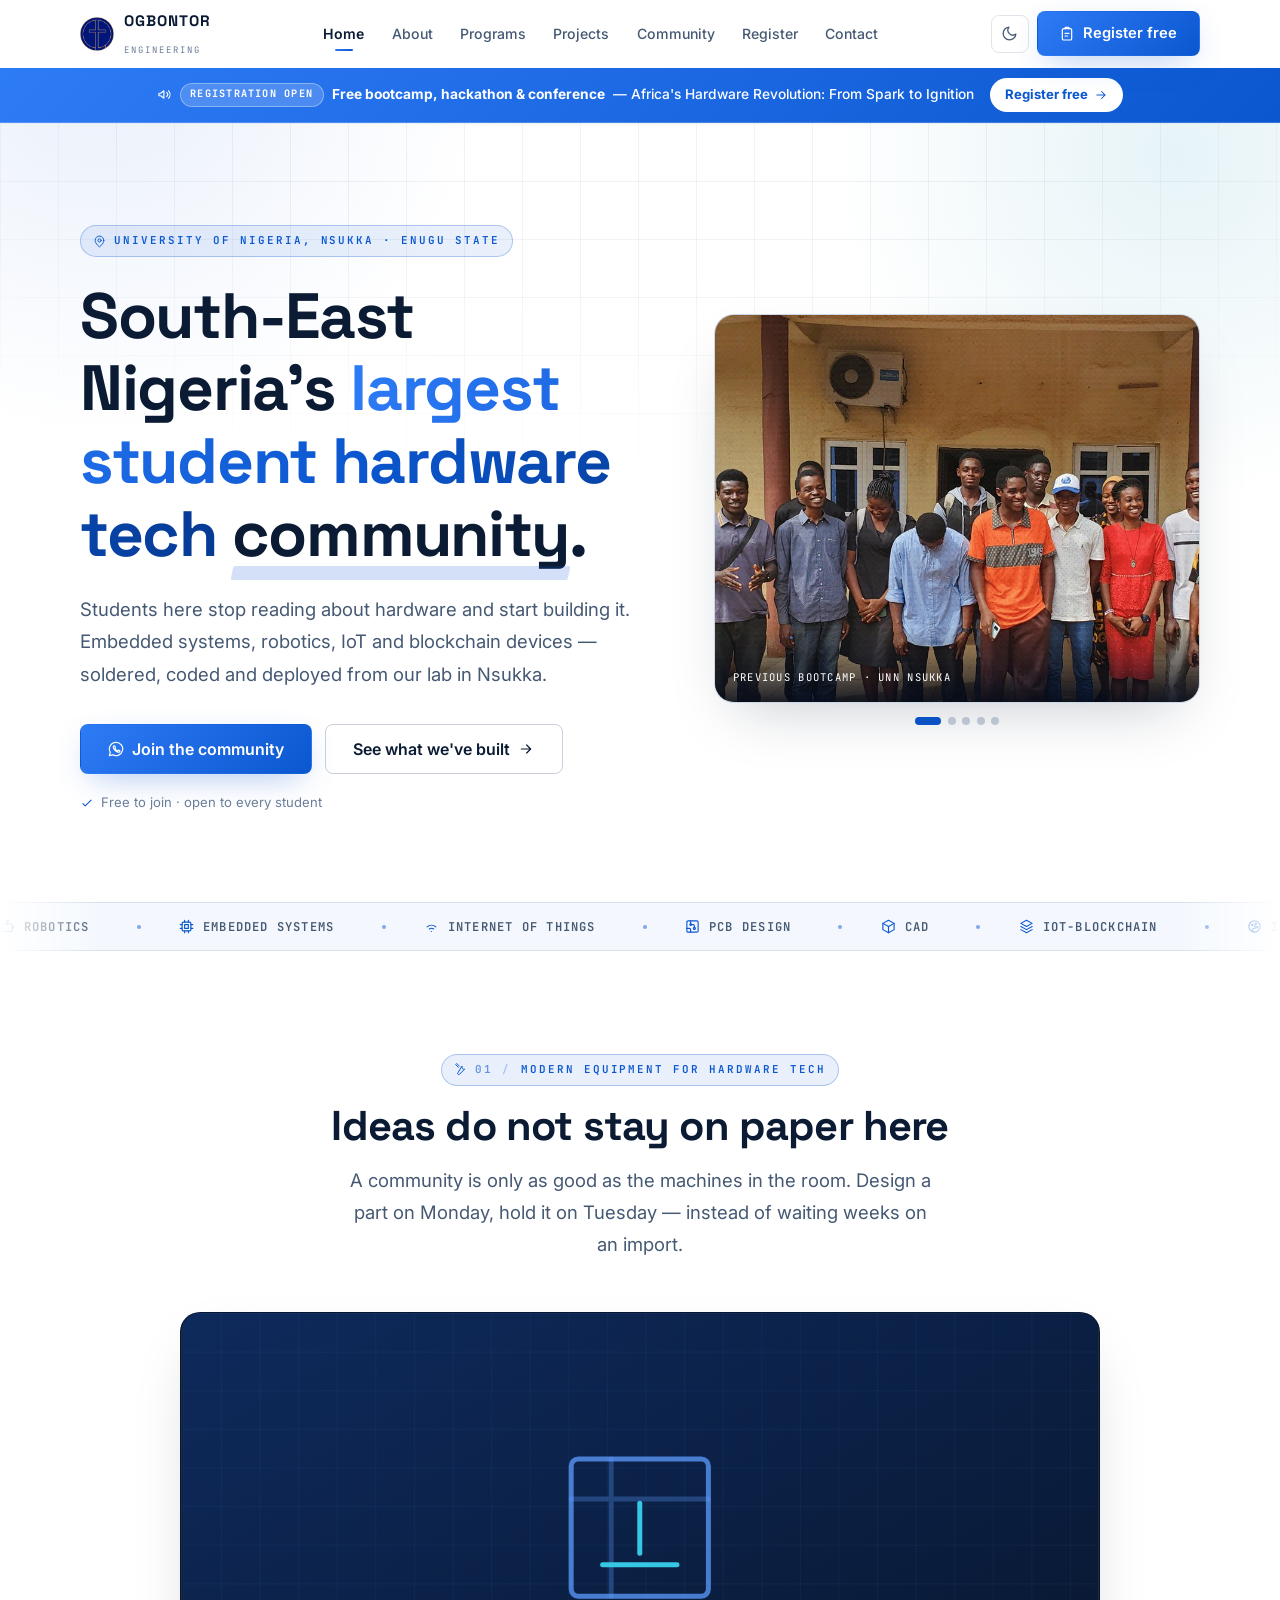
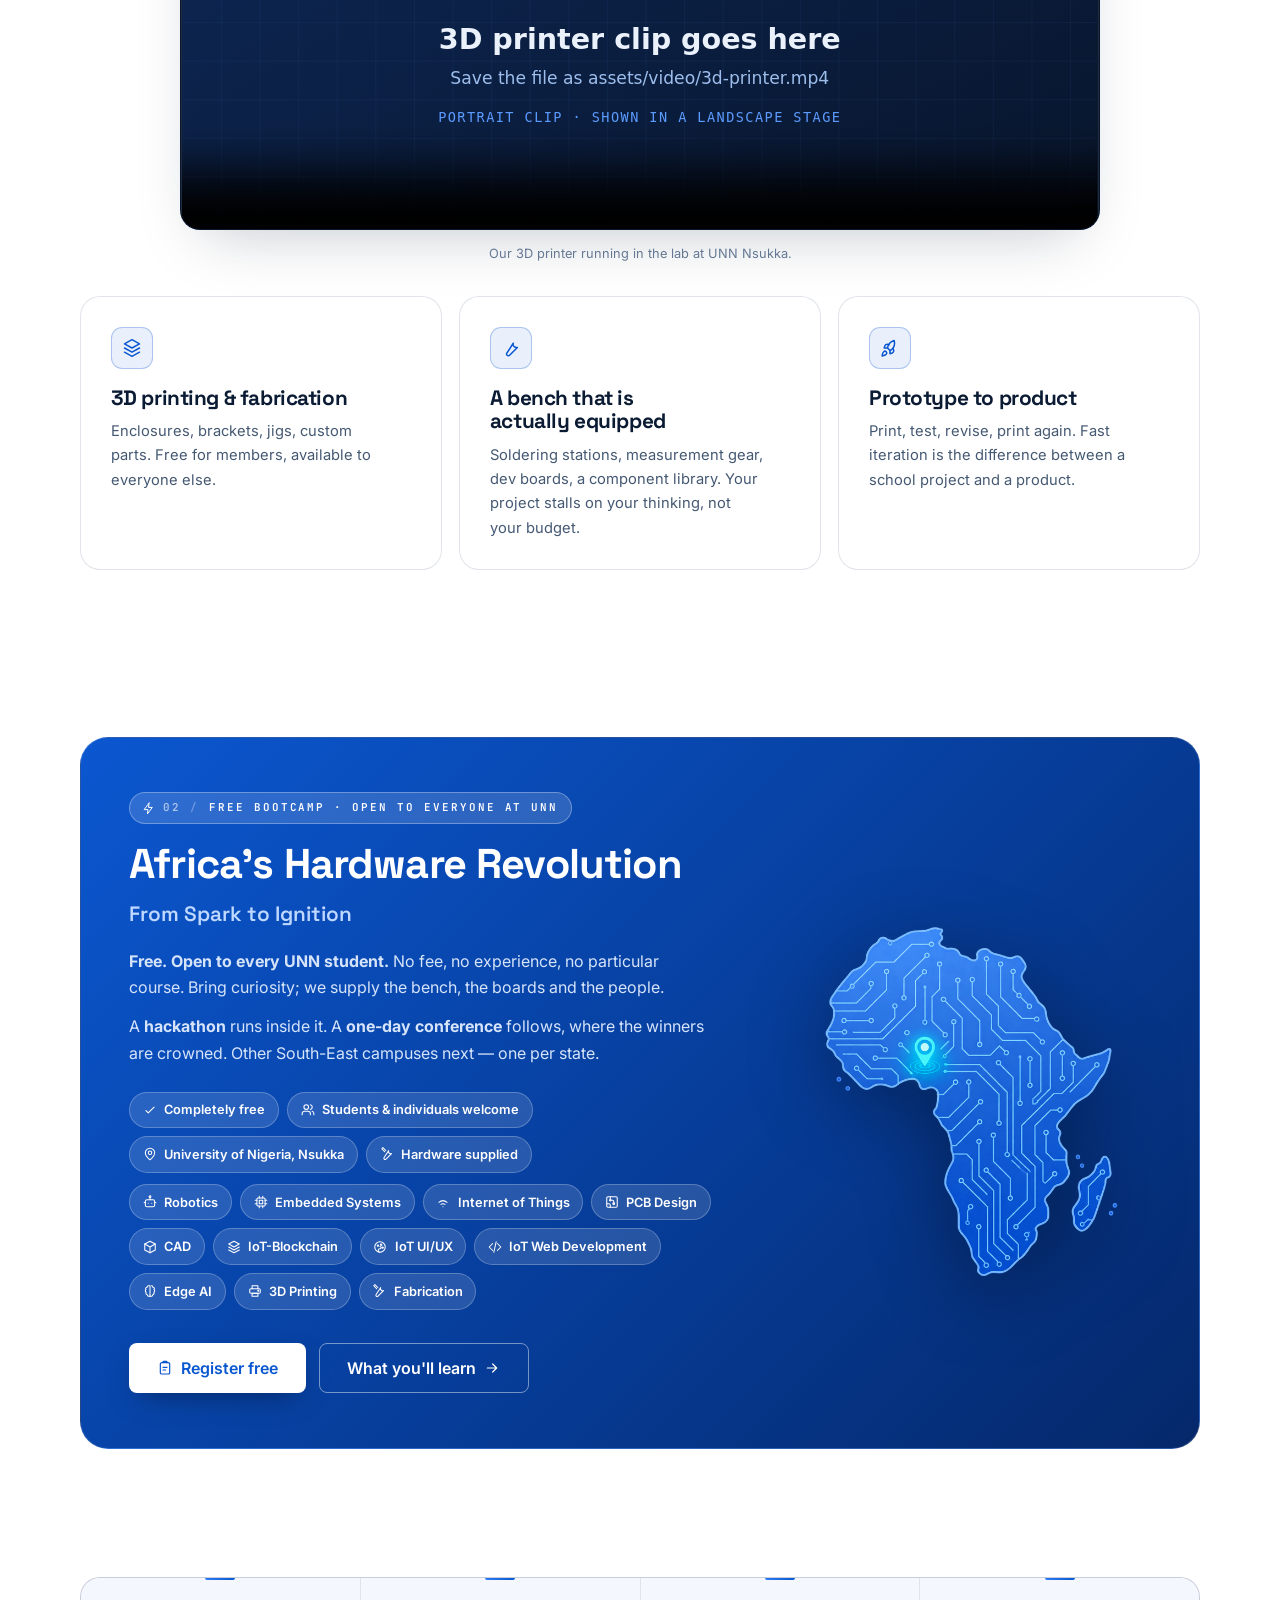
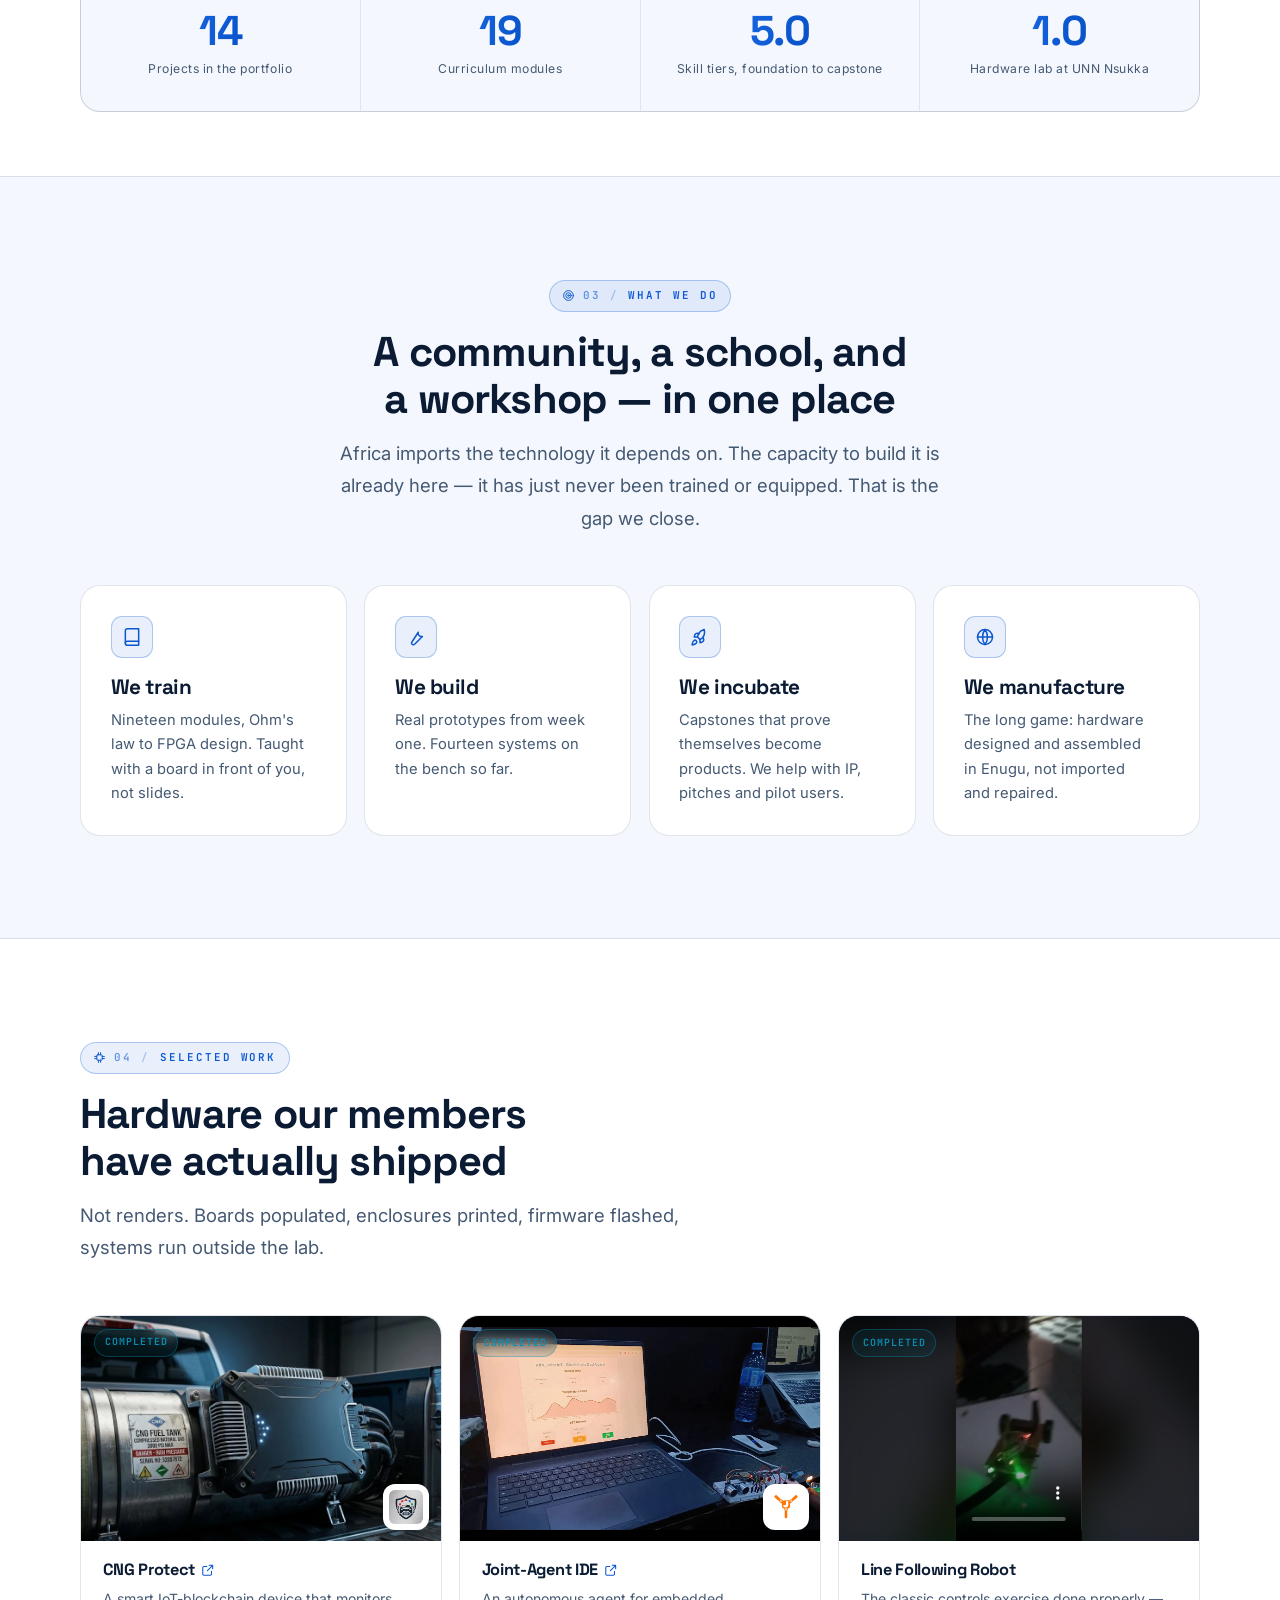
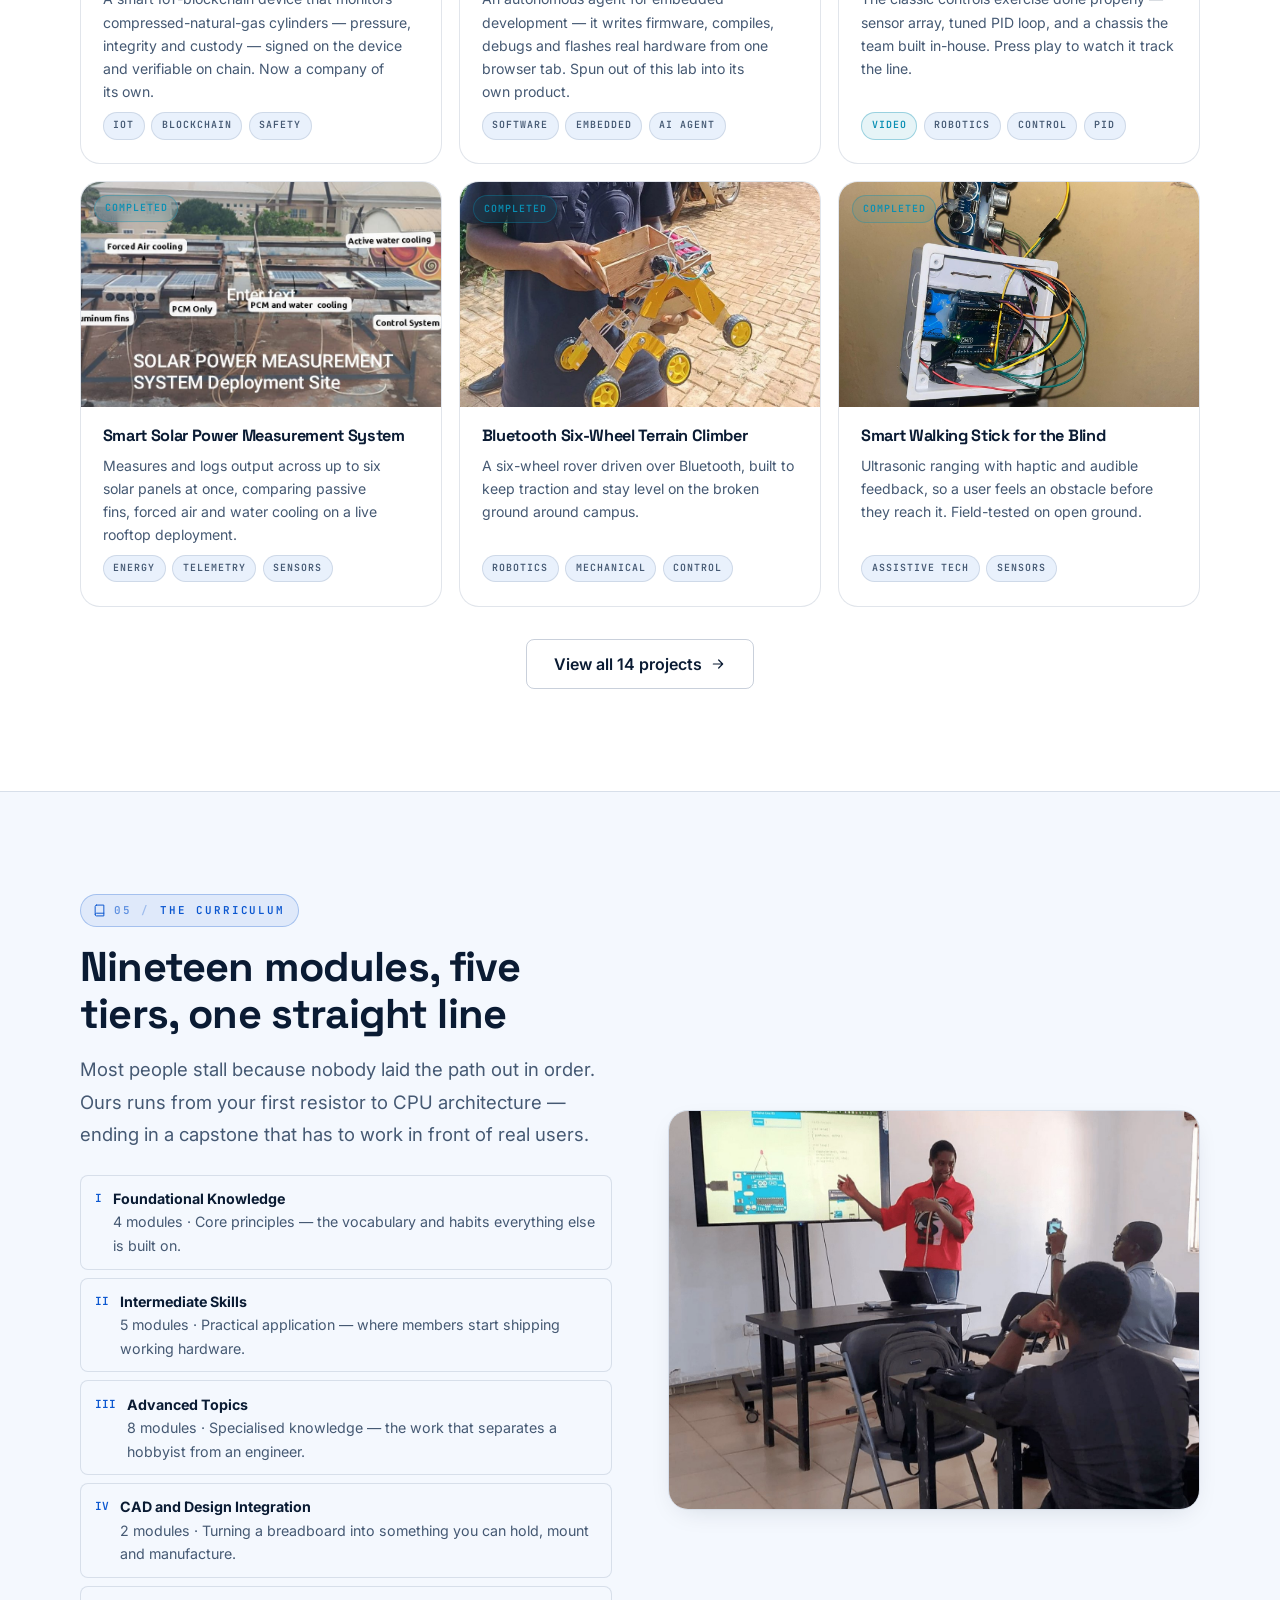
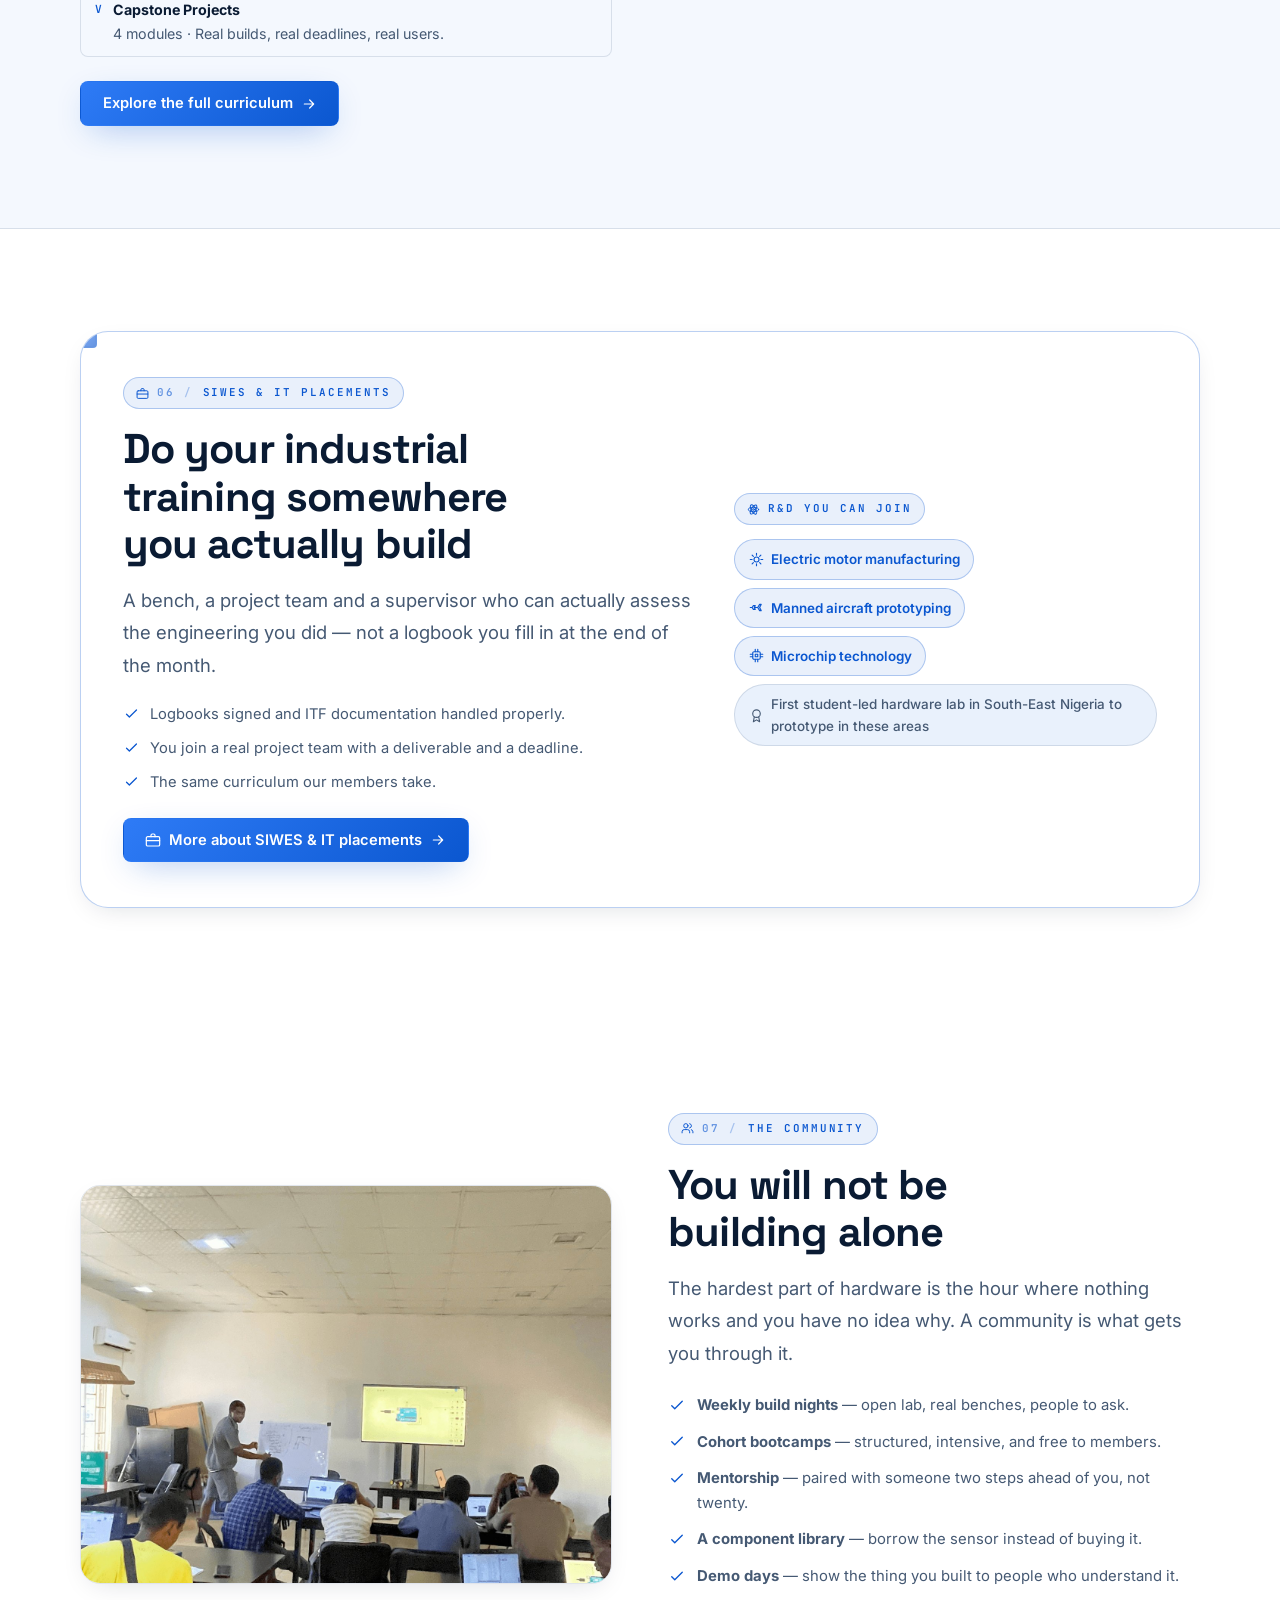
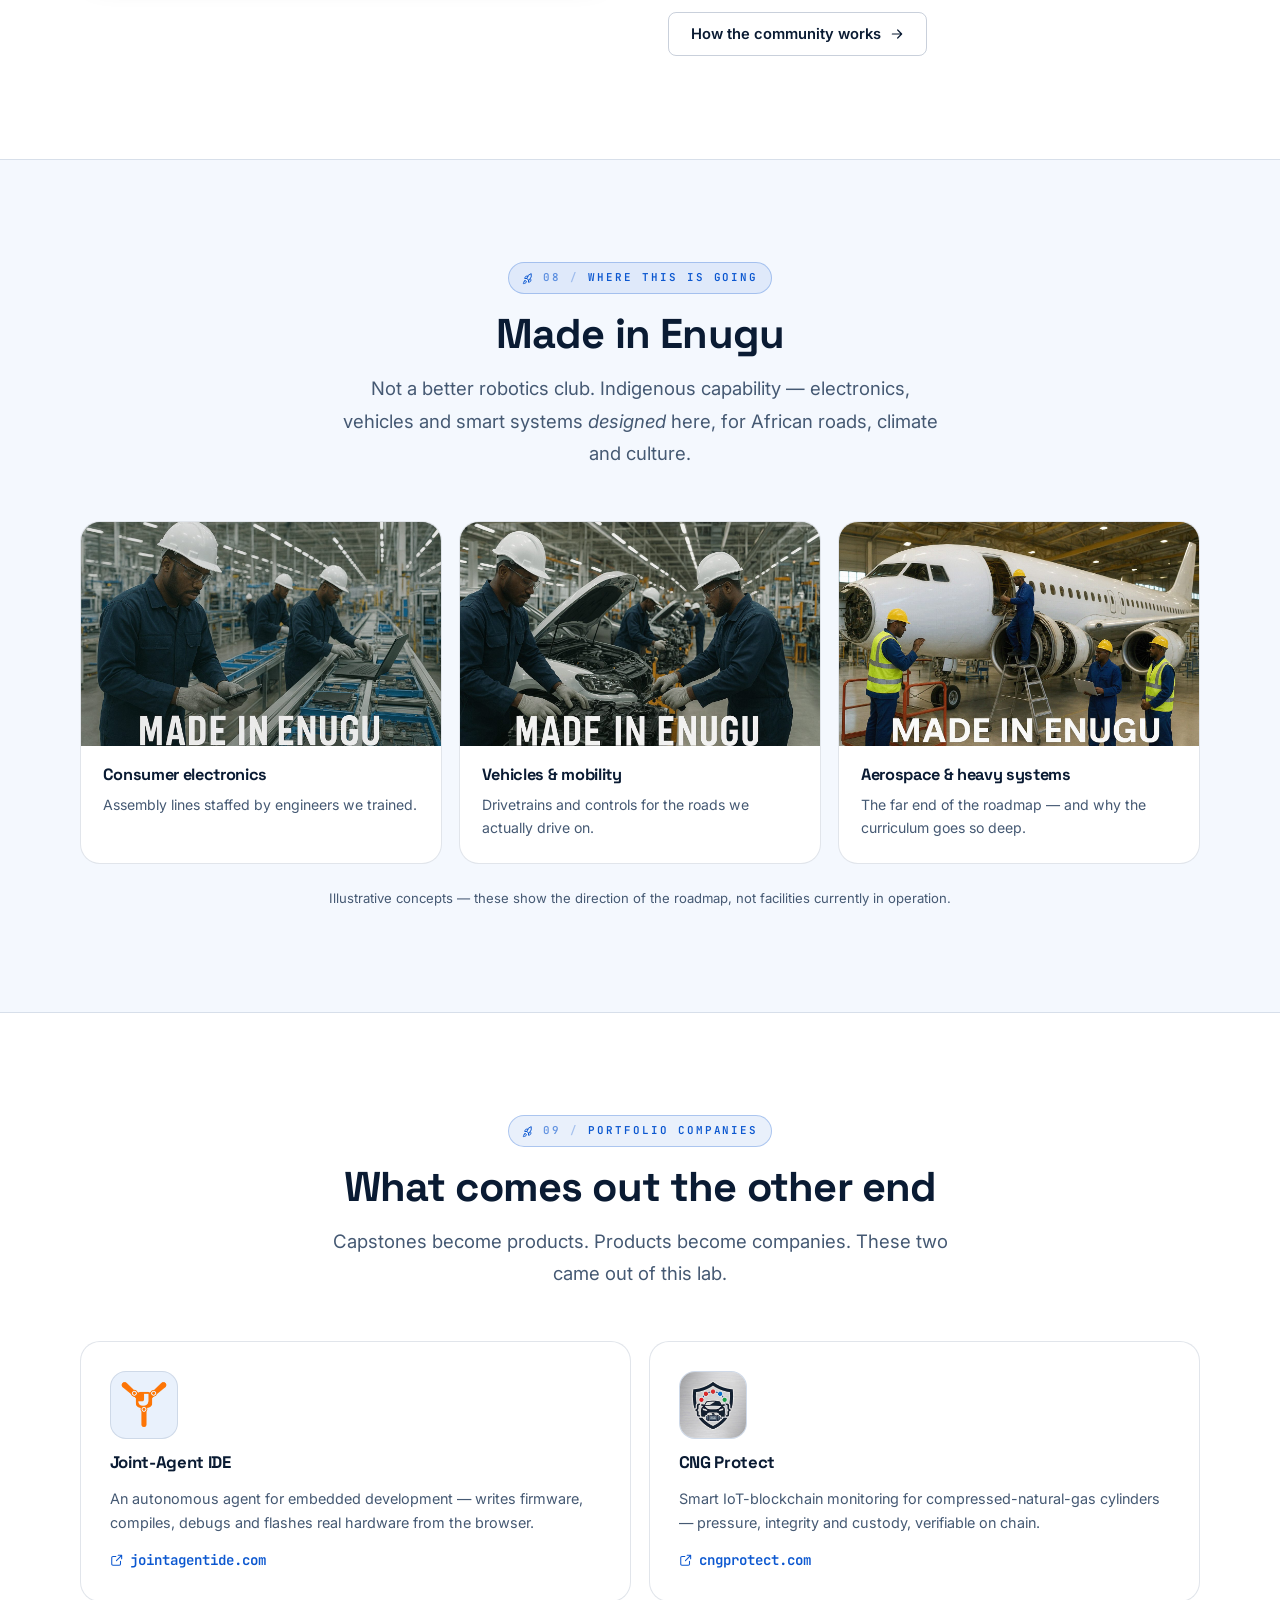
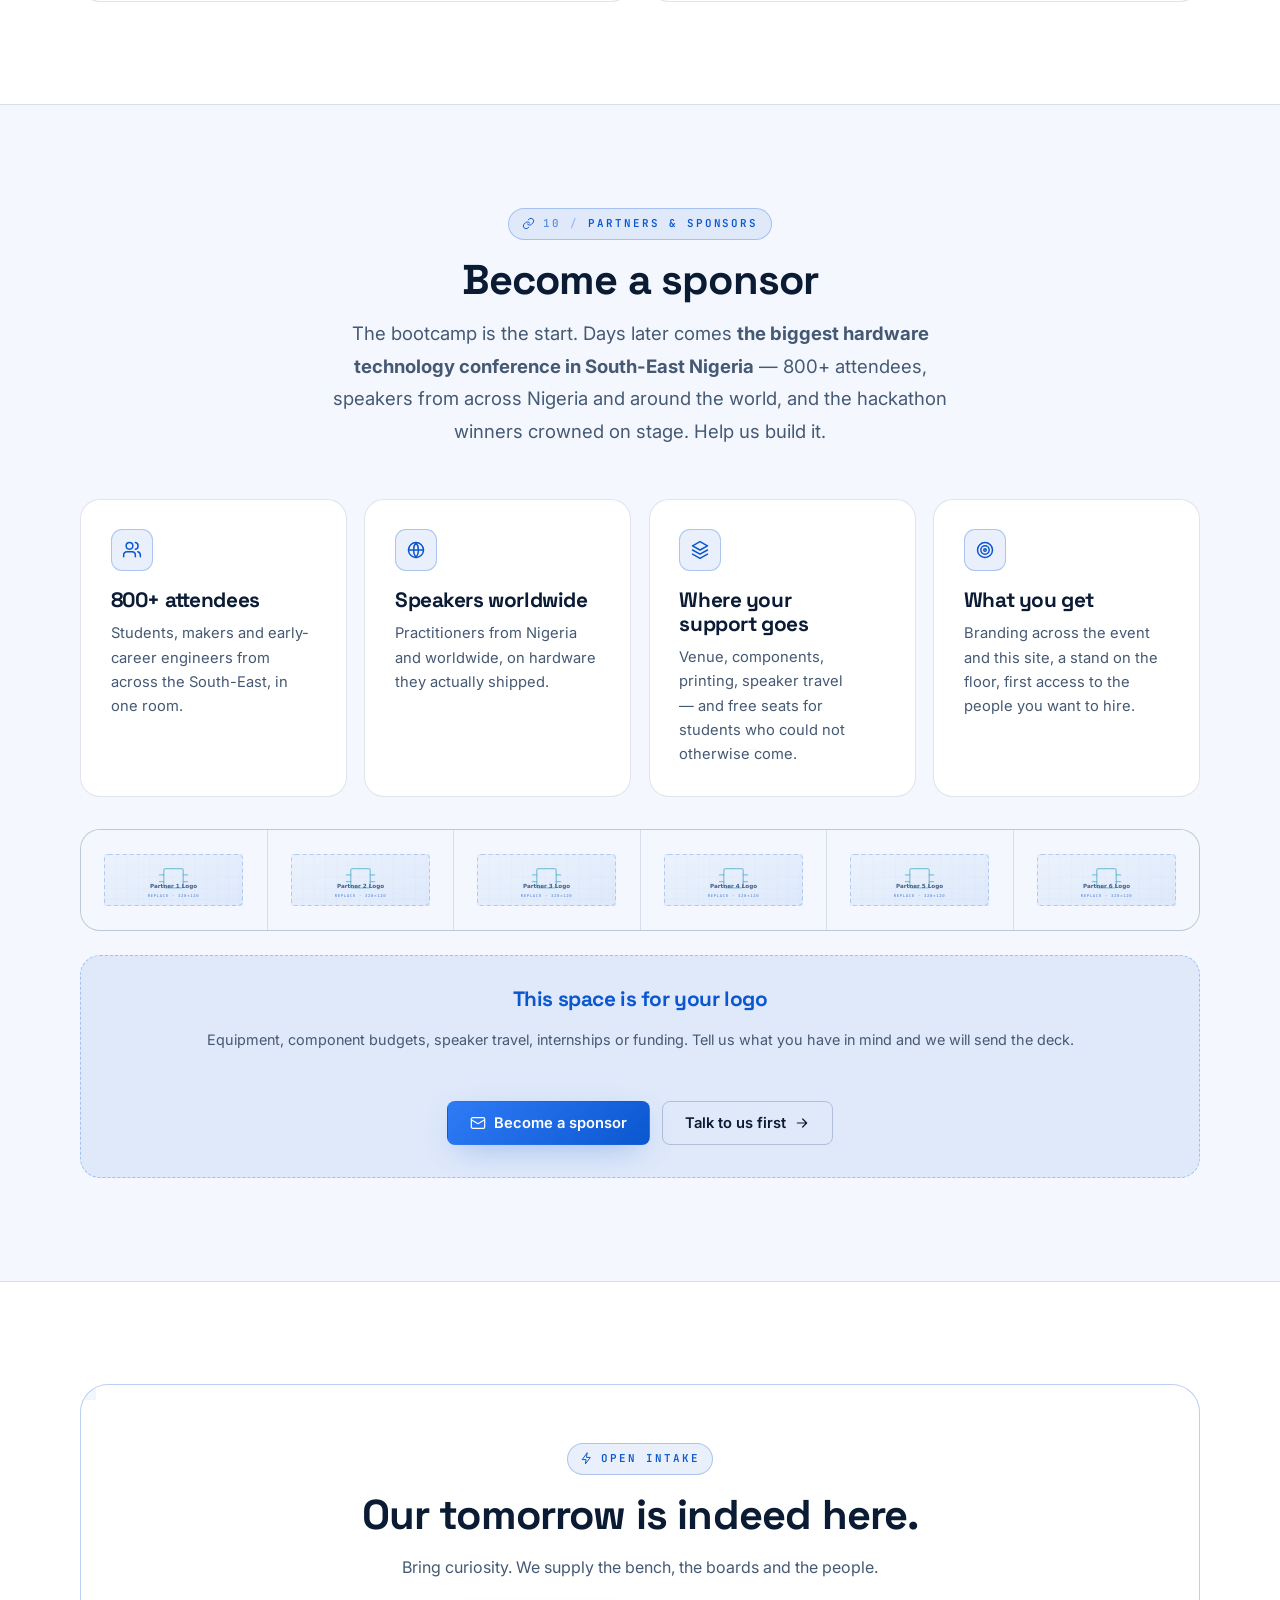
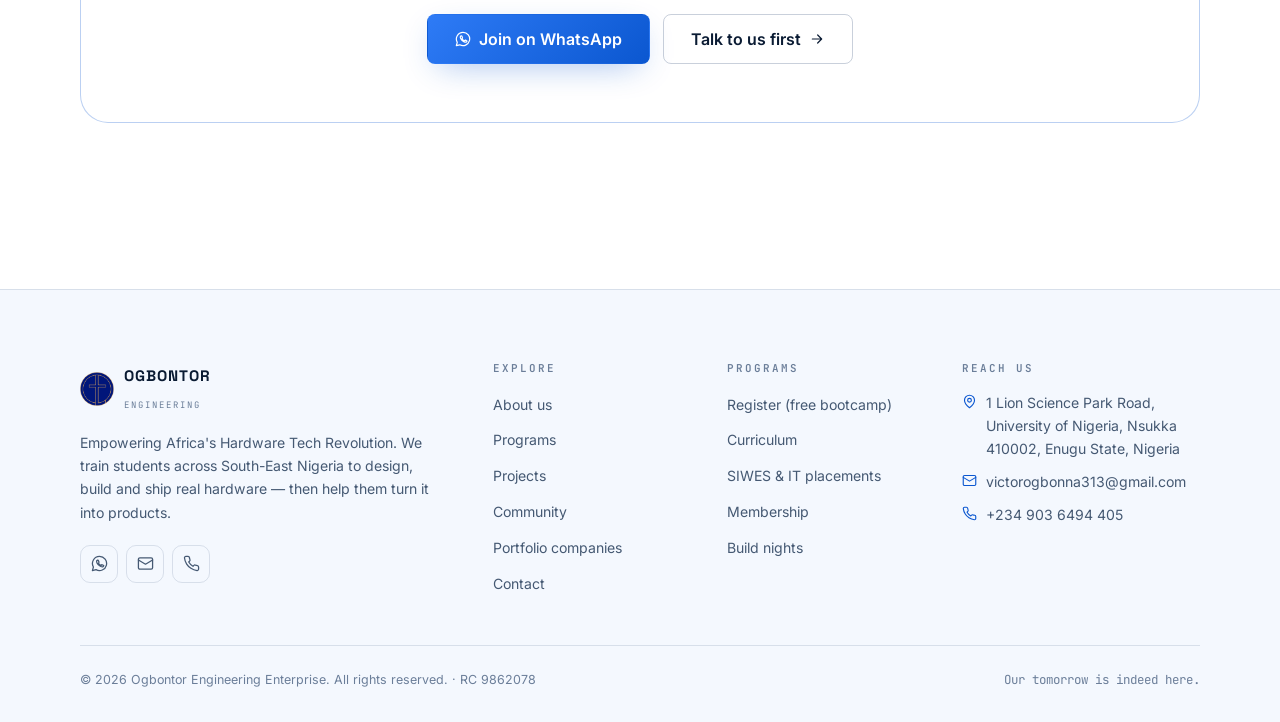
==== index.html @ 0311e728 "Tighten copy, fix three defects, add a character layer Defects: - Sponsor section said we run a boot" ====
<!doctype html>
<html lang="en">
<head>
<meta charset="utf-8">
<meta name="viewport" content="width=device-width, initial-scale=1">
<title>Ogbontor Engineering Enterprise — South-East Nigeria's Largest Student Hardware Tech Community</title>
<meta name="description" content="Ogbontor Engineering Enterprise is the largest student hardware tech community in South-East Nigeria — training students in embedded systems, robotics, IoT and blockchain hardware at UNN Nsukka.">
<meta name="theme-color" content="#0B57D0">
<link rel="canonical" href="https://ogbontor.com/index.html">
<meta property="og:type" content="website">
<meta property="og:site_name" content="Ogbontor Engineering Enterprise">
<meta property="og:title" content="Ogbontor Engineering Enterprise — South-East Nigeria's Largest Student Hardware Tech Community">
<meta property="og:description" content="Ogbontor Engineering Enterprise is the largest student hardware tech community in South-East Nigeria — training students in embedded systems, robotics, IoT and blockchain hardware at UNN Nsukka.">
<meta property="og:url" content="https://ogbontor.com/index.html">
<meta property="og:image" content="https://ogbontor.com/assets/img/og-image.png">
<meta name="twitter:card" content="summary_large_image">
<link rel="icon" href="assets/img/favicon.png" type="image/png">
<link rel="apple-touch-icon" href="assets/img/favicon.png">
<link rel="preconnect" href="https://fonts.googleapis.com">
<link rel="preconnect" href="https://fonts.gstatic.com" crossorigin>
<link rel="stylesheet" href="https://fonts.googleapis.com/css2?family=Inter:wght@400;500;600;700&family=Space+Grotesk:wght@500;600;700&family=JetBrains+Mono:wght@400;600&display=swap">
<meta name="register-endpoint" content="https://script.google.com/macros/s/AKfycbyH2rW40zmKwwqDDqF91gTuwTG6fb1hSAtO6N1WHHh8ukCKSzHLNXvC14F_ccUOmxnA/exec">
<link rel="stylesheet" href="assets/css/styles.css?v=8d7acc3f">
<noscript><style>.reveal{opacity:1!important;transform:none!important}</style></noscript>
<script type="application/ld+json">
{
  "@context": "https://schema.org",
  "@type": ["Organization", "EducationalOrganization"],
  "name": "Ogbontor Engineering Enterprise",
  "alternateName": "Ogbontor",
  "url": "https://ogbontor.com/",
  "logo": "https://ogbontor.com/assets/img/logo.png",
  "image": "https://ogbontor.com/assets/img/og-image.png",
  "description": "The largest student hardware tech community in South-East Nigeria — training students in embedded systems, robotics, IoT and blockchain hardware.",
  "email": "victorogbonna313@gmail.com",
  "telephone": "+2349036494405",
  "slogan": "Empowering Africa's Hardware Tech Revolution",
  "identifier": "RC 9862078",
  "address": {
    "@type": "PostalAddress",
    "streetAddress": "1 Lion Science Park Road, University of Nigeria",
    "addressLocality": "Nsukka",
    "postalCode": "410002",
    "addressRegion": "Enugu State",
    "addressCountry": "NG"
  },
  "areaServed": "South-East Nigeria",
  "sameAs": ["https://chat.whatsapp.com/CBLct4fEPPa8FAFz10cGH8"]
}
</script>

<script>
  // Set the theme before first paint so there is no flash of the wrong colours.
  // Blue-on-white is the brand default; only an explicit choice switches to dark.
  (function(){try{if(localStorage.getItem("ogbontor-theme")==="dark")
     document.documentElement.setAttribute("data-theme","dark");}catch(e){}})();
</script>
</head>
<body>
<a class="skip-link" href="#main">Skip to content</a>

<header class="site-header">
  <div class="container nav">
    <a class="brand" href="index.html" aria-label="Ogbontor Engineering Enterprise — home">
      <img src="assets/img/logo.png" alt="" width="34" height="34">
      <span>
        <span class="brand-name">OGBONTOR</span><br>
        <span class="brand-sub">Engineering</span>
      </span>
    </a>

    <nav id="primary-nav" class="nav-links" aria-label="Primary">
          <a href="index.html">Home</a>
          <a href="about.html">About</a>
          <a href="programs.html">Programs</a>
          <a href="projects.html">Projects</a>
          <a href="community.html">Community</a>
          <a href="register.html">Register</a>
          <a href="contact.html">Contact</a>
    </nav>

    <div class="nav-actions">
      <button class="icon-btn" data-theme-toggle type="button" aria-label="Switch colour theme">
        <span class="theme-icon-sun"><svg viewBox="0 0 24 24" fill="none" stroke="currentColor" stroke-width="1.8" stroke-linecap="round" stroke-linejoin="round" aria-hidden="true"><circle cx="12" cy="12" r="4"/><path d="M12 2v2m0 16v2M4.9 4.9l1.4 1.4m11.4 11.4 1.4 1.4M2 12h2m16 0h2M4.9 19.1l1.4-1.4M17.7 6.3l1.4-1.4"/></svg></span>
        <span class="theme-icon-moon"><svg viewBox="0 0 24 24" fill="none" stroke="currentColor" stroke-width="1.8" stroke-linecap="round" stroke-linejoin="round" aria-hidden="true"><path d="M21 12.8A9 9 0 1 1 11.2 3a7 7 0 0 0 9.8 9.8z"/></svg></span>
      </button>
      <a class="btn btn--primary nav-cta" href="register.html"><svg viewBox="0 0 24 24" fill="none" stroke="currentColor" stroke-width="1.8" stroke-linecap="round" stroke-linejoin="round" aria-hidden="true"><rect x="5" y="4" width="14" height="17" rx="2"/><path d="M9 4V3a1 1 0 0 1 1-1h4a1 1 0 0 1 1 1v1"/><path d="M9 11h6M9 15h4"/></svg> Register free</a>
      <button class="icon-btn nav-toggle" data-nav-toggle type="button"
              aria-label="Toggle navigation" aria-expanded="false" aria-controls="primary-nav">
        <svg viewBox="0 0 24 24" fill="none" stroke="currentColor" stroke-width="1.8" stroke-linecap="round" stroke-linejoin="round" aria-hidden="true"><path d="M3 6h18M3 12h18M3 18h18"/></svg>
      </button>
    </div>
  </div>
</header>

<main id="main">

<div class="alert-bar">
  <div class="container">
    <p>
      <svg viewBox="0 0 24 24" fill="none" stroke="currentColor" stroke-width="1.8" stroke-linecap="round" stroke-linejoin="round" aria-hidden="true"><path d="M3 11v2a1 1 0 0 0 1 1h2l5 4V6L6 10H4a1 1 0 0 0-1 1z"/><path d="M15.5 8.5a5 5 0 0 1 0 7M18.5 6a9 9 0 0 1 0 12"/></svg>
      <span class="pill">Registration open</span>
      <strong>Free bootcamp, hackathon &amp; conference</strong>
      <span class="alert-tagline">&mdash; Africa's Hardware Revolution: From Spark to Ignition</span>
    </p>
    <a class="alert-cta" href="register.html">Register free <svg viewBox="0 0 24 24" fill="none" stroke="currentColor" stroke-width="1.8" stroke-linecap="round" stroke-linejoin="round" aria-hidden="true"><path d="M5 12h14m-6-6 6 6-6 6"/></svg></a>
  </div>
</div>
  <section class="hero">
    <div class="backdrop"><div class="grid-lines"></div></div>
    <div class="container">
      <div class="hero-grid">
        <div>
          <span class="eyebrow"><svg viewBox="0 0 24 24" fill="none" stroke="currentColor" stroke-width="1.8" stroke-linecap="round" stroke-linejoin="round" aria-hidden="true"><path d="M20 10c0 6-8 12-8 12s-8-6-8-12a8 8 0 0 1 16 0z"/><circle cx="12" cy="10" r="3"/></svg> University of Nigeria, Nsukka &middot; Enugu State</span>
          <h1>South-East Nigeria's <span class="grad-text">largest student hardware tech</span>
            <span class="underline-accent">community</span>.</h1>
          <p class="lede">
            Students here stop reading about hardware and start building it. Embedded systems,
            robotics, IoT and blockchain devices — soldered, coded and deployed from our lab in Nsukka.
          </p>
          <div class="hero-cta">
            <a class="btn btn--primary btn--lg" href="https://chat.whatsapp.com/CBLct4fEPPa8FAFz10cGH8" target="_blank" rel="noopener">
              <svg viewBox="0 0 24 24" fill="none" stroke="currentColor" stroke-width="1.8" stroke-linecap="round" stroke-linejoin="round" aria-hidden="true"><path d="M12 2a10 10 0 0 0-8.6 15L2 22l5.1-1.3A10 10 0 1 0 12 2z"/><path d="M8.5 7.8c.2-.4.4-.4.7-.4h.6c.2 0 .4 0 .6.5l.8 2c.1.3 0 .5-.1.7l-.4.5c-.2.2-.3.4-.1.7a7 7 0 0 0 3.2 2.8c.3.1.5.1.7-.1l.6-.7c.2-.2.4-.2.6-.1l1.9.9c.3.1.4.3.4.5a2 2 0 0 1-1.4 1.6c-.5.2-1.2.2-3.5-.8a9.5 9.5 0 0 1-4.6-4.6c-.8-1.7-.6-2.6-.4-3.1z"/></svg> Join the community
            </a>
            <a class="btn btn--ghost btn--lg" href="projects.html">
              See what we've built <svg viewBox="0 0 24 24" fill="none" stroke="currentColor" stroke-width="1.8" stroke-linecap="round" stroke-linejoin="round" aria-hidden="true"><path d="M5 12h14m-6-6 6 6-6 6"/></svg>
            </a>
          </div>
          <p class="hero-note">
            <span><svg viewBox="0 0 24 24" fill="none" stroke="currentColor" stroke-width="1.8" stroke-linecap="round" stroke-linejoin="round" aria-hidden="true"><path d="m5 13 4 4L19 7"/></svg> Free to join &middot; open to every student</span>
          </p>
        </div>

        <div class="carousel reveal" data-carousel aria-roledescription="carousel" aria-label="Ogbontor highlights">
          <div class="carousel-window">

            <figure class="slide is-active" data-slide role="group" aria-roledescription="slide" aria-label="1 of 5">
              <img class="slide-photo" src="assets/img/gallery/cohort-group-photo.jpg"
                   alt="The Ogbontor bootcamp cohort outside the lab at UNN Nsukka"
                   width="900" height="500" fetchpriority="high">
              <figcaption>Previous bootcamp &middot; UNN Nsukka</figcaption>
            </figure>

            <div class="slide slide--cta" data-slide role="group" aria-roledescription="slide" aria-label="2 of 5">
              <span class="kicker">Registration open &middot; free</span>
              <h2>Register now</h2>
              <p>Africa's Hardware Revolution &mdash; From Spark to Ignition. Open to every student, no fee.</p>
              <div class="slide-inset">
                <img src="assets/img/gallery/bootcamp-cohort-wide.jpg" alt="Members at work during a previous bootcamp" loading="lazy">
              </div>
              <a class="btn btn--lg" href="register.html"><svg viewBox="0 0 24 24" fill="none" stroke="currentColor" stroke-width="1.8" stroke-linecap="round" stroke-linejoin="round" aria-hidden="true"><rect x="5" y="4" width="14" height="17" rx="2"/><path d="M9 4V3a1 1 0 0 1 1-1h4a1 1 0 0 1 1 1v1"/><path d="M9 11h6M9 15h4"/></svg> Register free</a>
            </div>

            <figure class="slide" data-slide role="group" aria-roledescription="slide" aria-label="3 of 5">
              <img class="slide-photo" src="assets/img/gallery/bootcamp-lecture.jpg"
                   alt="A teaching session during a previous Ogbontor bootcamp" loading="lazy" width="900" height="500">
              <figcaption>Previous bootcamp &middot; teaching session</figcaption>
            </figure>

            <div class="slide slide--cta" data-slide role="group" aria-roledescription="slide" aria-label="4 of 5">
              <span class="kicker">Partner with us</span>
              <h2>Become a sponsor</h2>
              <p>We are building the biggest hardware campus bootcamp in South-East Nigeria &mdash; over 800
                 attendees, speakers from Nigeria and around the world.</p>
              <a class="btn btn--lg" href="index.html#sponsors"><svg viewBox="0 0 24 24" fill="none" stroke="currentColor" stroke-width="1.8" stroke-linecap="round" stroke-linejoin="round" aria-hidden="true"><path d="m11 17 2 2a1.4 1.4 0 0 0 2-2l-3-3"/><path d="m14 14 2.5 2.5a1.4 1.4 0 0 0 2-2L13 9H9.5L7 11.5"/><path d="M3 9.5 6.5 6H11l2 2"/><path d="M2 12.5 5 15m16-6-3-3"/></svg> Sponsor the bootcamp</a>
            </div>

            <figure class="slide" data-slide role="group" aria-roledescription="slide" aria-label="5 of 5">
              <img class="slide-photo" src="assets/img/gallery/bootcamp-cohort-wide.jpg"
                   alt="Members working at benches during a previous Ogbontor bootcamp" loading="lazy" width="900" height="500">
              <figcaption>Previous bootcamp &middot; open lab</figcaption>
            </figure>

          </div>

          <button class="carousel-nav carousel-nav--prev" type="button" data-carousel-prev aria-label="Previous slide"><svg viewBox="0 0 24 24" fill="none" stroke="currentColor" stroke-width="1.8" stroke-linecap="round" stroke-linejoin="round" aria-hidden="true"><path d="M5 12h14m-6-6 6 6-6 6"/></svg></button>
          <button class="carousel-nav carousel-nav--next" type="button" data-carousel-next aria-label="Next slide"><svg viewBox="0 0 24 24" fill="none" stroke="currentColor" stroke-width="1.8" stroke-linecap="round" stroke-linejoin="round" aria-hidden="true"><path d="M5 12h14m-6-6 6 6-6 6"/></svg></button>
          <div class="carousel-dots" data-carousel-dots role="tablist" aria-label="Choose slide"></div>
        </div>
      </div>
    </div>
  </section>

  <div class="marquee" aria-hidden="true">
    <div class="marquee-track">
      <div class="marquee-group">
        <span class="marquee-item"><svg viewBox="0 0 24 24" fill="none" stroke="currentColor" stroke-width="1.8" stroke-linecap="round" stroke-linejoin="round" aria-hidden="true"><rect x="4" y="8" width="16" height="12" rx="3"/><path d="M12 4v4M9 14h.01M15 14h.01M2 13h2m16 0h2"/><circle cx="12" cy="3" r="1.5"/></svg> Robotics</span>
        <span class="marquee-item"><svg viewBox="0 0 24 24" fill="none" stroke="currentColor" stroke-width="1.8" stroke-linecap="round" stroke-linejoin="round" aria-hidden="true"><rect x="5" y="5" width="14" height="14" rx="2"/><rect x="9" y="9" width="6" height="6"/><path d="M9 2v3m6-3v3M9 19v3m6-3v3M2 9h3m-3 6h3m14-6h3m-3 6h3"/></svg> Embedded Systems</span>
        <span class="marquee-item"><svg viewBox="0 0 24 24" fill="none" stroke="currentColor" stroke-width="1.8" stroke-linecap="round" stroke-linejoin="round" aria-hidden="true"><path d="M5 12.5a11 11 0 0 1 14 0M8.5 16a6.5 6.5 0 0 1 7 0M12 20h.01"/></svg> Internet of Things</span>
        <span class="marquee-item"><svg viewBox="0 0 24 24" fill="none" stroke="currentColor" stroke-width="1.8" stroke-linecap="round" stroke-linejoin="round" aria-hidden="true"><rect x="3" y="3" width="18" height="18" rx="2"/><path d="M9 3v4a2 2 0 0 0 2 2h2a2 2 0 0 1 2 2v3M3 15h4a2 2 0 0 1 2 2v4"/><circle cx="15" cy="15" r="1.6"/><circle cx="9" cy="9" r="1.2"/></svg> PCB Design</span>
        <span class="marquee-item"><svg viewBox="0 0 24 24" fill="none" stroke="currentColor" stroke-width="1.8" stroke-linecap="round" stroke-linejoin="round" aria-hidden="true"><path d="m12 2 9 5v10l-9 5-9-5V7l9-5z"/><path d="m12 12 9-5m-9 5v10m0-10L3 7"/></svg> CAD</span>
        <span class="marquee-item"><svg viewBox="0 0 24 24" fill="none" stroke="currentColor" stroke-width="1.8" stroke-linecap="round" stroke-linejoin="round" aria-hidden="true"><path d="m12 2 9 5-9 5-9-5 9-5z"/><path d="m3 12 9 5 9-5M3 17l9 5 9-5"/></svg> IoT-Blockchain</span>
        <span class="marquee-item"><svg viewBox="0 0 24 24" fill="none" stroke="currentColor" stroke-width="1.8" stroke-linecap="round" stroke-linejoin="round" aria-hidden="true"><circle cx="12" cy="12" r="9"/><circle cx="8.5" cy="9.5" r="1.1" fill="currentColor"/><circle cx="14" cy="8" r="1.1" fill="currentColor"/><circle cx="16.5" cy="13" r="1.1" fill="currentColor"/><path d="M12 21a3 3 0 0 1 0-6 2 2 0 0 0 0-4"/></svg> IoT UI/UX</span>
        <span class="marquee-item"><svg viewBox="0 0 24 24" fill="none" stroke="currentColor" stroke-width="1.8" stroke-linecap="round" stroke-linejoin="round" aria-hidden="true"><path d="m8 6-6 6 6 6m8-12 6 6-6 6m-2-15-4 18"/></svg> IoT Web Development</span>
        <span class="marquee-item"><svg viewBox="0 0 24 24" fill="none" stroke="currentColor" stroke-width="1.8" stroke-linecap="round" stroke-linejoin="round" aria-hidden="true"><path d="M9.5 3A2.5 2.5 0 0 0 7 5.5 2.5 2.5 0 0 0 4.5 8a2.5 2.5 0 0 0 .6 1.6A2.5 2.5 0 0 0 4 12a2.5 2.5 0 0 0 1.4 2.2A2.5 2.5 0 0 0 5 16a2.5 2.5 0 0 0 2.5 2.5A2.5 2.5 0 0 0 10 21h2V3z"/><path d="M14.5 3A2.5 2.5 0 0 1 17 5.5 2.5 2.5 0 0 1 19.5 8a2.5 2.5 0 0 1-.6 1.6A2.5 2.5 0 0 1 20 12a2.5 2.5 0 0 1-1.4 2.2A2.5 2.5 0 0 1 19 16a2.5 2.5 0 0 1-2.5 2.5A2.5 2.5 0 0 1 14 21h-2"/></svg> Edge AI</span>
        <span class="marquee-item"><svg viewBox="0 0 24 24" fill="none" stroke="currentColor" stroke-width="1.8" stroke-linecap="round" stroke-linejoin="round" aria-hidden="true"><path d="M7 8V3h10v5"/><rect x="3" y="8" width="18" height="8" rx="2"/><path d="M7 16h10v5H7z"/><circle cx="17.5" cy="11.5" r=".8" fill="currentColor"/></svg> 3D Printing</span>
        <span class="marquee-item"><svg viewBox="0 0 24 24" fill="none" stroke="currentColor" stroke-width="1.8" stroke-linecap="round" stroke-linejoin="round" aria-hidden="true"><path d="M14.7 6.3a4 4 0 0 0 5 5l-9.4 9.4a2.1 2.1 0 0 1-3-3z"/><path d="m8 8-5-5 2-2 5 5"/></svg> Fabrication</span>
      </div>
      <div class="marquee-group">
        <span class="marquee-item"><svg viewBox="0 0 24 24" fill="none" stroke="currentColor" stroke-width="1.8" stroke-linecap="round" stroke-linejoin="round" aria-hidden="true"><rect x="4" y="8" width="16" height="12" rx="3"/><path d="M12 4v4M9 14h.01M15 14h.01M2 13h2m16 0h2"/><circle cx="12" cy="3" r="1.5"/></svg> Robotics</span>
        <span class="marquee-item"><svg viewBox="0 0 24 24" fill="none" stroke="currentColor" stroke-width="1.8" stroke-linecap="round" stroke-linejoin="round" aria-hidden="true"><rect x="5" y="5" width="14" height="14" rx="2"/><rect x="9" y="9" width="6" height="6"/><path d="M9 2v3m6-3v3M9 19v3m6-3v3M2 9h3m-3 6h3m14-6h3m-3 6h3"/></svg> Embedded Systems</span>
        <span class="marquee-item"><svg viewBox="0 0 24 24" fill="none" stroke="currentColor" stroke-width="1.8" stroke-linecap="round" stroke-linejoin="round" aria-hidden="true"><path d="M5 12.5a11 11 0 0 1 14 0M8.5 16a6.5 6.5 0 0 1 7 0M12 20h.01"/></svg> Internet of Things</span>
        <span class="marquee-item"><svg viewBox="0 0 24 24" fill="none" stroke="currentColor" stroke-width="1.8" stroke-linecap="round" stroke-linejoin="round" aria-hidden="true"><rect x="3" y="3" width="18" height="18" rx="2"/><path d="M9 3v4a2 2 0 0 0 2 2h2a2 2 0 0 1 2 2v3M3 15h4a2 2 0 0 1 2 2v4"/><circle cx="15" cy="15" r="1.6"/><circle cx="9" cy="9" r="1.2"/></svg> PCB Design</span>
        <span class="marquee-item"><svg viewBox="0 0 24 24" fill="none" stroke="currentColor" stroke-width="1.8" stroke-linecap="round" stroke-linejoin="round" aria-hidden="true"><path d="m12 2 9 5v10l-9 5-9-5V7l9-5z"/><path d="m12 12 9-5m-9 5v10m0-10L3 7"/></svg> CAD</span>
        <span class="marquee-item"><svg viewBox="0 0 24 24" fill="none" stroke="currentColor" stroke-width="1.8" stroke-linecap="round" stroke-linejoin="round" aria-hidden="true"><path d="m12 2 9 5-9 5-9-5 9-5z"/><path d="m3 12 9 5 9-5M3 17l9 5 9-5"/></svg> IoT-Blockchain</span>
        <span class="marquee-item"><svg viewBox="0 0 24 24" fill="none" stroke="currentColor" stroke-width="1.8" stroke-linecap="round" stroke-linejoin="round" aria-hidden="true"><circle cx="12" cy="12" r="9"/><circle cx="8.5" cy="9.5" r="1.1" fill="currentColor"/><circle cx="14" cy="8" r="1.1" fill="currentColor"/><circle cx="16.5" cy="13" r="1.1" fill="currentColor"/><path d="M12 21a3 3 0 0 1 0-6 2 2 0 0 0 0-4"/></svg> IoT UI/UX</span>
        <span class="marquee-item"><svg viewBox="0 0 24 24" fill="none" stroke="currentColor" stroke-width="1.8" stroke-linecap="round" stroke-linejoin="round" aria-hidden="true"><path d="m8 6-6 6 6 6m8-12 6 6-6 6m-2-15-4 18"/></svg> IoT Web Development</span>
        <span class="marquee-item"><svg viewBox="0 0 24 24" fill="none" stroke="currentColor" stroke-width="1.8" stroke-linecap="round" stroke-linejoin="round" aria-hidden="true"><path d="M9.5 3A2.5 2.5 0 0 0 7 5.5 2.5 2.5 0 0 0 4.5 8a2.5 2.5 0 0 0 .6 1.6A2.5 2.5 0 0 0 4 12a2.5 2.5 0 0 0 1.4 2.2A2.5 2.5 0 0 0 5 16a2.5 2.5 0 0 0 2.5 2.5A2.5 2.5 0 0 0 10 21h2V3z"/><path d="M14.5 3A2.5 2.5 0 0 1 17 5.5 2.5 2.5 0 0 1 19.5 8a2.5 2.5 0 0 1-.6 1.6A2.5 2.5 0 0 1 20 12a2.5 2.5 0 0 1-1.4 2.2A2.5 2.5 0 0 1 19 16a2.5 2.5 0 0 1-2.5 2.5A2.5 2.5 0 0 1 14 21h-2"/></svg> Edge AI</span>
        <span class="marquee-item"><svg viewBox="0 0 24 24" fill="none" stroke="currentColor" stroke-width="1.8" stroke-linecap="round" stroke-linejoin="round" aria-hidden="true"><path d="M7 8V3h10v5"/><rect x="3" y="8" width="18" height="8" rx="2"/><path d="M7 16h10v5H7z"/><circle cx="17.5" cy="11.5" r=".8" fill="currentColor"/></svg> 3D Printing</span>
        <span class="marquee-item"><svg viewBox="0 0 24 24" fill="none" stroke="currentColor" stroke-width="1.8" stroke-linecap="round" stroke-linejoin="round" aria-hidden="true"><path d="M14.7 6.3a4 4 0 0 0 5 5l-9.4 9.4a2.1 2.1 0 0 1-3-3z"/><path d="m8 8-5-5 2-2 5 5"/></svg> Fabrication</span>
      </div>
    </div>
  </div>

  <section class="section" id="equipment">
    <div class="container">
      <div class="sec-head sec-head--center">
        <span class="eyebrow"><svg viewBox="0 0 24 24" fill="none" stroke="currentColor" stroke-width="1.8" stroke-linecap="round" stroke-linejoin="round" aria-hidden="true"><path d="M14.7 6.3a4 4 0 0 0 5 5l-9.4 9.4a2.1 2.1 0 0 1-3-3z"/><path d="m8 8-5-5 2-2 5 5"/></svg> <span class="sec-no">01</span> Modern equipment for hardware tech</span>
        <h2>Ideas do not stay on paper here</h2>
        <p class="lede">A community is only as good as the machines in the room. Design a part on Monday,
          hold it on Tuesday — instead of waiting weeks on an import.</p>
      </div>

      <div class="video-stage reveal">
        <video class="video-bg" src="assets/video/3d-printer.mp4" muted loop autoplay playsinline aria-hidden="true" tabindex="-1"></video>
        <video class="video-main" src="assets/video/3d-printer.mp4"
               poster="assets/img/3d-printer-poster.svg"
               muted loop autoplay playsinline controls preload="metadata"
               aria-label="Our 3D printer running in the lab"></video>
      </div>
      <p class="video-cap">Our 3D printer running in the lab at UNN Nsukka.</p>

      <div class="grid grid-3 mt-4">
        <article class="card reveal">
          <div class="card-ico"><svg viewBox="0 0 24 24" fill="none" stroke="currentColor" stroke-width="1.8" stroke-linecap="round" stroke-linejoin="round" aria-hidden="true"><path d="m12 2 9 5-9 5-9-5 9-5z"/><path d="m3 12 9 5 9-5M3 17l9 5 9-5"/></svg></div>
          <h3>3D printing &amp; fabrication</h3>
          <p>Enclosures, brackets, jigs, custom parts. Free for members, available to everyone else.</p>
        </article>
        <article class="card reveal" data-delay="0.08">
          <div class="card-ico"><svg viewBox="0 0 24 24" fill="none" stroke="currentColor" stroke-width="1.8" stroke-linecap="round" stroke-linejoin="round" aria-hidden="true"><path d="M14.7 6.3a4 4 0 0 0 5 5l-9.4 9.4a2.1 2.1 0 0 1-3-3z"/></svg></div>
          <h3>A bench that is actually equipped</h3>
          <p>Soldering stations, measurement gear, dev boards, a component library. Your project stalls on
             your thinking, not your budget.</p>
        </article>
        <article class="card reveal" data-delay="0.16">
          <div class="card-ico"><svg viewBox="0 0 24 24" fill="none" stroke="currentColor" stroke-width="1.8" stroke-linecap="round" stroke-linejoin="round" aria-hidden="true"><path d="M4.5 16.5c-1.5 1.3-2 5-2 5s3.7-.5 5-2a2.1 2.1 0 0 0-3-3z"/><path d="M12 15 9 12a11 11 0 0 1 8-9 11 11 0 0 1-3 11z"/><path d="M9 12H5s.5-3 2-4 4 0 4 0"/><path d="M12 15v4s3-.5 4-2 0-4 0-4"/></svg></div>
          <h3>Prototype to product</h3>
          <p>Print, test, revise, print again. Fast iteration is the difference between a school project and
             a product.</p>
        </article>
      </div>
    </div>
  </section>

  <section class="section section--tight" id="bootcamp">
    <div class="container">
      <div class="bootcamp bracketed reveal">
       <div class="bootcamp-grid">
        <div>
        <span class="eyebrow"><svg viewBox="0 0 24 24" fill="none" stroke="currentColor" stroke-width="1.8" stroke-linecap="round" stroke-linejoin="round" aria-hidden="true"><path d="M13 2 4 14h7l-1 8 9-12h-7l1-8z"/></svg> <span class="sec-no">02</span> Free bootcamp &middot; open to everyone at UNN</span>
        <h2>Africa's Hardware Revolution</h2>
        <p class="theme-line">From Spark to Ignition</p>
        <p><strong>Free. Open to every UNN student.</strong> No fee, no experience, no particular course.
           Bring curiosity; we supply the bench, the boards and the people.</p>
        <p style="margin-top:.8rem">A <strong>hackathon</strong> runs inside it. A <strong>one-day
           conference</strong> follows, where the winners are crowned. Other South-East campuses next &mdash;
           one per state.</p>
        <div class="bootcamp-facts">
          <span><svg viewBox="0 0 24 24" fill="none" stroke="currentColor" stroke-width="1.8" stroke-linecap="round" stroke-linejoin="round" aria-hidden="true"><path d="m5 13 4 4L19 7"/></svg> Completely free</span>
          <span><svg viewBox="0 0 24 24" fill="none" stroke="currentColor" stroke-width="1.8" stroke-linecap="round" stroke-linejoin="round" aria-hidden="true"><path d="M16 20v-2a4 4 0 0 0-4-4H6a4 4 0 0 0-4 4v2"/><circle cx="9" cy="7" r="4"/><path d="M22 20v-2a4 4 0 0 0-3-3.87M16 3.13A4 4 0 0 1 16 11"/></svg> Students &amp; individuals welcome</span>
          <span><svg viewBox="0 0 24 24" fill="none" stroke="currentColor" stroke-width="1.8" stroke-linecap="round" stroke-linejoin="round" aria-hidden="true"><path d="M20 10c0 6-8 12-8 12s-8-6-8-12a8 8 0 0 1 16 0z"/><circle cx="12" cy="10" r="3"/></svg> University of Nigeria, Nsukka</span>
          <span><svg viewBox="0 0 24 24" fill="none" stroke="currentColor" stroke-width="1.8" stroke-linecap="round" stroke-linejoin="round" aria-hidden="true"><path d="M14.7 6.3a4 4 0 0 0 5 5l-9.4 9.4a2.1 2.1 0 0 1-3-3z"/><path d="m8 8-5-5 2-2 5 5"/></svg> Hardware supplied</span>
        </div>
        <div class="bootcamp-facts" style="margin-top:.7rem">
          <span><svg viewBox="0 0 24 24" fill="none" stroke="currentColor" stroke-width="1.8" stroke-linecap="round" stroke-linejoin="round" aria-hidden="true"><rect x="4" y="8" width="16" height="12" rx="3"/><path d="M12 4v4M9 14h.01M15 14h.01M2 13h2m16 0h2"/><circle cx="12" cy="3" r="1.5"/></svg> Robotics</span>
          <span><svg viewBox="0 0 24 24" fill="none" stroke="currentColor" stroke-width="1.8" stroke-linecap="round" stroke-linejoin="round" aria-hidden="true"><rect x="5" y="5" width="14" height="14" rx="2"/><rect x="9" y="9" width="6" height="6"/><path d="M9 2v3m6-3v3M9 19v3m6-3v3M2 9h3m-3 6h3m14-6h3m-3 6h3"/></svg> Embedded Systems</span>
          <span><svg viewBox="0 0 24 24" fill="none" stroke="currentColor" stroke-width="1.8" stroke-linecap="round" stroke-linejoin="round" aria-hidden="true"><path d="M5 12.5a11 11 0 0 1 14 0M8.5 16a6.5 6.5 0 0 1 7 0M12 20h.01"/></svg> Internet of Things</span>
          <span><svg viewBox="0 0 24 24" fill="none" stroke="currentColor" stroke-width="1.8" stroke-linecap="round" stroke-linejoin="round" aria-hidden="true"><rect x="3" y="3" width="18" height="18" rx="2"/><path d="M9 3v4a2 2 0 0 0 2 2h2a2 2 0 0 1 2 2v3M3 15h4a2 2 0 0 1 2 2v4"/><circle cx="15" cy="15" r="1.6"/><circle cx="9" cy="9" r="1.2"/></svg> PCB Design</span>
          <span><svg viewBox="0 0 24 24" fill="none" stroke="currentColor" stroke-width="1.8" stroke-linecap="round" stroke-linejoin="round" aria-hidden="true"><path d="m12 2 9 5v10l-9 5-9-5V7l9-5z"/><path d="m12 12 9-5m-9 5v10m0-10L3 7"/></svg> CAD</span>
          <span><svg viewBox="0 0 24 24" fill="none" stroke="currentColor" stroke-width="1.8" stroke-linecap="round" stroke-linejoin="round" aria-hidden="true"><path d="m12 2 9 5-9 5-9-5 9-5z"/><path d="m3 12 9 5 9-5M3 17l9 5 9-5"/></svg> IoT-Blockchain</span>
          <span><svg viewBox="0 0 24 24" fill="none" stroke="currentColor" stroke-width="1.8" stroke-linecap="round" stroke-linejoin="round" aria-hidden="true"><circle cx="12" cy="12" r="9"/><circle cx="8.5" cy="9.5" r="1.1" fill="currentColor"/><circle cx="14" cy="8" r="1.1" fill="currentColor"/><circle cx="16.5" cy="13" r="1.1" fill="currentColor"/><path d="M12 21a3 3 0 0 1 0-6 2 2 0 0 0 0-4"/></svg> IoT UI/UX</span>
          <span><svg viewBox="0 0 24 24" fill="none" stroke="currentColor" stroke-width="1.8" stroke-linecap="round" stroke-linejoin="round" aria-hidden="true"><path d="m8 6-6 6 6 6m8-12 6 6-6 6m-2-15-4 18"/></svg> IoT Web Development</span>
          <span><svg viewBox="0 0 24 24" fill="none" stroke="currentColor" stroke-width="1.8" stroke-linecap="round" stroke-linejoin="round" aria-hidden="true"><path d="M9.5 3A2.5 2.5 0 0 0 7 5.5 2.5 2.5 0 0 0 4.5 8a2.5 2.5 0 0 0 .6 1.6A2.5 2.5 0 0 0 4 12a2.5 2.5 0 0 0 1.4 2.2A2.5 2.5 0 0 0 5 16a2.5 2.5 0 0 0 2.5 2.5A2.5 2.5 0 0 0 10 21h2V3z"/><path d="M14.5 3A2.5 2.5 0 0 1 17 5.5 2.5 2.5 0 0 1 19.5 8a2.5 2.5 0 0 1-.6 1.6A2.5 2.5 0 0 1 20 12a2.5 2.5 0 0 1-1.4 2.2A2.5 2.5 0 0 1 19 16a2.5 2.5 0 0 1-2.5 2.5A2.5 2.5 0 0 1 14 21h-2"/></svg> Edge AI</span>
          <span><svg viewBox="0 0 24 24" fill="none" stroke="currentColor" stroke-width="1.8" stroke-linecap="round" stroke-linejoin="round" aria-hidden="true"><path d="M7 8V3h10v5"/><rect x="3" y="8" width="18" height="8" rx="2"/><path d="M7 16h10v5H7z"/><circle cx="17.5" cy="11.5" r=".8" fill="currentColor"/></svg> 3D Printing</span>
          <span><svg viewBox="0 0 24 24" fill="none" stroke="currentColor" stroke-width="1.8" stroke-linecap="round" stroke-linejoin="round" aria-hidden="true"><path d="M14.7 6.3a4 4 0 0 0 5 5l-9.4 9.4a2.1 2.1 0 0 1-3-3z"/><path d="m8 8-5-5 2-2 5 5"/></svg> Fabrication</span>
        </div>
        <div class="hero-cta">
          <a class="btn btn--primary btn--lg" href="register.html"><svg viewBox="0 0 24 24" fill="none" stroke="currentColor" stroke-width="1.8" stroke-linecap="round" stroke-linejoin="round" aria-hidden="true"><rect x="5" y="4" width="14" height="17" rx="2"/><path d="M9 4V3a1 1 0 0 1 1-1h4a1 1 0 0 1 1 1v1"/><path d="M9 11h6M9 15h4"/></svg> Register free</a>
          <a class="btn btn--ghost btn--lg" href="programs.html#bootcamp">What you'll learn <svg viewBox="0 0 24 24" fill="none" stroke="currentColor" stroke-width="1.8" stroke-linecap="round" stroke-linejoin="round" aria-hidden="true"><path d="M5 12h14m-6-6 6 6-6 6"/></svg></a>
        </div>
        </div>
        <div class="bootcamp-art">
          <img src="assets/img/africa-circuit.png"
               alt="Africa drawn as a circuit board, with the lab at UNN Nsukka marked" width="330" height="440" loading="lazy">
        </div>
       </div>
      </div>
    </div>
  </section>

  <section class="section section--tight">
    <div class="container">
      <div class="stats reveal">
        <div class="stat">
          <div class="stat-num grad-text" data-count="14" data-suffix="" data-prefix="">0</div>
          <div class="stat-label">Projects in the portfolio</div>
        </div>
        <div class="stat">
          <div class="stat-num grad-text" data-count="19" data-suffix="" data-prefix="">0</div>
          <div class="stat-label">Curriculum modules</div>
        </div>
        <div class="stat">
          <div class="stat-num grad-text" data-count="5" data-suffix="" data-prefix="">0</div>
          <div class="stat-label">Skill tiers, foundation to capstone</div>
        </div>
        <div class="stat">
          <div class="stat-num grad-text" data-count="1" data-suffix="" data-prefix="">0</div>
          <div class="stat-label">Hardware lab at UNN Nsukka</div>
        </div>
      </div>
    </div>
  </section>

  <section class="section section--alt">
    <div class="container">
      <div class="sec-head sec-head--center">
        <span class="eyebrow"><svg viewBox="0 0 24 24" fill="none" stroke="currentColor" stroke-width="1.8" stroke-linecap="round" stroke-linejoin="round" aria-hidden="true"><circle cx="12" cy="12" r="9"/><circle cx="12" cy="12" r="5"/><circle cx="12" cy="12" r="1.5"/></svg> <span class="sec-no">03</span> What we do</span>
        <h2>A community, a school, and a workshop — in one place</h2>
        <p class="lede">Africa imports the technology it depends on. The capacity to build it is already
          here — it has just never been trained or equipped. That is the gap we close.</p>
      </div>
      <div class="grid grid-4">
        <article class="card reveal" data-delay="0.00">
          <div class="card-ico"><svg viewBox="0 0 24 24" fill="none" stroke="currentColor" stroke-width="1.8" stroke-linecap="round" stroke-linejoin="round" aria-hidden="true"><path d="M4 19.5A2.5 2.5 0 0 1 6.5 17H20"/><path d="M6.5 2H20v20H6.5A2.5 2.5 0 0 1 4 19.5v-15A2.5 2.5 0 0 1 6.5 2z"/></svg></div>
          <h3>We train</h3>
          <p>Nineteen modules, Ohm's law to FPGA design. Taught with a board in front of you, not slides.</p>
        </article>
        <article class="card reveal" data-delay="0.07">
          <div class="card-ico"><svg viewBox="0 0 24 24" fill="none" stroke="currentColor" stroke-width="1.8" stroke-linecap="round" stroke-linejoin="round" aria-hidden="true"><path d="M14.7 6.3a4 4 0 0 0 5 5l-9.4 9.4a2.1 2.1 0 0 1-3-3z"/></svg></div>
          <h3>We build</h3>
          <p>Real prototypes from week one. Fourteen systems on the bench so far.</p>
        </article>
        <article class="card reveal" data-delay="0.14">
          <div class="card-ico"><svg viewBox="0 0 24 24" fill="none" stroke="currentColor" stroke-width="1.8" stroke-linecap="round" stroke-linejoin="round" aria-hidden="true"><path d="M4.5 16.5c-1.5 1.3-2 5-2 5s3.7-.5 5-2a2.1 2.1 0 0 0-3-3z"/><path d="M12 15 9 12a11 11 0 0 1 8-9 11 11 0 0 1-3 11z"/><path d="M9 12H5s.5-3 2-4 4 0 4 0"/><path d="M12 15v4s3-.5 4-2 0-4 0-4"/></svg></div>
          <h3>We incubate</h3>
          <p>Capstones that prove themselves become products. We help with IP, pitches and pilot users.</p>
        </article>
        <article class="card reveal" data-delay="0.21">
          <div class="card-ico"><svg viewBox="0 0 24 24" fill="none" stroke="currentColor" stroke-width="1.8" stroke-linecap="round" stroke-linejoin="round" aria-hidden="true"><circle cx="12" cy="12" r="9"/><path d="M3 12h18M12 3a15 15 0 0 1 0 18 15 15 0 0 1 0-18z"/></svg></div>
          <h3>We manufacture</h3>
          <p>The long game: hardware designed and assembled in Enugu, not imported and repaired.</p>
        </article>
      </div>
    </div>
  </section>

  <section class="section">
    <div class="container">
      <div class="sec-head">
        <span class="eyebrow"><svg viewBox="0 0 24 24" fill="none" stroke="currentColor" stroke-width="1.8" stroke-linecap="round" stroke-linejoin="round" aria-hidden="true"><rect x="7" y="7" width="10" height="10" rx="1.5"/><path d="M10 3v4m4-4v4m-4 10v4m4-4v4M3 10h4m-4 4h4m10-4h4m-4 4h4"/></svg> <span class="sec-no">04</span> Selected work</span>
        <h2>Hardware our members have actually shipped</h2>
        <p class="lede">Not renders. Boards populated, enclosures printed, firmware flashed, systems run
          outside the lab.</p>
      </div>
      <div class="grid grid-3">
        <article class="project project--linked reveal">
          <div class="project-media">
            <span class="tag tag--live badge-float">Completed</span>
            <img class="project-logo" src="assets/img/companies/cng-protect.jpg" alt="CNG Protect logo" loading="lazy">
            <img src="assets/img/gallery/cng-protect-module.jpg" alt="CNG Protect" loading="lazy" width="800" height="500">
          </div>
          <div class="project-body">
            <h3><a class="project-out" href="https://cngprotect.com" target="_blank" rel="noopener">CNG Protect <svg viewBox="0 0 24 24" fill="none" stroke="currentColor" stroke-width="1.8" stroke-linecap="round" stroke-linejoin="round" aria-hidden="true"><path d="M14 4h6v6M20 4l-9 9"/><path d="M18 14v5a2 2 0 0 1-2 2H5a2 2 0 0 1-2-2V8a2 2 0 0 1 2-2h5"/></svg></a></h3>
            <p>A smart IoT-blockchain device that monitors compressed-natural-gas cylinders — pressure, integrity and custody — signed on the device and verifiable on chain. Now a company of its own.</p>
            <div class="tag-row"><span class="tag">IoT</span><span class="tag">Blockchain</span><span class="tag">Safety</span></div>
          </div>
        </article>
        <article class="project project--linked reveal">
          <div class="project-media">
            <span class="tag tag--live badge-float">Completed</span>
            <img class="project-logo" src="assets/img/companies/joint-agent.png" alt="Joint-Agent logo" loading="lazy">
            <img src="assets/img/gallery/joint-agent-dashboard.jpg" alt="Joint-Agent IDE" loading="lazy" width="800" height="500">
          </div>
          <div class="project-body">
            <h3><a class="project-out" href="https://jointagentide.com" target="_blank" rel="noopener">Joint-Agent IDE <svg viewBox="0 0 24 24" fill="none" stroke="currentColor" stroke-width="1.8" stroke-linecap="round" stroke-linejoin="round" aria-hidden="true"><path d="M14 4h6v6M20 4l-9 9"/><path d="M18 14v5a2 2 0 0 1-2 2H5a2 2 0 0 1-2-2V8a2 2 0 0 1 2-2h5"/></svg></a></h3>
            <p>An autonomous agent for embedded development — it writes firmware, compiles, debugs and flashes real hardware from one browser tab. Spun out of this lab into its own product.</p>
            <div class="tag-row"><span class="tag">Software</span><span class="tag">Embedded</span><span class="tag">AI Agent</span></div>
          </div>
        </article>
        <article class="project reveal">
          <div class="project-media project-media--video">
            <span class="tag tag--live badge-float">Completed</span>
            <img class="media-blur" src="assets/img/line-following-poster.jpg" alt="" aria-hidden="true" loading="lazy">
            <video preload="none" playsinline controls
                   poster="assets/img/line-following-poster.jpg"
                   aria-label="Line Following Robot in action">
              <source src="assets/video/line-following-robot.mp4" type="video/mp4">
            </video>
          </div>
          <div class="project-body">
            <h3>Line Following Robot</h3>
            <p>The classic controls exercise done properly — sensor array, tuned PID loop, and a chassis the team built in-house. Press play to watch it track the line.</p>
            <div class="tag-row"><span class="tag tag--live">Video</span><span class="tag">Robotics</span><span class="tag">Control</span><span class="tag">PID</span></div>
          </div>
        </article>
        <article class="project reveal">
          <div class="project-media">
            <span class="tag tag--live badge-float">Completed</span>
            
            <img src="assets/img/gallery/solar-deployment-site.jpg" alt="Smart Solar Power Measurement System" loading="lazy" width="800" height="500">
          </div>
          <div class="project-body">
            <h3>Smart Solar Power Measurement System</h3>
            <p>Measures and logs output across up to six solar panels at once, comparing passive fins, forced air and water cooling on a live rooftop deployment.</p>
            <div class="tag-row"><span class="tag">Energy</span><span class="tag">Telemetry</span><span class="tag">Sensors</span></div>
          </div>
        </article>
        <article class="project reveal">
          <div class="project-media">
            <span class="tag tag--live badge-float">Completed</span>
            
            <img src="assets/img/gallery/terrain-climber-complete.jpg" alt="Bluetooth Six-Wheel Terrain Climber" loading="lazy" width="800" height="500">
          </div>
          <div class="project-body">
            <h3>Bluetooth Six-Wheel Terrain Climber</h3>
            <p>A six-wheel rover driven over Bluetooth, built to keep traction and stay level on the broken ground around campus.</p>
            <div class="tag-row"><span class="tag">Robotics</span><span class="tag">Mechanical</span><span class="tag">Control</span></div>
          </div>
        </article>
        <article class="project reveal">
          <div class="project-media">
            <span class="tag tag--live badge-float">Completed</span>
            
            <img src="assets/img/gallery/walking-stick-bench.jpg" alt="Smart Walking Stick for the Blind" loading="lazy" width="800" height="500">
          </div>
          <div class="project-body">
            <h3>Smart Walking Stick for the Blind</h3>
            <p>Ultrasonic ranging with haptic and audible feedback, so a user feels an obstacle before they reach it. Field-tested on open ground.</p>
            <div class="tag-row"><span class="tag">Assistive Tech</span><span class="tag">Sensors</span></div>
          </div>
        </article>
      </div>
      <div class="center mt-4">
        <a class="btn btn--ghost btn--lg" href="projects.html">View all 14 projects <svg viewBox="0 0 24 24" fill="none" stroke="currentColor" stroke-width="1.8" stroke-linecap="round" stroke-linejoin="round" aria-hidden="true"><path d="M5 12h14m-6-6 6 6-6 6"/></svg></a>
      </div>
    </div>
  </section>

  <section class="section section--alt">
    <div class="container">
      <div class="split">
        <div>
          <span class="eyebrow"><svg viewBox="0 0 24 24" fill="none" stroke="currentColor" stroke-width="1.8" stroke-linecap="round" stroke-linejoin="round" aria-hidden="true"><path d="M4 19.5A2.5 2.5 0 0 1 6.5 17H20"/><path d="M6.5 2H20v20H6.5A2.5 2.5 0 0 1 4 19.5v-15A2.5 2.5 0 0 1 6.5 2z"/></svg> <span class="sec-no">05</span> The curriculum</span>
          <h2 class="mt-2">Nineteen modules, five tiers, one straight line</h2>
          <p class="lede mt-2">Most people stall because nobody laid the path out in order. Ours runs from
            your first resistor to CPU architecture — ending in a capstone that has to work in front of real
            users.</p>
          <ul class="modules mt-3" style="grid-template-columns:1fr; padding:0; background:none;">
          <li>
            <span class="mod-n">I</span>
            <div><strong>Foundational Knowledge</strong><br><span class="muted">4 modules &middot; Core principles — the vocabulary and habits everything else is built on.</span></div>
          </li>
          <li>
            <span class="mod-n">II</span>
            <div><strong>Intermediate Skills</strong><br><span class="muted">5 modules &middot; Practical application — where members start shipping working hardware.</span></div>
          </li>
          <li>
            <span class="mod-n">III</span>
            <div><strong>Advanced Topics</strong><br><span class="muted">8 modules &middot; Specialised knowledge — the work that separates a hobbyist from an engineer.</span></div>
          </li>
          <li>
            <span class="mod-n">IV</span>
            <div><strong>CAD and Design Integration</strong><br><span class="muted">2 modules &middot; Turning a breadboard into something you can hold, mount and manufacture.</span></div>
          </li>
          <li>
            <span class="mod-n">V</span>
            <div><strong>Capstone Projects</strong><br><span class="muted">4 modules &middot; Real builds, real deadlines, real users.</span></div>
          </li>
          </ul>
          <a class="btn btn--primary mt-3" href="programs.html#curriculum">Explore the full curriculum <svg viewBox="0 0 24 24" fill="none" stroke="currentColor" stroke-width="1.8" stroke-linecap="round" stroke-linejoin="round" aria-hidden="true"><path d="M5 12h14m-6-6 6 6-6 6"/></svg></a>
        </div>
        <figure class="reveal">
          <img src="assets/img/gallery/bootcamp-lecture.jpg" alt="A session in progress during an Ogbontor bootcamp, with members following along on laptops" loading="lazy" width="800" height="600">
        </figure>
      </div>
    </div>
  </section>

  <section class="section" id="siwes-teaser">
    <div class="container">
      <div class="siwes-panel bracketed reveal">
        <div class="siwes-grid">
          <div>
            <span class="eyebrow"><svg viewBox="0 0 24 24" fill="none" stroke="currentColor" stroke-width="1.8" stroke-linecap="round" stroke-linejoin="round" aria-hidden="true"><rect x="2" y="7" width="20" height="14" rx="2"/><path d="M9 7V5a2 2 0 0 1 2-2h2a2 2 0 0 1 2 2v2M2 13h20"/></svg> <span class="sec-no">06</span> SIWES &amp; IT placements</span>
            <h2 class="mt-2">Do your industrial training somewhere you actually build</h2>
            <p class="lede mt-2">A bench, a project team and a supervisor who can actually assess the
              engineering you did — not a logbook you fill in at the end of the month.</p>
            <ul class="siwes-points">
              <li><svg viewBox="0 0 24 24" fill="none" stroke="currentColor" stroke-width="1.8" stroke-linecap="round" stroke-linejoin="round" aria-hidden="true"><path d="m5 13 4 4L19 7"/></svg><span>Logbooks signed and ITF documentation handled properly.</span></li>
              <li><svg viewBox="0 0 24 24" fill="none" stroke="currentColor" stroke-width="1.8" stroke-linecap="round" stroke-linejoin="round" aria-hidden="true"><path d="m5 13 4 4L19 7"/></svg><span>You join a real project team with a deliverable and a deadline.</span></li>
              <li><svg viewBox="0 0 24 24" fill="none" stroke="currentColor" stroke-width="1.8" stroke-linecap="round" stroke-linejoin="round" aria-hidden="true"><path d="m5 13 4 4L19 7"/></svg><span>The same curriculum our members take.</span></li>
            </ul>
            <a class="btn btn--primary mt-3" href="programs.html#siwes">
              <svg viewBox="0 0 24 24" fill="none" stroke="currentColor" stroke-width="1.8" stroke-linecap="round" stroke-linejoin="round" aria-hidden="true"><rect x="2" y="7" width="20" height="14" rx="2"/><path d="M9 7V5a2 2 0 0 1 2-2h2a2 2 0 0 1 2 2v2M2 13h20"/></svg> More about SIWES &amp; IT placements <svg viewBox="0 0 24 24" fill="none" stroke="currentColor" stroke-width="1.8" stroke-linecap="round" stroke-linejoin="round" aria-hidden="true"><path d="M5 12h14m-6-6 6 6-6 6"/></svg>
            </a>
          </div>

          <div>
            <p class="eyebrow" style="margin-bottom:.9rem"><svg viewBox="0 0 24 24" fill="none" stroke="currentColor" stroke-width="1.8" stroke-linecap="round" stroke-linejoin="round" aria-hidden="true"><circle cx="12" cy="12" r="1.6"/><ellipse cx="12" cy="12" rx="9.5" ry="4" /><ellipse cx="12" cy="12" rx="9.5" ry="4" transform="rotate(60 12 12)"/><ellipse cx="12" cy="12" rx="9.5" ry="4" transform="rotate(120 12 12)"/></svg> R&amp;D you can join</p>
            <div class="rnd-chips">
              <span><svg viewBox="0 0 24 24" fill="none" stroke="currentColor" stroke-width="1.8" stroke-linecap="round" stroke-linejoin="round" aria-hidden="true"><circle cx="12" cy="12" r="4"/><path d="M12 2v3m0 14v3M2 12h3m14 0h3M5 5l2 2m10 10 2 2M19 5l-2 2M7 17l-2 2"/></svg> Electric motor manufacturing</span>
              <span><svg viewBox="0 0 24 24" fill="none" stroke="currentColor" stroke-width="1.8" stroke-linecap="round" stroke-linejoin="round" aria-hidden="true"><path d="M2 12h3l2-3h3l-1.5 3H14l3-5h2.5L17 12l2.5 5H17l-3-5H8.5l1.5 3H7l-2-3H2z"/></svg> Manned aircraft prototyping</span>
              <span><svg viewBox="0 0 24 24" fill="none" stroke="currentColor" stroke-width="1.8" stroke-linecap="round" stroke-linejoin="round" aria-hidden="true"><rect x="6" y="6" width="12" height="12" rx="2"/><rect x="10" y="10" width="4" height="4"/><path d="M10 2v4m4-4v4m-4 12v4m4-4v4M2 10h4m-4 4h4m12-4h4m-4 4h4"/></svg> Microchip technology</span>
              <span class="chip-note"><svg viewBox="0 0 24 24" fill="none" stroke="currentColor" stroke-width="1.8" stroke-linecap="round" stroke-linejoin="round" aria-hidden="true"><circle cx="12" cy="9" r="6"/><path d="m8.5 14-1.5 8 5-3 5 3-1.5-8"/></svg> First student-led hardware lab in South-East Nigeria to prototype in these areas</span>
            </div>
          </div>
        </div>
      </div>
    </div>
  </section>

  <section class="section">
    <div class="container">
      <div class="split split--flip">
        <div>
          <span class="eyebrow"><svg viewBox="0 0 24 24" fill="none" stroke="currentColor" stroke-width="1.8" stroke-linecap="round" stroke-linejoin="round" aria-hidden="true"><path d="M16 20v-2a4 4 0 0 0-4-4H6a4 4 0 0 0-4 4v2"/><circle cx="9" cy="7" r="4"/><path d="M22 20v-2a4 4 0 0 0-3-3.87M16 3.13A4 4 0 0 1 16 11"/></svg> <span class="sec-no">07</span> The community</span>
          <h2 class="mt-2">You will not be building alone</h2>
          <p class="lede mt-2">The hardest part of hardware is the hour where nothing works and you have no
            idea why. A community is what gets you through it.</p>
          <ul class="check-list">
            <li><svg viewBox="0 0 24 24" fill="none" stroke="currentColor" stroke-width="1.8" stroke-linecap="round" stroke-linejoin="round" aria-hidden="true"><path d="m5 13 4 4L19 7"/></svg><span><strong>Weekly build nights</strong> — open lab, real benches, people to ask.</span></li>
            <li><svg viewBox="0 0 24 24" fill="none" stroke="currentColor" stroke-width="1.8" stroke-linecap="round" stroke-linejoin="round" aria-hidden="true"><path d="m5 13 4 4L19 7"/></svg><span><strong>Cohort bootcamps</strong> — structured, intensive, and free to members.</span></li>
            <li><svg viewBox="0 0 24 24" fill="none" stroke="currentColor" stroke-width="1.8" stroke-linecap="round" stroke-linejoin="round" aria-hidden="true"><path d="m5 13 4 4L19 7"/></svg><span><strong>Mentorship</strong> — paired with someone two steps ahead of you, not twenty.</span></li>
            <li><svg viewBox="0 0 24 24" fill="none" stroke="currentColor" stroke-width="1.8" stroke-linecap="round" stroke-linejoin="round" aria-hidden="true"><path d="m5 13 4 4L19 7"/></svg><span><strong>A component library</strong> — borrow the sensor instead of buying it.</span></li>
            <li><svg viewBox="0 0 24 24" fill="none" stroke="currentColor" stroke-width="1.8" stroke-linecap="round" stroke-linejoin="round" aria-hidden="true"><path d="m5 13 4 4L19 7"/></svg><span><strong>Demo days</strong> — show the thing you built to people who understand it.</span></li>
          </ul>
          <a class="btn btn--ghost mt-3" href="community.html">How the community works <svg viewBox="0 0 24 24" fill="none" stroke="currentColor" stroke-width="1.8" stroke-linecap="round" stroke-linejoin="round" aria-hidden="true"><path d="M5 12h14m-6-6 6 6-6 6"/></svg></a>
        </div>
        <figure class="reveal">
          <img src="assets/img/gallery/bootcamp-lab.jpg" alt="Members working at benches during an open lab session" loading="lazy" width="800" height="600">
        </figure>
      </div>
    </div>
  </section>

  <section class="section section--alt">
    <div class="container">
      <div class="sec-head sec-head--center">
        <span class="eyebrow"><svg viewBox="0 0 24 24" fill="none" stroke="currentColor" stroke-width="1.8" stroke-linecap="round" stroke-linejoin="round" aria-hidden="true"><path d="M4.5 16.5c-1.5 1.3-2 5-2 5s3.7-.5 5-2a2.1 2.1 0 0 0-3-3z"/><path d="M12 15 9 12a11 11 0 0 1 8-9 11 11 0 0 1-3 11z"/><path d="M9 12H5s.5-3 2-4 4 0 4 0"/><path d="M12 15v4s3-.5 4-2 0-4 0-4"/></svg> <span class="sec-no">08</span> Where this is going</span>
        <h2>Made in Enugu</h2>
        <p class="lede">Not a better robotics club. Indigenous capability — electronics, vehicles and smart
          systems <em>designed</em> here, for African roads, climate and culture.</p>
      </div>
      <div class="grid grid-3">
        <figure class="project reveal" data-zoom>
          <div class="project-media"><img src="assets/img/gallery/made-in-enugu-factory.jpg" alt="Concept: an electronics assembly line operating in Enugu" loading="lazy" width="800" height="500"></div>
          <div class="project-body"><h3>Consumer electronics</h3><p>Assembly lines staffed by engineers we trained.</p></div>
        </figure>
        <figure class="project reveal" data-delay="0.08" data-zoom>
          <div class="project-media"><img src="assets/img/gallery/made-in-enugu-automotive.jpg" alt="Concept: vehicle drivetrain assembly in Enugu" loading="lazy" width="800" height="500"></div>
          <div class="project-body"><h3>Vehicles &amp; mobility</h3><p>Drivetrains and controls for the roads we actually drive on.</p></div>
        </figure>
        <figure class="project reveal" data-delay="0.16" data-zoom>
          <div class="project-media"><img src="assets/img/gallery/made-in-enugu-aircraft.jpg" alt="Concept: aircraft maintenance and assembly in Enugu" loading="lazy" width="800" height="500"></div>
          <div class="project-body"><h3>Aerospace &amp; heavy systems</h3><p>The far end of the roadmap — and why the curriculum goes so deep.</p></div>
        </figure>
      </div>
      <p class="center muted mt-3" style="font-size:.82rem">Illustrative concepts — these show the direction of the roadmap, not facilities currently in operation.</p>
    </div>
  </section>

  <section class="section" id="portfolio">
    <div class="container">
      <div class="sec-head sec-head--center">
        <span class="eyebrow"><svg viewBox="0 0 24 24" fill="none" stroke="currentColor" stroke-width="1.8" stroke-linecap="round" stroke-linejoin="round" aria-hidden="true"><path d="M4.5 16.5c-1.5 1.3-2 5-2 5s3.7-.5 5-2a2.1 2.1 0 0 0-3-3z"/><path d="M12 15 9 12a11 11 0 0 1 8-9 11 11 0 0 1-3 11z"/><path d="M9 12H5s.5-3 2-4 4 0 4 0"/><path d="M12 15v4s3-.5 4-2 0-4 0-4"/></svg> <span class="sec-no">09</span> Portfolio companies</span>
        <h2>What comes out the other end</h2>
        <p class="lede">Capstones become products. Products become companies. These two came out of this lab.</p>
      </div>
      <div class="grid grid-2">
        <article class="company reveal" data-delay="0.00">
          <img class="company-logo" src="assets/img/companies/joint-agent.png" alt="Joint-Agent IDE logo" loading="lazy">
          <h3>Joint-Agent IDE</h3>
          <p>An autonomous agent for embedded development — writes firmware, compiles, debugs and flashes real hardware from the browser.</p>
          <a class="company-link" href="https://jointagentide.com" target="_blank" rel="noopener"><svg viewBox="0 0 24 24" fill="none" stroke="currentColor" stroke-width="1.8" stroke-linecap="round" stroke-linejoin="round" aria-hidden="true"><path d="M14 4h6v6M20 4l-9 9"/><path d="M18 14v5a2 2 0 0 1-2 2H5a2 2 0 0 1-2-2V8a2 2 0 0 1 2-2h5"/></svg> jointagentide.com</a>
        </article>
        <article class="company reveal" data-delay="0.08">
          <img class="company-logo" src="assets/img/companies/cng-protect.jpg" alt="CNG Protect logo" loading="lazy">
          <h3>CNG Protect</h3>
          <p>Smart IoT-blockchain monitoring for compressed-natural-gas cylinders — pressure, integrity and custody, verifiable on chain.</p>
          <a class="company-link" href="https://cngprotect.com" target="_blank" rel="noopener"><svg viewBox="0 0 24 24" fill="none" stroke="currentColor" stroke-width="1.8" stroke-linecap="round" stroke-linejoin="round" aria-hidden="true"><path d="M14 4h6v6M20 4l-9 9"/><path d="M18 14v5a2 2 0 0 1-2 2H5a2 2 0 0 1-2-2V8a2 2 0 0 1 2-2h5"/></svg> cngprotect.com</a>
        </article>
      </div>
    </div>
  </section>

  <section class="section section--alt" id="sponsors">
    <div class="container">
      <div class="sec-head sec-head--center">
        <span class="eyebrow"><svg viewBox="0 0 24 24" fill="none" stroke="currentColor" stroke-width="1.8" stroke-linecap="round" stroke-linejoin="round" aria-hidden="true"><path d="M10 13a5 5 0 0 0 7.5.5l3-3a5 5 0 0 0-7-7L11.8 5"/><path d="M14 11a5 5 0 0 0-7.5-.5l-3 3a5 5 0 0 0 7 7L12.2 19"/></svg> <span class="sec-no">10</span> Partners &amp; sponsors</span>
        <h2>Become a sponsor</h2>
        <p class="lede">The bootcamp is the start. Days later comes <strong>the biggest hardware technology
          conference in South-East Nigeria</strong> — 800+ attendees, speakers from across Nigeria and around
          the world, and the hackathon winners crowned on stage. Help us build it.</p>
      </div>

      <div class="grid grid-4">
        <article class="card reveal">
          <div class="card-ico"><svg viewBox="0 0 24 24" fill="none" stroke="currentColor" stroke-width="1.8" stroke-linecap="round" stroke-linejoin="round" aria-hidden="true"><path d="M16 20v-2a4 4 0 0 0-4-4H6a4 4 0 0 0-4 4v2"/><circle cx="9" cy="7" r="4"/><path d="M22 20v-2a4 4 0 0 0-3-3.87M16 3.13A4 4 0 0 1 16 11"/></svg></div>
          <h3>800+ attendees</h3>
          <p>Students, makers and early-career engineers from across the South-East, in one room.</p>
        </article>
        <article class="card reveal" data-delay="0.07">
          <div class="card-ico"><svg viewBox="0 0 24 24" fill="none" stroke="currentColor" stroke-width="1.8" stroke-linecap="round" stroke-linejoin="round" aria-hidden="true"><circle cx="12" cy="12" r="9"/><path d="M3 12h18M12 3a15 15 0 0 1 0 18 15 15 0 0 1 0-18z"/></svg></div>
          <h3>Speakers worldwide</h3>
          <p>Practitioners from Nigeria and worldwide, on hardware they actually shipped.</p>
        </article>
        <article class="card reveal" data-delay="0.14">
          <div class="card-ico"><svg viewBox="0 0 24 24" fill="none" stroke="currentColor" stroke-width="1.8" stroke-linecap="round" stroke-linejoin="round" aria-hidden="true"><path d="m12 2 9 5-9 5-9-5 9-5z"/><path d="m3 12 9 5 9-5M3 17l9 5 9-5"/></svg></div>
          <h3>Where your support goes</h3>
          <p>Venue, components, printing, speaker travel — and free seats for students who could not otherwise come.</p>
        </article>
        <article class="card reveal" data-delay="0.21">
          <div class="card-ico"><svg viewBox="0 0 24 24" fill="none" stroke="currentColor" stroke-width="1.8" stroke-linecap="round" stroke-linejoin="round" aria-hidden="true"><circle cx="12" cy="12" r="9"/><circle cx="12" cy="12" r="5"/><circle cx="12" cy="12" r="1.5"/></svg></div>
          <h3>What you get</h3>
          <p>Branding across the event and this site, a stand on the floor, first access to the people you want to hire.</p>
        </article>
      </div>

      <div class="partners mt-4 reveal">
        <div><img src="assets/img/partners/partner-1.svg" alt="Partner 1 logo — placeholder" loading="lazy"></div>
        <div><img src="assets/img/partners/partner-2.svg" alt="Partner 2 logo — placeholder" loading="lazy"></div>
        <div><img src="assets/img/partners/partner-3.svg" alt="Partner 3 logo — placeholder" loading="lazy"></div>
        <div><img src="assets/img/partners/partner-4.svg" alt="Partner 4 logo — placeholder" loading="lazy"></div>
        <div><img src="assets/img/partners/partner-5.svg" alt="Partner 5 logo — placeholder" loading="lazy"></div>
        <div><img src="assets/img/partners/partner-6.svg" alt="Partner 6 logo — placeholder" loading="lazy"></div>
      </div>

      <div class="sponsor-cta mt-3 reveal">
        <h3>This space is for your logo</h3>
        <p>Equipment, component budgets, speaker travel, internships or funding. Tell us what you have in
          mind and we will send the deck.</p>
        <div class="hero-cta" style="justify-content:center">
          <a class="btn btn--primary" href="mailto:victorogbonna313@gmail.com?subject=Sponsorship%20%E2%80%94%20Ogbontor%20hardware%20bootcamp"><svg viewBox="0 0 24 24" fill="none" stroke="currentColor" stroke-width="1.8" stroke-linecap="round" stroke-linejoin="round" aria-hidden="true"><rect x="2" y="4" width="20" height="16" rx="2"/><path d="m2 7 10 6 10-6"/></svg> Become a sponsor</a>
          <a class="btn btn--ghost" href="contact.html">Talk to us first <svg viewBox="0 0 24 24" fill="none" stroke="currentColor" stroke-width="1.8" stroke-linecap="round" stroke-linejoin="round" aria-hidden="true"><path d="M5 12h14m-6-6 6 6-6 6"/></svg></a>
        </div>
      </div>
    </div>
  </section>

  <section class="section">
    <div class="container">
      <div class="cta-band bracketed reveal">
        <span class="eyebrow"><svg viewBox="0 0 24 24" fill="none" stroke="currentColor" stroke-width="1.8" stroke-linecap="round" stroke-linejoin="round" aria-hidden="true"><path d="M13 2 4 14h7l-1 8 9-12h-7l1-8z"/></svg> Open intake</span>
        <h2 class="mt-2">Our tomorrow is indeed here.</h2>
        <p>Bring curiosity. We supply the bench, the boards and the people.</p>
        <div class="hero-cta">
          <a class="btn btn--primary btn--lg" href="https://chat.whatsapp.com/CBLct4fEPPa8FAFz10cGH8" target="_blank" rel="noopener"><svg viewBox="0 0 24 24" fill="none" stroke="currentColor" stroke-width="1.8" stroke-linecap="round" stroke-linejoin="round" aria-hidden="true"><path d="M12 2a10 10 0 0 0-8.6 15L2 22l5.1-1.3A10 10 0 1 0 12 2z"/><path d="M8.5 7.8c.2-.4.4-.4.7-.4h.6c.2 0 .4 0 .6.5l.8 2c.1.3 0 .5-.1.7l-.4.5c-.2.2-.3.4-.1.7a7 7 0 0 0 3.2 2.8c.3.1.5.1.7-.1l.6-.7c.2-.2.4-.2.6-.1l1.9.9c.3.1.4.3.4.5a2 2 0 0 1-1.4 1.6c-.5.2-1.2.2-3.5-.8a9.5 9.5 0 0 1-4.6-4.6c-.8-1.7-.6-2.6-.4-3.1z"/></svg> Join on WhatsApp</a>
          <a class="btn btn--ghost btn--lg" href="contact.html">Talk to us first <svg viewBox="0 0 24 24" fill="none" stroke="currentColor" stroke-width="1.8" stroke-linecap="round" stroke-linejoin="round" aria-hidden="true"><path d="M5 12h14m-6-6 6 6-6 6"/></svg></a>
        </div>
      </div>
    </div>
  </section>

</main>

<footer class="site-footer">
  <div class="container">
    <div class="footer-grid">
      <div class="footer-brand">
        <a class="brand" href="index.html">
          <img src="assets/img/logo.png" alt="" width="34" height="34">
          <span>
            <span class="brand-name">OGBONTOR</span><br>
            <span class="brand-sub">Engineering</span>
          </span>
        </a>
        <p>Empowering Africa's Hardware Tech Revolution. We train students across South-East Nigeria to design, build and ship
           real hardware — then help them turn it into products.</p>
        <div class="socials">
          <a href="https://chat.whatsapp.com/CBLct4fEPPa8FAFz10cGH8" target="_blank" rel="noopener" aria-label="WhatsApp community"><svg viewBox="0 0 24 24" fill="none" stroke="currentColor" stroke-width="1.8" stroke-linecap="round" stroke-linejoin="round" aria-hidden="true"><path d="M12 2a10 10 0 0 0-8.6 15L2 22l5.1-1.3A10 10 0 1 0 12 2z"/><path d="M8.5 7.8c.2-.4.4-.4.7-.4h.6c.2 0 .4 0 .6.5l.8 2c.1.3 0 .5-.1.7l-.4.5c-.2.2-.3.4-.1.7a7 7 0 0 0 3.2 2.8c.3.1.5.1.7-.1l.6-.7c.2-.2.4-.2.6-.1l1.9.9c.3.1.4.3.4.5a2 2 0 0 1-1.4 1.6c-.5.2-1.2.2-3.5-.8a9.5 9.5 0 0 1-4.6-4.6c-.8-1.7-.6-2.6-.4-3.1z"/></svg></a>
          <a href="mailto:victorogbonna313@gmail.com" aria-label="Email us"><svg viewBox="0 0 24 24" fill="none" stroke="currentColor" stroke-width="1.8" stroke-linecap="round" stroke-linejoin="round" aria-hidden="true"><rect x="2" y="4" width="20" height="16" rx="2"/><path d="m2 7 10 6 10-6"/></svg></a>
          <a href="tel:+2349036494405" aria-label="Call us"><svg viewBox="0 0 24 24" fill="none" stroke="currentColor" stroke-width="1.8" stroke-linecap="round" stroke-linejoin="round" aria-hidden="true"><path d="M22 16.9v3a2 2 0 0 1-2.2 2 19.8 19.8 0 0 1-8.6-3.1 19.5 19.5 0 0 1-6-6A19.8 19.8 0 0 1 2.1 4.2 2 2 0 0 1 4.1 2h3a2 2 0 0 1 2 1.7c.1 1 .4 1.9.7 2.8a2 2 0 0 1-.5 2.1L8.1 9.9a16 16 0 0 0 6 6l1.3-1.3a2 2 0 0 1 2.1-.4c.9.3 1.8.6 2.8.7a2 2 0 0 1 1.7 2z"/></svg></a>
        </div>
      </div>

      <div class="footer-col">
        <h2>Explore</h2>
        <ul>
          <li><a href="about.html">About us</a></li>
          <li><a href="programs.html">Programs</a></li>
          <li><a href="projects.html">Projects</a></li>
          <li><a href="community.html">Community</a></li>
          <li><a href="index.html#portfolio">Portfolio companies</a></li>
          <li><a href="contact.html">Contact</a></li>
        </ul>
      </div>

      <div class="footer-col">
        <h2>Programs</h2>
        <ul>
          <li><a href="register.html">Register (free bootcamp)</a></li>
          <li><a href="programs.html#curriculum">Curriculum</a></li>
          <li><a href="programs.html#siwes">SIWES &amp; IT placements</a></li>
          <li><a href="programs.html#membership">Membership</a></li>
          <li><a href="community.html#events">Build nights</a></li>
        </ul>
      </div>

      <div class="footer-col">
        <h2>Reach us</h2>
        <ul class="footer-contact">
          <li><svg viewBox="0 0 24 24" fill="none" stroke="currentColor" stroke-width="1.8" stroke-linecap="round" stroke-linejoin="round" aria-hidden="true"><path d="M20 10c0 6-8 12-8 12s-8-6-8-12a8 8 0 0 1 16 0z"/><circle cx="12" cy="10" r="3"/></svg><a href="https://www.google.com/maps/search/?api=1&query=Lion+Science+Park+Road%2C+University+of+Nigeria%2C+Nsukka%2C+Enugu+State%2C+Nigeria" target="_blank" rel="noopener">1 Lion Science Park Road, University of Nigeria, Nsukka 410002, Enugu State, Nigeria</a></li>
          <li><svg viewBox="0 0 24 24" fill="none" stroke="currentColor" stroke-width="1.8" stroke-linecap="round" stroke-linejoin="round" aria-hidden="true"><rect x="2" y="4" width="20" height="16" rx="2"/><path d="m2 7 10 6 10-6"/></svg><a href="mailto:victorogbonna313@gmail.com">victorogbonna313@gmail.com</a></li>
          <li><svg viewBox="0 0 24 24" fill="none" stroke="currentColor" stroke-width="1.8" stroke-linecap="round" stroke-linejoin="round" aria-hidden="true"><path d="M22 16.9v3a2 2 0 0 1-2.2 2 19.8 19.8 0 0 1-8.6-3.1 19.5 19.5 0 0 1-6-6A19.8 19.8 0 0 1 2.1 4.2 2 2 0 0 1 4.1 2h3a2 2 0 0 1 2 1.7c.1 1 .4 1.9.7 2.8a2 2 0 0 1-.5 2.1L8.1 9.9a16 16 0 0 0 6 6l1.3-1.3a2 2 0 0 1 2.1-.4c.9.3 1.8.6 2.8.7a2 2 0 0 1 1.7 2z"/></svg><a href="tel:+2349036494405">+234 903 6494 405</a></li>
        </ul>
      </div>
    </div>

    <div class="footer-bottom">
      <span>&copy; <span data-year>2026</span> Ogbontor Engineering Enterprise. All rights reserved. &middot; RC 9862078</span>
      <span class="mono">Our tomorrow is indeed here.</span>
    </div>
  </div>
</footer>

<div class="lightbox" data-lightbox role="dialog" aria-modal="true" aria-label="Image viewer">
  <button class="lightbox-close" type="button" aria-label="Close image viewer"><svg viewBox="0 0 24 24" fill="none" stroke="currentColor" stroke-width="1.8" stroke-linecap="round" stroke-linejoin="round" aria-hidden="true"><path d="M18 6 6 18M6 6l12 12"/></svg></button>
  <div>
    <img alt="">
    <p class="lightbox-cap"></p>
  </div>
</div>

<script src="assets/js/main.js?v=75091985"></script>
</body>
</html>
---- assets/css/styles.css ----
/* ==========================================================================
   Ogbontor Engineering Enterprise — design system
   Dark-first. Light theme is a full token swap, not an afterthought.
   ========================================================================== */

/* ---------- Tokens ----------
   Blue and white is the brand. Light is the DEFAULT theme; dark is a deep-navy
   variant of the same palette, opted into via [data-theme="dark"].            */
:root {
  --ink:        #FFFFFF;
  --surface:    #F4F8FE;
  --surface-2:  #FFFFFF;
  --surface-3:  #E9F1FC;
  --line:       rgba(10, 42, 94, .12);
  --line-2:     rgba(10, 42, 94, .22);
  --text:       #0A1B33;
  --text-muted: #455973;
  --text-subtle:#6B7E99;

  --accent:      #0B57D0;
  --accent-hi:   #2E7BF6;
  --accent-deep: #063A93;
  --accent-soft: rgba(11, 87, 208, .09);
  --accent-line: rgba(11, 87, 208, .28);
  --cyan:        #0A8FB3;
  --cyan-soft:   rgba(10, 143, 179, .10);

  --grad:      linear-gradient(135deg, #2E7BF6 0%, #0B57D0 100%);
  --grad-text: linear-gradient(100deg, #2E7BF6 0%, #0B57D0 55%, #063A93 100%);
  --glow:      0 10px 34px -12px rgba(11, 87, 208, .45);

  --shadow-sm: 0 1px 2px rgba(10, 27, 51, .06);
  --shadow:    0 8px 28px -12px rgba(10, 27, 51, .18);
  --shadow-lg: 0 24px 58px -24px rgba(10, 27, 51, .26);

  --r-sm: 8px; --r: 14px; --r-lg: 20px; --r-xl: 28px;
  --container: 1200px;
  --pad: clamp(1.15rem, 4vw, 2.5rem);

  --font: "Inter", ui-sans-serif, system-ui, -apple-system, "Segoe UI", Roboto, sans-serif;
  --font-display: "Space Grotesk", var(--font);
  --font-mono: "JetBrains Mono", ui-monospace, SFMono-Regular, Menlo, monospace;

  --header-h: 68px;
  color-scheme: light;
}

[data-theme="dark"] {
  --ink:        #060C18;
  --surface:    #0B1424;
  --surface-2:  #101B2F;
  --surface-3:  #16233B;
  --line:       rgba(255, 255, 255, .10);
  --line-2:     rgba(255, 255, 255, .18);
  --text:       #EAF1FB;
  --text-muted: #9DAFC7;
  --text-subtle:#6E819B;

  --accent:      #5C9BFF;
  --accent-hi:   #8CBAFF;
  --accent-deep: #2E7BF6;
  --accent-soft: rgba(92, 155, 255, .14);
  --accent-line: rgba(92, 155, 255, .32);
  --cyan:        #35C7E4;
  --cyan-soft:   rgba(53, 199, 228, .13);

  --grad:      linear-gradient(135deg, #5C9BFF 0%, #2E7BF6 100%);
  --grad-text: linear-gradient(100deg, #8CBAFF 0%, #5C9BFF 52%, #2E7BF6 100%);
  --glow:      0 10px 40px -12px rgba(92, 155, 255, .45);
  --shadow-sm: 0 1px 2px rgba(0, 0, 0, .4);
  --shadow:    0 8px 30px -10px rgba(0, 0, 0, .6);
  --shadow-lg: 0 24px 60px -20px rgba(0, 0, 0, .75);
  color-scheme: dark;
}

/* ---------- Reset ---------- */
*, *::before, *::after { box-sizing: border-box; }
* { margin: 0; }
html { -webkit-text-size-adjust: 100%; scroll-behavior: smooth; scroll-padding-top: calc(var(--header-h) + 18px); }
@media (prefers-reduced-motion: reduce) {
  html { scroll-behavior: auto; }
  *, *::before, *::after { animation-duration: .001ms !important; animation-iteration-count: 1 !important; transition-duration: .001ms !important; }
}
body {
  font-family: var(--font);
  background: var(--ink);
  color: var(--text);
  line-height: 1.65;
  -webkit-font-smoothing: antialiased;
  overflow-x: hidden;
}
img, svg, video { display: block; max-width: 100%; height: auto; }
a { color: inherit; text-decoration: none; }
button, input, textarea, select { font: inherit; color: inherit; }
:focus-visible { outline: 2px solid var(--accent); outline-offset: 3px; border-radius: 4px; }
::selection { background: var(--accent); color: #fff; }

/* ---------- Type ---------- */
h1,h2,h3,h4 { font-family: var(--font-display); font-weight: 700; line-height: 1.14; letter-spacing: -.02em; text-wrap: balance; }
h1 { font-size: clamp(2.2rem, 6vw, 4rem); }
h2 { font-size: clamp(1.65rem, 3.6vw, 2.6rem); }
h3 { font-size: clamp(1.05rem, 1.8vw, 1.3rem); }
p  { text-wrap: pretty; }
.lede { font-size: clamp(1rem, 1.7vw, 1.16rem); color: var(--text-muted); line-height: 1.75; }
.grad-text { background: var(--grad-text); -webkit-background-clip: text; background-clip: text; color: transparent; }

/* ---------- Layout ---------- */
.container { width: 100%; max-width: var(--container); margin-inline: auto; padding-inline: var(--pad); }
.section { padding-block: clamp(3.5rem, 8vw, 7rem); position: relative; }
.section--tight { padding-block: clamp(2.5rem, 5vw, 4rem); }
.section--alt { background: var(--surface); border-block: 1px solid var(--line); }
.skip-link {
  position: absolute; left: 12px; top: -60px; z-index: 200;
  background: var(--accent); color: #fff; padding: .6rem 1rem; border-radius: var(--r-sm); font-weight: 600;
  transition: top .18s;
}
.skip-link:focus { top: 12px; }

/* ---------- Eyebrow / section head ---------- */
.eyebrow {
  display: inline-flex; align-items: center; gap: .5rem;
  font-family: var(--font-mono); font-size: .68rem; font-weight: 600;
  letter-spacing: .18em; text-transform: uppercase; color: var(--accent);
  background: var(--accent-soft); border: 1px solid var(--accent-line);
  padding: .38rem .78rem; border-radius: 999px;
}
.eyebrow svg { width: 13px; height: 13px; }
.sec-head { max-width: 62ch; margin-bottom: clamp(2rem, 4vw, 3.25rem); }
.sec-head--center { margin-inline: auto; text-align: center; }
.sec-head h2 { margin-top: 1rem; }
.sec-head p { margin-top: .9rem; }

/* ---------- Buttons ---------- */
.btn {
  display: inline-flex; align-items: center; justify-content: center; gap: .5rem;
  font-weight: 600; font-size: .92rem; line-height: 1;
  padding: .82rem 1.35rem; border-radius: var(--r-sm);
  border: 1px solid transparent; cursor: pointer;
  transition: transform .18s cubic-bezier(.2,.8,.3,1), box-shadow .18s, background .18s, border-color .18s, color .18s;
  white-space: nowrap;
}
.btn svg { width: 16px; height: 16px; flex: none; }
.btn:hover { transform: translateY(-2px); }
.btn:active { transform: translateY(0); }
.btn--primary { background: var(--grad); color: #fff; box-shadow: var(--glow); }
.btn--primary:hover { box-shadow: 0 14px 44px -10px rgba(255,107,26,.6); }
.btn--ghost { background: transparent; border-color: var(--line-2); color: var(--text); }
.btn--ghost:hover { background: var(--surface-2); border-color: var(--accent-line); }
.btn--solid { background: var(--text); color: var(--ink); }
.btn--lg { padding: 1rem 1.7rem; font-size: 1rem; }
.btn--block { width: 100%; }

/* ---------- Header ---------- */
.site-header {
  position: sticky; top: 0; z-index: 100;
  height: var(--header-h);
  display: flex; align-items: center;
  background: color-mix(in srgb, var(--ink) 78%, transparent);
  backdrop-filter: blur(14px) saturate(1.6);
  -webkit-backdrop-filter: blur(14px) saturate(1.6);
  border-bottom: 1px solid transparent;
  transition: border-color .25s, background .25s;
}
.site-header.is-stuck { border-bottom-color: var(--line); background: color-mix(in srgb, var(--ink) 92%, transparent); }
.nav { display: flex; align-items: center; justify-content: space-between; gap: 1rem; }
.brand { display: flex; align-items: center; gap: .65rem; flex: none; }
.brand img { width: 34px; height: 34px; }
.brand-name { font-family: var(--font-display); font-weight: 700; font-size: .95rem; letter-spacing: .06em; line-height: 1.15; }
.brand-sub { font-family: var(--font-mono); font-size: .56rem; letter-spacing: .22em; text-transform: uppercase; color: var(--text-subtle); }
.nav-links { display: flex; align-items: center; gap: .15rem; }
.nav-links a {
  font-size: .88rem; font-weight: 500; color: var(--text-muted);
  padding: .5rem .78rem; border-radius: var(--r-sm); transition: color .16s, background .16s;
}
.nav-links a:hover { color: var(--text); background: var(--surface-2); }
.nav-links a.is-active { color: var(--text); font-weight: 600; }
.nav-links a.is-active::after {
  content: ""; display: block; height: 2px; width: 18px; margin: 3px auto -6px;
  background: var(--grad); border-radius: 2px;
}
.nav-actions { display: flex; align-items: center; gap: .5rem; flex: none; }
.icon-btn {
  width: 38px; height: 38px; display: grid; place-items: center;
  background: transparent; border: 1px solid var(--line); border-radius: var(--r-sm);
  cursor: pointer; color: var(--text-muted); transition: color .16s, border-color .16s, background .16s;
}
.icon-btn:hover { color: var(--text); border-color: var(--line-2); background: var(--surface-2); }
.icon-btn svg { width: 17px; height: 17px; }
.nav-toggle { display: none; }
.theme-icon-moon { display: block; }
.theme-icon-sun  { display: none; }
[data-theme="dark"] .theme-icon-moon { display: none; }
[data-theme="dark"] .theme-icon-sun  { display: block; }

/* Mobile nav */
@media (max-width: 900px) {
  .nav-links {
    position: fixed; inset: var(--header-h) 0 auto 0;
    flex-direction: column; align-items: stretch; gap: 0;
    background: var(--surface); border-bottom: 1px solid var(--line);
    padding: .5rem var(--pad) 1.25rem;
    box-shadow: var(--shadow-lg);
    transform: translateY(-8px); opacity: 0; pointer-events: none;
    transition: opacity .2s, transform .2s;
    max-height: calc(100dvh - var(--header-h)); overflow-y: auto;
  }
  .nav-links.is-open { transform: none; opacity: 1; pointer-events: auto; }
  .nav-links a { padding: .85rem .5rem; font-size: 1rem; border-bottom: 1px solid var(--line); border-radius: 0; }
  .nav-links a.is-active::after { display: none; }
  .nav-links a.is-active { color: var(--accent); }
  .nav-toggle { display: grid; }
  .nav-cta { display: none; }
}

/* ---------- Backdrop ---------- */
.backdrop { position: absolute; inset: 0; overflow: hidden; pointer-events: none; z-index: 0; }
.backdrop::before {
  content: ""; position: absolute; inset: -20% -10% auto -10%; height: 720px;
  background:
    radial-gradient(620px circle at 15% 12%, var(--accent-soft), transparent 62%),
    radial-gradient(560px circle at 85% 26%, var(--cyan-soft), transparent 62%);
}
.grid-lines {
  position: absolute; inset: 0;
  background-image: linear-gradient(var(--line) 1px, transparent 1px), linear-gradient(90deg, var(--line) 1px, transparent 1px);
  background-size: 58px 58px;
  mask-image: radial-gradient(ellipse 100% 62% at 50% 0%, #000 30%, transparent 78%);
  -webkit-mask-image: radial-gradient(ellipse 100% 62% at 50% 0%, #000 30%, transparent 78%);
  opacity: .5;
}

/* ---------- Hero ---------- */
.hero { position: relative; padding-block: clamp(3rem, 8vw, 6.5rem) clamp(3rem, 7vw, 5.5rem); overflow: hidden; }
.hero .container { position: relative; z-index: 1; }
.hero-grid { display: grid; gap: clamp(2.5rem, 5vw, 4rem); align-items: center; }
@media (min-width: 980px) { .hero-grid { grid-template-columns: 1.08fr .92fr; } }
.hero h1 { margin-top: 1.4rem; }
.hero .lede { margin-top: 1.35rem; max-width: 56ch; }
.hero-cta { display: flex; flex-wrap: wrap; gap: .8rem; margin-top: 2.1rem; }
.hero-note {
  margin-top: 1.15rem; font-size: .82rem; color: var(--text-subtle);
  display: flex; align-items: center; gap: .45rem; flex-wrap: wrap;
}
.hero-note svg { width: 14px; height: 14px; color: var(--accent); flex: none; }
.hero-note > span { display: inline-flex; align-items: center; gap: .45rem; white-space: nowrap; }

/* Hero collage */
.collage { display: grid; grid-template-columns: 1fr 1fr; gap: .85rem; }
.collage figure { position: relative; margin: 0; border-radius: var(--r); overflow: hidden; border: 1px solid var(--line); background: var(--surface-2); box-shadow: var(--shadow); }
.collage img { width: 100%; height: 100%; object-fit: cover; aspect-ratio: 4/3; transition: transform .6s cubic-bezier(.2,.8,.3,1); }
.collage figure:hover img { transform: scale(1.05); }
.collage figure:first-child { grid-column: 1 / -1; }
.collage figure:first-child img { aspect-ratio: 16/9; }
.collage figcaption {
  position: absolute; left: 0; right: 0; bottom: 0;
  padding: 1.5rem .85rem .7rem;
  font-family: var(--font-mono); font-size: .64rem; letter-spacing: .12em; text-transform: uppercase;
  color: #fff; background: linear-gradient(transparent, rgba(0,0,0,.82));
}

/* ---------- Stat band ---------- */
.stats { display: grid; grid-template-columns: repeat(2, 1fr); gap: 1px; background: var(--line); border: 1px solid var(--line); border-radius: var(--r-lg); overflow: hidden; }
@media (min-width: 760px) { .stats { grid-template-columns: repeat(4, 1fr); } }
.stat { background: var(--surface); padding: clamp(1.3rem, 3vw, 2rem) 1.2rem; text-align: center; }
.stat-num { font-family: var(--font-display); font-size: clamp(1.7rem, 4vw, 2.6rem); font-weight: 700; line-height: 1; letter-spacing: -.03em; }
.stat-label { margin-top: .5rem; font-size: .76rem; color: var(--text-muted); letter-spacing: .04em; }

/* ---------- Cards ---------- */
.card {
  background: var(--surface-2); border: 1px solid var(--line);
  border-radius: var(--r-lg); padding: clamp(1.3rem, 2.6vw, 1.85rem);
  position: relative; overflow: hidden;
  transition: transform .25s cubic-bezier(.2,.8,.3,1), border-color .25s, box-shadow .25s;
  height: 100%;
}
.card:hover { transform: translateY(-4px); border-color: var(--accent-line); box-shadow: var(--shadow-lg); }
.card-ico {
  width: 42px; height: 42px; border-radius: 11px; display: grid; place-items: center;
  background: var(--accent-soft); border: 1px solid var(--accent-line); color: var(--accent); margin-bottom: 1.1rem;
}
.card-ico svg { width: 20px; height: 20px; }
.card h3 { margin-bottom: .55rem; }
.card p { font-size: .92rem; color: var(--text-muted); }
.card-num {
  position: absolute; top: 1.25rem; right: 1.35rem;
  font-family: var(--font-mono); font-size: .72rem; color: var(--text-subtle);
}

.grid { display: grid; gap: 1.1rem; }
.grid-2 { grid-template-columns: repeat(auto-fit, minmax(300px, 1fr)); }
.grid-3 { grid-template-columns: repeat(auto-fit, minmax(270px, 1fr)); }
.grid-4 { grid-template-columns: repeat(auto-fit, minmax(225px, 1fr)); }

/* ---------- Project cards ---------- */
.project {
  display: flex; flex-direction: column;
  background: var(--surface-2); border: 1px solid var(--line); border-radius: var(--r-lg);
  overflow: hidden; height: 100%;
  transition: transform .25s cubic-bezier(.2,.8,.3,1), border-color .25s, box-shadow .25s;
}
.project:hover { transform: translateY(-4px); border-color: var(--accent-line); box-shadow: var(--shadow-lg); }
.project-media { position: relative; aspect-ratio: 16/10; overflow: hidden; background: var(--surface-3); }
.project-media img { width: 100%; height: 100%; object-fit: cover; transition: transform .6s cubic-bezier(.2,.8,.3,1); }
.project:hover .project-media img { transform: scale(1.06); }
.project-body { padding: 1.25rem 1.35rem 1.45rem; display: flex; flex-direction: column; gap: .5rem; flex: 1; }
.project-body h3 { font-size: 1.02rem; }
.project-body p { font-size: .88rem; color: var(--text-muted); flex: 1; }
.tag {
  display: inline-flex; align-items: center; gap: .35rem;
  font-family: var(--font-mono); font-size: .62rem; font-weight: 600;
  letter-spacing: .1em; text-transform: uppercase;
  padding: .3rem .6rem; border-radius: 999px;
  background: var(--surface-3); border: 1px solid var(--line); color: var(--text-muted);
}
.tag--live { background: var(--cyan-soft); border-color: color-mix(in srgb, var(--cyan) 35%, transparent); color: var(--cyan); }
.tag--wip  { background: var(--accent-soft); border-color: var(--accent-line); color: var(--accent); }
.tag-row { display: flex; flex-wrap: wrap; gap: .4rem; }
.badge-float { position: absolute; top: .8rem; left: .8rem; z-index: 1; backdrop-filter: blur(8px); }

/* ---------- Curriculum ---------- */
.tier { border: 1px solid var(--line); border-radius: var(--r-lg); background: var(--surface-2); overflow: hidden; }
.tier + .tier { margin-top: 1.1rem; }
.tier-head {
  display: flex; align-items: center; gap: 1rem; padding: 1.15rem clamp(1.1rem, 2.4vw, 1.6rem);
  background: var(--surface-3); border-bottom: 1px solid var(--line);
}
.tier-rn {
  font-family: var(--font-mono); font-size: .78rem; font-weight: 700; color: var(--accent);
  background: var(--accent-soft); border: 1px solid var(--accent-line);
  width: 40px; height: 40px; border-radius: 10px; display: grid; place-items: center; flex: none;
}
.tier-head h3 { font-size: 1.02rem; }
.tier-head p { font-size: .8rem; color: var(--text-muted); }
.modules { list-style: none; padding: .9rem; margin: 0; display: grid; gap: .5rem; }
@media (min-width: 720px) { .modules { grid-template-columns: 1fr 1fr; } }
.modules li {
  display: flex; align-items: flex-start; gap: .7rem;
  padding: .7rem .85rem; border-radius: var(--r-sm);
  background: var(--surface); border: 1px solid var(--line);
  font-size: .89rem; transition: border-color .2s, background .2s;
}
.modules li:hover { border-color: var(--accent-line); background: var(--surface-3); }
.mod-n { font-family: var(--font-mono); font-size: .7rem; color: var(--accent); flex: none; padding-top: .12rem; font-weight: 600; }

/* ---------- Gallery ---------- */
.gallery { columns: 1; column-gap: 1rem; }
@media (min-width: 640px) { .gallery { columns: 2; } }
@media (min-width: 1000px) { .gallery { columns: 3; } }
.gallery figure {
  break-inside: avoid; margin: 0 0 1rem; border-radius: var(--r); overflow: hidden;
  border: 1px solid var(--line); background: var(--surface-2); cursor: zoom-in; position: relative;
}
.gallery img { width: 100%; transition: transform .5s cubic-bezier(.2,.8,.3,1), filter .3s; }
.gallery figure:hover img { transform: scale(1.04); filter: brightness(1.06); }
.gallery figcaption {
  position: absolute; inset: auto 0 0 0; padding: 2rem .9rem .8rem;
  background: linear-gradient(transparent, rgba(0,0,0,.85)); color: #fff;
  font-size: .78rem; opacity: 0; transition: opacity .28s;
}
.gallery figure:hover figcaption, .gallery figure:focus-within figcaption { opacity: 1; }

/* Lightbox */
.lightbox {
  position: fixed; inset: 0; z-index: 300; display: none;
  place-items: center; padding: clamp(1rem, 4vw, 3rem);
  background: rgba(4,6,9,.94); backdrop-filter: blur(6px);
}
.lightbox.is-open { display: grid; }
.lightbox img { max-width: min(1100px, 100%); max-height: 82vh; border-radius: var(--r); box-shadow: var(--shadow-lg); }
.lightbox-cap { margin-top: 1rem; text-align: center; color: #C9D3E0; font-size: .85rem; }
.lightbox-close {
  position: absolute; top: 1.1rem; right: 1.1rem;
  width: 44px; height: 44px; border-radius: 50%; border: 1px solid rgba(255,255,255,.22);
  background: rgba(255,255,255,.07); color: #fff; cursor: pointer; display: grid; place-items: center;
}
.lightbox-close:hover { background: rgba(255,255,255,.16); }

/* ---------- Team & partners ---------- */
.person { text-align: center; }
.person img {
  width: 100%; aspect-ratio: 1; object-fit: cover;
  border-radius: var(--r-lg); border: 1px solid var(--line); background: var(--surface-2);
  transition: border-color .25s, transform .25s;
}
.person:hover img { border-color: var(--accent-line); transform: translateY(-3px); }
.person h3 { margin-top: .95rem; font-size: .98rem; }
.person p { font-size: .8rem; color: var(--accent); font-family: var(--font-mono); letter-spacing: .05em; }
.partners { display: grid; grid-template-columns: repeat(auto-fit, minmax(140px, 1fr)); gap: 1px; background: var(--line); border: 1px solid var(--line); border-radius: var(--r-lg); overflow: hidden; }
.partners > div { background: var(--surface); display: grid; place-items: center; padding: 1.5rem 1rem; }
.partners img { max-height: 52px; width: auto; opacity: .75; transition: opacity .25s; }
.partners > div:hover img { opacity: 1; }

/* ---------- FAQ ---------- */
.faq { border: 1px solid var(--line); border-radius: var(--r-lg); overflow: hidden; background: var(--surface-2); }
.faq details { border-bottom: 1px solid var(--line); }
.faq details:last-child { border-bottom: 0; }
.faq summary {
  display: flex; align-items: center; justify-content: space-between; gap: 1rem;
  padding: 1.15rem clamp(1.1rem, 2.4vw, 1.6rem); cursor: pointer; list-style: none;
  font-weight: 600; font-size: .96rem; font-family: var(--font-display);
  transition: background .18s, color .18s;
}
.faq summary::-webkit-details-marker { display: none; }
.faq summary:hover { background: var(--surface-3); color: var(--accent); }
.faq summary::after {
  content: ""; flex: none; width: 11px; height: 11px;
  border-right: 2px solid currentColor; border-bottom: 2px solid currentColor;
  transform: rotate(45deg) translate(-2px,-2px); transition: transform .25s; opacity: .55;
}
.faq details[open] summary::after { transform: rotate(-135deg) translate(-3px,-3px); }
.faq details[open] summary { color: var(--accent); }
.faq-body { padding: 0 clamp(1.1rem, 2.4vw, 1.6rem) 1.35rem; color: var(--text-muted); font-size: .92rem; max-width: 78ch; }

/* ---------- CTA band ---------- */
.cta-band {
  position: relative; overflow: hidden;
  border: 1px solid var(--accent-line); border-radius: var(--r-xl);
  background: var(--surface-2);
  padding: clamp(2.2rem, 5vw, 3.6rem) clamp(1.4rem, 4vw, 3rem);
  text-align: center;
}
.cta-band::before {
  content: ""; position: absolute; inset: 0;
  background: radial-gradient(560px circle at 50% -10%, var(--accent-soft), transparent 65%);
}
.cta-band > * { position: relative; }
.cta-band p { margin: 1rem auto 0; max-width: 54ch; color: var(--text-muted); }
.cta-band .hero-cta { justify-content: center; }

/* ---------- Forms ---------- */
.field { display: grid; gap: .4rem; margin-bottom: 1rem; }
.field label { font-size: .82rem; font-weight: 600; color: var(--text-muted); }
.field .req { color: var(--accent); }
.input, .textarea, .select {
  width: 100%; background: var(--surface); border: 1px solid var(--line);
  border-radius: var(--r-sm); padding: .78rem .9rem; font-size: .92rem;
  transition: border-color .18s, box-shadow .18s, background .18s;
}
.input::placeholder, .textarea::placeholder { color: var(--text-subtle); }
.input:focus, .textarea:focus, .select:focus {
  outline: none; border-color: var(--accent);
  box-shadow: 0 0 0 3px var(--accent-soft); background: var(--surface-2);
}
.textarea { resize: vertical; min-height: 128px; }
.form-note { font-size: .78rem; color: var(--text-subtle); margin-top: .75rem; }
.form-status { margin-top: .9rem; font-size: .88rem; padding: .75rem .9rem; border-radius: var(--r-sm); display: none; }
.form-status.is-ok  { display: block; background: var(--cyan-soft); border: 1px solid color-mix(in srgb, var(--cyan) 35%, transparent); color: var(--cyan); }
.form-status.is-err { display: block; background: var(--accent-soft); border: 1px solid var(--accent-line); color: var(--accent); }

/* ---------- Footer ---------- */
.site-footer { background: var(--surface); border-top: 1px solid var(--line); padding-block: clamp(2.75rem, 6vw, 4.5rem) 2rem; margin-top: clamp(2rem,5vw,4rem); }
.footer-grid { display: grid; gap: 2.25rem; }
@media (min-width: 760px)  { .footer-grid { grid-template-columns: 1.6fr 1fr 1fr; } }
@media (min-width: 1040px) { .footer-grid { grid-template-columns: 1.9fr 1fr 1fr 1.2fr; } }
.footer-brand p { font-size: .88rem; color: var(--text-muted); margin-top: 1rem; max-width: 42ch; }
.footer-col h2 { font-family: var(--font-mono); font-size: .68rem; letter-spacing: .18em; text-transform: uppercase; color: var(--text-subtle); margin-bottom: 1rem; font-weight: 600; }
.footer-col ul { list-style: none; padding: 0; display: grid; gap: .6rem; }
.footer-col a { font-size: .88rem; color: var(--text-muted); transition: color .16s; }
.footer-col a:hover { color: var(--accent); }
.footer-contact li { font-size: .88rem; color: var(--text-muted); display: flex; gap: .6rem; align-items: flex-start; }
.footer-contact svg { width: 15px; height: 15px; color: var(--accent); flex: none; margin-top: .22rem; }
.socials { display: flex; gap: .5rem; margin-top: 1.3rem; }
.socials a {
  width: 38px; height: 38px; border-radius: 10px; display: grid; place-items: center;
  border: 1px solid var(--line); color: var(--text-muted); transition: all .18s;
}
.socials a:hover { color: var(--accent); border-color: var(--accent-line); background: var(--accent-soft); transform: translateY(-2px); }
.socials svg { width: 17px; height: 17px; }
.footer-bottom {
  margin-top: clamp(2rem, 4vw, 3rem); padding-top: 1.5rem; border-top: 1px solid var(--line);
  display: flex; flex-wrap: wrap; gap: .75rem 1.5rem; align-items: center; justify-content: space-between;
  font-size: .78rem; color: var(--text-subtle);
}
.footer-bottom a:hover { color: var(--accent); }

/* ---------- Utilities & motion ---------- */
.reveal { opacity: 0; transform: translateY(18px); transition: opacity .6s cubic-bezier(.2,.8,.3,1), transform .6s cubic-bezier(.2,.8,.3,1); }
.reveal.is-in { opacity: 1; transform: none; }
@media (prefers-reduced-motion: reduce) { .reveal { opacity: 1; transform: none; } }
.center { text-align: center; }
.mt-1 { margin-top: .5rem; } .mt-2 { margin-top: 1rem; } .mt-3 { margin-top: 1.5rem; } .mt-4 { margin-top: 2rem; }
.muted { color: var(--text-muted); }
.mono { font-family: var(--font-mono); }
.visually-hidden {
  position: absolute !important; width: 1px; height: 1px; padding: 0; margin: -1px;
  overflow: hidden; clip: rect(0 0 0 0); white-space: nowrap; border: 0;
}
.prose p + p { margin-top: 1rem; }
.prose { color: var(--text-muted); max-width: 70ch; }
.prose strong { color: var(--text); font-weight: 600; }

/* Page hero (inner pages) */
.page-hero { position: relative; overflow: hidden; padding-block: clamp(2.75rem, 6vw, 4.5rem) clamp(2rem, 4vw, 3rem); border-bottom: 1px solid var(--line); }
.page-hero .container { position: relative; z-index: 1; }
.page-hero h1 { margin-top: 1.1rem; font-size: clamp(1.9rem, 5vw, 3.1rem); }
.page-hero .lede { margin-top: 1.1rem; max-width: 62ch; }
.crumbs { font-family: var(--font-mono); font-size: .72rem; color: var(--text-subtle); letter-spacing: .06em; }
.crumbs a:hover { color: var(--accent); }

/* Split feature rows */
.split { display: grid; gap: clamp(2rem, 5vw, 3.5rem); align-items: center; }
@media (min-width: 900px) { .split { grid-template-columns: 1fr 1fr; } .split--flip > *:first-child { order: 2; } }
.split figure { margin: 0; border-radius: var(--r-lg); overflow: hidden; border: 1px solid var(--line); box-shadow: var(--shadow); }
.split img { width: 100%; aspect-ratio: 4/3; object-fit: cover; }
.check-list { list-style: none; padding: 0; display: grid; gap: .75rem; margin-top: 1.5rem; }
.check-list li { display: flex; gap: .7rem; align-items: flex-start; font-size: .93rem; color: var(--text-muted); }
.check-list svg { width: 18px; height: 18px; color: var(--accent); flex: none; margin-top: .18rem; }

/* Notice / callout */
.callout {
  border: 1px solid var(--accent-line); background: var(--accent-soft);
  border-radius: var(--r); padding: 1.1rem 1.25rem; font-size: .9rem;
  display: flex; gap: .8rem; align-items: flex-start;
}
.callout svg { width: 18px; height: 18px; color: var(--accent); flex: none; margin-top: .18rem; }

/* ---------- Video stage ----------
   The 3D-printer clip is shot portrait. Rather than letterbox it into black, the
   stage is a landscape 16:9 frame with a blurred copy of the same footage filling
   the background and the sharp video centred on top. */
.video-stage {
  position: relative; aspect-ratio: 16 / 9; width: 100%;
  max-width: 920px; margin-inline: auto;
  border-radius: var(--r-lg); overflow: hidden;
  background: #08152B; border: 1px solid var(--line); box-shadow: var(--shadow-lg);
}
.video-stage video { display: block; }
.video-stage .video-bg {
  position: absolute; inset: 0; width: 100%; height: 100%;
  object-fit: cover; filter: blur(30px) brightness(.5) saturate(1.25);
  transform: scale(1.2);
}
/* Absolutely positioned with top/bottom pinned, so height:100% resolves against a
   definite containing block (it does NOT resolve on an aspect-ratio'd auto grid
   row — that made the portrait clip overflow the stage). width:auto then lets the
   element hug the video's own aspect ratio, so the frame sits on the picture
   itself rather than on the letterboxed box. */
.video-stage .video-main {
  position: absolute; top: 0; bottom: 0; left: 50%;
  transform: translateX(-50%);
  height: 100%; width: auto; max-width: 100%;
  border-radius: 6px;
  box-shadow: 0 0 0 1px rgba(255,255,255,.14), 0 20px 55px -18px rgba(0,0,0,.8);
}
/* If the clip turns out to be sideways-recorded rather than truly portrait,
   add class "is-rotated" to .video-stage. */
.video-stage.is-rotated .video-main { transform: translateX(-50%) rotate(90deg); }
.video-fallback {
  position: absolute; inset: 0; display: grid; place-items: center; text-align: center;
  padding: 1.5rem; color: #DCE7F7; font-size: .9rem; gap: .4rem;
}
.video-cap {
  margin-top: .85rem; font-size: .8rem; color: var(--text-subtle); text-align: center;
}

/* ---------- Bootcamp banner ---------- */
.bootcamp {
  position: relative; overflow: hidden; border-radius: var(--r-xl);
  background: linear-gradient(135deg, #0B57D0 0%, #063A93 62%, #05286A 100%);
  color: #fff; padding: clamp(2rem, 5vw, 3.4rem) clamp(1.4rem, 4vw, 3rem);
  border: 1px solid rgba(255,255,255,.14);
}
.bootcamp::before {
  content: ""; position: absolute; inset: 0; opacity: .5;
  background-image: linear-gradient(rgba(255,255,255,.10) 1px, transparent 1px),
                    linear-gradient(90deg, rgba(255,255,255,.10) 1px, transparent 1px);
  background-size: 54px 54px;
  mask-image: radial-gradient(ellipse 80% 100% at 85% 0%, #000 10%, transparent 72%);
  -webkit-mask-image: radial-gradient(ellipse 80% 100% at 85% 0%, #000 10%, transparent 72%);
}
.bootcamp > * { position: relative; }
.bootcamp .eyebrow {
  color: #fff; background: rgba(255,255,255,.15); border-color: rgba(255,255,255,.30);
}
.bootcamp h2 { margin-top: 1rem; }
.bootcamp .theme-line {
  font-family: var(--font-display); font-weight: 600;
  font-size: clamp(1rem, 2.2vw, 1.3rem); color: #BFD8FF; margin-top: .6rem;
}
.bootcamp p { color: #D6E4FA; margin-top: 1rem; max-width: 58ch; }
.bootcamp .btn--primary { background: #fff; color: #0B57D0; box-shadow: 0 10px 30px -12px rgba(0,0,0,.5); }
.bootcamp .btn--ghost { border-color: rgba(255,255,255,.45); color: #fff; }
.bootcamp .btn--ghost:hover { background: rgba(255,255,255,.12); border-color: #fff; }
.bootcamp-facts {
  display: flex; flex-wrap: wrap; gap: .5rem; margin-top: 1.6rem;
}
.bootcamp-facts span {
  display: inline-flex; align-items: center; gap: .45rem;
  font-size: .8rem; font-weight: 600;
  background: rgba(255,255,255,.13); border: 1px solid rgba(255,255,255,.24);
  padding: .42rem .8rem; border-radius: 999px;
}
.bootcamp-facts svg { width: 14px; height: 14px; flex: none; }

/* ---------- Sponsorship ---------- */
.sponsor-cta {
  border: 1px dashed var(--accent-line); border-radius: var(--r-lg);
  background: var(--accent-soft); padding: clamp(1.4rem, 3vw, 2rem);
  display: grid; gap: 1rem; align-content: center; text-align: center;
}
.sponsor-cta h3 { color: var(--accent); }
.sponsor-cta p { font-size: .9rem; color: var(--text-muted); }

/* ---------- Logo on dark ----------
   The mark is a navy disc, which sits too close to the dark theme's own navy.
   A hairline white ring separates it; on the light theme none is needed. */
[data-theme="dark"] .brand img {
  border-radius: 50%;
  box-shadow: 0 0 0 1.5px rgba(255, 255, 255, .92);
}

/* ---------- Project card with video ----------
   The clip is portrait; the card is 16:10. Rather than crop most of it away, the
   poster is reused as a blurred backdrop and the video sits centred at its own
   aspect ratio — same treatment as the equipment stage, scaled to a card. */
.project-media--video { background: #08152B; }
.project-media--video .media-blur {
  position: absolute; inset: 0; width: 100%; height: 100%;
  object-fit: cover; filter: blur(18px) brightness(.45) saturate(1.2);
  transform: scale(1.18);
}
.project-media--video video {
  position: absolute; top: 0; bottom: 0; left: 50%;
  transform: translateX(-50%);
  height: 100%; width: auto; max-width: 100%;
  background: transparent;
}
/* the media box no longer zooms on hover when it holds a video — the controls
   need to stay where the pointer expects them */
.project:hover .project-media--video video { transform: translateX(-50%); }

/* ---------- Registration alert bar ---------- */
.alert-bar {
  background: var(--grad); color: #fff; position: relative; z-index: 2;
  border-bottom: 1px solid rgba(255,255,255,.18);
}
.alert-bar .container {
  display: flex; align-items: center; justify-content: center; gap: .5rem 1rem;
  flex-wrap: wrap; padding-block: .6rem; text-align: center;
}
.alert-bar p { font-size: .86rem; font-weight: 500; display: flex; align-items: center; gap: .5rem; }
.alert-bar strong { font-weight: 700; }
.alert-bar svg { width: 15px; height: 15px; flex: none; }
.alert-bar .pill {
  display: inline-flex; align-items: center; gap: .35rem;
  background: rgba(255,255,255,.18); border: 1px solid rgba(255,255,255,.34);
  padding: .16rem .6rem; border-radius: 999px;
  font-family: var(--font-mono); font-size: .64rem; font-weight: 700;
  letter-spacing: .12em; text-transform: uppercase;
}
.alert-bar a.alert-cta {
  background: #fff; color: var(--accent); font-weight: 700; font-size: .82rem;
  padding: .4rem .95rem; border-radius: 999px; white-space: nowrap;
  display: inline-flex; align-items: center; gap: .4rem;
  transition: transform .18s, box-shadow .18s;
}
.alert-bar a.alert-cta:hover { transform: translateY(-1px); box-shadow: 0 6px 18px -6px rgba(0,0,0,.45); }
.alert-bar a.alert-cta svg { width: 14px; height: 14px; }

/* ---------- Hero carousel ---------- */
.carousel { position: relative; }
.carousel-window {
  position: relative; aspect-ratio: 4 / 3; width: 100%;
  border-radius: var(--r-lg); overflow: hidden;
  border: 1px solid var(--line); background: var(--surface-3);
  box-shadow: var(--shadow-lg);
}
@media (min-width: 980px) { .carousel-window { aspect-ratio: 5 / 4; } }
.slide {
  position: absolute; inset: 0; opacity: 0; visibility: hidden;
  transition: opacity .7s ease, transform .7s ease;
  transform: scale(1.03);
}
.slide.is-active { opacity: 1; visibility: visible; transform: none; }
.slide img.slide-photo { width: 100%; height: 100%; object-fit: cover; }
.slide figcaption {
  position: absolute; left: 0; right: 0; bottom: 0;
  padding: 2.6rem 1.1rem .95rem;
  font-family: var(--font-mono); font-size: .66rem; letter-spacing: .12em; text-transform: uppercase;
  color: #fff; background: linear-gradient(transparent, rgba(3,10,24,.88));
}
/* text slides */
.slide--cta {
  display: grid; place-content: center; text-align: center; gap: .9rem;
  padding: clamp(1.4rem, 4vw, 2.4rem); color: #fff;
  background: linear-gradient(140deg, #0B57D0 0%, #063A93 60%, #041F55 100%);
}
.slide--cta::before {
  content: ""; position: absolute; inset: 0; opacity: .45;
  background-image: linear-gradient(rgba(255,255,255,.10) 1px, transparent 1px),
                    linear-gradient(90deg, rgba(255,255,255,.10) 1px, transparent 1px);
  background-size: 46px 46px;
  mask-image: radial-gradient(ellipse 80% 90% at 80% 0%, #000 10%, transparent 72%);
  -webkit-mask-image: radial-gradient(ellipse 80% 90% at 80% 0%, #000 10%, transparent 72%);
}
.slide--cta > * { position: relative; }
.slide--cta .kicker {
  font-family: var(--font-mono); font-size: .66rem; letter-spacing: .2em; text-transform: uppercase;
  color: #BFD8FF;
}
.slide--cta h2 { font-size: clamp(1.4rem, 4.4vw, 2.1rem); line-height: 1.1; }
.slide--cta p { font-size: .88rem; color: #D6E4FA; max-width: 34ch; margin-inline: auto; }
.slide--cta .btn { background: #fff; color: var(--accent); box-shadow: 0 10px 26px -10px rgba(0,0,0,.55); }
.slide--cta .btn:hover { background: #F2F7FF; }
.slide-inset {
  width: min(210px, 62%); margin: .35rem auto 0; border-radius: 12px; overflow: hidden;
  border: 2px solid rgba(255,255,255,.55); box-shadow: 0 12px 30px -12px rgba(0,0,0,.6);
}
.slide-inset img {
  width: 100%; aspect-ratio: 3/2; object-fit: cover; object-position: center 35%; display: block;
}

/* controls */
.carousel-dots {
  display: flex; gap: .4rem; justify-content: center; align-items: center;
  margin-top: .9rem;
}
.carousel-dots button {
  width: 8px; height: 8px; padding: 0; border-radius: 999px; cursor: pointer;
  border: 0; background: var(--line-2); transition: all .25s;
}
.carousel-dots button.is-active { width: 26px; background: var(--accent); }
.carousel-nav {
  position: absolute; top: 50%; transform: translateY(-50%);
  width: 38px; height: 38px; border-radius: 50%; display: grid; place-items: center;
  background: rgba(8,20,43,.55); color: #fff; border: 1px solid rgba(255,255,255,.28);
  cursor: pointer; opacity: 0; transition: opacity .25s, background .2s;
  backdrop-filter: blur(6px);
}
.carousel:hover .carousel-nav, .carousel-nav:focus-visible { opacity: 1; }
.carousel-nav:hover { background: rgba(8,20,43,.8); }
.carousel-nav svg { width: 17px; height: 17px; }
.carousel-nav--prev { left: .7rem; }
.carousel-nav--next { right: .7rem; }
.carousel-nav--prev svg { transform: rotate(180deg); }
@media (prefers-reduced-motion: reduce) { .slide { transition: none; } }

/* ---------- Track chips (what the bootcamp covers) ---------- */
.tracks { display: grid; gap: .7rem; grid-template-columns: repeat(auto-fit, minmax(190px, 1fr)); }
.track {
  display: flex; align-items: center; gap: .7rem;
  padding: .8rem .9rem; border-radius: var(--r-sm);
  background: var(--surface-2); border: 1px solid var(--line);
  font-size: .89rem; font-weight: 500;
  transition: border-color .2s, transform .2s, box-shadow .2s;
}
.track:hover { border-color: var(--accent-line); transform: translateY(-2px); box-shadow: var(--shadow); }
.track .t-ico {
  width: 34px; height: 34px; flex: none; border-radius: 9px; display: grid; place-items: center;
  background: var(--accent-soft); color: var(--accent); border: 1px solid var(--accent-line);
}
.track .t-ico svg { width: 17px; height: 17px; }

/* ---------- Checkbox grid (form) ---------- */
.check-grid { display: grid; gap: .5rem; grid-template-columns: repeat(auto-fit, minmax(180px, 1fr)); }
.check-grid label {
  display: flex; align-items: center; gap: .55rem; cursor: pointer;
  padding: .62rem .75rem; border-radius: var(--r-sm);
  background: var(--surface); border: 1px solid var(--line);
  font-size: .86rem; font-weight: 500; transition: all .18s;
}
.check-grid label:hover { border-color: var(--accent-line); background: var(--surface-3); }
.check-grid input { accent-color: var(--accent); width: 16px; height: 16px; flex: none; }
.check-grid input:checked + span { color: var(--accent); font-weight: 600; }

/* ---------- Registration panel ---------- */
.reg-hero {
  display: grid; gap: clamp(1.5rem, 4vw, 2.5rem); align-items: center;
}
@media (min-width: 900px) { .reg-hero { grid-template-columns: 1.05fr .95fr; } }
.reg-hero figure {
  margin: 0; border-radius: var(--r-lg); overflow: hidden;
  border: 1px solid var(--line); box-shadow: var(--shadow-lg); position: relative;
}
.reg-hero figure img { width: 100%; aspect-ratio: 4/3; object-fit: cover; display: block; }
.reg-hero figcaption {
  position: absolute; inset: auto 0 0 0; padding: 2.4rem .95rem .8rem; color: #fff;
  background: linear-gradient(transparent, rgba(3,10,24,.85));
  font-family: var(--font-mono); font-size: .66rem; letter-spacing: .12em; text-transform: uppercase;
}
.reg-form {
  background: var(--surface-2); border: 1px solid var(--line);
  border-radius: var(--r-lg); padding: clamp(1.3rem, 3vw, 2rem); box-shadow: var(--shadow);
}
.reg-form h3 { margin-bottom: .3rem; }
.fieldset { border: 0; padding: 0; margin: 0 0 1.35rem; }
.fieldset legend {
  font-family: var(--font-mono); font-size: .66rem; letter-spacing: .16em;
  text-transform: uppercase; color: var(--text-subtle); font-weight: 600;
  padding: 0; margin-bottom: .75rem;
}
.field-row { display: grid; gap: 1rem; }
@media (min-width: 620px) { .field-row--2 { grid-template-columns: 1fr 1fr; } }
.free-badge {
  display: inline-flex; align-items: center; gap: .4rem;
  background: var(--cyan-soft); color: var(--cyan);
  border: 1px solid color-mix(in srgb, var(--cyan) 38%, transparent);
  padding: .3rem .7rem; border-radius: 999px;
  font-family: var(--font-mono); font-size: .64rem; font-weight: 700;
  letter-spacing: .12em; text-transform: uppercase;
}
.free-badge svg { width: 13px; height: 13px; }

/* ---------- R&D / portfolio ---------- */
.rnd {
  position: relative; overflow: hidden; border-radius: var(--r-lg);
  border: 1px solid var(--line); background: var(--surface-2); height: 100%;
  display: flex; flex-direction: column;
  transition: transform .25s cubic-bezier(.2,.8,.3,1), border-color .25s, box-shadow .25s;
}
.rnd:hover { transform: translateY(-4px); border-color: var(--accent-line); box-shadow: var(--shadow-lg); }
.rnd-top {
  padding: 1.5rem 1.4rem 1.2rem; display: flex; align-items: center; gap: .9rem;
  background: linear-gradient(135deg, var(--accent-soft), transparent);
  border-bottom: 1px solid var(--line);
}
.rnd-top .card-ico { margin: 0; }
.rnd-body { padding: 1.2rem 1.4rem 1.5rem; }
.rnd-body p { font-size: .9rem; color: var(--text-muted); }

.company {
  display: flex; flex-direction: column; gap: .9rem; height: 100%;
  background: var(--surface-2); border: 1px solid var(--line);
  border-radius: var(--r-lg); padding: clamp(1.3rem, 2.6vw, 1.8rem);
  transition: transform .25s cubic-bezier(.2,.8,.3,1), border-color .25s, box-shadow .25s;
}
.company:hover { transform: translateY(-4px); border-color: var(--accent-line); box-shadow: var(--shadow-lg); }
.company-logo {
  width: 68px; height: 68px; flex: none; border-radius: 16px;
  object-fit: cover; background: var(--surface-3); border: 1px solid var(--line);
}
.company h3 { font-size: 1.05rem; }
.company p { font-size: .9rem; color: var(--text-muted); flex: 1; }
.company-link {
  display: inline-flex; align-items: center; gap: .4rem; font-weight: 600;
  font-size: .88rem; color: var(--accent); font-family: var(--font-mono);
}
.company-link:hover { text-decoration: underline; }
.company-link svg { width: 14px; height: 14px; }

/* ---------- Bootcamp banner: text + Africa graphic ---------- */
.bootcamp-grid { display: grid; gap: clamp(1.5rem, 4vw, 3rem); align-items: center; }
@media (min-width: 940px) { .bootcamp-grid { grid-template-columns: 1.25fr .75fr; } }
.bootcamp-art { display: grid; place-items: center; }
.bootcamp-art img {
  width: 100%; max-width: 330px; height: auto;
  filter: drop-shadow(0 18px 40px rgba(0,0,0,.35));
}
@media (max-width: 939px) { .bootcamp-art { display: none; } }

/* ---------- Project cards: product logo + outbound link ---------- */
/* Specificity matters here: `.project-media img` sets width/height:100%, so the
   badge needs to outrank it or it stretches to fill the whole card. */
.project-media img.project-logo {
  position: absolute; bottom: .7rem; right: .7rem; z-index: 1;
  width: 46px; height: 46px; border-radius: 12px; object-fit: contain;
  background: #fff; padding: 5px;
  border: 1px solid rgba(255,255,255,.7);
  box-shadow: 0 6px 18px -6px rgba(3,10,24,.55);
}
/* the card's hover zoom must not grab the badge */
.project:hover .project-media img.project-logo { transform: none; }
.project-out {
  display: inline-flex; align-items: center; gap: .4rem;
  color: inherit; transition: color .18s;
}
.project-out svg { width: 14px; height: 14px; color: var(--accent); flex: none; }
.project-out::after { content: ""; position: absolute; inset: 0; }  /* whole card clickable */
.project--linked { position: relative; }
.project--linked:hover .project-out { color: var(--accent); }
.project--linked:focus-within { border-color: var(--accent); box-shadow: 0 0 0 3px var(--accent-soft); }

/* ---------- SIWES highlight ---------- */
.siwes-panel {
  position: relative; overflow: hidden;
  border: 1px solid var(--accent-line); border-radius: var(--r-xl);
  background: var(--surface-2);
  padding: clamp(1.6rem, 4vw, 2.8rem) clamp(1.4rem, 4vw, 2.6rem);
  box-shadow: var(--shadow);
}
.siwes-panel::before {
  content: ""; position: absolute; inset: 0;
  background: radial-gradient(620px circle at 88% -20%, var(--accent-soft), transparent 62%);
}
.siwes-panel::after {
  content: ""; position: absolute; left: 0; top: 0; bottom: 0; width: 5px;
  background: var(--grad);
}
.siwes-panel > * { position: relative; }
.siwes-grid { display: grid; gap: clamp(1.4rem, 3vw, 2.4rem); align-items: center; }
@media (min-width: 900px) { .siwes-grid { grid-template-columns: 1.15fr .85fr; } }
.siwes-points { list-style: none; padding: 0; display: grid; gap: .6rem; margin-top: 1.3rem; }
.siwes-points li { display: flex; gap: .65rem; align-items: flex-start; font-size: .92rem; color: var(--text-muted); }
.siwes-points svg { width: 17px; height: 17px; color: var(--accent); flex: none; margin-top: .2rem; }
.rnd-chips { display: flex; flex-wrap: wrap; gap: .5rem; }
.rnd-chips span {
  display: inline-flex; align-items: center; gap: .45rem;
  background: var(--accent-soft); border: 1px solid var(--accent-line); color: var(--accent);
  padding: .5rem .85rem; border-radius: 999px; font-size: .84rem; font-weight: 600;
}
.rnd-chips svg { width: 15px; height: 15px; flex: none; }
.rnd-chips .chip-note {
  background: var(--surface-3); border-color: var(--line); color: var(--text-muted); font-weight: 500;
}

/* the SIWES block on the programs page gets the same accent treatment */
.section--highlight {
  background:
    radial-gradient(760px circle at 92% -10%, var(--accent-soft), transparent 60%),
    var(--surface);
  border-block: 1px solid var(--accent-line);
  position: relative;
}
.section--highlight::before {
  content: ""; position: absolute; left: 0; right: 0; top: 0; height: 3px; background: var(--grad);
}

/* ---------- Founder ---------- */
.founder {
  display: grid; gap: clamp(1.4rem, 3.5vw, 2.6rem); align-items: center;
  background: var(--surface-2); border: 1px solid var(--line); border-radius: var(--r-xl);
  padding: clamp(1.5rem, 4vw, 2.6rem); box-shadow: var(--shadow); max-width: 900px; margin-inline: auto;
}
@media (min-width: 720px) { .founder { grid-template-columns: 220px 1fr; } }
.founder img {
  width: 100%; max-width: 220px; aspect-ratio: 1; object-fit: cover;
  border-radius: var(--r-lg); border: 1px solid var(--line); margin-inline: auto; display: block;
}
.founder-role {
  font-family: var(--font-mono); font-size: .68rem; letter-spacing: .18em;
  text-transform: uppercase; color: var(--accent); font-weight: 600;
}
.founder h3 { margin: .35rem 0 .8rem; font-size: clamp(1.2rem, 2.4vw, 1.5rem); }
.founder-bio { font-size: .94rem; color: var(--text-muted); }
.founder-links { display: flex; flex-wrap: wrap; gap: .6rem; margin-top: 1.3rem; }
.founder-links .btn { font-size: .86rem; padding: .62rem 1rem; }

/* ---------- Touch targets on small screens ----------
   Footer and breadcrumb links are small text by design; on touch devices they
   need a target you can actually hit, so give them height without changing the
   visual type size. */
@media (max-width: 720px) {
  .footer-col ul { gap: .1rem; }
  .footer-col li a,
  .footer-contact li a {
    display: inline-flex; align-items: center; min-height: 44px;
  }
  .footer-contact li { align-items: center; }
  .crumbs a { display: inline-block; padding-block: .6rem; }
  .footer-bottom { gap: .35rem 1.5rem; }
  .footer-bottom a { display: inline-flex; align-items: center; min-height: 40px; }
}

/* Pointer-coarse devices of any width get the same treatment */
@media (pointer: coarse) {
  .footer-col li a, .footer-contact li a { min-height: 44px; display: inline-flex; align-items: center; }
}

@media (pointer: coarse) {
  .alert-bar a.alert-cta { padding-block: .6rem; }
  .socials a { width: 44px; height: 44px; }
  .icon-btn { width: 44px; height: 44px; }
}

/* ---------- Alert bar on small screens ----------
   The full strapline wraps into unreadable columns below ~720px, so it drops out
   and the bar keeps the pill, the headline and the call to action. */
.alert-bar p { flex-wrap: wrap; justify-content: center; }
@media (max-width: 720px) {
  .alert-bar .alert-tagline { display: none; }
  .alert-bar .container { padding-block: .55rem; gap: .5rem; }
  .alert-bar p { font-size: .8rem; gap: .45rem; }
  .alert-bar .pill { font-size: .58rem; padding: .14rem .5rem; }
}
@media (max-width: 420px) {
  .alert-bar p > svg { display: none; }
  .alert-bar a.alert-cta { font-size: .78rem; padding-inline: .8rem; }
}

/* ==========================================================================
   Character layer — details borrowed from engineering drawings and datasheets,
   so the page reads as something built by people who work on hardware.
   ========================================================================== */

/* ---------- Marquee: a live ticker of what actually gets built ---------- */
.marquee {
  --speed: 46s;
  position: relative; overflow: hidden;
  border-block: 1px solid var(--line);
  background: var(--surface);
  padding-block: .85rem;
  -webkit-mask-image: linear-gradient(90deg, transparent, #000 8%, #000 92%, transparent);
  mask-image: linear-gradient(90deg, transparent, #000 8%, #000 92%, transparent);
}
.marquee-track {
  display: flex; width: max-content; gap: 0;
  animation: marquee var(--speed) linear infinite;
}
.marquee:hover .marquee-track { animation-play-state: paused; }
.marquee-group { display: flex; align-items: center; gap: 2.4rem; padding-right: 2.4rem; }
.marquee-item {
  display: inline-flex; align-items: center; gap: .55rem;
  font-family: var(--font-mono); font-size: .76rem; font-weight: 600;
  letter-spacing: .1em; text-transform: uppercase;
  color: var(--text-muted); white-space: nowrap;
}
.marquee-item svg { width: 15px; height: 15px; color: var(--accent); flex: none; }
.marquee-item::after {
  content: ""; width: 4px; height: 4px; border-radius: 50%;
  background: var(--accent); opacity: .5; margin-left: 2.4rem;
}
@keyframes marquee { to { transform: translateX(-50%); } }
@media (prefers-reduced-motion: reduce) {
  .marquee-track { animation: none; }
  .marquee { -webkit-mask-image: none; mask-image: none; overflow-x: auto; }
}

/* ---------- Corner brackets: technical-drawing framing ---------- */
.bracketed { position: relative; --bracket: var(--accent); }
.bracketed::before, .bracketed::after {
  content: ""; position: absolute; width: 16px; height: 16px; pointer-events: none; opacity: .6;
}
/* the colour must live in the shorthand: a bare `border-top: 2px solid` resets
   the colour to currentColor and silently overrides any earlier border-color */
.bracketed::before {
  top: -1px; left: -1px; border-top-left-radius: 4px;
  border-top: 2px solid var(--bracket); border-left: 2px solid var(--bracket);
}
.bracketed::after {
  bottom: -1px; right: -1px; border-bottom-right-radius: 4px;
  border-bottom: 2px solid var(--bracket); border-right: 2px solid var(--bracket);
}
/* on the deep-blue bootcamp panel the accent would vanish — use white there */
.bootcamp.bracketed { --bracket: #fff; }

/* ---------- Section index, like a spec sheet ---------- */
.eyebrow .sec-no {
  font-variant-numeric: tabular-nums;
  opacity: .6; margin-right: .1rem;
}
.eyebrow .sec-no::after { content: " /"; opacity: .5; }

/* ---------- Headline accent: a drawn underline, not a highlighter ---------- */
.underline-accent { position: relative; white-space: nowrap; }
.underline-accent::after {
  content: ""; position: absolute; left: 0; right: 0; bottom: -.08em; height: .22em;
  background: var(--accent); opacity: .18; border-radius: 2px;
  transform: skewX(-12deg);
}

/* ---------- Stat band: measurement ticks ---------- */
.stat { position: relative; }
.stat::before {
  content: ""; position: absolute; top: 0; left: 50%; transform: translateX(-50%);
  width: 30px; height: 2px; background: var(--grad); border-radius: 0 0 2px 2px;
}
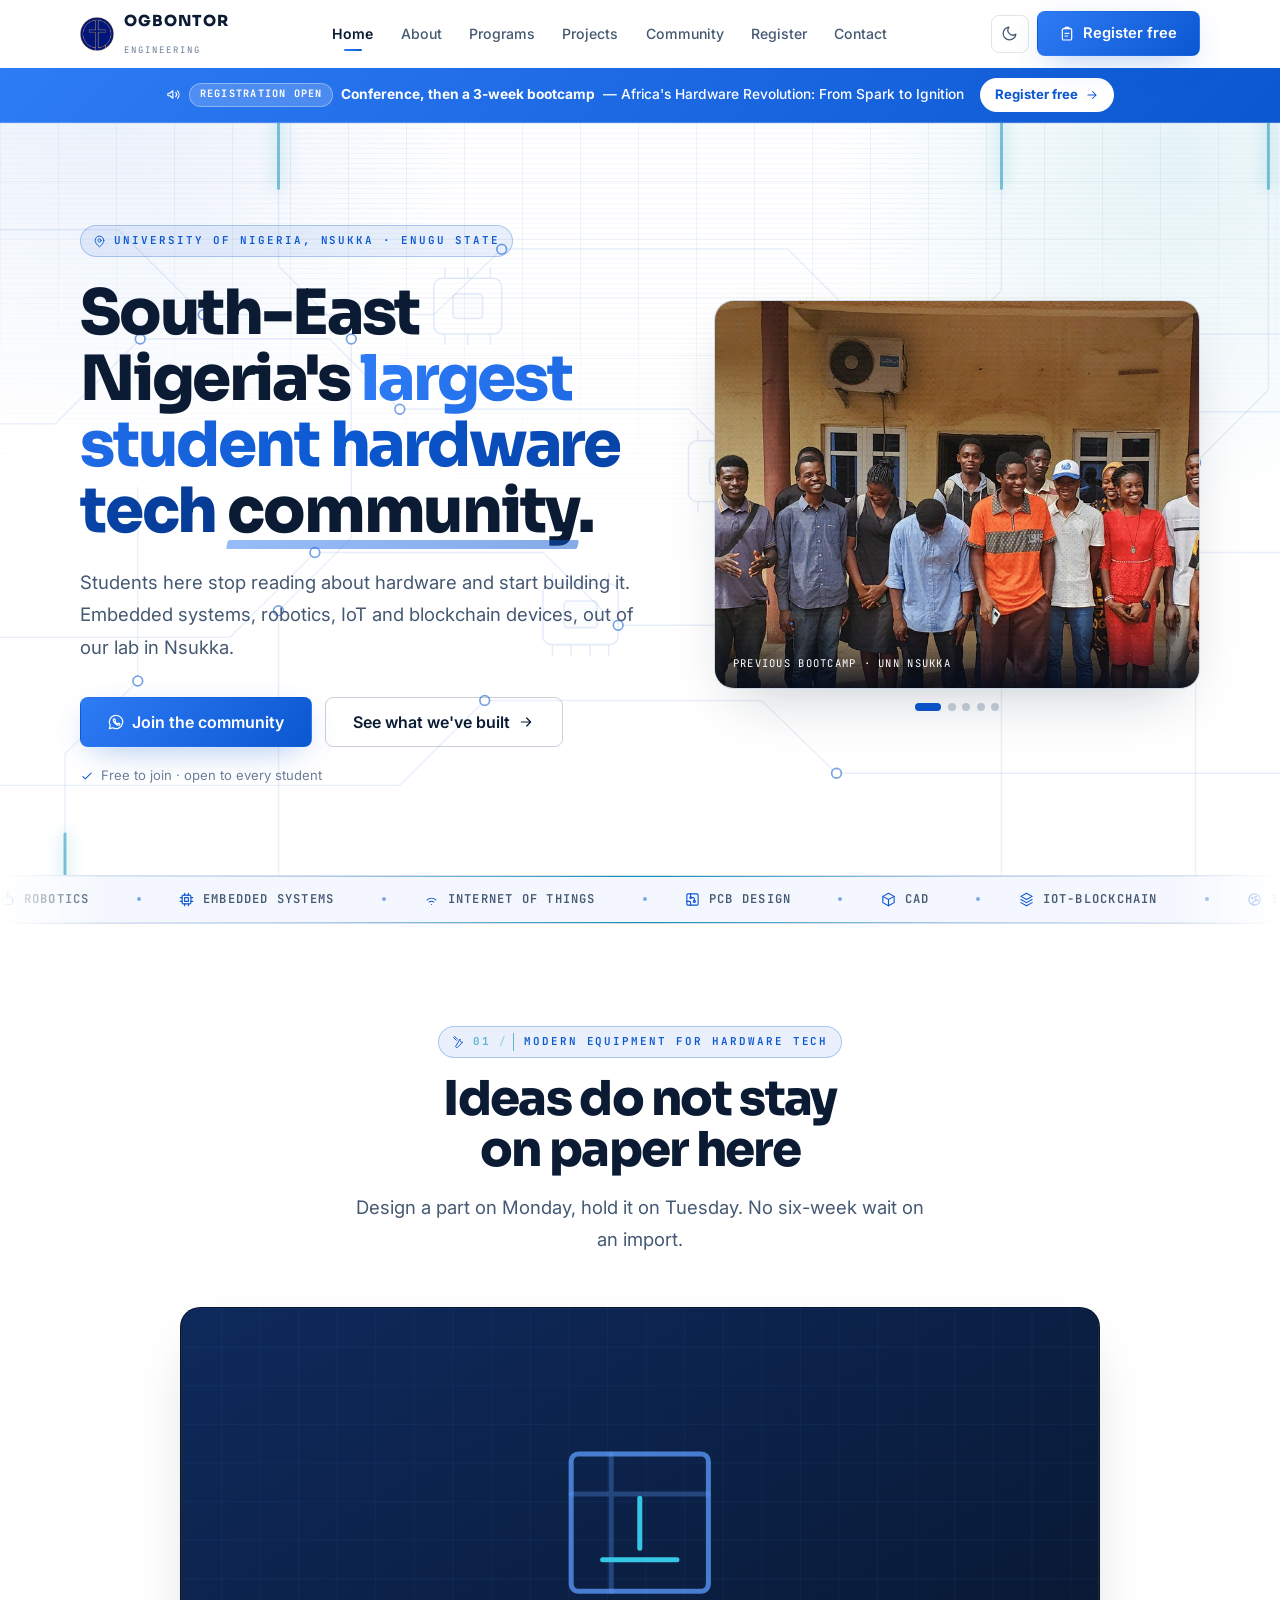
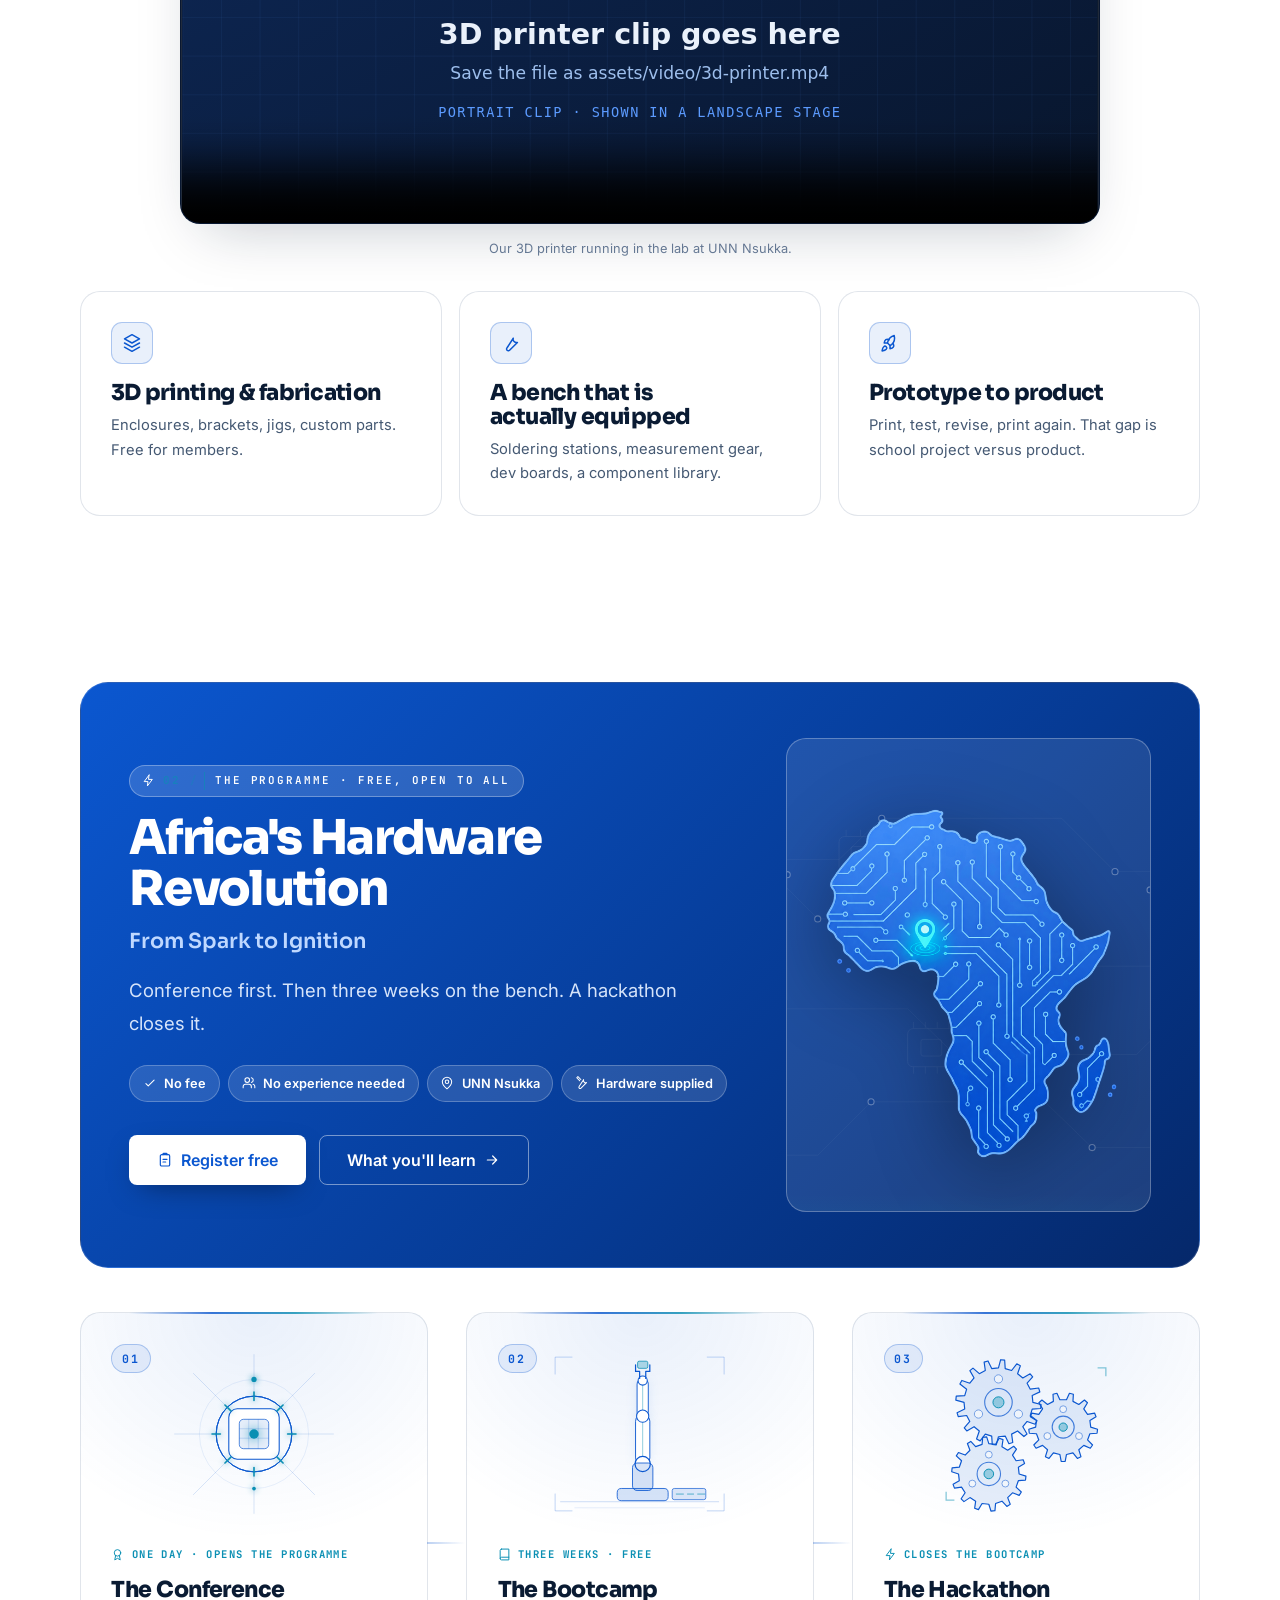
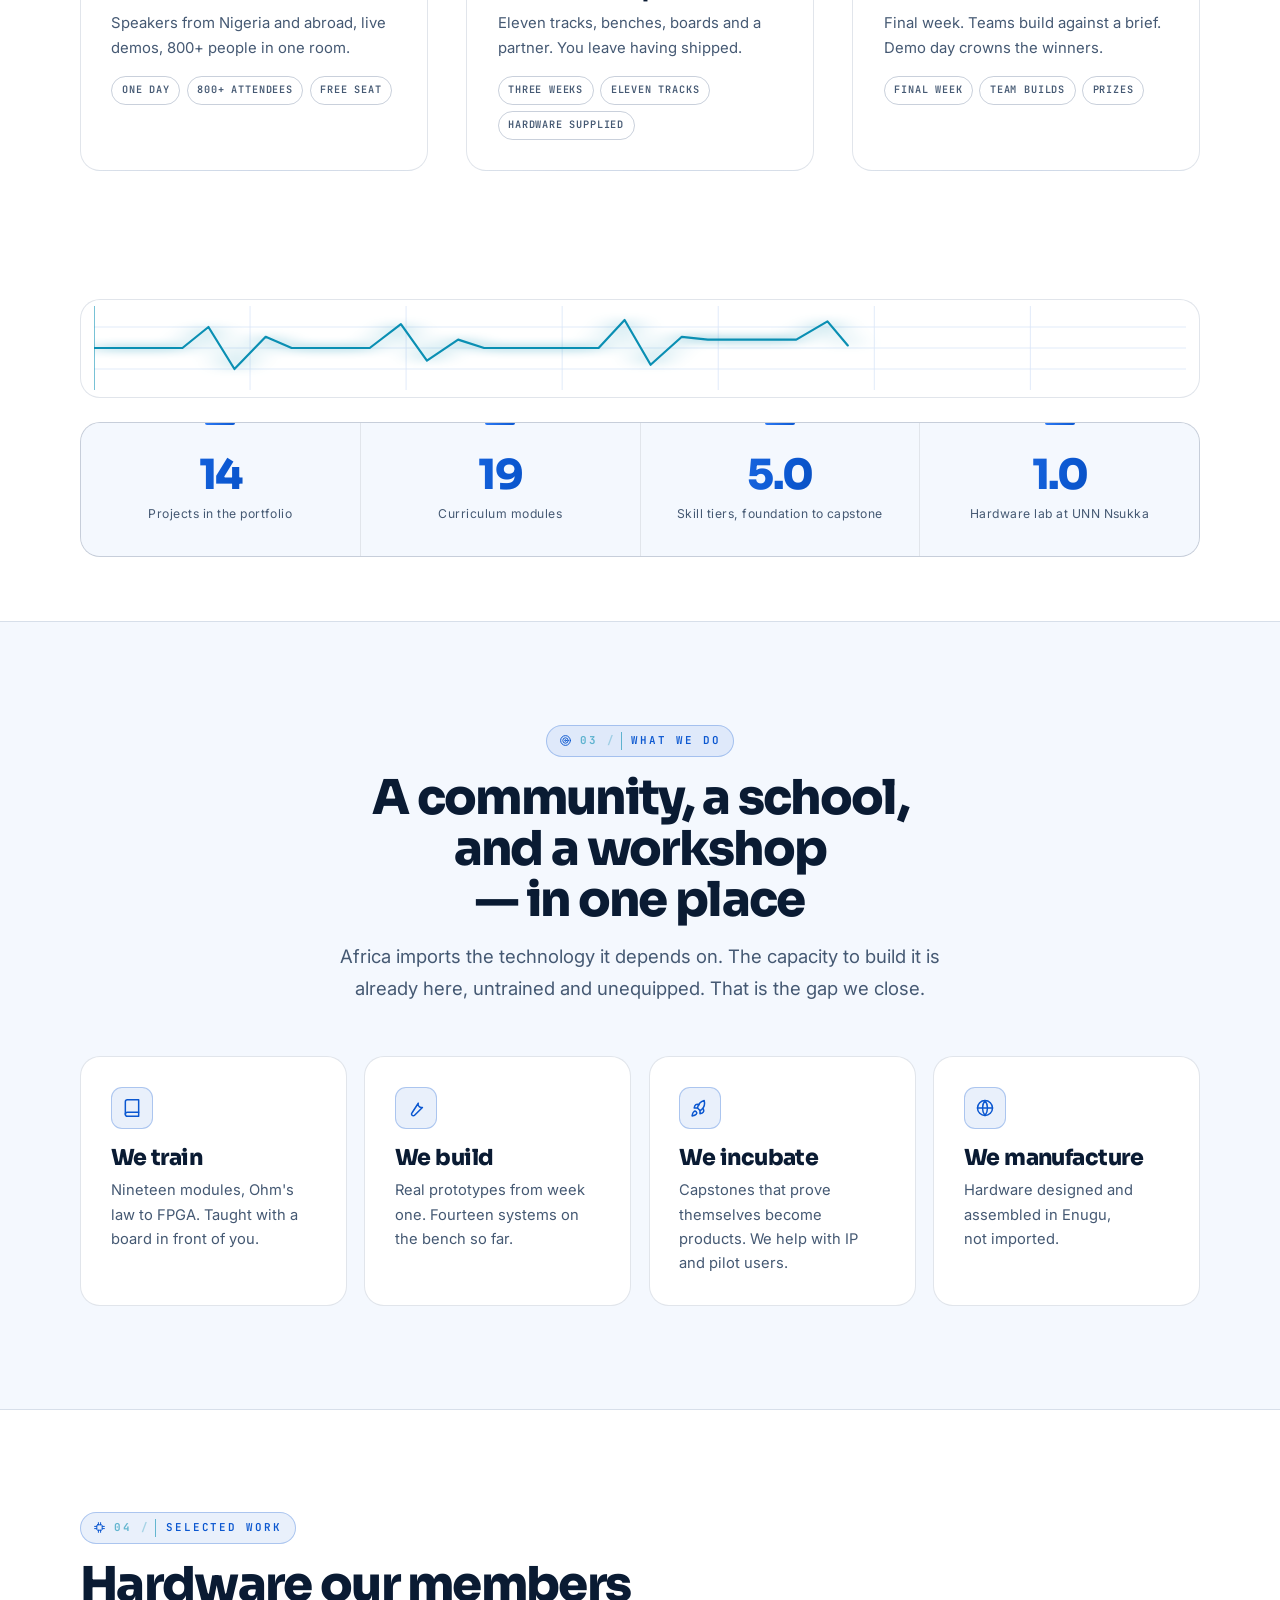
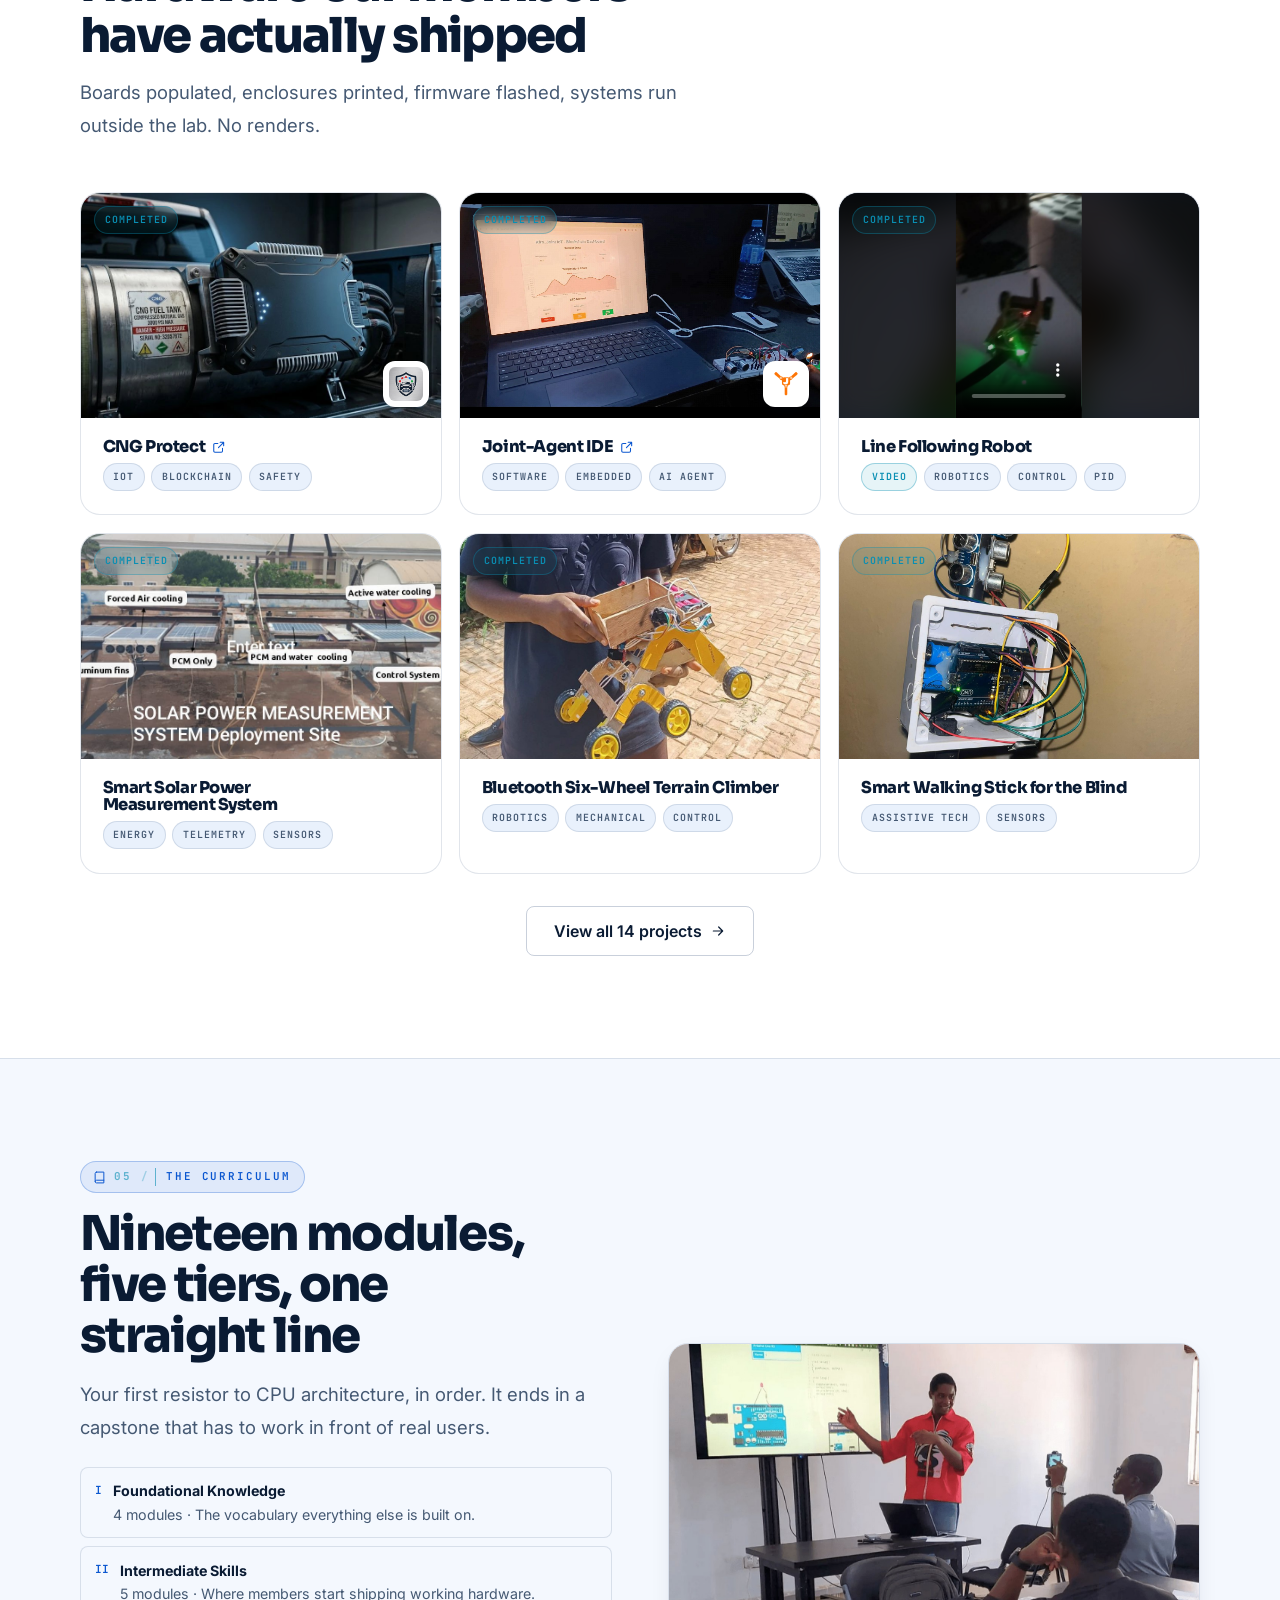
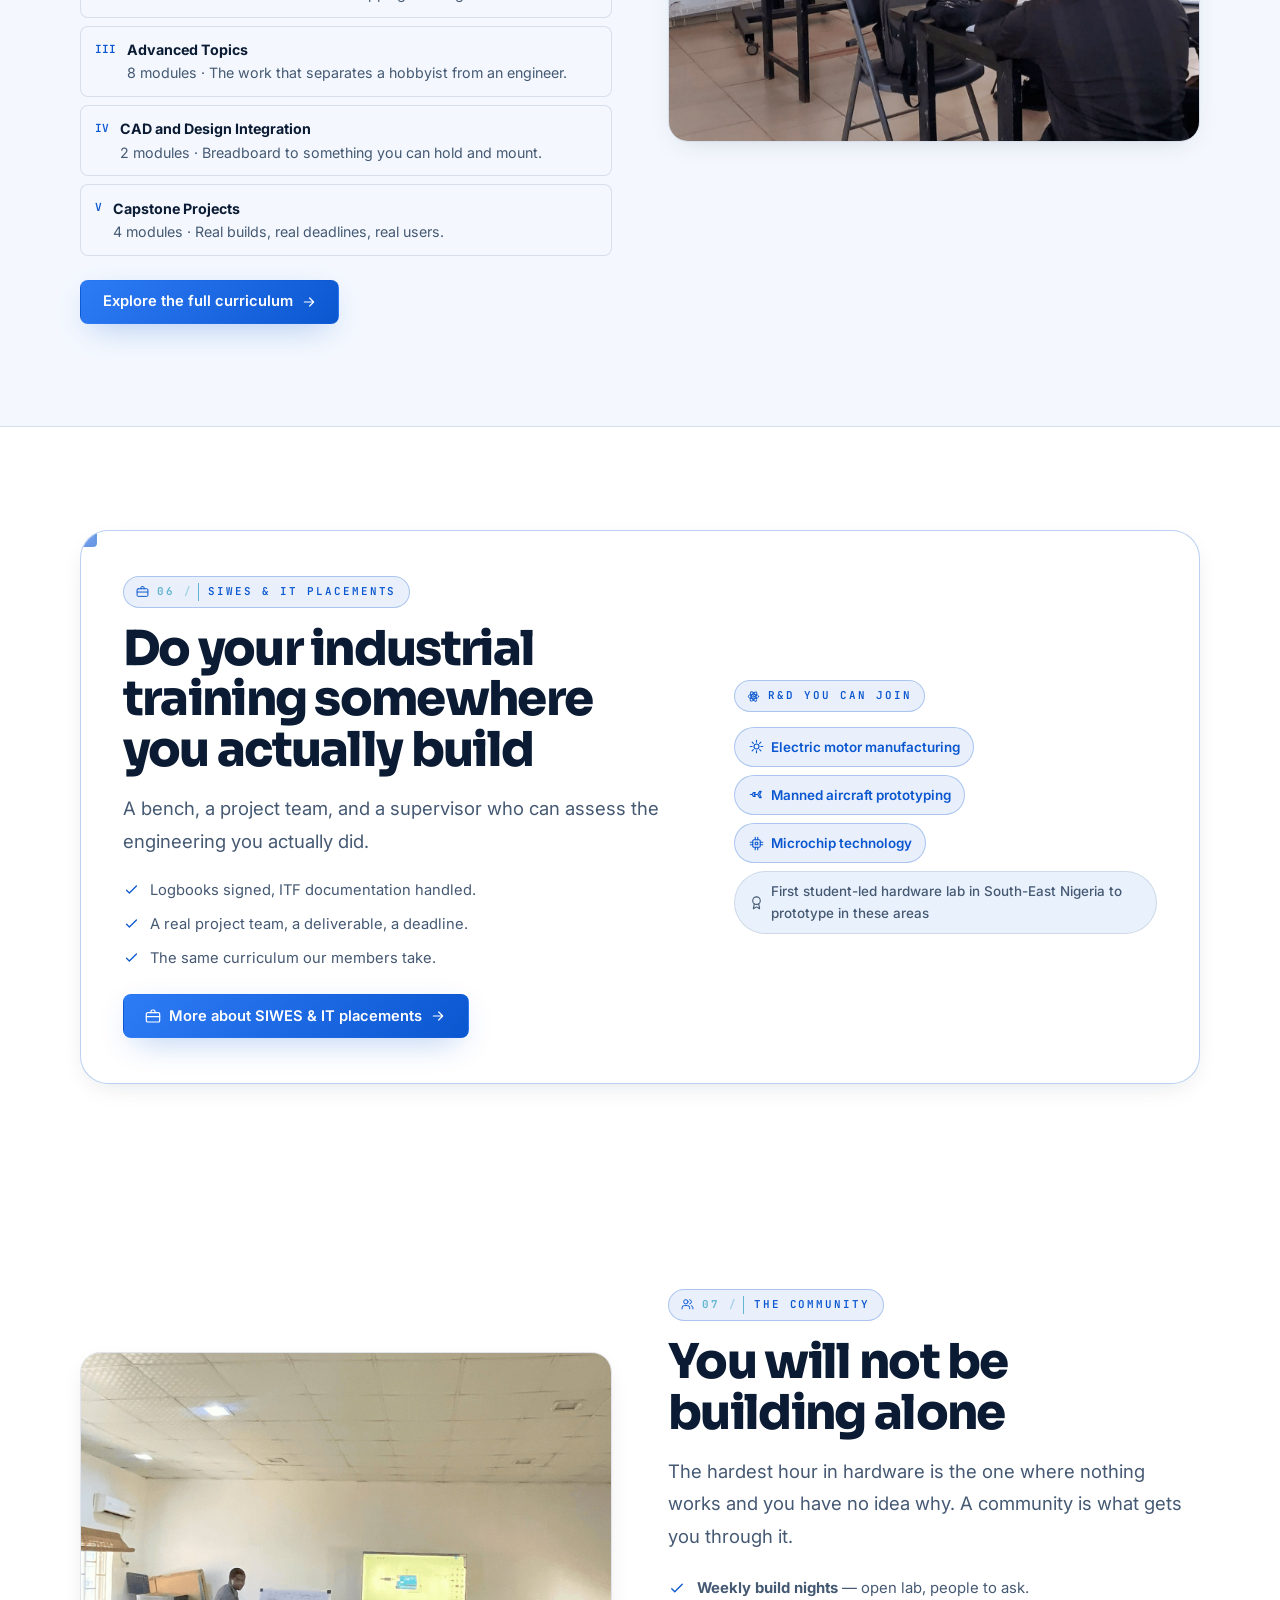
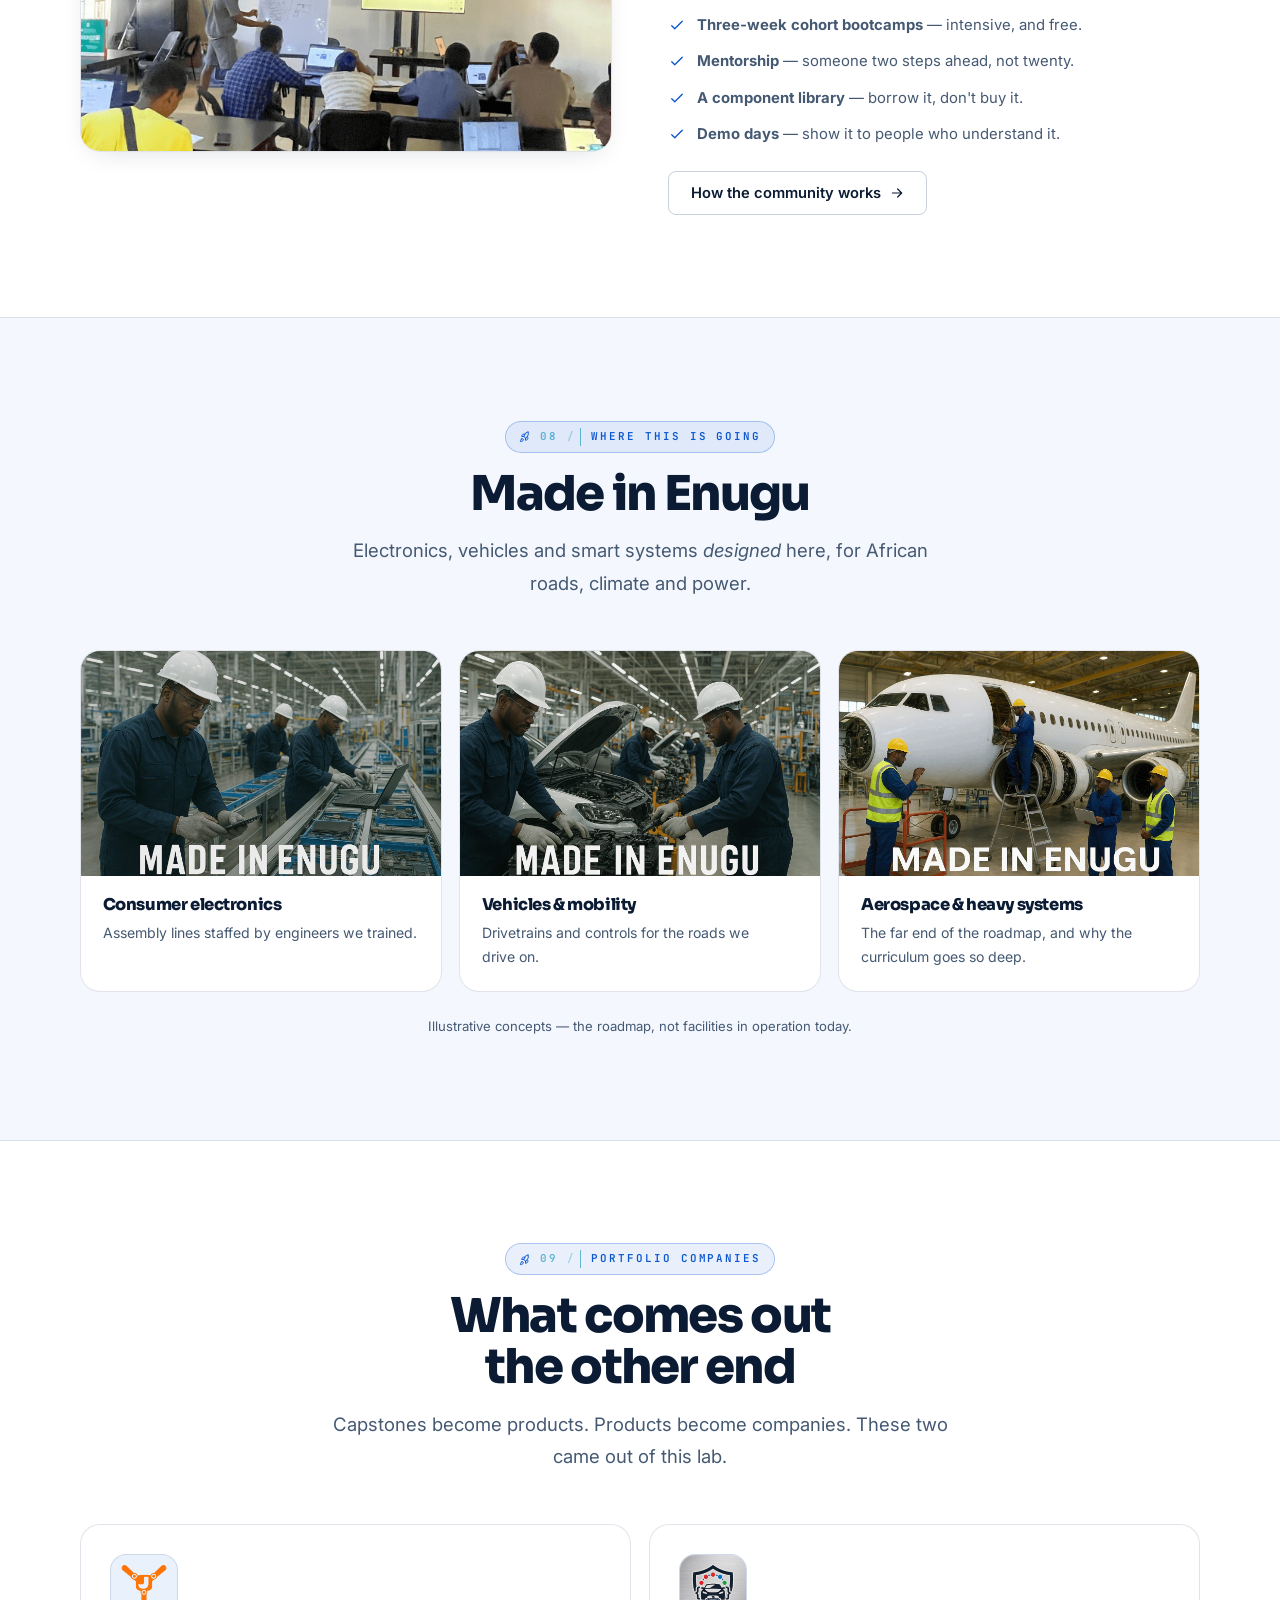
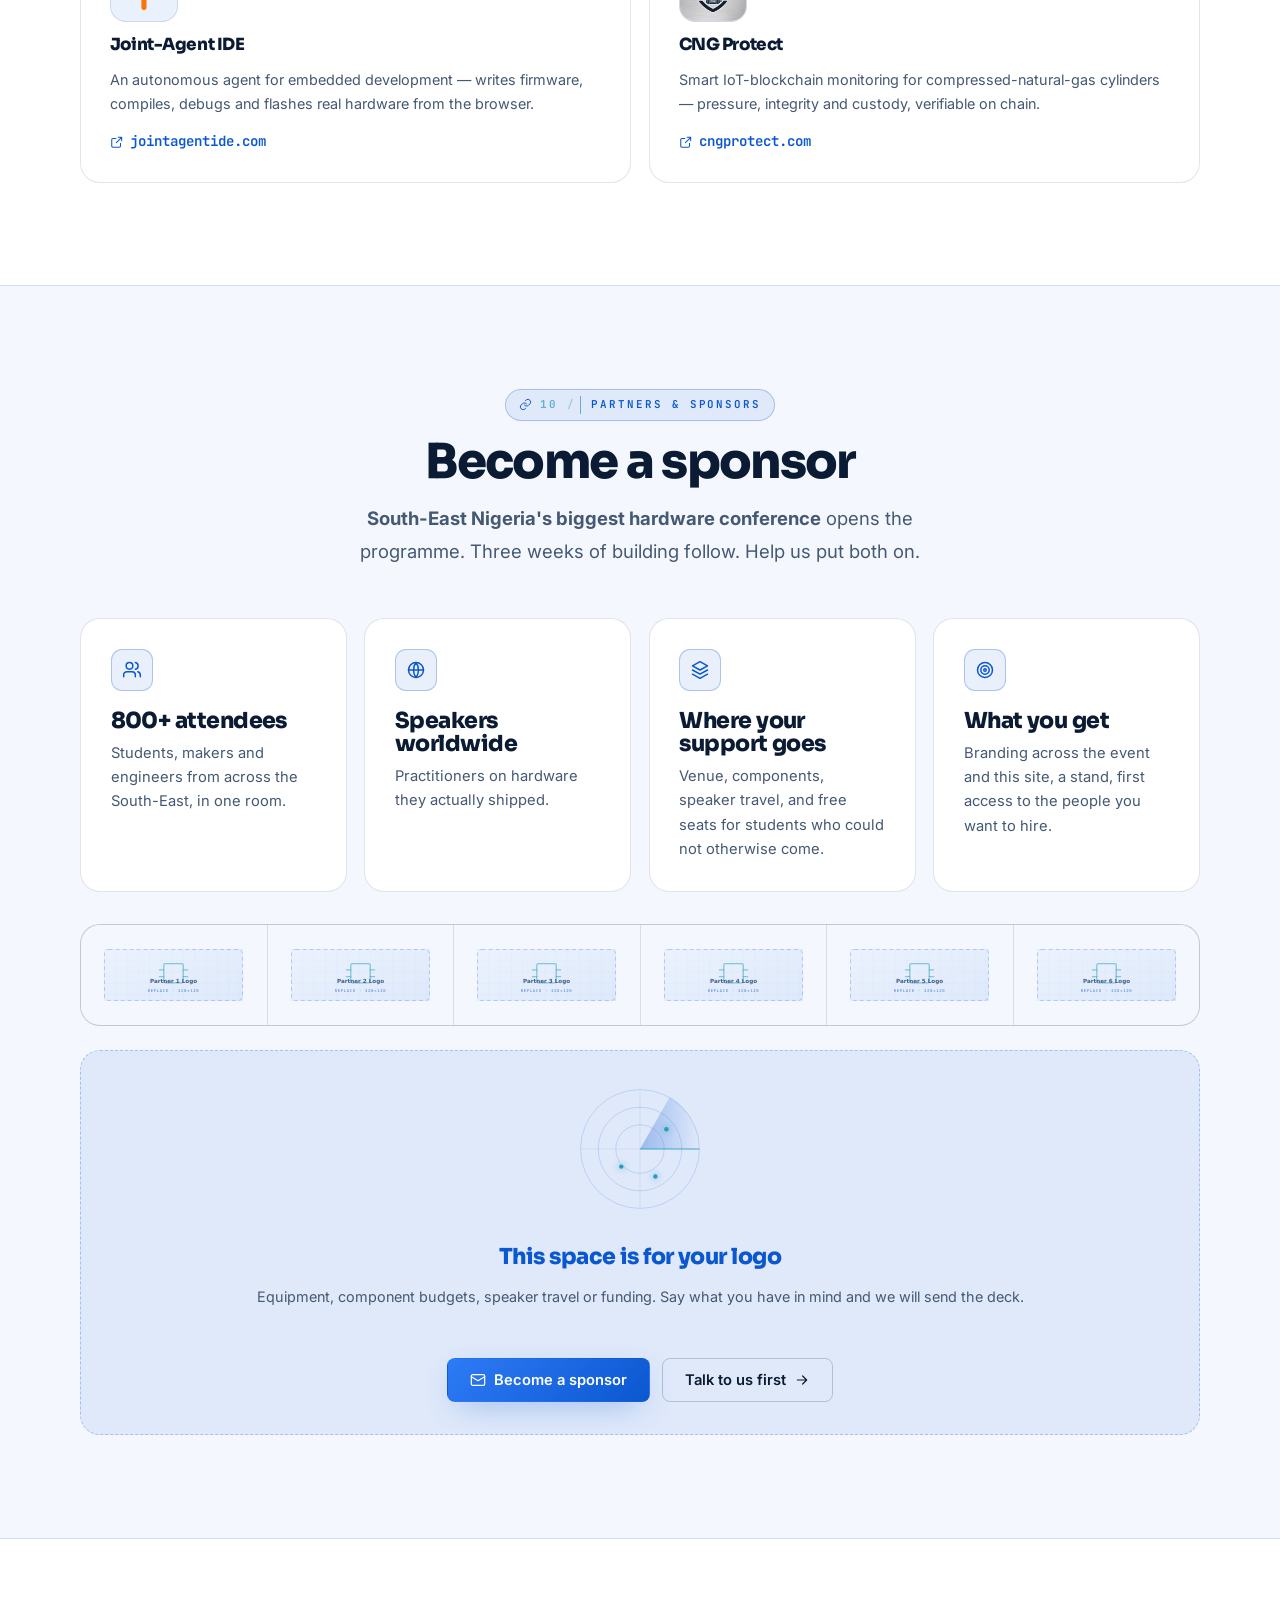
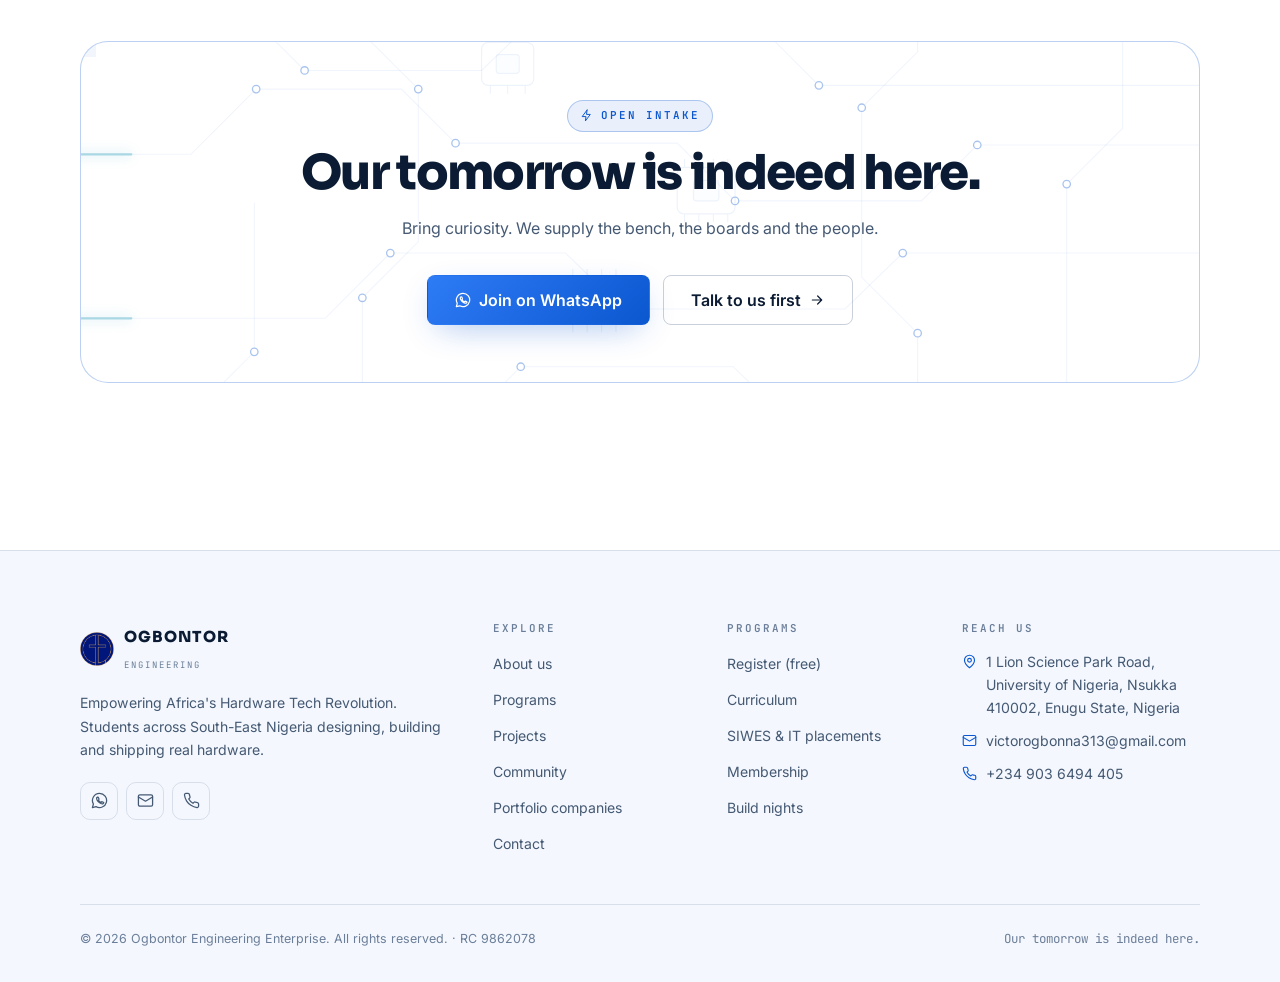
==== commit 06eda601: "Lead with the conference, add a motion-graphics layer, cut the copy The programme now runs conferenc" ====
--- a/index.html
+++ b/index.html
@@ -18,9 +18,9 @@
 <link rel="apple-touch-icon" href="assets/img/favicon.png">
 <link rel="preconnect" href="https://fonts.googleapis.com">
 <link rel="preconnect" href="https://fonts.gstatic.com" crossorigin>
-<link rel="stylesheet" href="https://fonts.googleapis.com/css2?family=Inter:wght@400;500;600;700&family=Space+Grotesk:wght@500;600;700&family=JetBrains+Mono:wght@400;600&display=swap">
+<link rel="stylesheet" href="https://fonts.googleapis.com/css2?family=Inter:wght@400;500;600;700&family=Sora:wght@600;700;800&family=Space+Grotesk:wght@500;600;700&family=JetBrains+Mono:wght@400;600;700&display=swap">
 <meta name="register-endpoint" content="https://script.google.com/macros/s/AKfycbyH2rW40zmKwwqDDqF91gTuwTG6fb1hSAtO6N1WHHh8ukCKSzHLNXvC14F_ccUOmxnA/exec">
-<link rel="stylesheet" href="assets/css/styles.css?v=8d7acc3f">
+<link rel="stylesheet" href="assets/css/styles.css?v=5d2db234">
 <noscript><style>.reveal{opacity:1!important;transform:none!important}</style></noscript>
 <script type="application/ld+json">
 {
@@ -100,23 +100,67 @@
     <p>
       <svg viewBox="0 0 24 24" fill="none" stroke="currentColor" stroke-width="1.8" stroke-linecap="round" stroke-linejoin="round" aria-hidden="true"><path d="M3 11v2a1 1 0 0 0 1 1h2l5 4V6L6 10H4a1 1 0 0 0-1 1z"/><path d="M15.5 8.5a5 5 0 0 1 0 7M18.5 6a9 9 0 0 1 0 12"/></svg>
       <span class="pill">Registration open</span>
-      <strong>Free bootcamp, hackathon &amp; conference</strong>
+      <strong>Conference, then a 3-week bootcamp</strong>
       <span class="alert-tagline">&mdash; Africa's Hardware Revolution: From Spark to Ignition</span>
     </p>
     <a class="alert-cta" href="register.html">Register free <svg viewBox="0 0 24 24" fill="none" stroke="currentColor" stroke-width="1.8" stroke-linecap="round" stroke-linejoin="round" aria-hidden="true"><path d="M5 12h14m-6-6 6 6-6 6"/></svg></a>
   </div>
 </div>
   <section class="hero">
-    <div class="backdrop"><div class="grid-lines"></div></div>
+    <div class="backdrop">
+      <div class="grid-lines"></div>
+      <div class="hero-floor" aria-hidden="true"></div>
+      <svg class="mg mg-circuit backdrop-circuit" viewBox="0 0 1200 620"
+     preserveAspectRatio="xMidYMid slice" aria-hidden="true" focusable="false">
+  <path class="mgc-trace" d="M-20 88 H170 L240 158 H430 L486 104 H722 L792 174 H1220"/>
+  <path class="mgc-trace" d="M-20 248 H118 L188 178 H344 L402 236 H640 L702 298 H902 L962 238 H1220"/>
+  <path class="mgc-trace" d="M-20 424 H262 L332 354 H520 L582 414 H820 L882 354 H1220"/>
+  <path class="mgc-trace" d="M-20 546 H402 L472 476 H700 L762 536 H1220"/>
+  <path class="mgc-trace" d="M302 -20 V118 L362 178 V342 L302 402 V660"/>
+  <path class="mgc-trace" d="M898 -20 V138 L838 198 V380 L898 440 V660"/>
+  <path class="mgc-trace" d="M1118 -20 V220 L1058 280 V660"/>
+  <path class="mgc-trace" d="M126 660 V520 L186 460 V300"/>
+  <circle class="mgc-pad" cx="240" cy="158" r="4" style="animation-delay:0.00s"/>
+  <circle class="mgc-pad" cx="486" cy="104" r="4" style="animation-delay:0.41s"/>
+  <circle class="mgc-pad" cx="792" cy="174" r="4" style="animation-delay:0.82s"/>
+  <circle class="mgc-pad" cx="188" cy="178" r="4" style="animation-delay:1.23s"/>
+  <circle class="mgc-pad" cx="402" cy="236" r="4" style="animation-delay:1.64s"/>
+  <circle class="mgc-pad" cx="702" cy="298" r="4" style="animation-delay:2.05s"/>
+  <circle class="mgc-pad" cx="962" cy="238" r="4" style="animation-delay:2.46s"/>
+  <circle class="mgc-pad" cx="332" cy="354" r="4" style="animation-delay:2.87s"/>
+  <circle class="mgc-pad" cx="582" cy="414" r="4" style="animation-delay:3.28s"/>
+  <circle class="mgc-pad" cx="882" cy="354" r="4" style="animation-delay:0.29s"/>
+  <circle class="mgc-pad" cx="472" cy="476" r="4" style="animation-delay:0.70s"/>
+  <circle class="mgc-pad" cx="762" cy="536" r="4" style="animation-delay:1.11s"/>
+  <circle class="mgc-pad" cx="362" cy="178" r="4" style="animation-delay:1.52s"/>
+  <circle class="mgc-pad" cx="838" cy="198" r="4" style="animation-delay:1.93s"/>
+  <circle class="mgc-pad" cx="1058" cy="280" r="4" style="animation-delay:2.34s"/>
+  <circle class="mgc-pad" cx="186" cy="460" r="4" style="animation-delay:2.75s"/>
+  <circle class="mgc-pad" cx="302" cy="402" r="4" style="animation-delay:3.16s"/>
+  <circle class="mgc-pad" cx="898" cy="440" r="4" style="animation-delay:0.17s"/>
+  <g class="mgc-chip" style="animation-delay:0s"><path class="mgc-pin" d="M439.3 128V119"/><path class="mgc-pin" d="M439.3 174V183"/><path class="mgc-pin" d="M458.0 128V119"/><path class="mgc-pin" d="M458.0 174V183"/><path class="mgc-pin" d="M476.7 128V119"/><path class="mgc-pin" d="M476.7 174V183"/><rect x="430" y="128" width="56" height="46" rx="7"/><rect class="mgc-die" x="445.7" y="140.9" width="24.6" height="20.2" rx="3"/></g>
+  <g class="mgc-chip" style="animation-delay:1.4s"><path class="mgc-pin" d="M647.8 262V253"/><path class="mgc-pin" d="M647.8 312V321"/><path class="mgc-pin" d="M663.2 262V253"/><path class="mgc-pin" d="M663.2 312V321"/><path class="mgc-pin" d="M678.8 262V253"/><path class="mgc-pin" d="M678.8 312V321"/><path class="mgc-pin" d="M694.2 262V253"/><path class="mgc-pin" d="M694.2 312V321"/><rect x="640" y="262" width="62" height="50" rx="7"/><rect class="mgc-die" x="657.4" y="276.0" width="27.3" height="22.0" rx="3"/></g>
+  <g class="mgc-chip" style="animation-delay:2.6s"><path class="mgc-pin" d="M527.8 380V371"/><path class="mgc-pin" d="M527.8 430V439"/><path class="mgc-pin" d="M543.2 380V371"/><path class="mgc-pin" d="M543.2 430V439"/><path class="mgc-pin" d="M558.8 380V371"/><path class="mgc-pin" d="M558.8 430V439"/><path class="mgc-pin" d="M574.2 380V371"/><path class="mgc-pin" d="M574.2 430V439"/><rect x="520" y="380" width="62" height="50" rx="7"/><rect class="mgc-die" x="537.4" y="394.0" width="27.3" height="22.0" rx="3"/></g>
+  <path class="mgc-pulse" d="M-20 88 H170 L240 158 H430 L486 104 H722 L792 174 H1220" style="animation-delay:0.00s;animation-duration:6.5s"/>
+  <path class="mgc-pulse" d="M-20 248 H118 L188 178 H344 L402 236 H640 L702 298 H902 L962 238 H1220" style="animation-delay:1.15s;animation-duration:8.1s"/>
+  <path class="mgc-pulse" d="M-20 424 H262 L332 354 H520 L582 414 H820 L882 354 H1220" style="animation-delay:2.30s;animation-duration:9.7s"/>
+  <path class="mgc-pulse" d="M-20 546 H402 L472 476 H700 L762 536 H1220" style="animation-delay:3.45s;animation-duration:11.3s"/>
+  <path class="mgc-pulse" d="M302 -20 V118 L362 178 V342 L302 402 V660" style="animation-delay:4.60s;animation-duration:6.5s"/>
+  <path class="mgc-pulse" d="M898 -20 V138 L838 198 V380 L898 440 V660" style="animation-delay:5.75s;animation-duration:8.1s"/>
+  <path class="mgc-pulse" d="M1118 -20 V220 L1058 280 V660" style="animation-delay:6.90s;animation-duration:9.7s"/>
+  <path class="mgc-pulse" d="M126 660 V520 L186 460 V300" style="animation-delay:8.05s;animation-duration:11.3s"/>
+</svg>
+      <div class="scanlines" aria-hidden="true"></div>
+    </div>
     <div class="container">
       <div class="hero-grid">
         <div>
-          <span class="eyebrow"><svg viewBox="0 0 24 24" fill="none" stroke="currentColor" stroke-width="1.8" stroke-linecap="round" stroke-linejoin="round" aria-hidden="true"><path d="M20 10c0 6-8 12-8 12s-8-6-8-12a8 8 0 0 1 16 0z"/><circle cx="12" cy="10" r="3"/></svg> University of Nigeria, Nsukka &middot; Enugu State</span>
+          <span class="eyebrow"><svg viewBox="0 0 24 24" fill="none" stroke="currentColor" stroke-width="1.8" stroke-linecap="round" stroke-linejoin="round" aria-hidden="true"><path d="M20 10c0 6-8 12-8 12s-8-6-8-12a8 8 0 0 1 16 0z"/><circle cx="12" cy="10" r="3"/></svg> <span data-scramble>University of Nigeria, Nsukka &middot; Enugu State</span></span>
           <h1>South-East Nigeria's <span class="grad-text">largest student hardware tech</span>
             <span class="underline-accent">community</span>.</h1>
           <p class="lede">
             Students here stop reading about hardware and start building it. Embedded systems,
-            robotics, IoT and blockchain devices — soldered, coded and deployed from our lab in Nsukka.
+            robotics, IoT and blockchain devices, out of our lab in Nsukka.
           </p>
           <div class="hero-cta">
             <a class="btn btn--primary btn--lg" href="https://chat.whatsapp.com/CBLct4fEPPa8FAFz10cGH8" target="_blank" rel="noopener">
@@ -144,7 +188,7 @@
             <div class="slide slide--cta" data-slide role="group" aria-roledescription="slide" aria-label="2 of 5">
               <span class="kicker">Registration open &middot; free</span>
               <h2>Register now</h2>
-              <p>Africa's Hardware Revolution &mdash; From Spark to Ignition. Open to every student, no fee.</p>
+              <p>Conference, then three weeks on the bench. Open to every student, no fee.</p>
               <div class="slide-inset">
                 <img src="assets/img/gallery/bootcamp-cohort-wide.jpg" alt="Members at work during a previous bootcamp" loading="lazy">
               </div>
@@ -160,9 +204,8 @@
             <div class="slide slide--cta" data-slide role="group" aria-roledescription="slide" aria-label="4 of 5">
               <span class="kicker">Partner with us</span>
               <h2>Become a sponsor</h2>
-              <p>We are building the biggest hardware campus bootcamp in South-East Nigeria &mdash; over 800
-                 attendees, speakers from Nigeria and around the world.</p>
-              <a class="btn btn--lg" href="index.html#sponsors"><svg viewBox="0 0 24 24" fill="none" stroke="currentColor" stroke-width="1.8" stroke-linecap="round" stroke-linejoin="round" aria-hidden="true"><path d="m11 17 2 2a1.4 1.4 0 0 0 2-2l-3-3"/><path d="m14 14 2.5 2.5a1.4 1.4 0 0 0 2-2L13 9H9.5L7 11.5"/><path d="M3 9.5 6.5 6H11l2 2"/><path d="M2 12.5 5 15m16-6-3-3"/></svg> Sponsor the bootcamp</a>
+              <p>A conference for 800+, then three weeks of building. Speakers from Nigeria and abroad.</p>
+              <a class="btn btn--lg" href="index.html#sponsors"><svg viewBox="0 0 24 24" fill="none" stroke="currentColor" stroke-width="1.8" stroke-linecap="round" stroke-linejoin="round" aria-hidden="true"><path d="m11 17 2 2a1.4 1.4 0 0 0 2-2l-3-3"/><path d="m14 14 2.5 2.5a1.4 1.4 0 0 0 2-2L13 9H9.5L7 11.5"/><path d="M3 9.5 6.5 6H11l2 2"/><path d="M2 12.5 5 15m16-6-3-3"/></svg> Sponsor the programme</a>
             </div>
 
             <figure class="slide" data-slide role="group" aria-roledescription="slide" aria-label="5 of 5">
@@ -217,8 +260,7 @@
       <div class="sec-head sec-head--center">
         <span class="eyebrow"><svg viewBox="0 0 24 24" fill="none" stroke="currentColor" stroke-width="1.8" stroke-linecap="round" stroke-linejoin="round" aria-hidden="true"><path d="M14.7 6.3a4 4 0 0 0 5 5l-9.4 9.4a2.1 2.1 0 0 1-3-3z"/><path d="m8 8-5-5 2-2 5 5"/></svg> <span class="sec-no">01</span> Modern equipment for hardware tech</span>
         <h2>Ideas do not stay on paper here</h2>
-        <p class="lede">A community is only as good as the machines in the room. Design a part on Monday,
-          hold it on Tuesday — instead of waiting weeks on an import.</p>
+        <p class="lede">Design a part on Monday, hold it on Tuesday. No six-week wait on an import.</p>
       </div>
 
       <div class="video-stage reveal">
@@ -234,19 +276,17 @@
         <article class="card reveal">
           <div class="card-ico"><svg viewBox="0 0 24 24" fill="none" stroke="currentColor" stroke-width="1.8" stroke-linecap="round" stroke-linejoin="round" aria-hidden="true"><path d="m12 2 9 5-9 5-9-5 9-5z"/><path d="m3 12 9 5 9-5M3 17l9 5 9-5"/></svg></div>
           <h3>3D printing &amp; fabrication</h3>
-          <p>Enclosures, brackets, jigs, custom parts. Free for members, available to everyone else.</p>
+          <p>Enclosures, brackets, jigs, custom parts. Free for members.</p>
         </article>
         <article class="card reveal" data-delay="0.08">
           <div class="card-ico"><svg viewBox="0 0 24 24" fill="none" stroke="currentColor" stroke-width="1.8" stroke-linecap="round" stroke-linejoin="round" aria-hidden="true"><path d="M14.7 6.3a4 4 0 0 0 5 5l-9.4 9.4a2.1 2.1 0 0 1-3-3z"/></svg></div>
           <h3>A bench that is actually equipped</h3>
-          <p>Soldering stations, measurement gear, dev boards, a component library. Your project stalls on
-             your thinking, not your budget.</p>
+          <p>Soldering stations, measurement gear, dev boards, a component library.</p>
         </article>
         <article class="card reveal" data-delay="0.16">
           <div class="card-ico"><svg viewBox="0 0 24 24" fill="none" stroke="currentColor" stroke-width="1.8" stroke-linecap="round" stroke-linejoin="round" aria-hidden="true"><path d="M4.5 16.5c-1.5 1.3-2 5-2 5s3.7-.5 5-2a2.1 2.1 0 0 0-3-3z"/><path d="M12 15 9 12a11 11 0 0 1 8-9 11 11 0 0 1-3 11z"/><path d="M9 12H5s.5-3 2-4 4 0 4 0"/><path d="M12 15v4s3-.5 4-2 0-4 0-4"/></svg></div>
           <h3>Prototype to product</h3>
-          <p>Print, test, revise, print again. Fast iteration is the difference between a school project and
-             a product.</p>
+          <p>Print, test, revise, print again. That gap is school project versus product.</p>
         </article>
       </div>
     </div>
@@ -257,32 +297,15 @@
       <div class="bootcamp bracketed reveal">
        <div class="bootcamp-grid">
         <div>
-        <span class="eyebrow"><svg viewBox="0 0 24 24" fill="none" stroke="currentColor" stroke-width="1.8" stroke-linecap="round" stroke-linejoin="round" aria-hidden="true"><path d="M13 2 4 14h7l-1 8 9-12h-7l1-8z"/></svg> <span class="sec-no">02</span> Free bootcamp &middot; open to everyone at UNN</span>
+        <span class="eyebrow"><svg viewBox="0 0 24 24" fill="none" stroke="currentColor" stroke-width="1.8" stroke-linecap="round" stroke-linejoin="round" aria-hidden="true"><path d="M13 2 4 14h7l-1 8 9-12h-7l1-8z"/></svg> <span class="sec-no">02</span> The programme &middot; free, open to all</span>
         <h2>Africa's Hardware Revolution</h2>
         <p class="theme-line">From Spark to Ignition</p>
-        <p><strong>Free. Open to every UNN student.</strong> No fee, no experience, no particular course.
-           Bring curiosity; we supply the bench, the boards and the people.</p>
-        <p style="margin-top:.8rem">A <strong>hackathon</strong> runs inside it. A <strong>one-day
-           conference</strong> follows, where the winners are crowned. Other South-East campuses next &mdash;
-           one per state.</p>
+        <p class="lede">Conference first. Then three weeks on the bench. A hackathon closes it.</p>
         <div class="bootcamp-facts">
-          <span><svg viewBox="0 0 24 24" fill="none" stroke="currentColor" stroke-width="1.8" stroke-linecap="round" stroke-linejoin="round" aria-hidden="true"><path d="m5 13 4 4L19 7"/></svg> Completely free</span>
-          <span><svg viewBox="0 0 24 24" fill="none" stroke="currentColor" stroke-width="1.8" stroke-linecap="round" stroke-linejoin="round" aria-hidden="true"><path d="M16 20v-2a4 4 0 0 0-4-4H6a4 4 0 0 0-4 4v2"/><circle cx="9" cy="7" r="4"/><path d="M22 20v-2a4 4 0 0 0-3-3.87M16 3.13A4 4 0 0 1 16 11"/></svg> Students &amp; individuals welcome</span>
-          <span><svg viewBox="0 0 24 24" fill="none" stroke="currentColor" stroke-width="1.8" stroke-linecap="round" stroke-linejoin="round" aria-hidden="true"><path d="M20 10c0 6-8 12-8 12s-8-6-8-12a8 8 0 0 1 16 0z"/><circle cx="12" cy="10" r="3"/></svg> University of Nigeria, Nsukka</span>
+          <span><svg viewBox="0 0 24 24" fill="none" stroke="currentColor" stroke-width="1.8" stroke-linecap="round" stroke-linejoin="round" aria-hidden="true"><path d="m5 13 4 4L19 7"/></svg> No fee</span>
+          <span><svg viewBox="0 0 24 24" fill="none" stroke="currentColor" stroke-width="1.8" stroke-linecap="round" stroke-linejoin="round" aria-hidden="true"><path d="M16 20v-2a4 4 0 0 0-4-4H6a4 4 0 0 0-4 4v2"/><circle cx="9" cy="7" r="4"/><path d="M22 20v-2a4 4 0 0 0-3-3.87M16 3.13A4 4 0 0 1 16 11"/></svg> No experience needed</span>
+          <span><svg viewBox="0 0 24 24" fill="none" stroke="currentColor" stroke-width="1.8" stroke-linecap="round" stroke-linejoin="round" aria-hidden="true"><path d="M20 10c0 6-8 12-8 12s-8-6-8-12a8 8 0 0 1 16 0z"/><circle cx="12" cy="10" r="3"/></svg> UNN Nsukka</span>
           <span><svg viewBox="0 0 24 24" fill="none" stroke="currentColor" stroke-width="1.8" stroke-linecap="round" stroke-linejoin="round" aria-hidden="true"><path d="M14.7 6.3a4 4 0 0 0 5 5l-9.4 9.4a2.1 2.1 0 0 1-3-3z"/><path d="m8 8-5-5 2-2 5 5"/></svg> Hardware supplied</span>
-        </div>
-        <div class="bootcamp-facts" style="margin-top:.7rem">
-          <span><svg viewBox="0 0 24 24" fill="none" stroke="currentColor" stroke-width="1.8" stroke-linecap="round" stroke-linejoin="round" aria-hidden="true"><rect x="4" y="8" width="16" height="12" rx="3"/><path d="M12 4v4M9 14h.01M15 14h.01M2 13h2m16 0h2"/><circle cx="12" cy="3" r="1.5"/></svg> Robotics</span>
-          <span><svg viewBox="0 0 24 24" fill="none" stroke="currentColor" stroke-width="1.8" stroke-linecap="round" stroke-linejoin="round" aria-hidden="true"><rect x="5" y="5" width="14" height="14" rx="2"/><rect x="9" y="9" width="6" height="6"/><path d="M9 2v3m6-3v3M9 19v3m6-3v3M2 9h3m-3 6h3m14-6h3m-3 6h3"/></svg> Embedded Systems</span>
-          <span><svg viewBox="0 0 24 24" fill="none" stroke="currentColor" stroke-width="1.8" stroke-linecap="round" stroke-linejoin="round" aria-hidden="true"><path d="M5 12.5a11 11 0 0 1 14 0M8.5 16a6.5 6.5 0 0 1 7 0M12 20h.01"/></svg> Internet of Things</span>
-          <span><svg viewBox="0 0 24 24" fill="none" stroke="currentColor" stroke-width="1.8" stroke-linecap="round" stroke-linejoin="round" aria-hidden="true"><rect x="3" y="3" width="18" height="18" rx="2"/><path d="M9 3v4a2 2 0 0 0 2 2h2a2 2 0 0 1 2 2v3M3 15h4a2 2 0 0 1 2 2v4"/><circle cx="15" cy="15" r="1.6"/><circle cx="9" cy="9" r="1.2"/></svg> PCB Design</span>
-          <span><svg viewBox="0 0 24 24" fill="none" stroke="currentColor" stroke-width="1.8" stroke-linecap="round" stroke-linejoin="round" aria-hidden="true"><path d="m12 2 9 5v10l-9 5-9-5V7l9-5z"/><path d="m12 12 9-5m-9 5v10m0-10L3 7"/></svg> CAD</span>
-          <span><svg viewBox="0 0 24 24" fill="none" stroke="currentColor" stroke-width="1.8" stroke-linecap="round" stroke-linejoin="round" aria-hidden="true"><path d="m12 2 9 5-9 5-9-5 9-5z"/><path d="m3 12 9 5 9-5M3 17l9 5 9-5"/></svg> IoT-Blockchain</span>
-          <span><svg viewBox="0 0 24 24" fill="none" stroke="currentColor" stroke-width="1.8" stroke-linecap="round" stroke-linejoin="round" aria-hidden="true"><circle cx="12" cy="12" r="9"/><circle cx="8.5" cy="9.5" r="1.1" fill="currentColor"/><circle cx="14" cy="8" r="1.1" fill="currentColor"/><circle cx="16.5" cy="13" r="1.1" fill="currentColor"/><path d="M12 21a3 3 0 0 1 0-6 2 2 0 0 0 0-4"/></svg> IoT UI/UX</span>
-          <span><svg viewBox="0 0 24 24" fill="none" stroke="currentColor" stroke-width="1.8" stroke-linecap="round" stroke-linejoin="round" aria-hidden="true"><path d="m8 6-6 6 6 6m8-12 6 6-6 6m-2-15-4 18"/></svg> IoT Web Development</span>
-          <span><svg viewBox="0 0 24 24" fill="none" stroke="currentColor" stroke-width="1.8" stroke-linecap="round" stroke-linejoin="round" aria-hidden="true"><path d="M9.5 3A2.5 2.5 0 0 0 7 5.5 2.5 2.5 0 0 0 4.5 8a2.5 2.5 0 0 0 .6 1.6A2.5 2.5 0 0 0 4 12a2.5 2.5 0 0 0 1.4 2.2A2.5 2.5 0 0 0 5 16a2.5 2.5 0 0 0 2.5 2.5A2.5 2.5 0 0 0 10 21h2V3z"/><path d="M14.5 3A2.5 2.5 0 0 1 17 5.5 2.5 2.5 0 0 1 19.5 8a2.5 2.5 0 0 1-.6 1.6A2.5 2.5 0 0 1 20 12a2.5 2.5 0 0 1-1.4 2.2A2.5 2.5 0 0 1 19 16a2.5 2.5 0 0 1-2.5 2.5A2.5 2.5 0 0 1 14 21h-2"/></svg> Edge AI</span>
-          <span><svg viewBox="0 0 24 24" fill="none" stroke="currentColor" stroke-width="1.8" stroke-linecap="round" stroke-linejoin="round" aria-hidden="true"><path d="M7 8V3h10v5"/><rect x="3" y="8" width="18" height="8" rx="2"/><path d="M7 16h10v5H7z"/><circle cx="17.5" cy="11.5" r=".8" fill="currentColor"/></svg> 3D Printing</span>
-          <span><svg viewBox="0 0 24 24" fill="none" stroke="currentColor" stroke-width="1.8" stroke-linecap="round" stroke-linejoin="round" aria-hidden="true"><path d="M14.7 6.3a4 4 0 0 0 5 5l-9.4 9.4a2.1 2.1 0 0 1-3-3z"/><path d="m8 8-5-5 2-2 5 5"/></svg> Fabrication</span>
         </div>
         <div class="hero-cta">
           <a class="btn btn--primary btn--lg" href="register.html"><svg viewBox="0 0 24 24" fill="none" stroke="currentColor" stroke-width="1.8" stroke-linecap="round" stroke-linejoin="round" aria-hidden="true"><rect x="5" y="4" width="14" height="17" rx="2"/><path d="M9 4V3a1 1 0 0 1 1-1h4a1 1 0 0 1 1 1v1"/><path d="M9 11h6M9 15h4"/></svg> Register free</a>
@@ -290,16 +313,172 @@
         </div>
         </div>
         <div class="bootcamp-art">
-          <img src="assets/img/africa-circuit.png"
-               alt="Africa drawn as a circuit board, with the lab at UNN Nsukka marked" width="330" height="440" loading="lazy">
+          <div class="holo-frame">
+            <svg class="mg mg-circuit holo-circuit" viewBox="0 0 1200 620"
+     preserveAspectRatio="xMidYMid slice" aria-hidden="true" focusable="false">
+  <path class="mgc-trace" d="M-20 88 H170 L240 158 H430 L486 104 H722 L792 174 H1220"/>
+  <path class="mgc-trace" d="M-20 248 H118 L188 178 H344 L402 236 H640 L702 298 H902 L962 238 H1220"/>
+  <path class="mgc-trace" d="M-20 424 H262 L332 354 H520 L582 414 H820 L882 354 H1220"/>
+  <path class="mgc-trace" d="M-20 546 H402 L472 476 H700 L762 536 H1220"/>
+  <path class="mgc-trace" d="M302 -20 V118 L362 178 V342 L302 402 V660"/>
+  <path class="mgc-trace" d="M898 -20 V138 L838 198 V380 L898 440 V660"/>
+  <path class="mgc-trace" d="M1118 -20 V220 L1058 280 V660"/>
+  <path class="mgc-trace" d="M126 660 V520 L186 460 V300"/>
+  <circle class="mgc-pad" cx="240" cy="158" r="4" style="animation-delay:0.00s"/>
+  <circle class="mgc-pad" cx="486" cy="104" r="4" style="animation-delay:0.41s"/>
+  <circle class="mgc-pad" cx="792" cy="174" r="4" style="animation-delay:0.82s"/>
+  <circle class="mgc-pad" cx="188" cy="178" r="4" style="animation-delay:1.23s"/>
+  <circle class="mgc-pad" cx="402" cy="236" r="4" style="animation-delay:1.64s"/>
+  <circle class="mgc-pad" cx="702" cy="298" r="4" style="animation-delay:2.05s"/>
+  <circle class="mgc-pad" cx="962" cy="238" r="4" style="animation-delay:2.46s"/>
+  <circle class="mgc-pad" cx="332" cy="354" r="4" style="animation-delay:2.87s"/>
+  <circle class="mgc-pad" cx="582" cy="414" r="4" style="animation-delay:3.28s"/>
+  <circle class="mgc-pad" cx="882" cy="354" r="4" style="animation-delay:0.29s"/>
+  <circle class="mgc-pad" cx="472" cy="476" r="4" style="animation-delay:0.70s"/>
+  <circle class="mgc-pad" cx="762" cy="536" r="4" style="animation-delay:1.11s"/>
+  <circle class="mgc-pad" cx="362" cy="178" r="4" style="animation-delay:1.52s"/>
+  <circle class="mgc-pad" cx="838" cy="198" r="4" style="animation-delay:1.93s"/>
+  <circle class="mgc-pad" cx="1058" cy="280" r="4" style="animation-delay:2.34s"/>
+  <circle class="mgc-pad" cx="186" cy="460" r="4" style="animation-delay:2.75s"/>
+  <circle class="mgc-pad" cx="302" cy="402" r="4" style="animation-delay:3.16s"/>
+  <circle class="mgc-pad" cx="898" cy="440" r="4" style="animation-delay:0.17s"/>
+  <g class="mgc-chip" style="animation-delay:0s"><path class="mgc-pin" d="M439.3 128V119"/><path class="mgc-pin" d="M439.3 174V183"/><path class="mgc-pin" d="M458.0 128V119"/><path class="mgc-pin" d="M458.0 174V183"/><path class="mgc-pin" d="M476.7 128V119"/><path class="mgc-pin" d="M476.7 174V183"/><rect x="430" y="128" width="56" height="46" rx="7"/><rect class="mgc-die" x="445.7" y="140.9" width="24.6" height="20.2" rx="3"/></g>
+  <g class="mgc-chip" style="animation-delay:1.4s"><path class="mgc-pin" d="M647.8 262V253"/><path class="mgc-pin" d="M647.8 312V321"/><path class="mgc-pin" d="M663.2 262V253"/><path class="mgc-pin" d="M663.2 312V321"/><path class="mgc-pin" d="M678.8 262V253"/><path class="mgc-pin" d="M678.8 312V321"/><path class="mgc-pin" d="M694.2 262V253"/><path class="mgc-pin" d="M694.2 312V321"/><rect x="640" y="262" width="62" height="50" rx="7"/><rect class="mgc-die" x="657.4" y="276.0" width="27.3" height="22.0" rx="3"/></g>
+  <g class="mgc-chip" style="animation-delay:2.6s"><path class="mgc-pin" d="M527.8 380V371"/><path class="mgc-pin" d="M527.8 430V439"/><path class="mgc-pin" d="M543.2 380V371"/><path class="mgc-pin" d="M543.2 430V439"/><path class="mgc-pin" d="M558.8 380V371"/><path class="mgc-pin" d="M558.8 430V439"/><path class="mgc-pin" d="M574.2 380V371"/><path class="mgc-pin" d="M574.2 430V439"/><rect x="520" y="380" width="62" height="50" rx="7"/><rect class="mgc-die" x="537.4" y="394.0" width="27.3" height="22.0" rx="3"/></g>
+  <path class="mgc-pulse" d="M-20 88 H170 L240 158 H430 L486 104 H722 L792 174 H1220" style="animation-delay:0.00s;animation-duration:6.5s"/>
+  <path class="mgc-pulse" d="M-20 248 H118 L188 178 H344 L402 236 H640 L702 298 H902 L962 238 H1220" style="animation-delay:1.15s;animation-duration:8.1s"/>
+  <path class="mgc-pulse" d="M-20 424 H262 L332 354 H520 L582 414 H820 L882 354 H1220" style="animation-delay:2.30s;animation-duration:9.7s"/>
+  <path class="mgc-pulse" d="M-20 546 H402 L472 476 H700 L762 536 H1220" style="animation-delay:3.45s;animation-duration:11.3s"/>
+  <path class="mgc-pulse" d="M302 -20 V118 L362 178 V342 L302 402 V660" style="animation-delay:4.60s;animation-duration:6.5s"/>
+  <path class="mgc-pulse" d="M898 -20 V138 L838 198 V380 L898 440 V660" style="animation-delay:5.75s;animation-duration:8.1s"/>
+  <path class="mgc-pulse" d="M1118 -20 V220 L1058 280 V660" style="animation-delay:6.90s;animation-duration:9.7s"/>
+  <path class="mgc-pulse" d="M126 660 V520 L186 460 V300" style="animation-delay:8.05s;animation-duration:11.3s"/>
+</svg>
+            <img src="assets/img/africa-circuit.png"
+                 alt="Africa drawn as a circuit board, with the lab at UNN Nsukka marked" width="330" height="440" loading="lazy">
+            <span class="holo-sweep" aria-hidden="true"></span>
+          </div>
         </div>
        </div>
       </div>
+
+    <ol class="prog-rail">
+      <li class="prog-act reveal" data-delay="0.00">
+        <div class="prog-art"><svg class="mg mg-core mg--act" viewBox="0 0 320 320" aria-hidden="true" focusable="false">
+  <path class="mgk-bus" d="M160 96L160 8"/>
+  <path class="mgk-bus" d="M160 224L160 312"/>
+  <path class="mgk-bus" d="M96 160L8 160"/>
+  <path class="mgk-bus" d="M224 160L312 160"/>
+  <path class="mgk-bus" d="M116 116L44 44"/>
+  <path class="mgk-bus" d="M204 116L276 44"/>
+  <path class="mgk-bus" d="M116 204L44 276"/>
+  <path class="mgk-bus" d="M204 204L276 276"/>
+  <circle class="mgk-ring" cx="160" cy="160" r="72"/>
+  <circle class="mgk-ring" cx="160" cy="160" r="72" style="animation-delay:1.1s"/>
+  <circle class="mgk-ring" cx="160" cy="160" r="72" style="animation-delay:2.2s"/>
+  <circle class="mgk-orbit-path" cx="160" cy="160" r="104"/>
+  <g class="mgk-orbit"><circle cx="160" cy="56" r="5"/></g>
+  <g class="mgk-orbit mgk-orbit--rev"><circle cx="160" cy="264" r="3.5"/></g>
+  <rect class="mgk-die" x="112" y="112" width="96" height="96" rx="16"/>
+  <rect class="mgk-die-inner" x="132" y="132" width="56" height="56" rx="8"/>
+  <path class="mgk-die-grid" d="M132 150h56M132 168h56M150 132v56M168 132v56"/>
+  <circle class="mgk-spark" cx="160" cy="160" r="9"/>
+  <path class="mgk-packet" d="M160 96L160 8" style="animation-delay:0.00s"/>
+  <path class="mgk-packet" d="M160 224L160 312" style="animation-delay:0.34s"/>
+  <path class="mgk-packet" d="M96 160L8 160" style="animation-delay:0.68s"/>
+  <path class="mgk-packet" d="M224 160L312 160" style="animation-delay:1.02s"/>
+  <path class="mgk-packet" d="M116 116L44 44" style="animation-delay:1.36s"/>
+  <path class="mgk-packet" d="M204 116L276 44" style="animation-delay:1.70s"/>
+  <path class="mgk-packet" d="M116 204L44 276" style="animation-delay:2.04s"/>
+  <path class="mgk-packet" d="M204 204L276 276" style="animation-delay:2.38s"/>
+</svg><span class="prog-num">01</span></div>
+        <div class="prog-body">
+          <span class="prog-when"><svg viewBox="0 0 24 24" fill="none" stroke="currentColor" stroke-width="1.8" stroke-linecap="round" stroke-linejoin="round" aria-hidden="true"><circle cx="12" cy="9" r="6"/><path d="m8.5 14-1.5 8 5-3 5 3-1.5-8"/></svg> One day &middot; opens the programme</span>
+          <h3>The Conference</h3>
+          <p>Speakers from Nigeria and abroad, live demos, 800+ people in one room.</p>
+          <div class="prog-chips"><span>One day</span><span>800+ attendees</span><span>Free seat</span></div>
+        </div>
+      </li>
+      <li class="prog-act reveal" data-delay="0.12">
+        <div class="prog-art"><svg class="mg mg-arm mg--act" viewBox="0 0 360 330" aria-hidden="true" focusable="false">
+  <g class="mga-hud">
+    <path d="M14 14h34M14 14v34M346 14h-34M346 14v34M14 316h34M14 316v-34M346 316h-34M346 316v-34"/>
+  </g>
+  <g class="mga-bench">
+    <path class="mga-floor" d="M24 298H336"/>
+    <path class="mga-floor mga-floor--2" d="M52 310H308"/>
+    <rect class="mga-board" x="244" y="272" width="66" height="22" rx="4"/>
+    <path class="mga-board-trace" d="M252 283h14m8 0h12m8 0h14"/>
+  </g>
+  <g class="mga-shoulder">
+    <rect class="mga-limb" x="172" y="126" width="28" height="100" rx="14"/>
+    <path class="mga-limb-line" d="M186 140v72"/>
+    <g class="mga-fore">
+      <rect class="mga-limb" x="175" y="56" width="22" height="78" rx="11"/>
+      <path class="mga-limb-line" d="M186 68v54"/>
+      <g class="mga-wrist">
+        <circle class="mga-joint" cx="186" cy="60" r="9"/>
+        <path class="mga-jaw mga-jaw--l" d="M180 56v-14h-8v-13"/>
+        <path class="mga-jaw mga-jaw--r" d="M192 56v-14h8v-13"/>
+        <rect class="mga-payload" x="176" y="22" width="20" height="14" rx="3"/>
+        <path class="mga-beam" d="M186 46v-30"/>
+      </g>
+      <circle class="mga-joint" cx="186" cy="130" r="12"/>
+    </g>
+  </g>
+  <circle class="mga-joint mga-joint--base" cx="186" cy="224" r="15"/>
+  <rect class="mga-column" x="166" y="222" width="40" height="54" rx="9"/>
+  <rect class="mga-base" x="136" y="272" width="100" height="24" rx="8"/>
+  <g class="mga-spark"><circle cx="272" cy="268" r="2.5"/><circle cx="282" cy="262" r="2"/><circle cx="264" cy="260" r="1.6"/></g>
+</svg><span class="prog-num">02</span></div>
+        <div class="prog-body">
+          <span class="prog-when"><svg viewBox="0 0 24 24" fill="none" stroke="currentColor" stroke-width="1.8" stroke-linecap="round" stroke-linejoin="round" aria-hidden="true"><path d="M4 19.5A2.5 2.5 0 0 1 6.5 17H20"/><path d="M6.5 2H20v20H6.5A2.5 2.5 0 0 1 4 19.5v-15A2.5 2.5 0 0 1 6.5 2z"/></svg> Three weeks &middot; free</span>
+          <h3>The Bootcamp</h3>
+          <p>Eleven tracks, benches, boards and a partner. You leave having shipped.</p>
+          <div class="prog-chips"><span>Three weeks</span><span>Eleven tracks</span><span>Hardware supplied</span></div>
+        </div>
+      </li>
+      <li class="prog-act reveal" data-delay="0.24">
+        <div class="prog-art"><svg class="mg mg-gears mg--act" viewBox="30 36 244 244" aria-hidden="true" focusable="false">
+  <g class="mgg mgg--cw">
+    <path class="mgg-body" d="M162.0,112.0L173.9,115.2L173.3,121.0L161.0,121.8L158.2,131.1L168.0,138.6L165.2,143.8L153.6,139.8L147.4,147.4L153.5,158.0L149.0,161.7L139.8,153.6L131.1,158.2L132.8,170.4L127.2,172.1L121.8,161.0L112.0,162.0L108.8,173.9L103.0,173.3L102.2,161.0L92.9,158.2L85.4,168.0L80.2,165.2L84.2,153.6L76.6,147.4L66.0,153.5L62.3,149.0L70.4,139.8L65.8,131.1L53.6,132.8L51.9,127.2L63.0,121.8L62.0,112.0L50.1,108.8L50.7,103.0L63.0,102.2L65.8,92.9L56.0,85.4L58.8,80.2L70.4,84.2L76.6,76.6L70.5,66.0L75.0,62.3L84.2,70.4L92.9,65.8L91.2,53.6L96.8,51.9L102.2,63.0L112.0,62.0L115.2,50.1L121.0,50.7L121.8,63.0L131.1,65.8L138.6,56.0L143.8,58.8L139.8,70.4L147.4,76.6L158.0,70.5L161.7,75.0L153.6,84.2L158.2,92.9L170.4,91.2L172.1,96.8L161.0,102.2Z"/>
+    <circle class="mgg-hub" cx="112" cy="112" r="20"/>
+    <circle class="mgg-bore" cx="112" cy="112" r="8"/>
+    <g class="mgg-spokes"><circle cx="112" cy="78" r="6"/><circle cx="141" cy="129" r="6"/><circle cx="83" cy="129" r="6"/></g>
+  </g>
+  <g class="mgg mgg--ccw mgg--fast">
+    <path class="mgg-body" d="M246.0,148.0L255.9,151.1L255.2,156.9L244.8,157.6L241.4,166.6L248.7,174.0L245.4,178.7L235.9,174.5L228.7,180.9L231.8,190.9L226.6,193.5L220.2,185.4L210.8,187.7L208.9,197.9L203.1,197.9L201.2,187.7L191.8,185.4L185.4,193.5L180.2,190.9L183.3,180.9L176.1,174.5L166.6,178.7L163.3,174.0L170.6,166.6L167.2,157.6L156.8,156.9L156.1,151.1L166.0,148.0L167.2,138.4L158.3,133.0L160.4,127.6L170.6,129.4L176.1,121.5L170.7,112.6L175.1,108.7L183.3,115.1L191.8,110.6L191.2,100.2L196.9,98.8L201.2,108.3L210.8,108.3L215.1,98.8L220.8,100.2L220.2,110.6L228.7,115.1L236.9,108.7L241.3,112.6L235.9,121.5L241.4,129.4L251.6,127.6L253.7,133.0L244.8,138.4Z"/>
+    <circle class="mgg-hub" cx="206" cy="148" r="16"/>
+    <circle class="mgg-bore" cx="206" cy="148" r="6"/>
+    <g class="mgg-spokes"><circle cx="206" cy="122" r="5"/><circle cx="229" cy="161" r="5"/><circle cx="183" cy="161" r="5"/></g>
+  </g>
+  <g class="mgg mgg--ccw mgg--slow">
+    <path class="mgg-body" d="M142.0,216.0L151.9,219.1L151.3,224.9L140.9,225.8L137.6,235.1L145.2,242.2L142.1,247.1L132.4,243.4L125.4,250.4L129.1,260.1L124.2,263.2L117.1,255.6L107.8,258.9L106.9,269.3L101.1,269.9L98.0,260.0L88.2,258.9L82.9,267.9L77.4,265.9L78.9,255.6L70.6,250.4L61.9,256.2L57.8,252.1L63.6,243.4L58.4,235.1L48.1,236.6L46.1,231.1L55.1,225.8L54.0,216.0L44.1,212.9L44.7,207.1L55.1,206.2L58.4,196.9L50.8,189.8L53.9,184.9L63.6,188.6L70.6,181.6L66.9,171.9L71.8,168.8L78.9,176.4L88.2,173.1L89.1,162.7L94.9,162.1L98.0,172.0L107.8,173.1L113.1,164.1L118.6,166.1L117.1,176.4L125.4,181.6L134.1,175.8L138.2,179.9L132.4,188.6L137.6,196.9L147.9,195.4L149.9,200.9L140.9,206.2Z"/>
+    <circle class="mgg-hub" cx="98" cy="216" r="17"/>
+    <circle class="mgg-bore" cx="98" cy="216" r="7"/>
+    <g class="mgg-spokes"><circle cx="98" cy="188" r="5"/><circle cx="122" cy="230" r="5"/><circle cx="74" cy="230" r="5"/></g>
+  </g>
+  <g class="mgg-hud"><path d="M256 62h12v12M48 254H36v-12"/></g>
+</svg><span class="prog-num">03</span></div>
+        <div class="prog-body">
+          <span class="prog-when"><svg viewBox="0 0 24 24" fill="none" stroke="currentColor" stroke-width="1.8" stroke-linecap="round" stroke-linejoin="round" aria-hidden="true"><path d="M13 2 4 14h7l-1 8 9-12h-7l1-8z"/></svg> Closes the bootcamp</span>
+          <h3>The Hackathon</h3>
+          <p>Final week. Teams build against a brief. Demo day crowns the winners.</p>
+          <div class="prog-chips"><span>Final week</span><span>Team builds</span><span>Prizes</span></div>
+        </div>
+      </li>
+    </ol>
     </div>
   </section>
 
   <section class="section section--tight">
     <div class="container">
+      <div class="mg-strip reveal" aria-hidden="true"><svg class="mg mg-wave " viewBox="0 0 420 120" preserveAspectRatio="none"
+     aria-hidden="true" focusable="false">
+  <path class="mgw-grid" vector-effect="non-scaling-stroke" d="M0 30h420M0 60h420M0 90h420M60 0v120M120 0v120M180 0v120M240 0v120M300 0v120M360 0v120"/>
+  <path class="mgw-trace" vector-effect="non-scaling-stroke" d="M0 60h34l10-30 10 60 12-46 10 16h30l12-34 10 52 12-30 10 12h44l10-40 10 64 12-40 10 4h34l12-26 10 44 12-30 10 12h58"/>
+  <path class="mgw-scan" vector-effect="non-scaling-stroke" d="M0 0v120"/>
+</svg></div>
       <div class="stats reveal">
         <div class="stat">
           <div class="stat-num grad-text" data-count="14" data-suffix="" data-prefix="">0</div>
@@ -327,13 +506,13 @@
         <span class="eyebrow"><svg viewBox="0 0 24 24" fill="none" stroke="currentColor" stroke-width="1.8" stroke-linecap="round" stroke-linejoin="round" aria-hidden="true"><circle cx="12" cy="12" r="9"/><circle cx="12" cy="12" r="5"/><circle cx="12" cy="12" r="1.5"/></svg> <span class="sec-no">03</span> What we do</span>
         <h2>A community, a school, and a workshop — in one place</h2>
         <p class="lede">Africa imports the technology it depends on. The capacity to build it is already
-          here — it has just never been trained or equipped. That is the gap we close.</p>
+          here, untrained and unequipped. That is the gap we close.</p>
       </div>
       <div class="grid grid-4">
         <article class="card reveal" data-delay="0.00">
           <div class="card-ico"><svg viewBox="0 0 24 24" fill="none" stroke="currentColor" stroke-width="1.8" stroke-linecap="round" stroke-linejoin="round" aria-hidden="true"><path d="M4 19.5A2.5 2.5 0 0 1 6.5 17H20"/><path d="M6.5 2H20v20H6.5A2.5 2.5 0 0 1 4 19.5v-15A2.5 2.5 0 0 1 6.5 2z"/></svg></div>
           <h3>We train</h3>
-          <p>Nineteen modules, Ohm's law to FPGA design. Taught with a board in front of you, not slides.</p>
+          <p>Nineteen modules, Ohm's law to FPGA. Taught with a board in front of you.</p>
         </article>
         <article class="card reveal" data-delay="0.07">
           <div class="card-ico"><svg viewBox="0 0 24 24" fill="none" stroke="currentColor" stroke-width="1.8" stroke-linecap="round" stroke-linejoin="round" aria-hidden="true"><path d="M14.7 6.3a4 4 0 0 0 5 5l-9.4 9.4a2.1 2.1 0 0 1-3-3z"/></svg></div>
@@ -343,12 +522,12 @@
         <article class="card reveal" data-delay="0.14">
           <div class="card-ico"><svg viewBox="0 0 24 24" fill="none" stroke="currentColor" stroke-width="1.8" stroke-linecap="round" stroke-linejoin="round" aria-hidden="true"><path d="M4.5 16.5c-1.5 1.3-2 5-2 5s3.7-.5 5-2a2.1 2.1 0 0 0-3-3z"/><path d="M12 15 9 12a11 11 0 0 1 8-9 11 11 0 0 1-3 11z"/><path d="M9 12H5s.5-3 2-4 4 0 4 0"/><path d="M12 15v4s3-.5 4-2 0-4 0-4"/></svg></div>
           <h3>We incubate</h3>
-          <p>Capstones that prove themselves become products. We help with IP, pitches and pilot users.</p>
+          <p>Capstones that prove themselves become products. We help with IP and pilot users.</p>
         </article>
         <article class="card reveal" data-delay="0.21">
           <div class="card-ico"><svg viewBox="0 0 24 24" fill="none" stroke="currentColor" stroke-width="1.8" stroke-linecap="round" stroke-linejoin="round" aria-hidden="true"><circle cx="12" cy="12" r="9"/><path d="M3 12h18M12 3a15 15 0 0 1 0 18 15 15 0 0 1 0-18z"/></svg></div>
           <h3>We manufacture</h3>
-          <p>The long game: hardware designed and assembled in Enugu, not imported and repaired.</p>
+          <p>Hardware designed and assembled in Enugu, not imported.</p>
         </article>
       </div>
     </div>
@@ -359,8 +538,8 @@
       <div class="sec-head">
         <span class="eyebrow"><svg viewBox="0 0 24 24" fill="none" stroke="currentColor" stroke-width="1.8" stroke-linecap="round" stroke-linejoin="round" aria-hidden="true"><rect x="7" y="7" width="10" height="10" rx="1.5"/><path d="M10 3v4m4-4v4m-4 10v4m4-4v4M3 10h4m-4 4h4m10-4h4m-4 4h4"/></svg> <span class="sec-no">04</span> Selected work</span>
         <h2>Hardware our members have actually shipped</h2>
-        <p class="lede">Not renders. Boards populated, enclosures printed, firmware flashed, systems run
-          outside the lab.</p>
+        <p class="lede">Boards populated, enclosures printed, firmware flashed, systems run outside the
+          lab. No renders.</p>
       </div>
       <div class="grid grid-3">
         <article class="project project--linked reveal">
@@ -371,7 +550,6 @@
           </div>
           <div class="project-body">
             <h3><a class="project-out" href="https://cngprotect.com" target="_blank" rel="noopener">CNG Protect <svg viewBox="0 0 24 24" fill="none" stroke="currentColor" stroke-width="1.8" stroke-linecap="round" stroke-linejoin="round" aria-hidden="true"><path d="M14 4h6v6M20 4l-9 9"/><path d="M18 14v5a2 2 0 0 1-2 2H5a2 2 0 0 1-2-2V8a2 2 0 0 1 2-2h5"/></svg></a></h3>
-            <p>A smart IoT-blockchain device that monitors compressed-natural-gas cylinders — pressure, integrity and custody — signed on the device and verifiable on chain. Now a company of its own.</p>
             <div class="tag-row"><span class="tag">IoT</span><span class="tag">Blockchain</span><span class="tag">Safety</span></div>
           </div>
         </article>
@@ -383,7 +561,6 @@
           </div>
           <div class="project-body">
             <h3><a class="project-out" href="https://jointagentide.com" target="_blank" rel="noopener">Joint-Agent IDE <svg viewBox="0 0 24 24" fill="none" stroke="currentColor" stroke-width="1.8" stroke-linecap="round" stroke-linejoin="round" aria-hidden="true"><path d="M14 4h6v6M20 4l-9 9"/><path d="M18 14v5a2 2 0 0 1-2 2H5a2 2 0 0 1-2-2V8a2 2 0 0 1 2-2h5"/></svg></a></h3>
-            <p>An autonomous agent for embedded development — it writes firmware, compiles, debugs and flashes real hardware from one browser tab. Spun out of this lab into its own product.</p>
             <div class="tag-row"><span class="tag">Software</span><span class="tag">Embedded</span><span class="tag">AI Agent</span></div>
           </div>
         </article>
@@ -399,7 +576,6 @@
           </div>
           <div class="project-body">
             <h3>Line Following Robot</h3>
-            <p>The classic controls exercise done properly — sensor array, tuned PID loop, and a chassis the team built in-house. Press play to watch it track the line.</p>
             <div class="tag-row"><span class="tag tag--live">Video</span><span class="tag">Robotics</span><span class="tag">Control</span><span class="tag">PID</span></div>
           </div>
         </article>
@@ -411,7 +587,6 @@
           </div>
           <div class="project-body">
             <h3>Smart Solar Power Measurement System</h3>
-            <p>Measures and logs output across up to six solar panels at once, comparing passive fins, forced air and water cooling on a live rooftop deployment.</p>
             <div class="tag-row"><span class="tag">Energy</span><span class="tag">Telemetry</span><span class="tag">Sensors</span></div>
           </div>
         </article>
@@ -423,7 +598,6 @@
           </div>
           <div class="project-body">
             <h3>Bluetooth Six-Wheel Terrain Climber</h3>
-            <p>A six-wheel rover driven over Bluetooth, built to keep traction and stay level on the broken ground around campus.</p>
             <div class="tag-row"><span class="tag">Robotics</span><span class="tag">Mechanical</span><span class="tag">Control</span></div>
           </div>
         </article>
@@ -435,7 +609,6 @@
           </div>
           <div class="project-body">
             <h3>Smart Walking Stick for the Blind</h3>
-            <p>Ultrasonic ranging with haptic and audible feedback, so a user feels an obstacle before they reach it. Field-tested on open ground.</p>
             <div class="tag-row"><span class="tag">Assistive Tech</span><span class="tag">Sensors</span></div>
           </div>
         </article>
@@ -452,25 +625,24 @@
         <div>
           <span class="eyebrow"><svg viewBox="0 0 24 24" fill="none" stroke="currentColor" stroke-width="1.8" stroke-linecap="round" stroke-linejoin="round" aria-hidden="true"><path d="M4 19.5A2.5 2.5 0 0 1 6.5 17H20"/><path d="M6.5 2H20v20H6.5A2.5 2.5 0 0 1 4 19.5v-15A2.5 2.5 0 0 1 6.5 2z"/></svg> <span class="sec-no">05</span> The curriculum</span>
           <h2 class="mt-2">Nineteen modules, five tiers, one straight line</h2>
-          <p class="lede mt-2">Most people stall because nobody laid the path out in order. Ours runs from
-            your first resistor to CPU architecture — ending in a capstone that has to work in front of real
-            users.</p>
+          <p class="lede mt-2">Your first resistor to CPU architecture, in order. It ends in a capstone
+            that has to work in front of real users.</p>
           <ul class="modules mt-3" style="grid-template-columns:1fr; padding:0; background:none;">
           <li>
             <span class="mod-n">I</span>
-            <div><strong>Foundational Knowledge</strong><br><span class="muted">4 modules &middot; Core principles — the vocabulary and habits everything else is built on.</span></div>
+            <div><strong>Foundational Knowledge</strong><br><span class="muted">4 modules &middot; The vocabulary everything else is built on.</span></div>
           </li>
           <li>
             <span class="mod-n">II</span>
-            <div><strong>Intermediate Skills</strong><br><span class="muted">5 modules &middot; Practical application — where members start shipping working hardware.</span></div>
+            <div><strong>Intermediate Skills</strong><br><span class="muted">5 modules &middot; Where members start shipping working hardware.</span></div>
           </li>
           <li>
             <span class="mod-n">III</span>
-            <div><strong>Advanced Topics</strong><br><span class="muted">8 modules &middot; Specialised knowledge — the work that separates a hobbyist from an engineer.</span></div>
+            <div><strong>Advanced Topics</strong><br><span class="muted">8 modules &middot; The work that separates a hobbyist from an engineer.</span></div>
           </li>
           <li>
             <span class="mod-n">IV</span>
-            <div><strong>CAD and Design Integration</strong><br><span class="muted">2 modules &middot; Turning a breadboard into something you can hold, mount and manufacture.</span></div>
+            <div><strong>CAD and Design Integration</strong><br><span class="muted">2 modules &middot; Breadboard to something you can hold and mount.</span></div>
           </li>
           <li>
             <span class="mod-n">V</span>
@@ -493,11 +665,11 @@
           <div>
             <span class="eyebrow"><svg viewBox="0 0 24 24" fill="none" stroke="currentColor" stroke-width="1.8" stroke-linecap="round" stroke-linejoin="round" aria-hidden="true"><rect x="2" y="7" width="20" height="14" rx="2"/><path d="M9 7V5a2 2 0 0 1 2-2h2a2 2 0 0 1 2 2v2M2 13h20"/></svg> <span class="sec-no">06</span> SIWES &amp; IT placements</span>
             <h2 class="mt-2">Do your industrial training somewhere you actually build</h2>
-            <p class="lede mt-2">A bench, a project team and a supervisor who can actually assess the
-              engineering you did — not a logbook you fill in at the end of the month.</p>
+            <p class="lede mt-2">A bench, a project team, and a supervisor who can assess the engineering
+              you actually did.</p>
             <ul class="siwes-points">
-              <li><svg viewBox="0 0 24 24" fill="none" stroke="currentColor" stroke-width="1.8" stroke-linecap="round" stroke-linejoin="round" aria-hidden="true"><path d="m5 13 4 4L19 7"/></svg><span>Logbooks signed and ITF documentation handled properly.</span></li>
-              <li><svg viewBox="0 0 24 24" fill="none" stroke="currentColor" stroke-width="1.8" stroke-linecap="round" stroke-linejoin="round" aria-hidden="true"><path d="m5 13 4 4L19 7"/></svg><span>You join a real project team with a deliverable and a deadline.</span></li>
+              <li><svg viewBox="0 0 24 24" fill="none" stroke="currentColor" stroke-width="1.8" stroke-linecap="round" stroke-linejoin="round" aria-hidden="true"><path d="m5 13 4 4L19 7"/></svg><span>Logbooks signed, ITF documentation handled.</span></li>
+              <li><svg viewBox="0 0 24 24" fill="none" stroke="currentColor" stroke-width="1.8" stroke-linecap="round" stroke-linejoin="round" aria-hidden="true"><path d="m5 13 4 4L19 7"/></svg><span>A real project team, a deliverable, a deadline.</span></li>
               <li><svg viewBox="0 0 24 24" fill="none" stroke="currentColor" stroke-width="1.8" stroke-linecap="round" stroke-linejoin="round" aria-hidden="true"><path d="m5 13 4 4L19 7"/></svg><span>The same curriculum our members take.</span></li>
             </ul>
             <a class="btn btn--primary mt-3" href="programs.html#siwes">
@@ -525,14 +697,14 @@
         <div>
           <span class="eyebrow"><svg viewBox="0 0 24 24" fill="none" stroke="currentColor" stroke-width="1.8" stroke-linecap="round" stroke-linejoin="round" aria-hidden="true"><path d="M16 20v-2a4 4 0 0 0-4-4H6a4 4 0 0 0-4 4v2"/><circle cx="9" cy="7" r="4"/><path d="M22 20v-2a4 4 0 0 0-3-3.87M16 3.13A4 4 0 0 1 16 11"/></svg> <span class="sec-no">07</span> The community</span>
           <h2 class="mt-2">You will not be building alone</h2>
-          <p class="lede mt-2">The hardest part of hardware is the hour where nothing works and you have no
-            idea why. A community is what gets you through it.</p>
+          <p class="lede mt-2">The hardest hour in hardware is the one where nothing works and you have
+            no idea why. A community is what gets you through it.</p>
           <ul class="check-list">
-            <li><svg viewBox="0 0 24 24" fill="none" stroke="currentColor" stroke-width="1.8" stroke-linecap="round" stroke-linejoin="round" aria-hidden="true"><path d="m5 13 4 4L19 7"/></svg><span><strong>Weekly build nights</strong> — open lab, real benches, people to ask.</span></li>
-            <li><svg viewBox="0 0 24 24" fill="none" stroke="currentColor" stroke-width="1.8" stroke-linecap="round" stroke-linejoin="round" aria-hidden="true"><path d="m5 13 4 4L19 7"/></svg><span><strong>Cohort bootcamps</strong> — structured, intensive, and free to members.</span></li>
-            <li><svg viewBox="0 0 24 24" fill="none" stroke="currentColor" stroke-width="1.8" stroke-linecap="round" stroke-linejoin="round" aria-hidden="true"><path d="m5 13 4 4L19 7"/></svg><span><strong>Mentorship</strong> — paired with someone two steps ahead of you, not twenty.</span></li>
-            <li><svg viewBox="0 0 24 24" fill="none" stroke="currentColor" stroke-width="1.8" stroke-linecap="round" stroke-linejoin="round" aria-hidden="true"><path d="m5 13 4 4L19 7"/></svg><span><strong>A component library</strong> — borrow the sensor instead of buying it.</span></li>
-            <li><svg viewBox="0 0 24 24" fill="none" stroke="currentColor" stroke-width="1.8" stroke-linecap="round" stroke-linejoin="round" aria-hidden="true"><path d="m5 13 4 4L19 7"/></svg><span><strong>Demo days</strong> — show the thing you built to people who understand it.</span></li>
+            <li><svg viewBox="0 0 24 24" fill="none" stroke="currentColor" stroke-width="1.8" stroke-linecap="round" stroke-linejoin="round" aria-hidden="true"><path d="m5 13 4 4L19 7"/></svg><span><strong>Weekly build nights</strong> — open lab, people to ask.</span></li>
+            <li><svg viewBox="0 0 24 24" fill="none" stroke="currentColor" stroke-width="1.8" stroke-linecap="round" stroke-linejoin="round" aria-hidden="true"><path d="m5 13 4 4L19 7"/></svg><span><strong>Three-week cohort bootcamps</strong> — intensive, and free.</span></li>
+            <li><svg viewBox="0 0 24 24" fill="none" stroke="currentColor" stroke-width="1.8" stroke-linecap="round" stroke-linejoin="round" aria-hidden="true"><path d="m5 13 4 4L19 7"/></svg><span><strong>Mentorship</strong> — someone two steps ahead, not twenty.</span></li>
+            <li><svg viewBox="0 0 24 24" fill="none" stroke="currentColor" stroke-width="1.8" stroke-linecap="round" stroke-linejoin="round" aria-hidden="true"><path d="m5 13 4 4L19 7"/></svg><span><strong>A component library</strong> — borrow it, don't buy it.</span></li>
+            <li><svg viewBox="0 0 24 24" fill="none" stroke="currentColor" stroke-width="1.8" stroke-linecap="round" stroke-linejoin="round" aria-hidden="true"><path d="m5 13 4 4L19 7"/></svg><span><strong>Demo days</strong> — show it to people who understand it.</span></li>
           </ul>
           <a class="btn btn--ghost mt-3" href="community.html">How the community works <svg viewBox="0 0 24 24" fill="none" stroke="currentColor" stroke-width="1.8" stroke-linecap="round" stroke-linejoin="round" aria-hidden="true"><path d="M5 12h14m-6-6 6 6-6 6"/></svg></a>
         </div>
@@ -548,8 +720,8 @@
       <div class="sec-head sec-head--center">
         <span class="eyebrow"><svg viewBox="0 0 24 24" fill="none" stroke="currentColor" stroke-width="1.8" stroke-linecap="round" stroke-linejoin="round" aria-hidden="true"><path d="M4.5 16.5c-1.5 1.3-2 5-2 5s3.7-.5 5-2a2.1 2.1 0 0 0-3-3z"/><path d="M12 15 9 12a11 11 0 0 1 8-9 11 11 0 0 1-3 11z"/><path d="M9 12H5s.5-3 2-4 4 0 4 0"/><path d="M12 15v4s3-.5 4-2 0-4 0-4"/></svg> <span class="sec-no">08</span> Where this is going</span>
         <h2>Made in Enugu</h2>
-        <p class="lede">Not a better robotics club. Indigenous capability — electronics, vehicles and smart
-          systems <em>designed</em> here, for African roads, climate and culture.</p>
+        <p class="lede">Electronics, vehicles and smart systems <em>designed</em> here, for African roads,
+          climate and power.</p>
       </div>
       <div class="grid grid-3">
         <figure class="project reveal" data-zoom>
@@ -558,14 +730,14 @@
         </figure>
         <figure class="project reveal" data-delay="0.08" data-zoom>
           <div class="project-media"><img src="assets/img/gallery/made-in-enugu-automotive.jpg" alt="Concept: vehicle drivetrain assembly in Enugu" loading="lazy" width="800" height="500"></div>
-          <div class="project-body"><h3>Vehicles &amp; mobility</h3><p>Drivetrains and controls for the roads we actually drive on.</p></div>
+          <div class="project-body"><h3>Vehicles &amp; mobility</h3><p>Drivetrains and controls for the roads we drive on.</p></div>
         </figure>
         <figure class="project reveal" data-delay="0.16" data-zoom>
           <div class="project-media"><img src="assets/img/gallery/made-in-enugu-aircraft.jpg" alt="Concept: aircraft maintenance and assembly in Enugu" loading="lazy" width="800" height="500"></div>
-          <div class="project-body"><h3>Aerospace &amp; heavy systems</h3><p>The far end of the roadmap — and why the curriculum goes so deep.</p></div>
+          <div class="project-body"><h3>Aerospace &amp; heavy systems</h3><p>The far end of the roadmap, and why the curriculum goes so deep.</p></div>
         </figure>
       </div>
-      <p class="center muted mt-3" style="font-size:.82rem">Illustrative concepts — these show the direction of the roadmap, not facilities currently in operation.</p>
+      <p class="center muted mt-3" style="font-size:.82rem">Illustrative concepts &mdash; the roadmap, not facilities in operation today.</p>
     </div>
   </section>
 
@@ -598,31 +770,30 @@
       <div class="sec-head sec-head--center">
         <span class="eyebrow"><svg viewBox="0 0 24 24" fill="none" stroke="currentColor" stroke-width="1.8" stroke-linecap="round" stroke-linejoin="round" aria-hidden="true"><path d="M10 13a5 5 0 0 0 7.5.5l3-3a5 5 0 0 0-7-7L11.8 5"/><path d="M14 11a5 5 0 0 0-7.5-.5l-3 3a5 5 0 0 0 7 7L12.2 19"/></svg> <span class="sec-no">10</span> Partners &amp; sponsors</span>
         <h2>Become a sponsor</h2>
-        <p class="lede">The bootcamp is the start. Days later comes <strong>the biggest hardware technology
-          conference in South-East Nigeria</strong> — 800+ attendees, speakers from across Nigeria and around
-          the world, and the hackathon winners crowned on stage. Help us build it.</p>
+        <p class="lede"><strong>South-East Nigeria's biggest hardware conference</strong> opens the programme.
+          Three weeks of building follow. Help us put both on.</p>
       </div>
 
       <div class="grid grid-4">
         <article class="card reveal">
           <div class="card-ico"><svg viewBox="0 0 24 24" fill="none" stroke="currentColor" stroke-width="1.8" stroke-linecap="round" stroke-linejoin="round" aria-hidden="true"><path d="M16 20v-2a4 4 0 0 0-4-4H6a4 4 0 0 0-4 4v2"/><circle cx="9" cy="7" r="4"/><path d="M22 20v-2a4 4 0 0 0-3-3.87M16 3.13A4 4 0 0 1 16 11"/></svg></div>
           <h3>800+ attendees</h3>
-          <p>Students, makers and early-career engineers from across the South-East, in one room.</p>
+          <p>Students, makers and engineers from across the South-East, in one room.</p>
         </article>
         <article class="card reveal" data-delay="0.07">
           <div class="card-ico"><svg viewBox="0 0 24 24" fill="none" stroke="currentColor" stroke-width="1.8" stroke-linecap="round" stroke-linejoin="round" aria-hidden="true"><circle cx="12" cy="12" r="9"/><path d="M3 12h18M12 3a15 15 0 0 1 0 18 15 15 0 0 1 0-18z"/></svg></div>
           <h3>Speakers worldwide</h3>
-          <p>Practitioners from Nigeria and worldwide, on hardware they actually shipped.</p>
+          <p>Practitioners on hardware they actually shipped.</p>
         </article>
         <article class="card reveal" data-delay="0.14">
           <div class="card-ico"><svg viewBox="0 0 24 24" fill="none" stroke="currentColor" stroke-width="1.8" stroke-linecap="round" stroke-linejoin="round" aria-hidden="true"><path d="m12 2 9 5-9 5-9-5 9-5z"/><path d="m3 12 9 5 9-5M3 17l9 5 9-5"/></svg></div>
           <h3>Where your support goes</h3>
-          <p>Venue, components, printing, speaker travel — and free seats for students who could not otherwise come.</p>
+          <p>Venue, components, speaker travel, and free seats for students who could not otherwise come.</p>
         </article>
         <article class="card reveal" data-delay="0.21">
           <div class="card-ico"><svg viewBox="0 0 24 24" fill="none" stroke="currentColor" stroke-width="1.8" stroke-linecap="round" stroke-linejoin="round" aria-hidden="true"><circle cx="12" cy="12" r="9"/><circle cx="12" cy="12" r="5"/><circle cx="12" cy="12" r="1.5"/></svg></div>
           <h3>What you get</h3>
-          <p>Branding across the event and this site, a stand on the floor, first access to the people you want to hire.</p>
+          <p>Branding across the event and this site, a stand, first access to the people you want to hire.</p>
         </article>
       </div>
 
@@ -636,11 +807,30 @@
       </div>
 
       <div class="sponsor-cta mt-3 reveal">
+        <div class="mg-inline mg-inline--sm" aria-hidden="true"><svg class="mg mg-radar " viewBox="0 0 240 240" aria-hidden="true" focusable="false">
+  <defs>
+    <linearGradient id="mgr-sweep" x1="0" y1="0" x2="1" y2="0">
+      <stop offset="0%" stop-color="currentColor" stop-opacity=".38"/>
+      <stop offset="100%" stop-color="currentColor" stop-opacity="0"/>
+    </linearGradient>
+  </defs>
+  <circle class="mgr-ring" cx="120" cy="120" r="108"/>
+  <circle class="mgr-ring" cx="120" cy="120" r="76"/>
+  <circle class="mgr-ring" cx="120" cy="120" r="44"/>
+  <path class="mgr-cross" d="M120 12v216M12 120h216"/>
+  <g class="mgr-sweep"><path d="M120 120L228 120A108 108 0 0 0 174 26Z" fill="url(#mgr-sweep)"/>
+    <path class="mgr-edge" d="M120 120L228 120"/></g>
+  <g class="mgr-blips">
+    <circle cx="168" cy="84" r="4"/>
+    <circle cx="86" cy="152" r="4" style="animation-delay:1.3s"/>
+    <circle cx="148" cy="170" r="4" style="animation-delay:2.6s"/>
+  </g>
+</svg></div>
         <h3>This space is for your logo</h3>
-        <p>Equipment, component budgets, speaker travel, internships or funding. Tell us what you have in
-          mind and we will send the deck.</p>
+        <p>Equipment, component budgets, speaker travel or funding. Say what you have in mind and we
+          will send the deck.</p>
         <div class="hero-cta" style="justify-content:center">
-          <a class="btn btn--primary" href="mailto:victorogbonna313@gmail.com?subject=Sponsorship%20%E2%80%94%20Ogbontor%20hardware%20bootcamp"><svg viewBox="0 0 24 24" fill="none" stroke="currentColor" stroke-width="1.8" stroke-linecap="round" stroke-linejoin="round" aria-hidden="true"><rect x="2" y="4" width="20" height="16" rx="2"/><path d="m2 7 10 6 10-6"/></svg> Become a sponsor</a>
+          <a class="btn btn--primary" href="mailto:victorogbonna313@gmail.com?subject=Sponsorship%20%E2%80%94%20Ogbontor%20hardware%20conference%20%26%20bootcamp"><svg viewBox="0 0 24 24" fill="none" stroke="currentColor" stroke-width="1.8" stroke-linecap="round" stroke-linejoin="round" aria-hidden="true"><rect x="2" y="4" width="20" height="16" rx="2"/><path d="m2 7 10 6 10-6"/></svg> Become a sponsor</a>
           <a class="btn btn--ghost" href="contact.html">Talk to us first <svg viewBox="0 0 24 24" fill="none" stroke="currentColor" stroke-width="1.8" stroke-linecap="round" stroke-linejoin="round" aria-hidden="true"><path d="M5 12h14m-6-6 6 6-6 6"/></svg></a>
         </div>
       </div>
@@ -650,6 +840,46 @@
   <section class="section">
     <div class="container">
       <div class="cta-band bracketed reveal">
+        <svg class="mg mg-circuit cta-circuit" viewBox="0 0 1200 620"
+     preserveAspectRatio="xMidYMid slice" aria-hidden="true" focusable="false">
+  <path class="mgc-trace" d="M-20 88 H170 L240 158 H430 L486 104 H722 L792 174 H1220"/>
+  <path class="mgc-trace" d="M-20 248 H118 L188 178 H344 L402 236 H640 L702 298 H902 L962 238 H1220"/>
+  <path class="mgc-trace" d="M-20 424 H262 L332 354 H520 L582 414 H820 L882 354 H1220"/>
+  <path class="mgc-trace" d="M-20 546 H402 L472 476 H700 L762 536 H1220"/>
+  <path class="mgc-trace" d="M302 -20 V118 L362 178 V342 L302 402 V660"/>
+  <path class="mgc-trace" d="M898 -20 V138 L838 198 V380 L898 440 V660"/>
+  <path class="mgc-trace" d="M1118 -20 V220 L1058 280 V660"/>
+  <path class="mgc-trace" d="M126 660 V520 L186 460 V300"/>
+  <circle class="mgc-pad" cx="240" cy="158" r="4" style="animation-delay:0.00s"/>
+  <circle class="mgc-pad" cx="486" cy="104" r="4" style="animation-delay:0.41s"/>
+  <circle class="mgc-pad" cx="792" cy="174" r="4" style="animation-delay:0.82s"/>
+  <circle class="mgc-pad" cx="188" cy="178" r="4" style="animation-delay:1.23s"/>
+  <circle class="mgc-pad" cx="402" cy="236" r="4" style="animation-delay:1.64s"/>
+  <circle class="mgc-pad" cx="702" cy="298" r="4" style="animation-delay:2.05s"/>
+  <circle class="mgc-pad" cx="962" cy="238" r="4" style="animation-delay:2.46s"/>
+  <circle class="mgc-pad" cx="332" cy="354" r="4" style="animation-delay:2.87s"/>
+  <circle class="mgc-pad" cx="582" cy="414" r="4" style="animation-delay:3.28s"/>
+  <circle class="mgc-pad" cx="882" cy="354" r="4" style="animation-delay:0.29s"/>
+  <circle class="mgc-pad" cx="472" cy="476" r="4" style="animation-delay:0.70s"/>
+  <circle class="mgc-pad" cx="762" cy="536" r="4" style="animation-delay:1.11s"/>
+  <circle class="mgc-pad" cx="362" cy="178" r="4" style="animation-delay:1.52s"/>
+  <circle class="mgc-pad" cx="838" cy="198" r="4" style="animation-delay:1.93s"/>
+  <circle class="mgc-pad" cx="1058" cy="280" r="4" style="animation-delay:2.34s"/>
+  <circle class="mgc-pad" cx="186" cy="460" r="4" style="animation-delay:2.75s"/>
+  <circle class="mgc-pad" cx="302" cy="402" r="4" style="animation-delay:3.16s"/>
+  <circle class="mgc-pad" cx="898" cy="440" r="4" style="animation-delay:0.17s"/>
+  <g class="mgc-chip" style="animation-delay:0s"><path class="mgc-pin" d="M439.3 128V119"/><path class="mgc-pin" d="M439.3 174V183"/><path class="mgc-pin" d="M458.0 128V119"/><path class="mgc-pin" d="M458.0 174V183"/><path class="mgc-pin" d="M476.7 128V119"/><path class="mgc-pin" d="M476.7 174V183"/><rect x="430" y="128" width="56" height="46" rx="7"/><rect class="mgc-die" x="445.7" y="140.9" width="24.6" height="20.2" rx="3"/></g>
+  <g class="mgc-chip" style="animation-delay:1.4s"><path class="mgc-pin" d="M647.8 262V253"/><path class="mgc-pin" d="M647.8 312V321"/><path class="mgc-pin" d="M663.2 262V253"/><path class="mgc-pin" d="M663.2 312V321"/><path class="mgc-pin" d="M678.8 262V253"/><path class="mgc-pin" d="M678.8 312V321"/><path class="mgc-pin" d="M694.2 262V253"/><path class="mgc-pin" d="M694.2 312V321"/><rect x="640" y="262" width="62" height="50" rx="7"/><rect class="mgc-die" x="657.4" y="276.0" width="27.3" height="22.0" rx="3"/></g>
+  <g class="mgc-chip" style="animation-delay:2.6s"><path class="mgc-pin" d="M527.8 380V371"/><path class="mgc-pin" d="M527.8 430V439"/><path class="mgc-pin" d="M543.2 380V371"/><path class="mgc-pin" d="M543.2 430V439"/><path class="mgc-pin" d="M558.8 380V371"/><path class="mgc-pin" d="M558.8 430V439"/><path class="mgc-pin" d="M574.2 380V371"/><path class="mgc-pin" d="M574.2 430V439"/><rect x="520" y="380" width="62" height="50" rx="7"/><rect class="mgc-die" x="537.4" y="394.0" width="27.3" height="22.0" rx="3"/></g>
+  <path class="mgc-pulse" d="M-20 88 H170 L240 158 H430 L486 104 H722 L792 174 H1220" style="animation-delay:0.00s;animation-duration:6.5s"/>
+  <path class="mgc-pulse" d="M-20 248 H118 L188 178 H344 L402 236 H640 L702 298 H902 L962 238 H1220" style="animation-delay:1.15s;animation-duration:8.1s"/>
+  <path class="mgc-pulse" d="M-20 424 H262 L332 354 H520 L582 414 H820 L882 354 H1220" style="animation-delay:2.30s;animation-duration:9.7s"/>
+  <path class="mgc-pulse" d="M-20 546 H402 L472 476 H700 L762 536 H1220" style="animation-delay:3.45s;animation-duration:11.3s"/>
+  <path class="mgc-pulse" d="M302 -20 V118 L362 178 V342 L302 402 V660" style="animation-delay:4.60s;animation-duration:6.5s"/>
+  <path class="mgc-pulse" d="M898 -20 V138 L838 198 V380 L898 440 V660" style="animation-delay:5.75s;animation-duration:8.1s"/>
+  <path class="mgc-pulse" d="M1118 -20 V220 L1058 280 V660" style="animation-delay:6.90s;animation-duration:9.7s"/>
+  <path class="mgc-pulse" d="M126 660 V520 L186 460 V300" style="animation-delay:8.05s;animation-duration:11.3s"/>
+</svg>
         <span class="eyebrow"><svg viewBox="0 0 24 24" fill="none" stroke="currentColor" stroke-width="1.8" stroke-linecap="round" stroke-linejoin="round" aria-hidden="true"><path d="M13 2 4 14h7l-1 8 9-12h-7l1-8z"/></svg> Open intake</span>
         <h2 class="mt-2">Our tomorrow is indeed here.</h2>
         <p>Bring curiosity. We supply the bench, the boards and the people.</p>
@@ -674,8 +904,8 @@
             <span class="brand-sub">Engineering</span>
           </span>
         </a>
-        <p>Empowering Africa's Hardware Tech Revolution. We train students across South-East Nigeria to design, build and ship
-           real hardware — then help them turn it into products.</p>
+        <p>Empowering Africa's Hardware Tech Revolution. Students across South-East Nigeria designing, building and shipping
+           real hardware.</p>
         <div class="socials">
           <a href="https://chat.whatsapp.com/CBLct4fEPPa8FAFz10cGH8" target="_blank" rel="noopener" aria-label="WhatsApp community"><svg viewBox="0 0 24 24" fill="none" stroke="currentColor" stroke-width="1.8" stroke-linecap="round" stroke-linejoin="round" aria-hidden="true"><path d="M12 2a10 10 0 0 0-8.6 15L2 22l5.1-1.3A10 10 0 1 0 12 2z"/><path d="M8.5 7.8c.2-.4.4-.4.7-.4h.6c.2 0 .4 0 .6.5l.8 2c.1.3 0 .5-.1.7l-.4.5c-.2.2-.3.4-.1.7a7 7 0 0 0 3.2 2.8c.3.1.5.1.7-.1l.6-.7c.2-.2.4-.2.6-.1l1.9.9c.3.1.4.3.4.5a2 2 0 0 1-1.4 1.6c-.5.2-1.2.2-3.5-.8a9.5 9.5 0 0 1-4.6-4.6c-.8-1.7-.6-2.6-.4-3.1z"/></svg></a>
           <a href="mailto:victorogbonna313@gmail.com" aria-label="Email us"><svg viewBox="0 0 24 24" fill="none" stroke="currentColor" stroke-width="1.8" stroke-linecap="round" stroke-linejoin="round" aria-hidden="true"><rect x="2" y="4" width="20" height="16" rx="2"/><path d="m2 7 10 6 10-6"/></svg></a>
@@ -698,7 +928,7 @@
       <div class="footer-col">
         <h2>Programs</h2>
         <ul>
-          <li><a href="register.html">Register (free bootcamp)</a></li>
+          <li><a href="register.html">Register (free)</a></li>
           <li><a href="programs.html#curriculum">Curriculum</a></li>
           <li><a href="programs.html#siwes">SIWES &amp; IT placements</a></li>
           <li><a href="programs.html#membership">Membership</a></li>
@@ -731,6 +961,6 @@
   </div>
 </div>
 
-<script src="assets/js/main.js?v=75091985"></script>
+<script src="assets/js/main.js?v=fd4d6528"></script>
 </body>
 </html>
--- a/assets/css/styles.css
+++ b/assets/css/styles.css
@@ -38,7 +38,7 @@
   --pad: clamp(1.15rem, 4vw, 2.5rem);
 
   --font: "Inter", ui-sans-serif, system-ui, -apple-system, "Segoe UI", Roboto, sans-serif;
-  --font-display: "Space Grotesk", var(--font);
+  --font-display: "Sora", "Space Grotesk", var(--font);
   --font-mono: "JetBrains Mono", ui-monospace, SFMono-Regular, Menlo, monospace;
 
   --header-h: 68px;
@@ -95,11 +95,14 @@
 :focus-visible { outline: 2px solid var(--accent); outline-offset: 3px; border-radius: 4px; }
 ::selection { background: var(--accent); color: #fff; }
 
-/* ---------- Type ---------- */
-h1,h2,h3,h4 { font-family: var(--font-display); font-weight: 700; line-height: 1.14; letter-spacing: -.02em; text-wrap: balance; }
-h1 { font-size: clamp(2.2rem, 6vw, 4rem); }
-h2 { font-size: clamp(1.65rem, 3.6vw, 2.6rem); }
-h3 { font-size: clamp(1.05rem, 1.8vw, 1.3rem); }
+/* ---------- Type ----------
+   Headings carry the page. They are set heavy (800), tight, and a shade larger
+   than the old scale so a visitor can skim the site by its titles alone.      */
+h1,h2,h3,h4 { font-family: var(--font-display); font-weight: 800; line-height: 1.06; letter-spacing: -.035em; text-wrap: balance; }
+h1 { font-size: clamp(2.3rem, 5.4vw, 3.9rem); }
+h2 { font-size: clamp(1.9rem, 4.1vw, 3rem); }
+h3 { font-size: clamp(1.1rem, 1.9vw, 1.38rem); letter-spacing: -.025em; }
+h4 { letter-spacing: -.02em; }
 p  { text-wrap: pretty; }
 .lede { font-size: clamp(1rem, 1.7vw, 1.16rem); color: var(--text-muted); line-height: 1.75; }
 .grad-text { background: var(--grad-text); -webkit-background-clip: text; background-clip: text; color: transparent; }
@@ -1043,8 +1046,8 @@
 /* ---------- Headline accent: a drawn underline, not a highlighter ---------- */
 .underline-accent { position: relative; white-space: nowrap; }
 .underline-accent::after {
-  content: ""; position: absolute; left: 0; right: 0; bottom: -.08em; height: .22em;
-  background: var(--accent); opacity: .18; border-radius: 2px;
+  content: ""; position: absolute; left: 0; right: 0; bottom: .02em; height: .14em;
+  background: var(--grad); opacity: .5; border-radius: 2px;
   transform: skewX(-12deg);
 }
 
@@ -1054,3 +1057,316 @@
   content: ""; position: absolute; top: 0; left: 50%; transform: translateX(-50%);
   width: 30px; height: 2px; background: var(--grad); border-radius: 0 0 2px 2px;
 }
+
+/* ==========================================================================
+   Futuristic layer — cyber / mechatronic motion graphics and the surfaces
+   that hold them.
+
+   Every animation here is a CSS keyframe with its rest pose on 0%/100%, so
+   the prefers-reduced-motion rule at the top of this file freezes the whole
+   set on a sensible frame rather than mid-swing.
+   ========================================================================== */
+
+/* ---------- Shared ---------- */
+.mg { display: block; width: 100%; height: auto; color: var(--accent); }
+.mg--act { width: auto; max-width: 100%; height: clamp(130px, 14vw, 168px); margin-inline: auto; }
+@keyframes mgSpin    { from { transform: rotate(0deg);   } to { transform: rotate(360deg);  } }
+@keyframes mgSpinRev { from { transform: rotate(0deg);   } to { transform: rotate(-360deg); } }
+
+/* ---------- Circuit backdrop ----------
+   A board fanned out behind the page: static copper, pads that blink, and
+   data running the routes.                                                  */
+.mg-circuit { position: absolute; inset: 0; width: 100%; height: 100%; color: var(--accent); }
+.mgc-trace { fill: none; stroke: currentColor; stroke-width: 1.15; opacity: .17; }
+.mgc-pad {
+  fill: var(--ink); stroke: currentColor; stroke-width: 1.4;
+  transform-box: fill-box; transform-origin: center;
+  animation: mgcPad 3.6s ease-in-out infinite;
+}
+@keyframes mgcPad {
+  0%, 100% { opacity: .22; transform: scale(.82); }
+  50%      { opacity: .75; transform: scale(1.18); }
+}
+.mgc-pulse {
+  fill: none; color: var(--cyan); stroke: currentColor;
+  stroke-width: 2.4; stroke-linecap: round;
+  stroke-dasharray: 74 4000; stroke-dashoffset: 0;
+  filter: drop-shadow(0 0 7px currentColor);
+  animation-name: mgcPulse; animation-timing-function: linear; animation-iteration-count: infinite;
+}
+@keyframes mgcPulse {
+  0%        { stroke-dashoffset: 0;     opacity: 0; }
+  7%        { opacity: 1; }
+  86%       { opacity: 1; }
+  100%      { stroke-dashoffset: -1620; opacity: 0; }
+}
+.mgc-chip { opacity: .2; animation: mgcBreathe 6.5s ease-in-out infinite; }
+.mgc-chip rect { fill: none; stroke: currentColor; stroke-width: 1.3; }
+.mgc-chip .mgc-die { fill: currentColor; fill-opacity: .18; }
+.mgc-pin { fill: none; stroke: currentColor; stroke-width: 1.2; }
+@keyframes mgcBreathe { 0%, 100% { opacity: .16; } 50% { opacity: .42; } }
+
+/* ---------- Mechatronic arm ---------- */
+.mg-arm { color: var(--accent); overflow: visible; }
+.mga-hud path  { fill: none; stroke: currentColor; stroke-width: 1.6; opacity: .3; }
+.mga-floor     { fill: none; stroke: currentColor; stroke-width: 1.4; opacity: .28; }
+.mga-floor--2  { opacity: .14; }
+.mga-board       { fill: currentColor; fill-opacity: .14; stroke: currentColor; stroke-width: 1.3; }
+.mga-board-trace { fill: none; stroke: var(--cyan); stroke-width: 1.6; stroke-linecap: round; opacity: .8; }
+.mga-base, .mga-column { fill: currentColor; fill-opacity: .16; stroke: currentColor; stroke-width: 1.6; }
+.mga-limb {
+  fill: var(--surface-2); stroke: currentColor; stroke-width: 1.8;
+  filter: drop-shadow(0 0 10px var(--accent-soft));
+}
+.mga-limb-line { fill: none; stroke: var(--cyan); stroke-width: 1.6; stroke-linecap: round; opacity: .55; }
+.mga-joint  { fill: var(--surface-2); stroke: currentColor; stroke-width: 2; }
+.mga-joint--base { stroke-width: 2.4; }
+.mga-jaw    { fill: none; stroke: currentColor; stroke-width: 2.4; stroke-linecap: round; stroke-linejoin: round; }
+.mga-payload{ fill: var(--cyan); fill-opacity: .3; stroke: var(--cyan); stroke-width: 1.5; }
+.mga-beam   { fill: none; stroke: var(--cyan); stroke-width: 1.4; stroke-dasharray: 3 5; opacity: 0; }
+
+.mga-shoulder { transform-box: view-box; transform-origin: 186px 224px; animation: mgaShoulder 8s cubic-bezier(.45,.02,.35,1) infinite; }
+.mga-fore     { transform-box: view-box; transform-origin: 186px 130px; animation: mgaFore     8s cubic-bezier(.45,.02,.35,1) infinite; }
+@keyframes mgaShoulder {
+  0%, 6%    { transform: rotate(-20deg); }
+  32%, 44%  { transform: rotate(26deg); }
+  70%, 100% { transform: rotate(-20deg); }
+}
+@keyframes mgaFore {
+  0%, 6%    { transform: rotate(34deg); }
+  32%, 44%  { transform: rotate(-22deg); }
+  70%, 100% { transform: rotate(34deg); }
+}
+.mga-jaw--l { transform-box: view-box; animation: mgaJawL 8s ease-in-out infinite; }
+.mga-jaw--r { transform-box: view-box; animation: mgaJawR 8s ease-in-out infinite; }
+@keyframes mgaJawL { 0%, 18% { transform: none; } 30%, 38% { transform: translateX(-5px); } 50%, 100% { transform: none; } }
+@keyframes mgaJawR { 0%, 18% { transform: none; } 30%, 38% { transform: translateX(5px);  } 50%, 100% { transform: none; } }
+.mga-payload { animation: mgaPayload 8s linear infinite; }
+@keyframes mgaPayload { 0%, 40% { opacity: 0; } 48%, 86% { opacity: 1; } 94%, 100% { opacity: 0; } }
+.mga-beam { animation: mgaBeam 8s linear infinite; }
+@keyframes mgaBeam { 0%, 24% { opacity: 0; } 32%, 42% { opacity: .9; } 50%, 100% { opacity: 0; } }
+.mga-spark circle { fill: var(--cyan); opacity: 0; animation: mgaSpark 8s ease-out infinite; }
+.mga-spark circle:nth-child(2) { animation-delay: .18s; }
+.mga-spark circle:nth-child(3) { animation-delay: .34s; }
+@keyframes mgaSpark {
+  0%, 30% { opacity: 0; transform: none; }
+  36%     { opacity: .95; }
+  46%     { opacity: 0; transform: translate(6px, -14px); }
+  100%    { opacity: 0; transform: none; }
+}
+
+/* ---------- Gear train ---------- */
+.mg-gears { color: var(--accent); }
+.mgg-body  { fill: currentColor; fill-opacity: .1; stroke: currentColor; stroke-width: 1.7; stroke-linejoin: round; }
+.mgg-hub   { fill: none; stroke: currentColor; stroke-width: 1.6; opacity: .75; }
+.mgg-bore  { fill: var(--cyan); fill-opacity: .35; stroke: var(--cyan); stroke-width: 1.4; }
+.mgg-spokes circle { fill: var(--ink); stroke: currentColor; stroke-width: 1.3; opacity: .55; }
+.mgg-hud path { fill: none; stroke: var(--cyan); stroke-width: 1.8; opacity: .5; }
+.mgg { transform-box: view-box; }
+.mgg--cw           { transform-origin: 112px 112px; animation: mgSpin    16s linear infinite; }
+.mgg--ccw.mgg--fast{ transform-origin: 206px 148px; animation: mgSpinRev 13s linear infinite; }
+.mgg--ccw.mgg--slow{ transform-origin:  98px 216px; animation: mgSpinRev 18s linear infinite; }
+
+/* ---------- Chip core ---------- */
+.mg-core { color: var(--accent); }
+.mgk-bus    { fill: none; stroke: currentColor; stroke-width: 1.3; opacity: .22; }
+.mgk-packet {
+  fill: none; color: var(--cyan); stroke: currentColor; stroke-width: 3; stroke-linecap: round;
+  stroke-dasharray: 16 600; filter: drop-shadow(0 0 6px currentColor);
+  animation: mgkPacket 2.6s linear infinite;
+}
+@keyframes mgkPacket {
+  0%   { stroke-dashoffset: 0;    opacity: 0; }
+  12%  { opacity: 1; }
+  82%  { opacity: 1; }
+  100% { stroke-dashoffset: -180; opacity: 0; }
+}
+.mgk-ring {
+  fill: none; stroke: currentColor; stroke-width: 1.6;
+  transform-box: view-box; transform-origin: 160px 160px;
+  animation: mgkRing 3.3s ease-out infinite;
+}
+@keyframes mgkRing {
+  0%   { transform: scale(.6);  opacity: 0; }
+  16%  { opacity: .65; }
+  100% { transform: scale(1.95); opacity: 0; }
+}
+.mgk-orbit-path { fill: none; stroke: currentColor; stroke-width: 1; opacity: .16; }
+.mgk-orbit { transform-box: view-box; transform-origin: 160px 160px; animation: mgSpin 9s linear infinite; }
+.mgk-orbit--rev { animation: mgSpinRev 14s linear infinite; }
+.mgk-orbit circle { fill: var(--cyan); filter: drop-shadow(0 0 6px var(--cyan)); }
+.mgk-die       { fill: var(--surface-2); stroke: currentColor; stroke-width: 2; }
+.mgk-die-inner { fill: currentColor; fill-opacity: .1; stroke: currentColor; stroke-width: 1.3; }
+.mgk-die-grid  { fill: none; stroke: currentColor; stroke-width: .9; opacity: .4; }
+.mgk-spark {
+  fill: var(--cyan); transform-box: view-box; transform-origin: 160px 160px;
+  filter: drop-shadow(0 0 10px var(--cyan)); animation: mgkSpark 2.2s ease-in-out infinite;
+}
+@keyframes mgkSpark { 0%, 100% { transform: scale(.72); opacity: .55; } 50% { transform: scale(1.15); opacity: 1; } }
+
+/* ---------- Oscilloscope ---------- */
+.mg-wave { color: var(--accent); }
+.mgw-grid  { fill: none; stroke: currentColor; stroke-width: .8; opacity: .15; }
+.mgw-trace {
+  fill: none; color: var(--cyan); stroke: currentColor; stroke-width: 2.2;
+  stroke-linecap: round; stroke-linejoin: round;
+  filter: drop-shadow(0 0 6px currentColor);
+  stroke-dasharray: 900; animation: mgwDraw 5s ease-in-out infinite;
+}
+@keyframes mgwDraw { 0% { stroke-dashoffset: 900; } 55%, 100% { stroke-dashoffset: 0; } }
+.mgw-scan {
+  fill: none; stroke: var(--cyan); stroke-width: 2; opacity: .55;
+  transform-box: view-box; animation: mgwScan 5s linear infinite;
+}
+@keyframes mgwScan { 0% { transform: translateX(0); } 100% { transform: translateX(420px); } }
+
+/* ---------- Radar ---------- */
+.mg-radar { color: var(--accent); }
+.mgr-ring  { fill: none; stroke: currentColor; stroke-width: 1.2; opacity: .3; }
+.mgr-cross { fill: none; stroke: currentColor; stroke-width: 1; opacity: .18; }
+.mgr-sweep { transform-box: view-box; transform-origin: 120px 120px; animation: mgSpin 4.6s linear infinite; }
+.mgr-edge  { fill: none; stroke: var(--cyan); stroke-width: 2; opacity: .8; }
+.mgr-blips circle { fill: var(--cyan); filter: drop-shadow(0 0 7px var(--cyan)); animation: mgrBlip 4.6s ease-out infinite; }
+@keyframes mgrBlip { 0% { opacity: 1; } 55%, 100% { opacity: .12; } }
+
+/* ---------- Hero backdrop: perspective floor, scanlines, aurora ---------- */
+.hero-floor {
+  position: absolute; left: -30%; right: -30%; bottom: -8%; height: 52%;
+  background-image: linear-gradient(var(--accent-line) 1px, transparent 1px),
+                    linear-gradient(90deg, var(--accent-line) 1px, transparent 1px);
+  background-size: 68px 68px;
+  transform: perspective(320px) rotateX(66deg);
+  transform-origin: bottom center;
+  mask-image: linear-gradient(to top, #000 0%, transparent 86%);
+  -webkit-mask-image: linear-gradient(to top, #000 0%, transparent 86%);
+  opacity: .45;
+  animation: floorRun 7s linear infinite;
+}
+@keyframes floorRun { from { background-position: 0 0, 0 0; } to { background-position: 0 68px, 0 0; } }
+.scanlines {
+  position: absolute; inset: 0; opacity: .5;
+  background: repeating-linear-gradient(to bottom,
+              color-mix(in srgb, var(--accent) 7%, transparent) 0 1px, transparent 1px 5px);
+  mask-image: radial-gradient(ellipse 110% 70% at 50% 10%, #000 20%, transparent 80%);
+  -webkit-mask-image: radial-gradient(ellipse 110% 70% at 50% 10%, #000 20%, transparent 80%);
+}
+.scanlines::after {
+  content: ""; position: absolute; inset-inline: 0; top: -180px; height: 180px;
+  background: linear-gradient(180deg, transparent, color-mix(in srgb, var(--cyan) 22%, transparent), transparent);
+  animation: scanRun 9s cubic-bezier(.45,0,.55,1) infinite;
+}
+@keyframes scanRun { 0% { top: -180px; } 100% { top: 100%; } }
+.backdrop-circuit { opacity: .55; }
+.backdrop-circuit--sm { opacity: .4; }
+
+/* ---------- Holo frame ---------- */
+.holo-frame {
+  position: relative; border-radius: var(--r-lg); overflow: hidden;
+  padding: clamp(.6rem, 2vw, 1.1rem);
+  border: 1px solid color-mix(in srgb, currentColor 26%, transparent);
+  background: color-mix(in srgb, var(--ink) 10%, transparent);
+}
+.holo-frame > img { position: relative; z-index: 1; margin-inline: auto; }
+.holo-circuit { opacity: .3; }
+.holo-sweep {
+  position: absolute; inset-inline: 0; height: 40%; z-index: 2; pointer-events: none;
+  background: linear-gradient(180deg, transparent, color-mix(in srgb, var(--cyan) 30%, transparent), transparent);
+  animation: holoSweep 6s ease-in-out infinite;
+}
+@keyframes holoSweep { 0% { top: -40%; } 60%, 100% { top: 110%; } }
+.bootcamp .mg { color: #fff; }
+.bootcamp .mgc-pad { fill: #063A93; }
+.bootcamp .holo-frame { border-color: rgba(255,255,255,.28); }
+
+/* ---------- The programme rail ---------- */
+.prog-rail {
+  list-style: none; padding: 0; margin: clamp(1.8rem, 4vw, 2.8rem) 0 0;
+  display: grid; gap: clamp(1rem, 2.2vw, 1.5rem);
+}
+@media (min-width: 920px) { .prog-rail { grid-template-columns: repeat(3, 1fr); column-gap: clamp(1.5rem, 3vw, 2.6rem); } }
+.prog-act {
+  position: relative; display: grid; gap: 1.1rem; align-content: start;
+  padding: clamp(1.25rem, 2.6vw, 1.9rem);
+  border: 1px solid var(--line); border-radius: var(--r-lg);
+  background:
+    radial-gradient(120% 80% at 50% 0%, var(--accent-soft), transparent 62%),
+    var(--surface-2);
+  transition: transform .25s cubic-bezier(.2,.8,.3,1), border-color .25s, box-shadow .25s;
+}
+.prog-act::before {
+  content: ""; position: absolute; left: 14%; right: 14%; top: -1px; height: 2px;
+  background: linear-gradient(90deg, transparent, var(--accent), var(--cyan), transparent);
+  opacity: .8;
+}
+.prog-act:hover { transform: translateY(-5px); border-color: var(--accent-line); box-shadow: var(--shadow-lg); }
+/* the energy line linking one act to the next */
+@media (min-width: 920px) {
+  .prog-act:not(:last-child)::after {
+    content: ""; position: absolute; z-index: 3; top: 50%; left: 100%;
+    width: clamp(1.5rem, 3vw, 2.6rem); height: 2px;
+    background: linear-gradient(90deg, var(--accent-line), transparent);
+  }
+  .prog-rail { position: relative; }
+}
+.prog-art { position: relative; display: grid; place-items: center; padding-block: .4rem; }
+.prog-num {
+  position: absolute; top: 0; left: 0;
+  font-family: var(--font-mono); font-weight: 700; font-size: .72rem; letter-spacing: .18em;
+  color: var(--accent); background: var(--accent-soft);
+  border: 1px solid var(--accent-line); border-radius: 999px; padding: .26rem .6rem;
+}
+.prog-when {
+  display: inline-flex; align-items: center; gap: .45rem;
+  font-family: var(--font-mono); font-size: .66rem; font-weight: 700;
+  letter-spacing: .14em; text-transform: uppercase; color: var(--cyan);
+}
+.prog-when svg { width: 13px; height: 13px; flex: none; }
+.prog-body h3 { margin-top: .6rem; }
+.prog-body p  { margin-top: .6rem; font-size: .93rem; color: var(--text-muted); }
+.prog-chips { display: flex; flex-wrap: wrap; gap: .4rem; margin-top: 1rem; }
+.prog-chips span {
+  font-family: var(--font-mono); font-size: .64rem; font-weight: 600;
+  letter-spacing: .08em; text-transform: uppercase; color: var(--text-muted);
+  border: 1px solid var(--line-2); border-radius: 999px; padding: .3rem .6rem;
+}
+
+/* ---------- Heading & chrome polish ---------- */
+.sec-no {
+  color: var(--cyan); font-weight: 700;
+  padding-right: .3rem; border-right: 1px solid currentColor; margin-right: .2rem;
+}
+[data-theme="dark"] .grad-text { filter: drop-shadow(0 0 22px rgba(92,155,255,.35)); }
+.btn--primary:hover { box-shadow: 0 14px 44px -10px color-mix(in srgb, var(--accent) 62%, transparent); }
+.stat-num { font-weight: 800; letter-spacing: -.04em; }
+.brand-name { font-weight: 800; }
+
+/* A light sheen that crosses a card on hover — cheap, and it reads as glass. */
+.card::after, .project::after {
+  content: ""; position: absolute; inset: 0; pointer-events: none;
+  background: linear-gradient(115deg, transparent 38%, color-mix(in srgb, var(--accent) 12%, transparent) 50%, transparent 62%);
+  transform: translateX(-120%); transition: transform .7s cubic-bezier(.2,.8,.3,1);
+}
+.card:hover::after, .project:hover::after { transform: translateX(120%); }
+
+/* The tech marquee reads as a data bus rather than a list of words. */
+.marquee { position: relative; }
+.marquee::before, .marquee::after {
+  content: ""; position: absolute; inset-inline: 0; height: 1px; z-index: 2;
+  background: linear-gradient(90deg, transparent, var(--accent-line), var(--cyan), var(--accent-line), transparent);
+}
+.marquee::before { top: 0; } .marquee::after { bottom: 0; }
+
+/* The closing band gets the board behind it, so the last thing on the page is
+   still moving. The band already clips and positions itself further up. */
+.cta-band > *:not(.cta-circuit) { z-index: 1; }
+.cta-circuit { opacity: .35; }
+
+/* ---------- Motion-graphic strips ---------- */
+.mg-strip {
+  position: relative; border: 1px solid var(--line); border-radius: var(--r-lg);
+  background: var(--surface-2); overflow: hidden; padding: .4rem .8rem;
+}
+.mg-strip { margin-bottom: clamp(1rem, 2.2vw, 1.5rem); }
+.mg-strip .mg-wave { width: 100%; height: 84px; }
+.mg-inline { max-width: 240px; margin-inline: auto; }
+.mg-inline--sm { max-width: 132px; margin-bottom: .9rem; opacity: .85; }
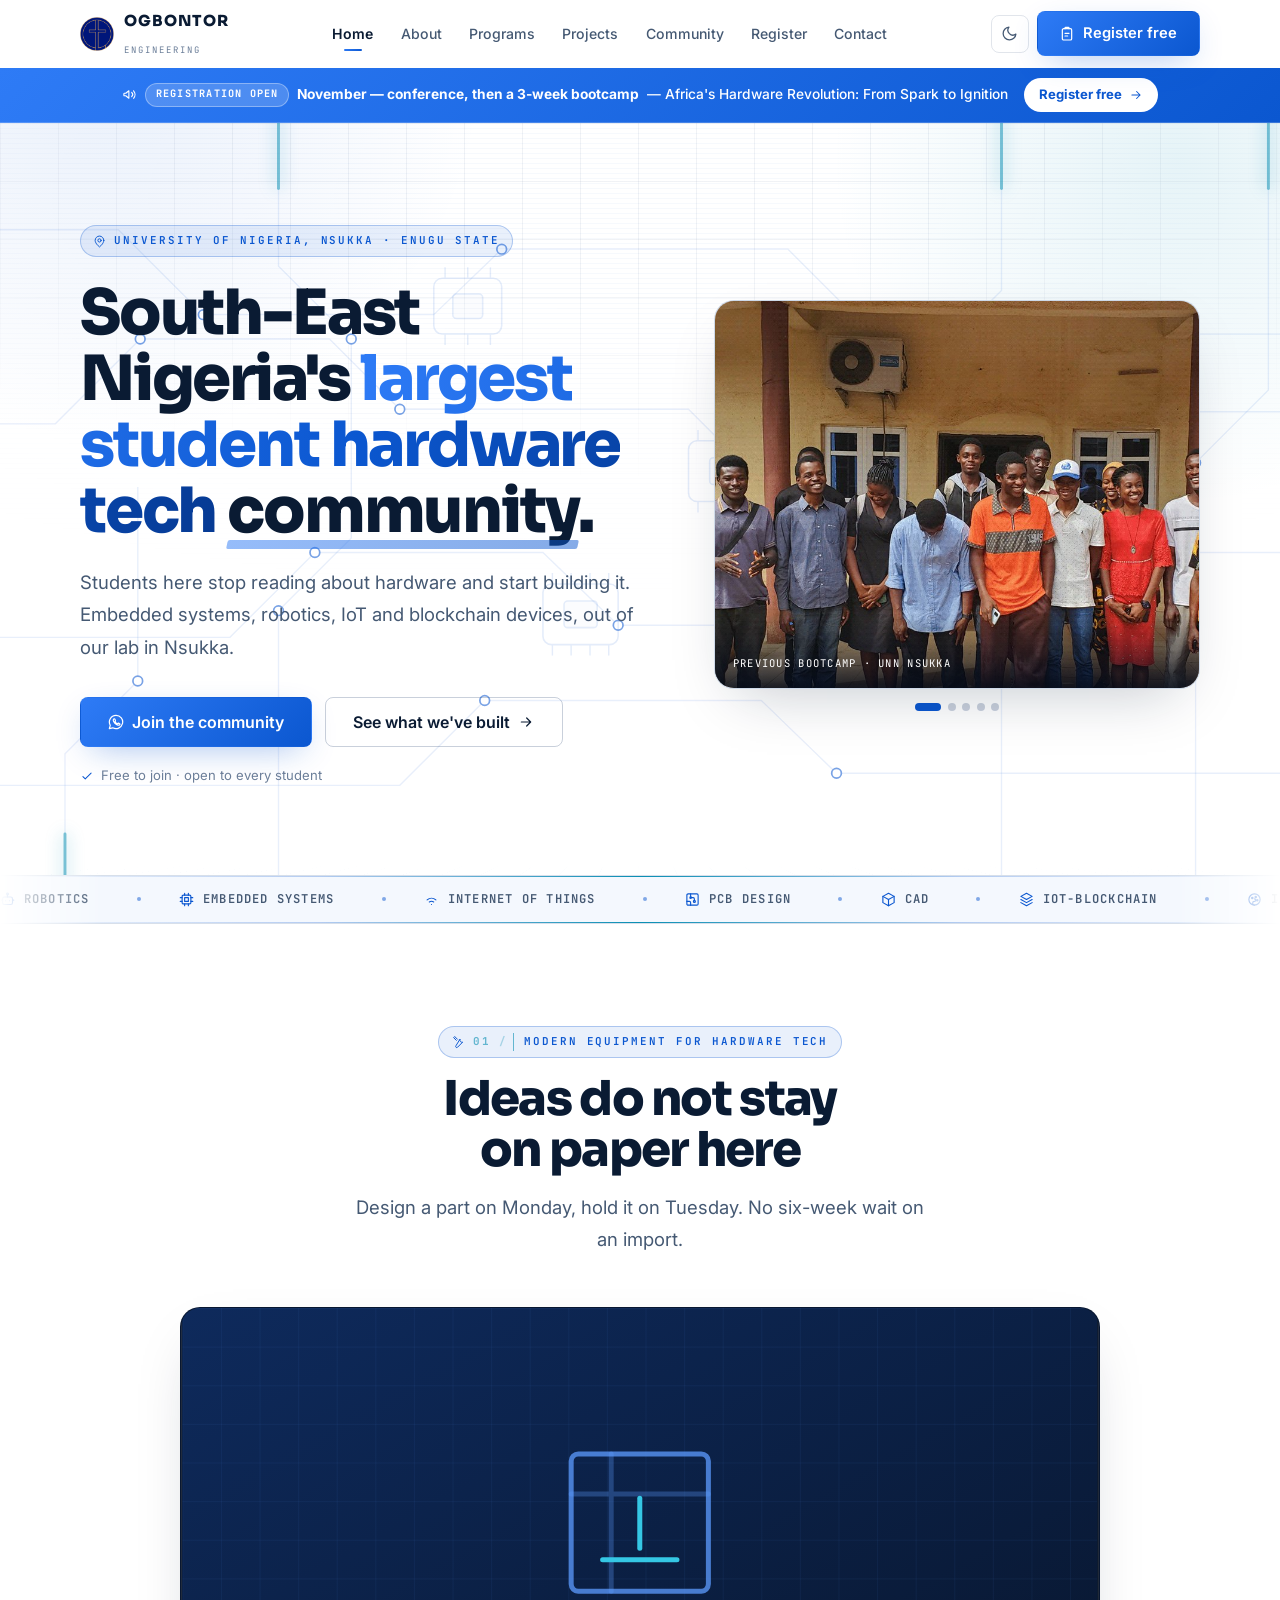
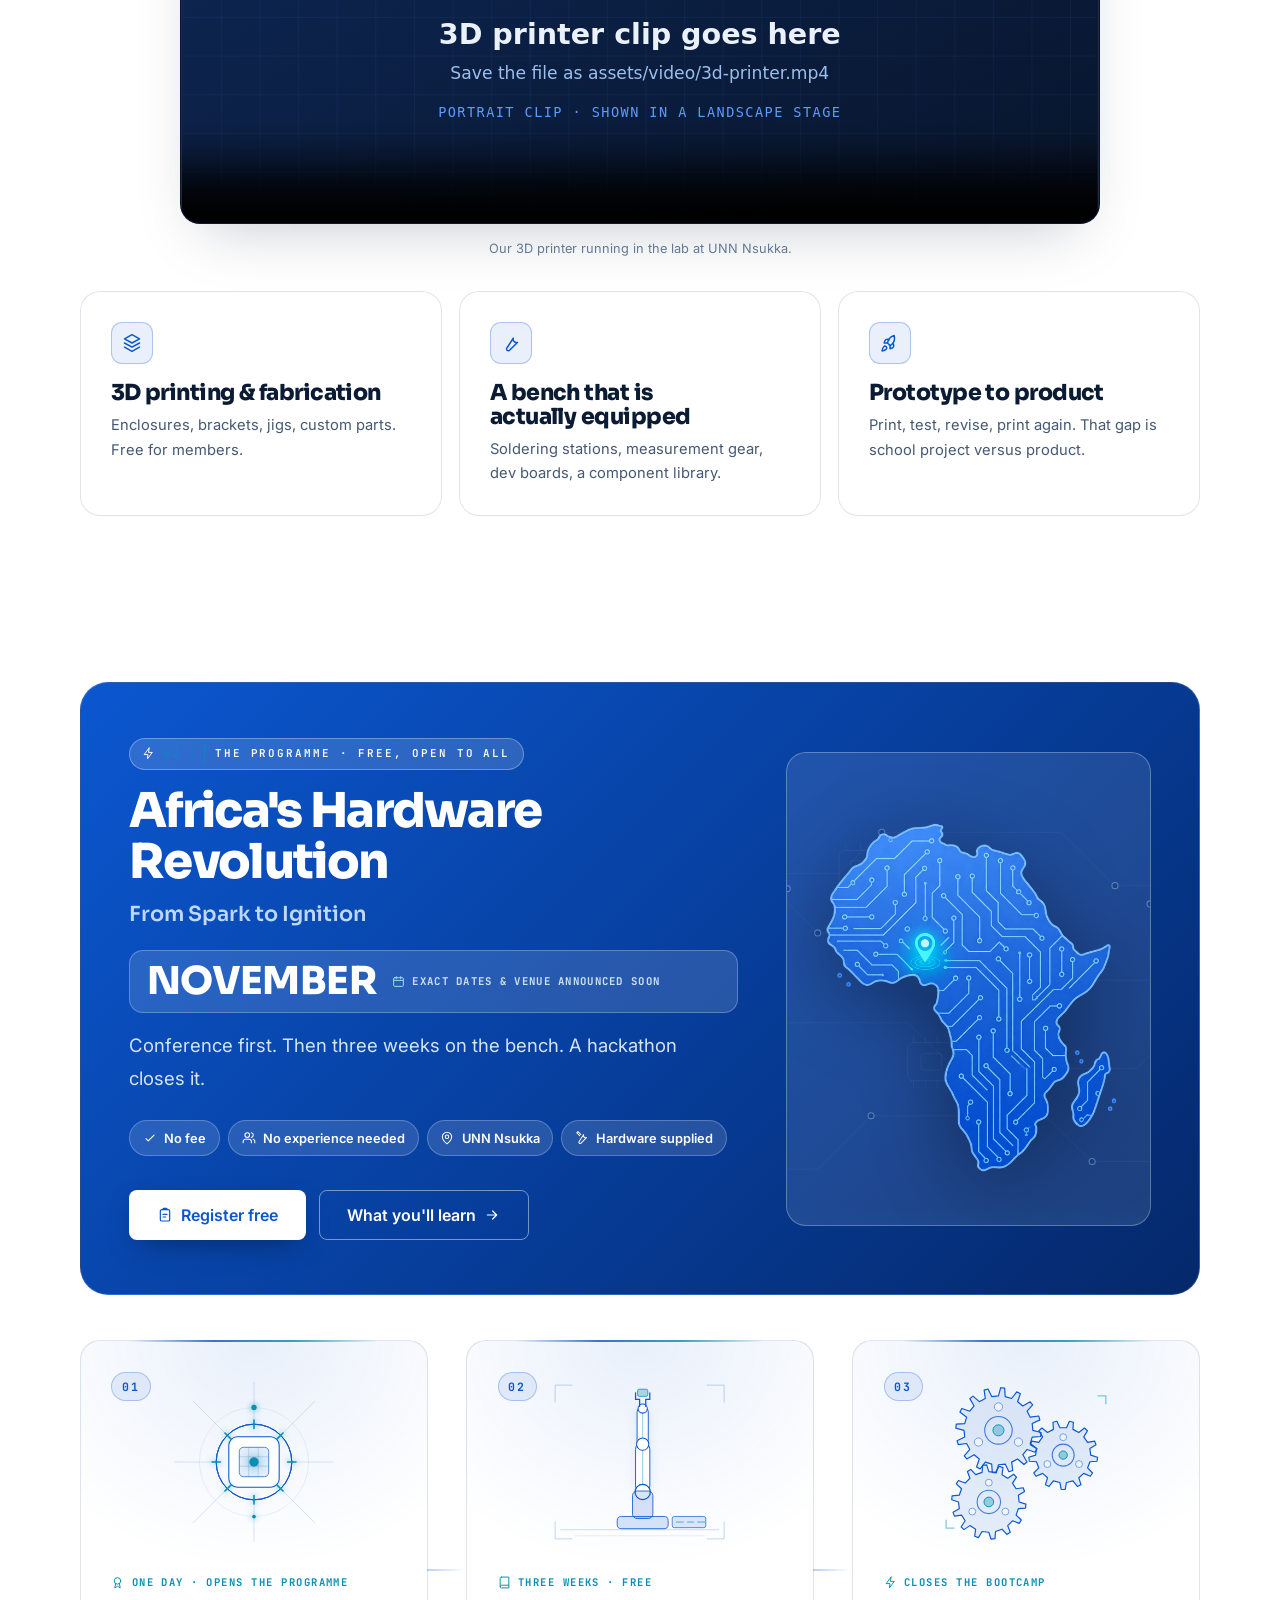
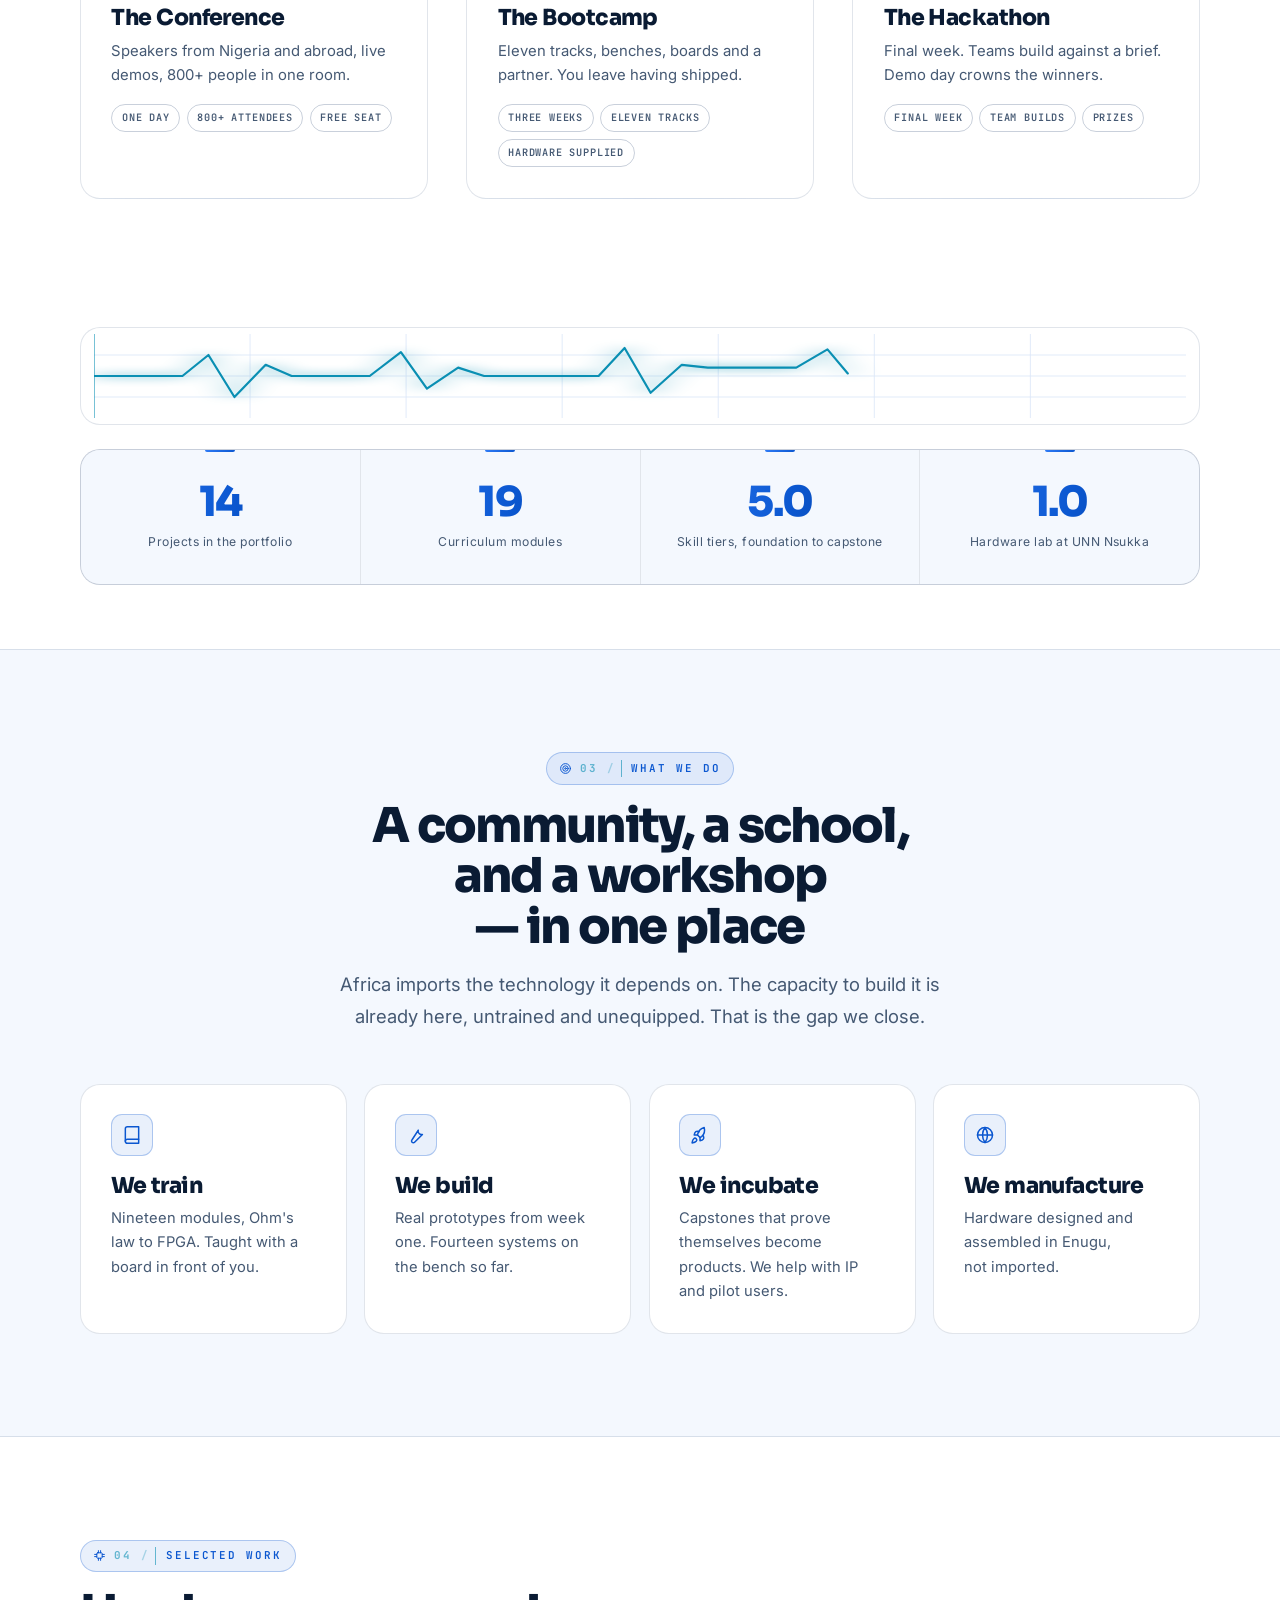
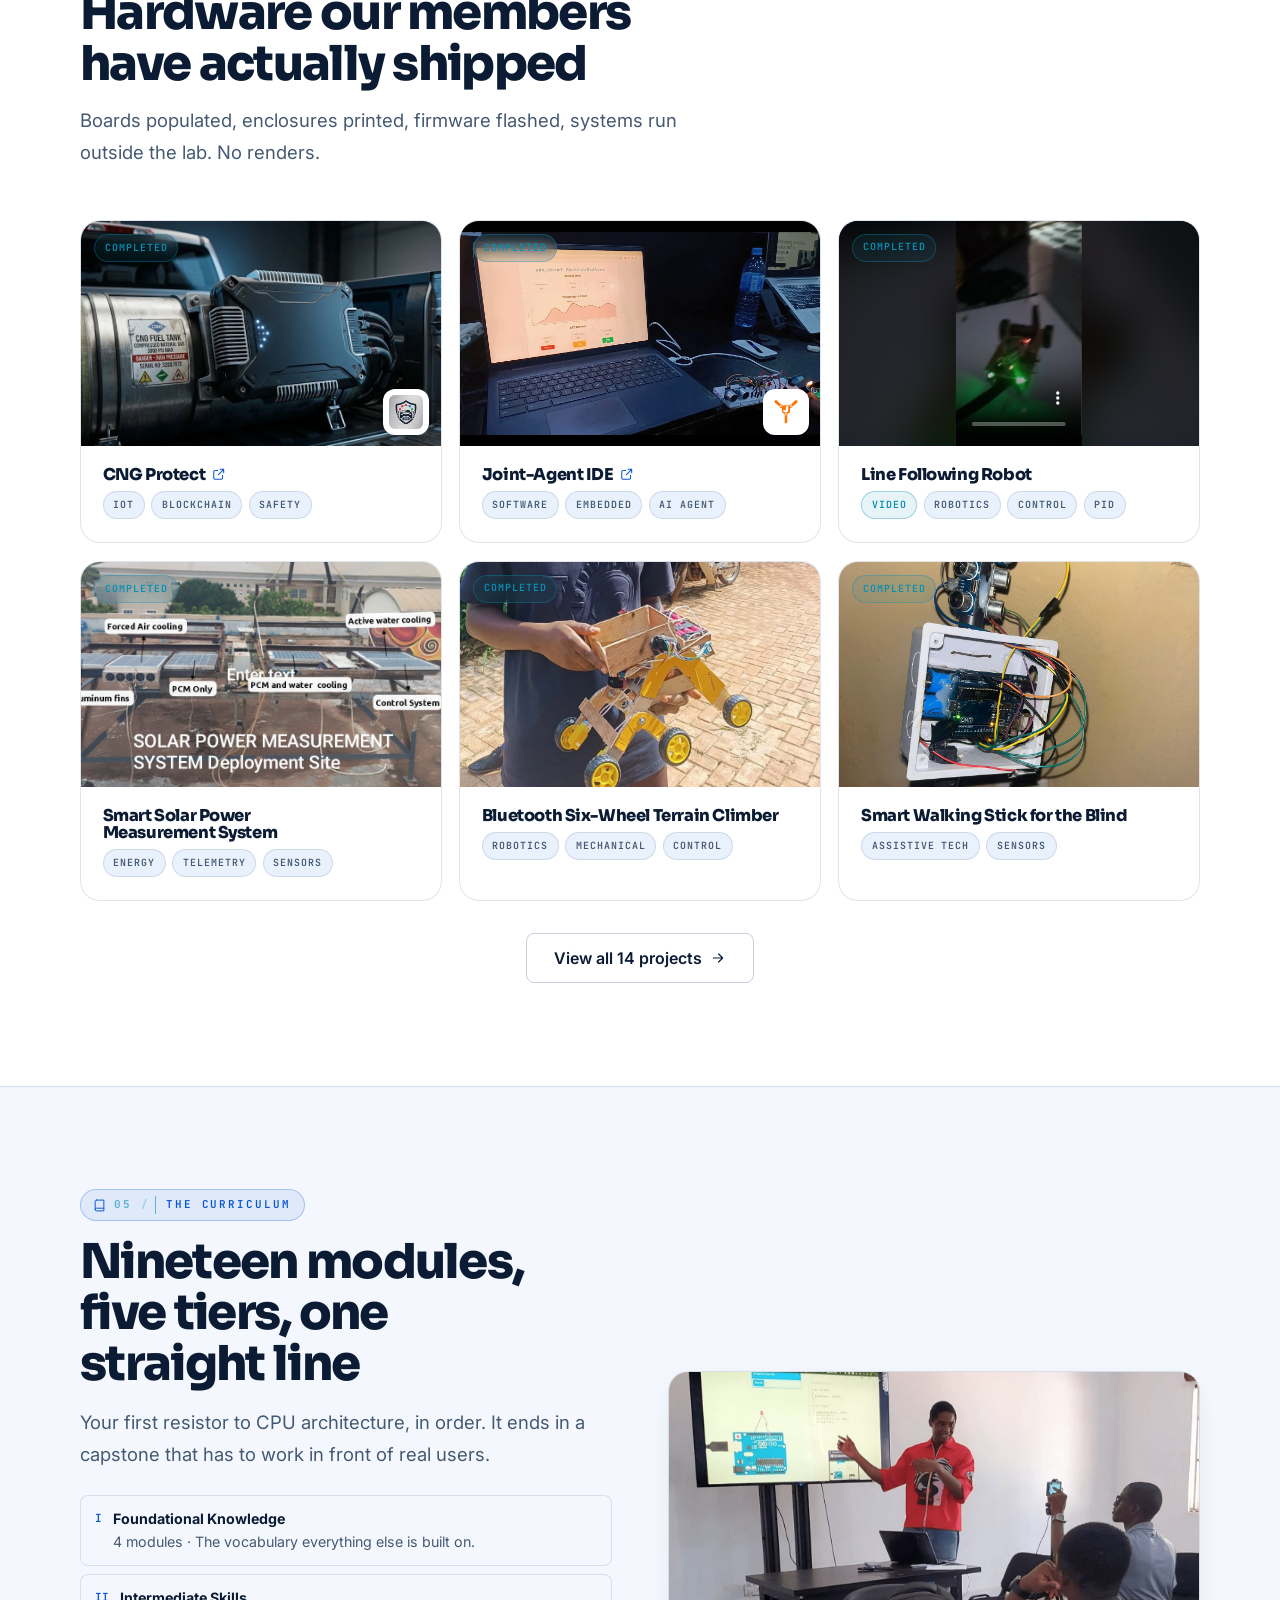
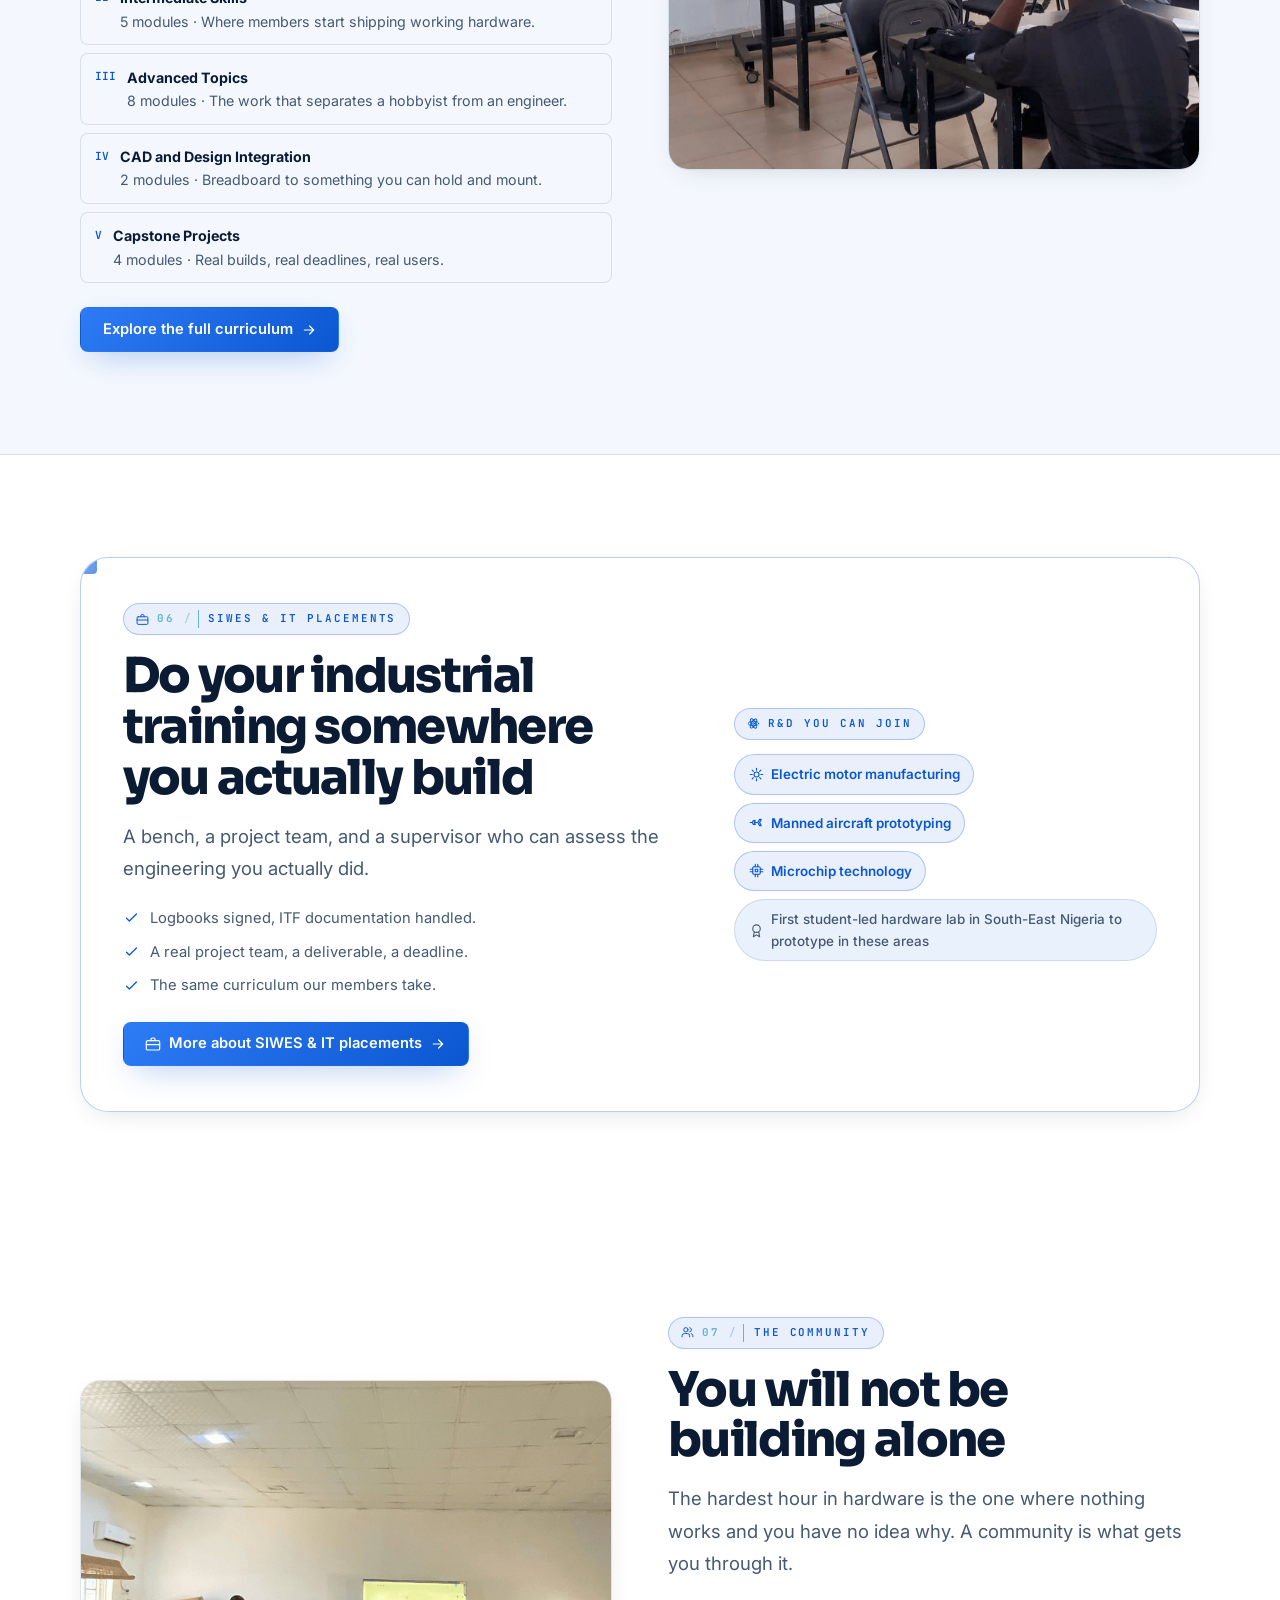
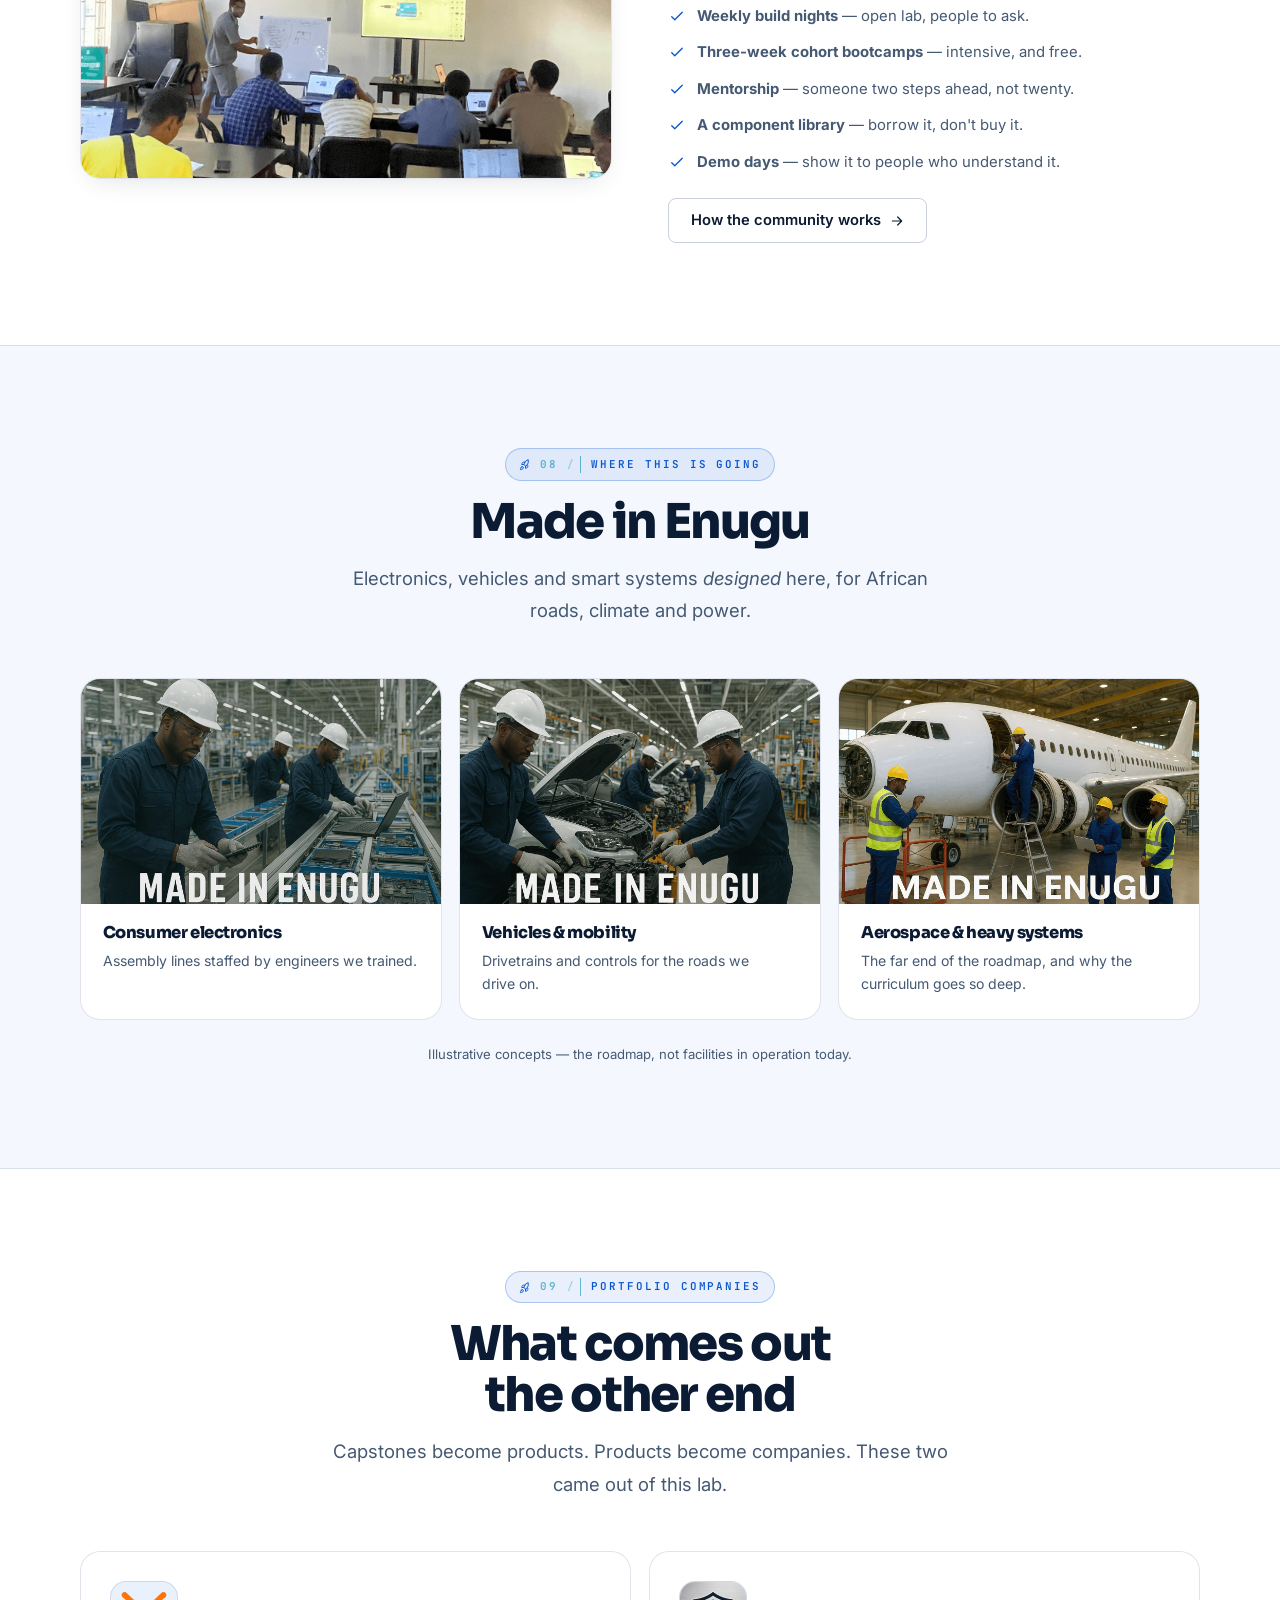
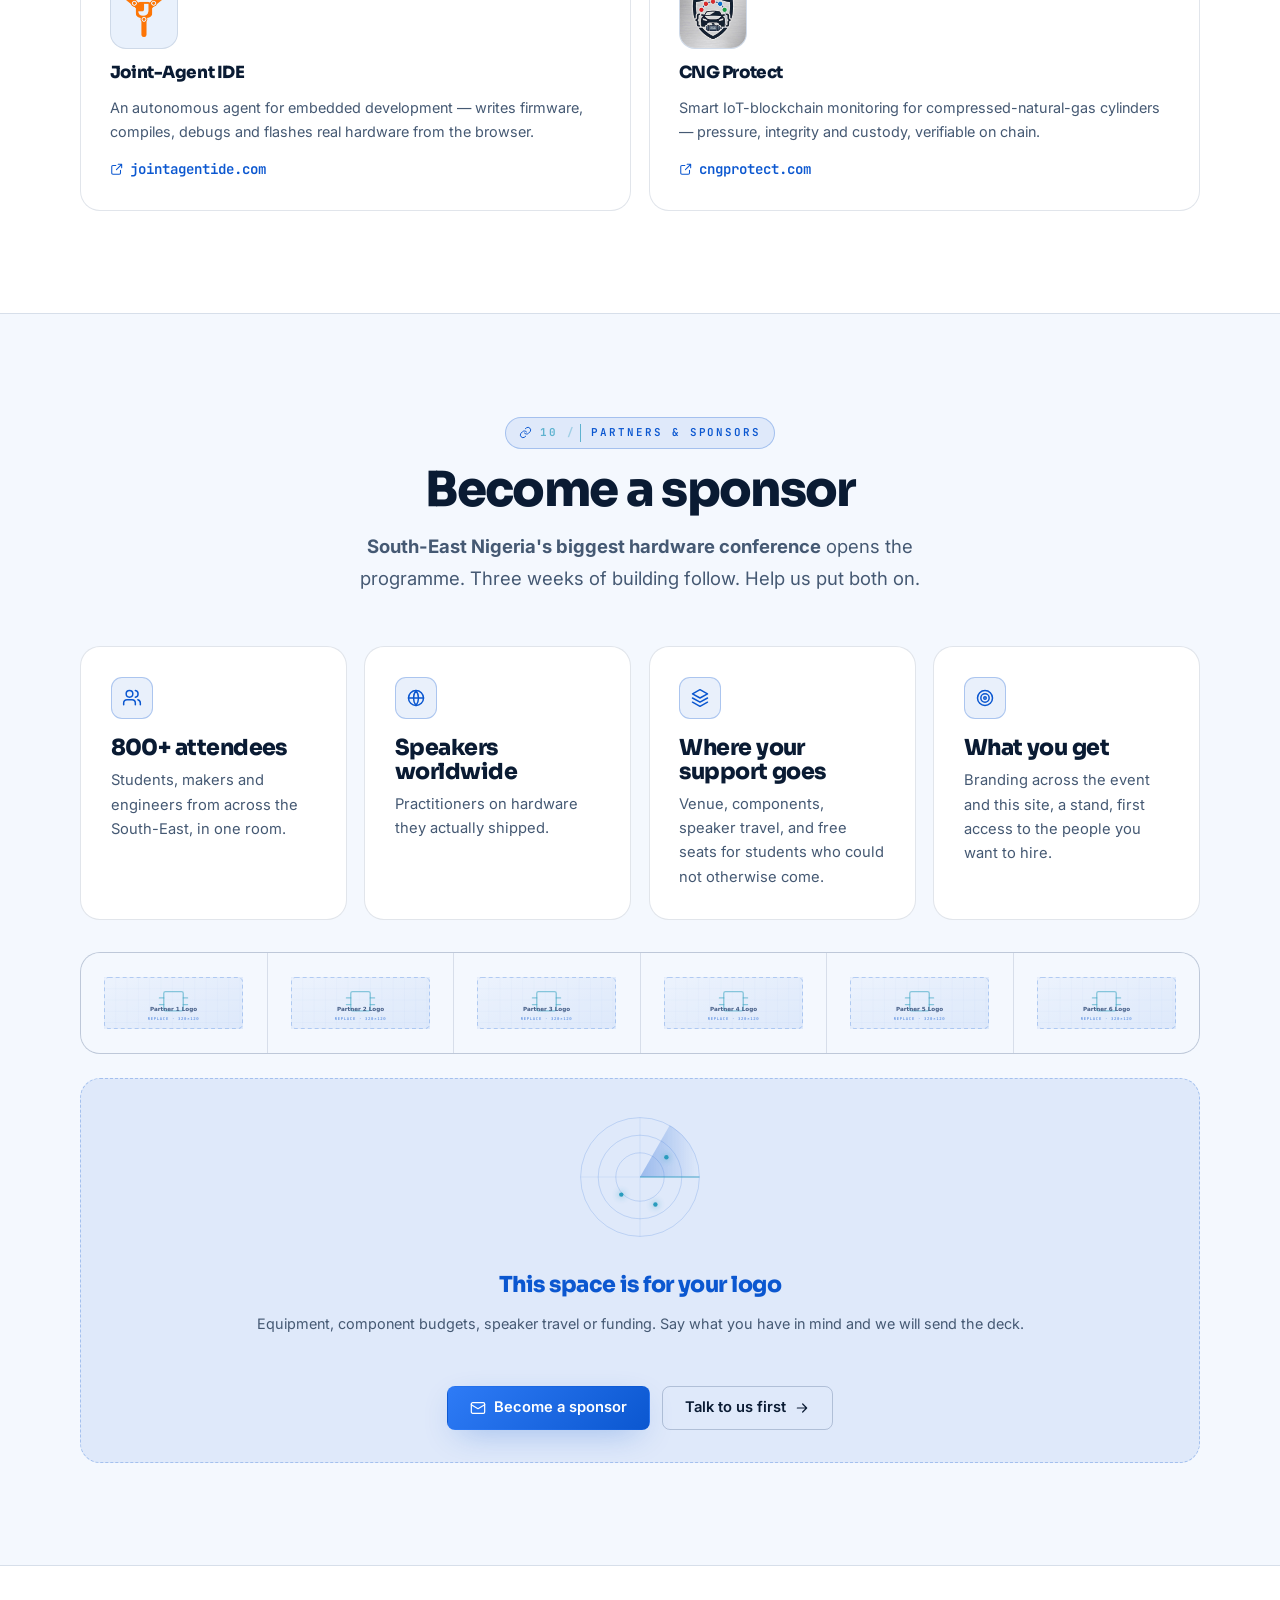
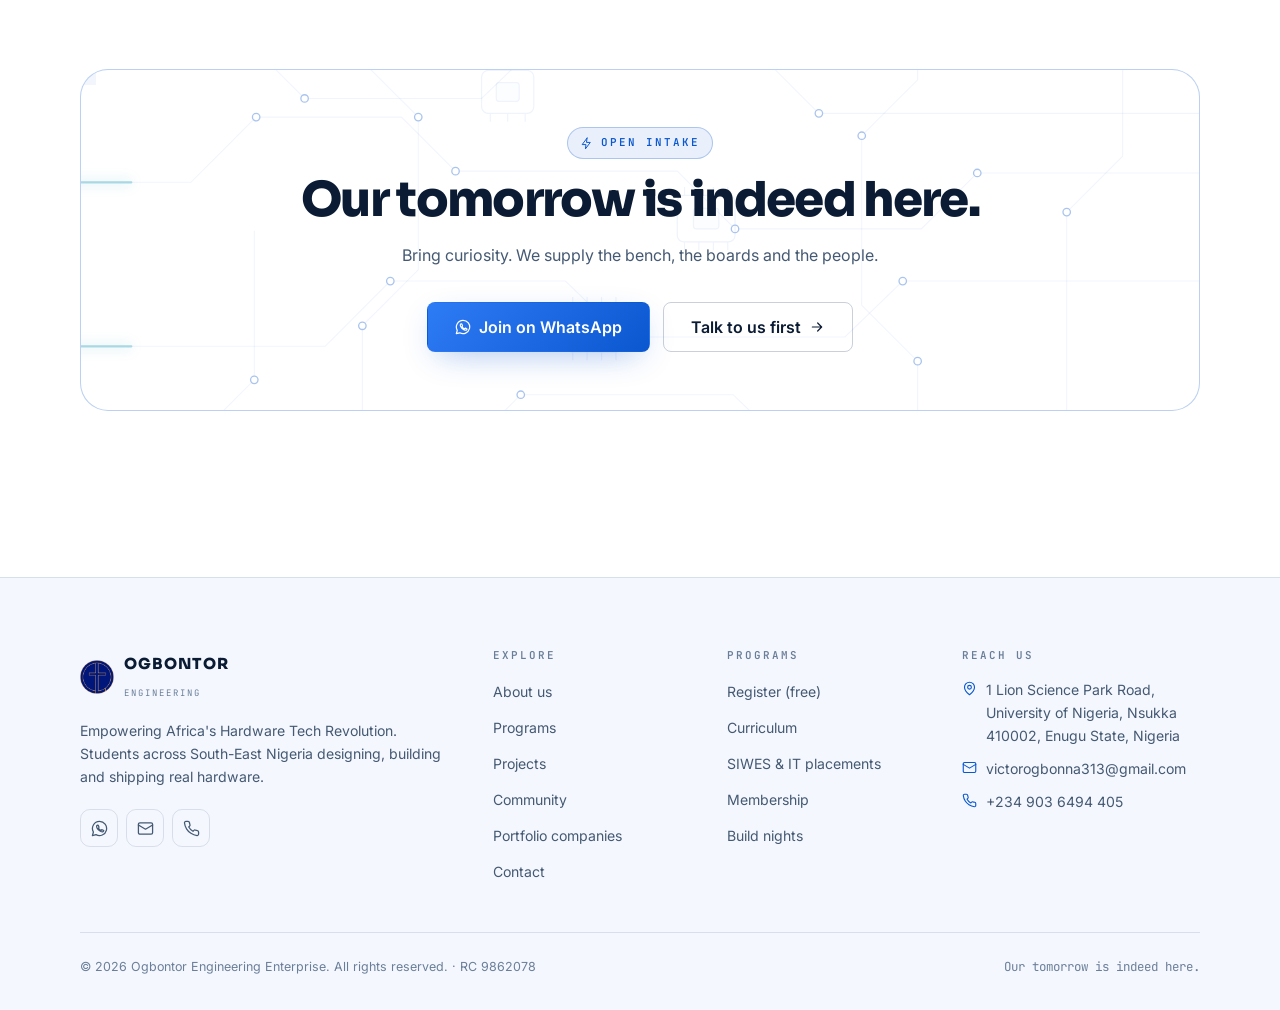
==== commit 81ba5e9d: "Set the month: November, with the missing dates said next to it November is confirmed; the day and t" ====
--- a/index.html
+++ b/index.html
@@ -20,7 +20,7 @@
 <link rel="preconnect" href="https://fonts.gstatic.com" crossorigin>
 <link rel="stylesheet" href="https://fonts.googleapis.com/css2?family=Inter:wght@400;500;600;700&family=Sora:wght@600;700;800&family=Space+Grotesk:wght@500;600;700&family=JetBrains+Mono:wght@400;600;700&display=swap">
 <meta name="register-endpoint" content="https://script.google.com/macros/s/AKfycbyH2rW40zmKwwqDDqF91gTuwTG6fb1hSAtO6N1WHHh8ukCKSzHLNXvC14F_ccUOmxnA/exec">
-<link rel="stylesheet" href="assets/css/styles.css?v=5d2db234">
+<link rel="stylesheet" href="assets/css/styles.css?v=4d6da940">
 <noscript><style>.reveal{opacity:1!important;transform:none!important}</style></noscript>
 <script type="application/ld+json">
 {
@@ -100,7 +100,7 @@
     <p>
       <svg viewBox="0 0 24 24" fill="none" stroke="currentColor" stroke-width="1.8" stroke-linecap="round" stroke-linejoin="round" aria-hidden="true"><path d="M3 11v2a1 1 0 0 0 1 1h2l5 4V6L6 10H4a1 1 0 0 0-1 1z"/><path d="M15.5 8.5a5 5 0 0 1 0 7M18.5 6a9 9 0 0 1 0 12"/></svg>
       <span class="pill">Registration open</span>
-      <strong>Conference, then a 3-week bootcamp</strong>
+      <strong>November &mdash; conference, then a 3-week bootcamp</strong>
       <span class="alert-tagline">&mdash; Africa's Hardware Revolution: From Spark to Ignition</span>
     </p>
     <a class="alert-cta" href="register.html">Register free <svg viewBox="0 0 24 24" fill="none" stroke="currentColor" stroke-width="1.8" stroke-linecap="round" stroke-linejoin="round" aria-hidden="true"><path d="M5 12h14m-6-6 6 6-6 6"/></svg></a>
@@ -300,6 +300,10 @@
         <span class="eyebrow"><svg viewBox="0 0 24 24" fill="none" stroke="currentColor" stroke-width="1.8" stroke-linecap="round" stroke-linejoin="round" aria-hidden="true"><path d="M13 2 4 14h7l-1 8 9-12h-7l1-8z"/></svg> <span class="sec-no">02</span> The programme &middot; free, open to all</span>
         <h2>Africa's Hardware Revolution</h2>
         <p class="theme-line">From Spark to Ignition</p>
+        <div class="when-plate ">
+          <span class="when-month">November</span>
+          <span class="when-note"><svg viewBox="0 0 24 24" fill="none" stroke="currentColor" stroke-width="1.8" stroke-linecap="round" stroke-linejoin="round" aria-hidden="true"><rect x="3" y="5" width="18" height="16" rx="2"/><path d="M8 3v4m8-4v4M3 10h18"/></svg> Exact dates &amp; venue announced soon</span>
+        </div>
         <p class="lede">Conference first. Then three weeks on the bench. A hackathon closes it.</p>
         <div class="bootcamp-facts">
           <span><svg viewBox="0 0 24 24" fill="none" stroke="currentColor" stroke-width="1.8" stroke-linecap="round" stroke-linejoin="round" aria-hidden="true"><path d="m5 13 4 4L19 7"/></svg> No fee</span>
--- a/assets/css/styles.css
+++ b/assets/css/styles.css
@@ -1356,6 +1356,47 @@
 }
 .marquee::before { top: 0; } .marquee::after { bottom: 0; }
 
+/* ---------- The month ----------
+   November is confirmed, the day and the venue are not. The plate sets the
+   month loud and keeps the caveat beside it, never on its own line where it
+   could be skimmed past. */
+.when-plate {
+  position: relative; overflow: hidden;
+  display: flex; align-items: center; flex-wrap: wrap; gap: .45rem 1rem;
+  margin-top: 1.15rem; padding: .72rem 1.05rem;
+  border: 1px solid var(--accent-line); border-radius: var(--r);
+  background: var(--accent-soft);
+}
+.when-plate::before {
+  content: ""; position: absolute; inset-block: 0; left: -40%; width: 38%;
+  background: linear-gradient(90deg, transparent,
+              color-mix(in srgb, var(--cyan) 18%, transparent), transparent);
+  animation: plateSweep 6s ease-in-out infinite;
+}
+@keyframes plateSweep { 0% { left: -40%; } 62%, 100% { left: 110%; } }
+.when-plate > * { position: relative; z-index: 1; }
+.when-month {
+  font-family: var(--font-display); font-weight: 800; line-height: 1;
+  font-size: clamp(1.65rem, 3.7vw, 2.4rem);
+  letter-spacing: -.015em; text-transform: uppercase; color: var(--accent);
+}
+.when-note {
+  display: inline-flex; align-items: center; gap: .45rem;
+  font-family: var(--font-mono); font-size: .67rem; font-weight: 700;
+  letter-spacing: .12em; text-transform: uppercase; color: var(--text-muted);
+}
+.when-note svg { width: 13px; height: 13px; flex: none; color: var(--cyan); }
+.when-plate--lg { margin-top: 1.4rem; }
+.when-plate--lg .when-month {
+  font-size: clamp(2rem, 4.8vw, 3.1rem);
+  background: var(--grad-text); -webkit-background-clip: text; background-clip: text; color: transparent;
+}
+/* on the blue programme banner the plate inverts */
+.bootcamp .when-plate { background: rgba(255,255,255,.13); border-color: rgba(255,255,255,.26); }
+.bootcamp .when-month { color: #fff; }
+.bootcamp .when-note { color: #CFE0FA; }
+.bootcamp .when-note svg { color: #9FD9E8; }
+
 /* The closing band gets the board behind it, so the last thing on the page is
    still moving. The band already clips and positions itself further up. */
 .cta-band > *:not(.cta-circuit) { z-index: 1; }
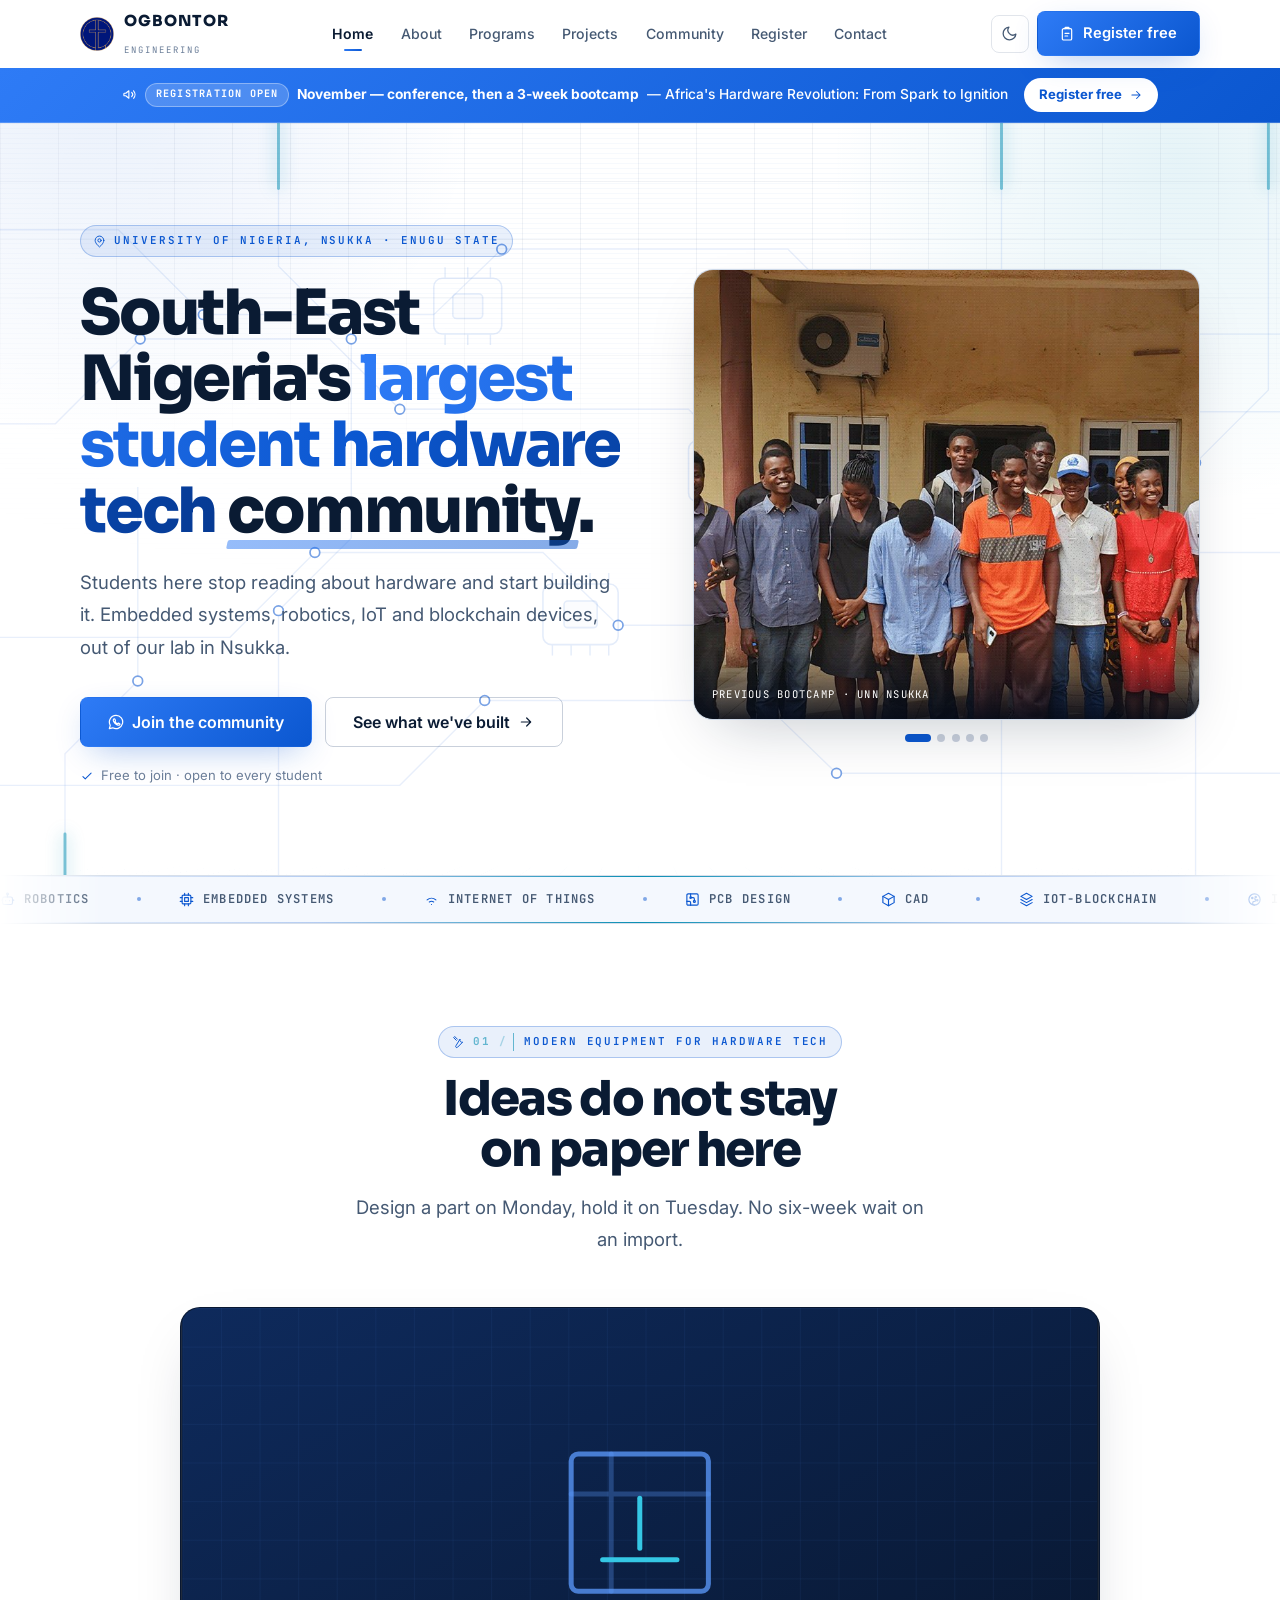
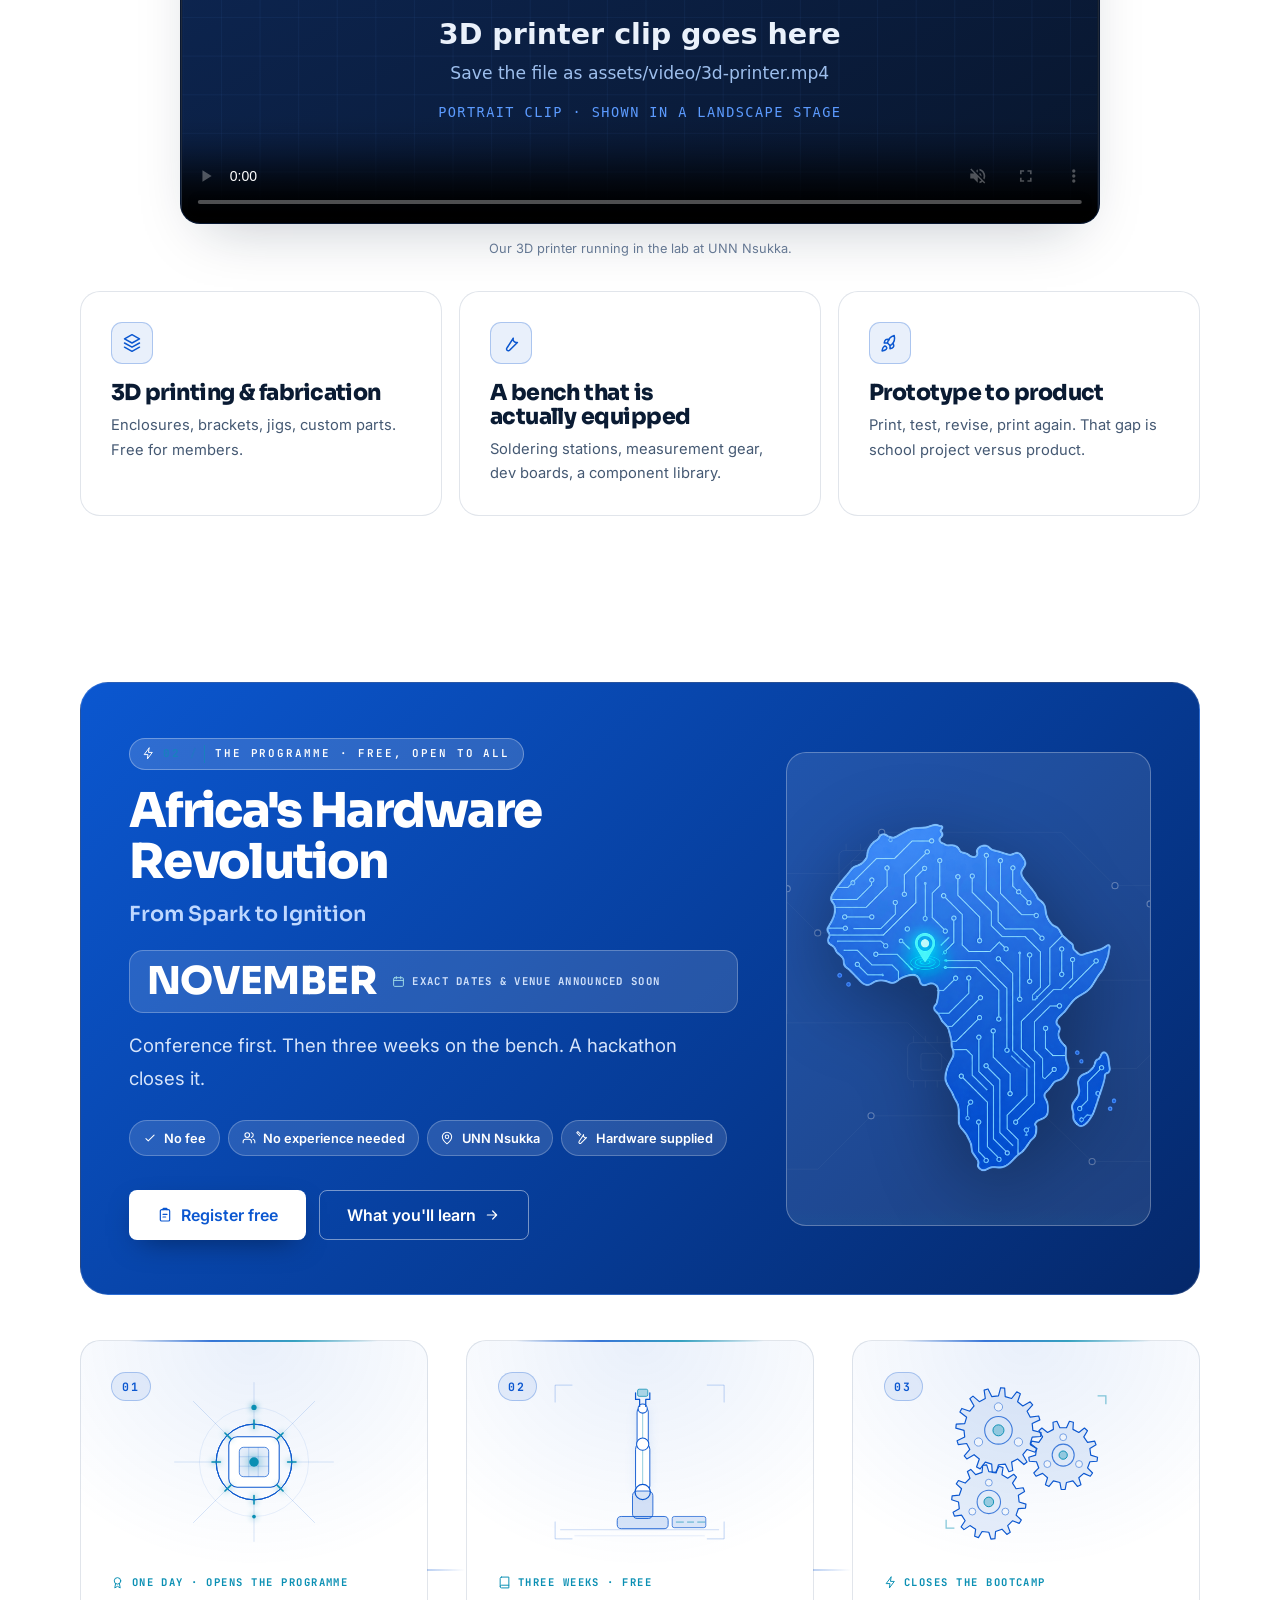
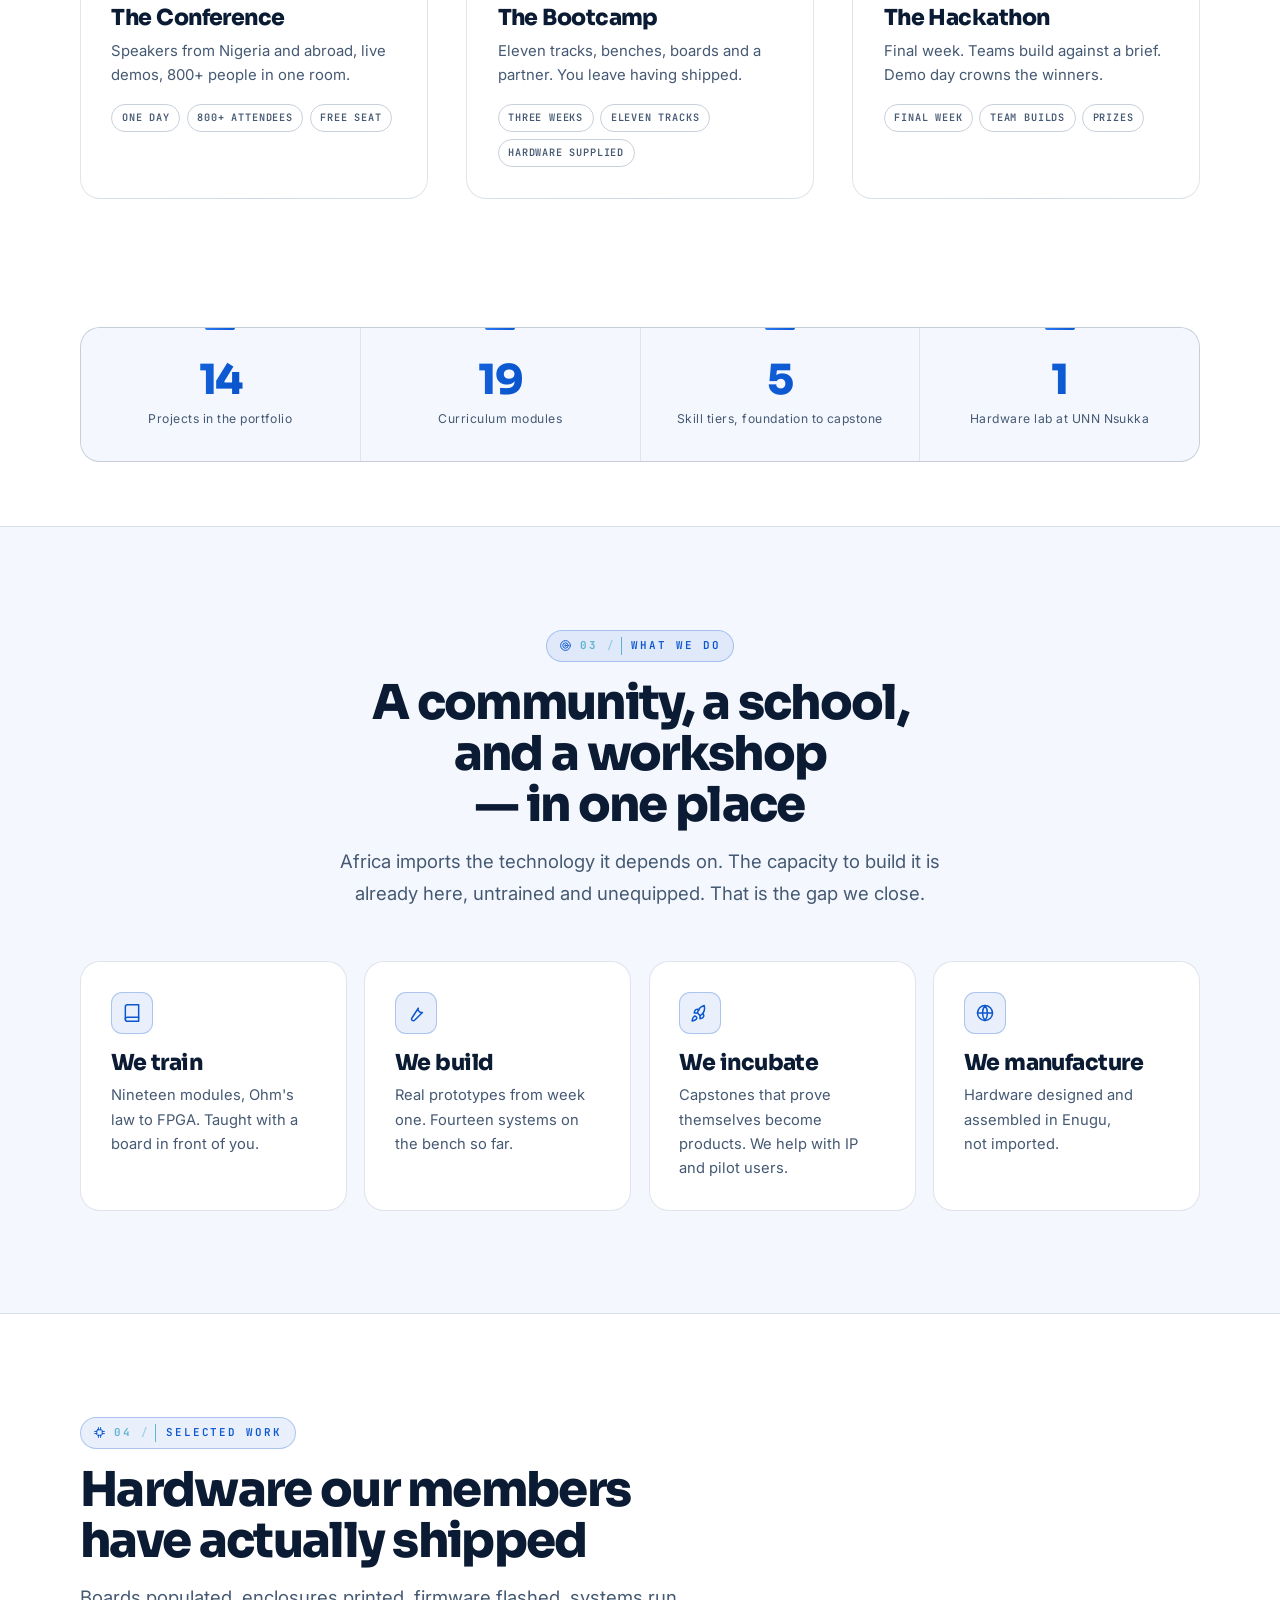
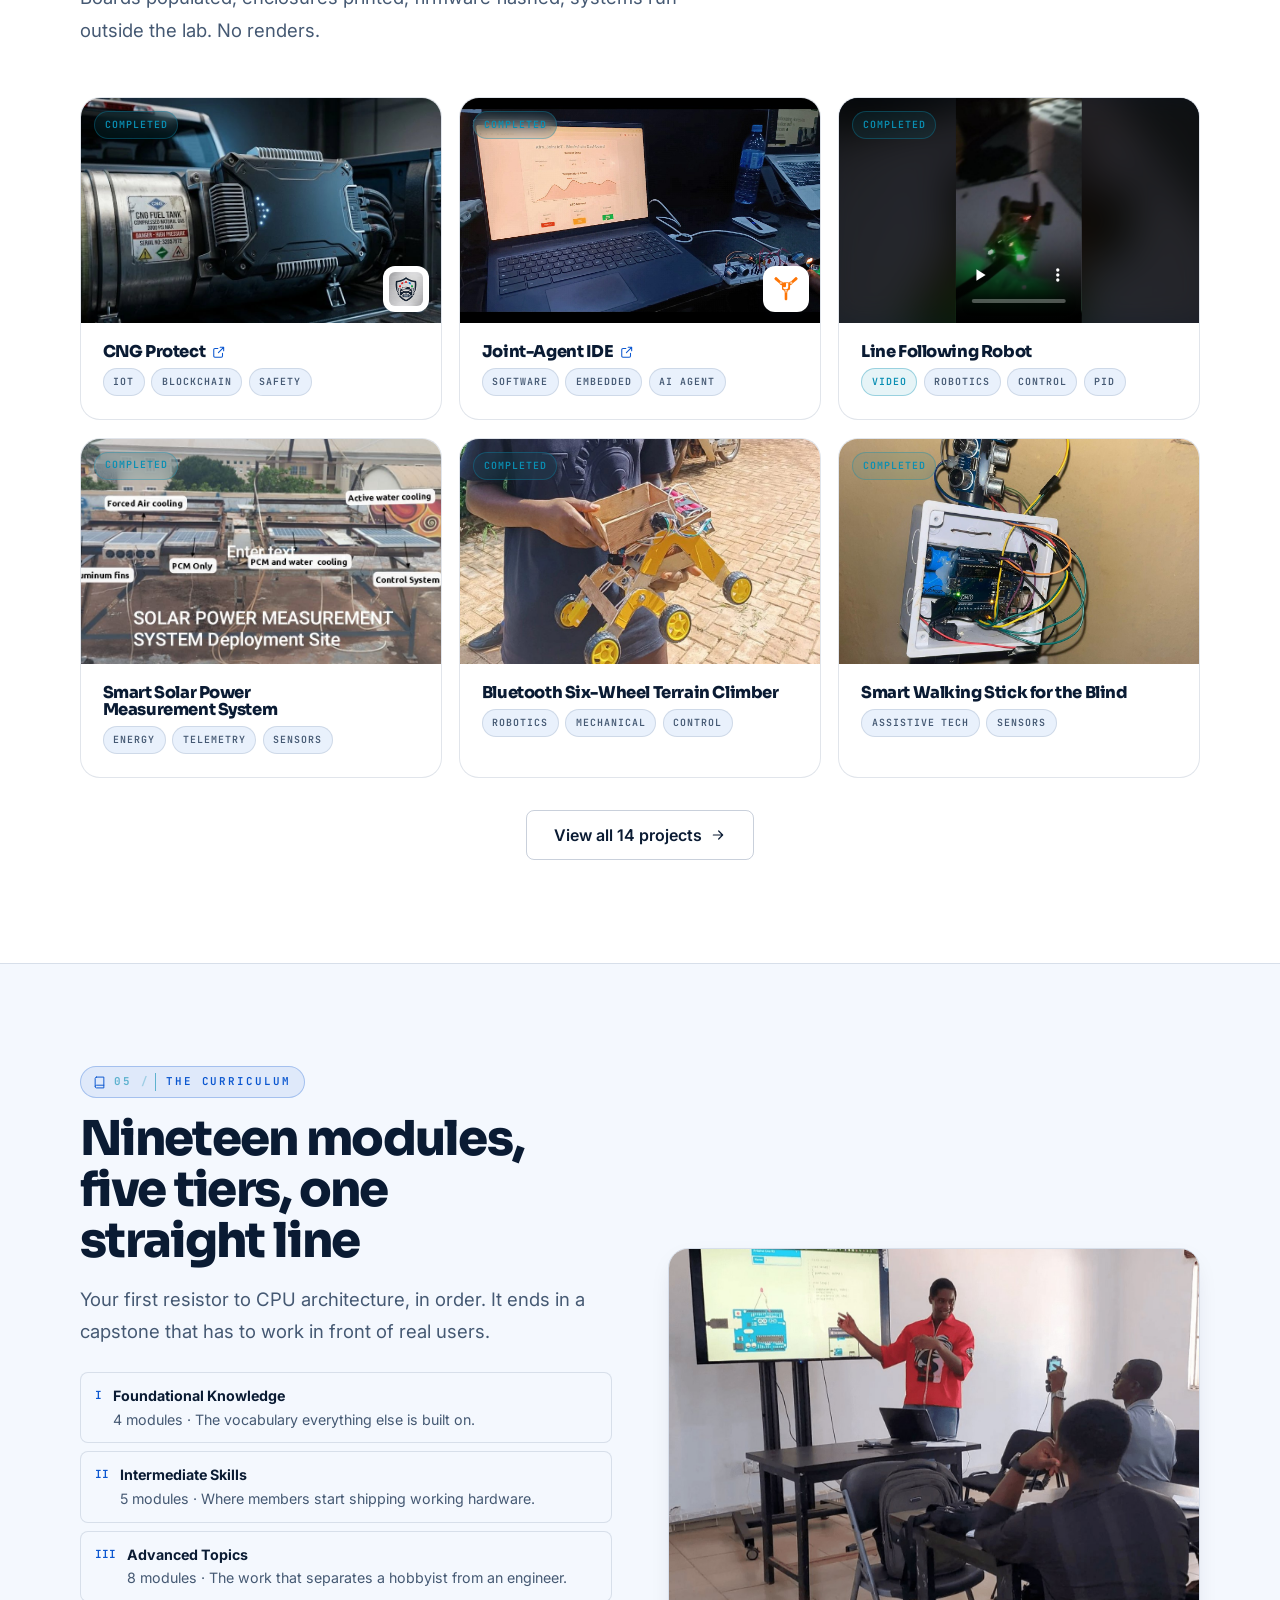
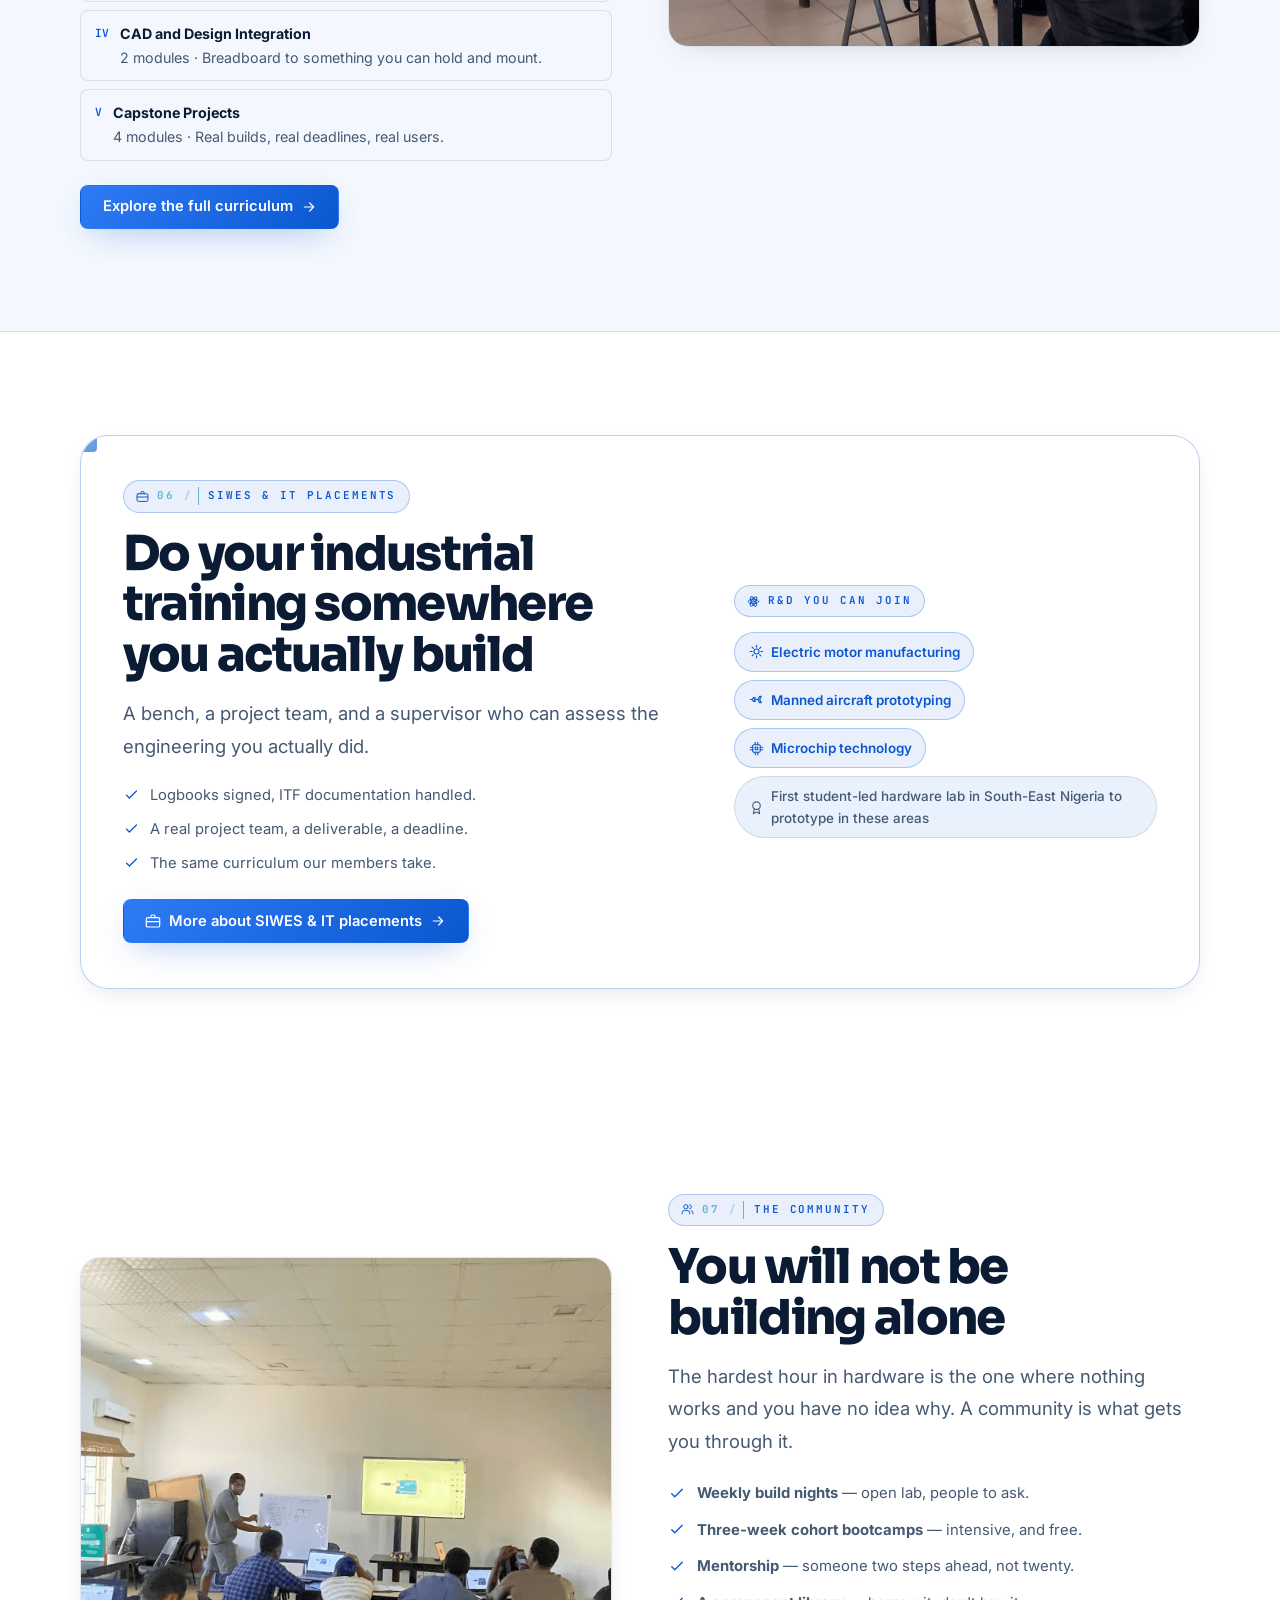
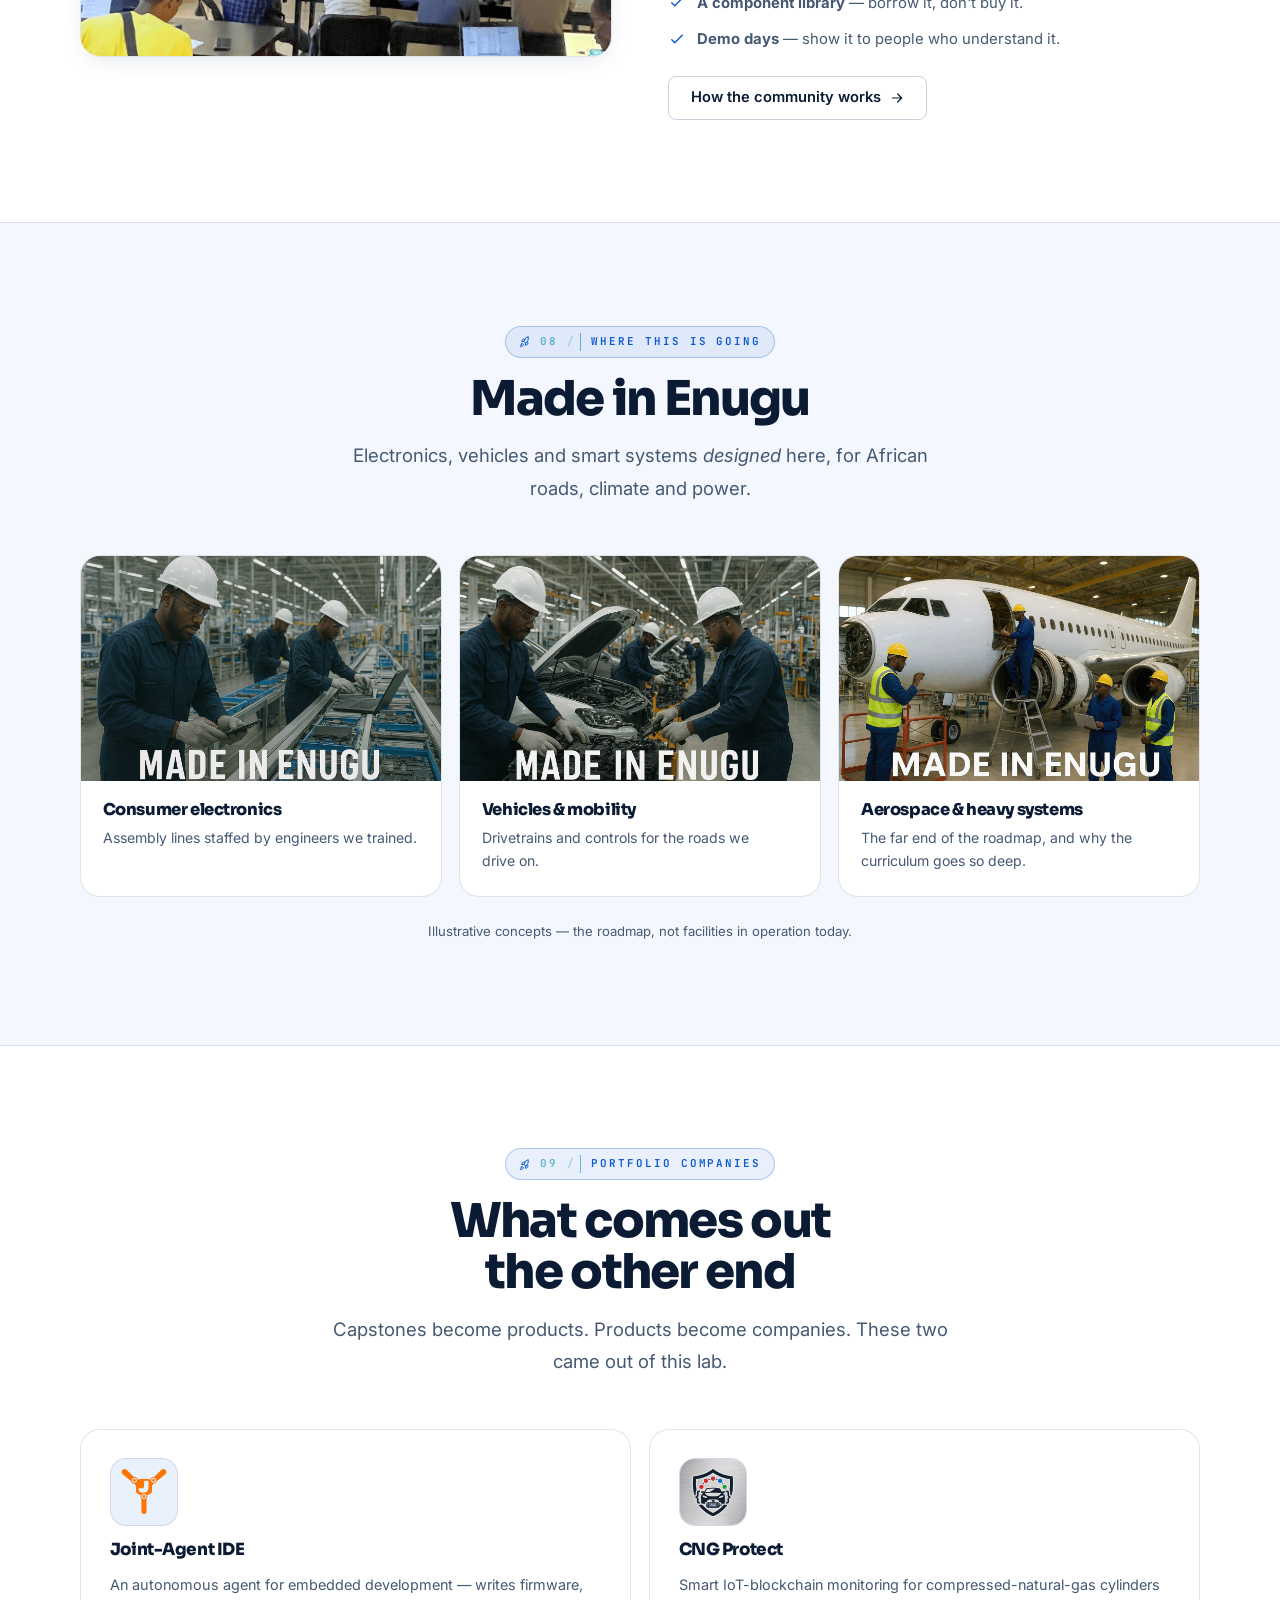
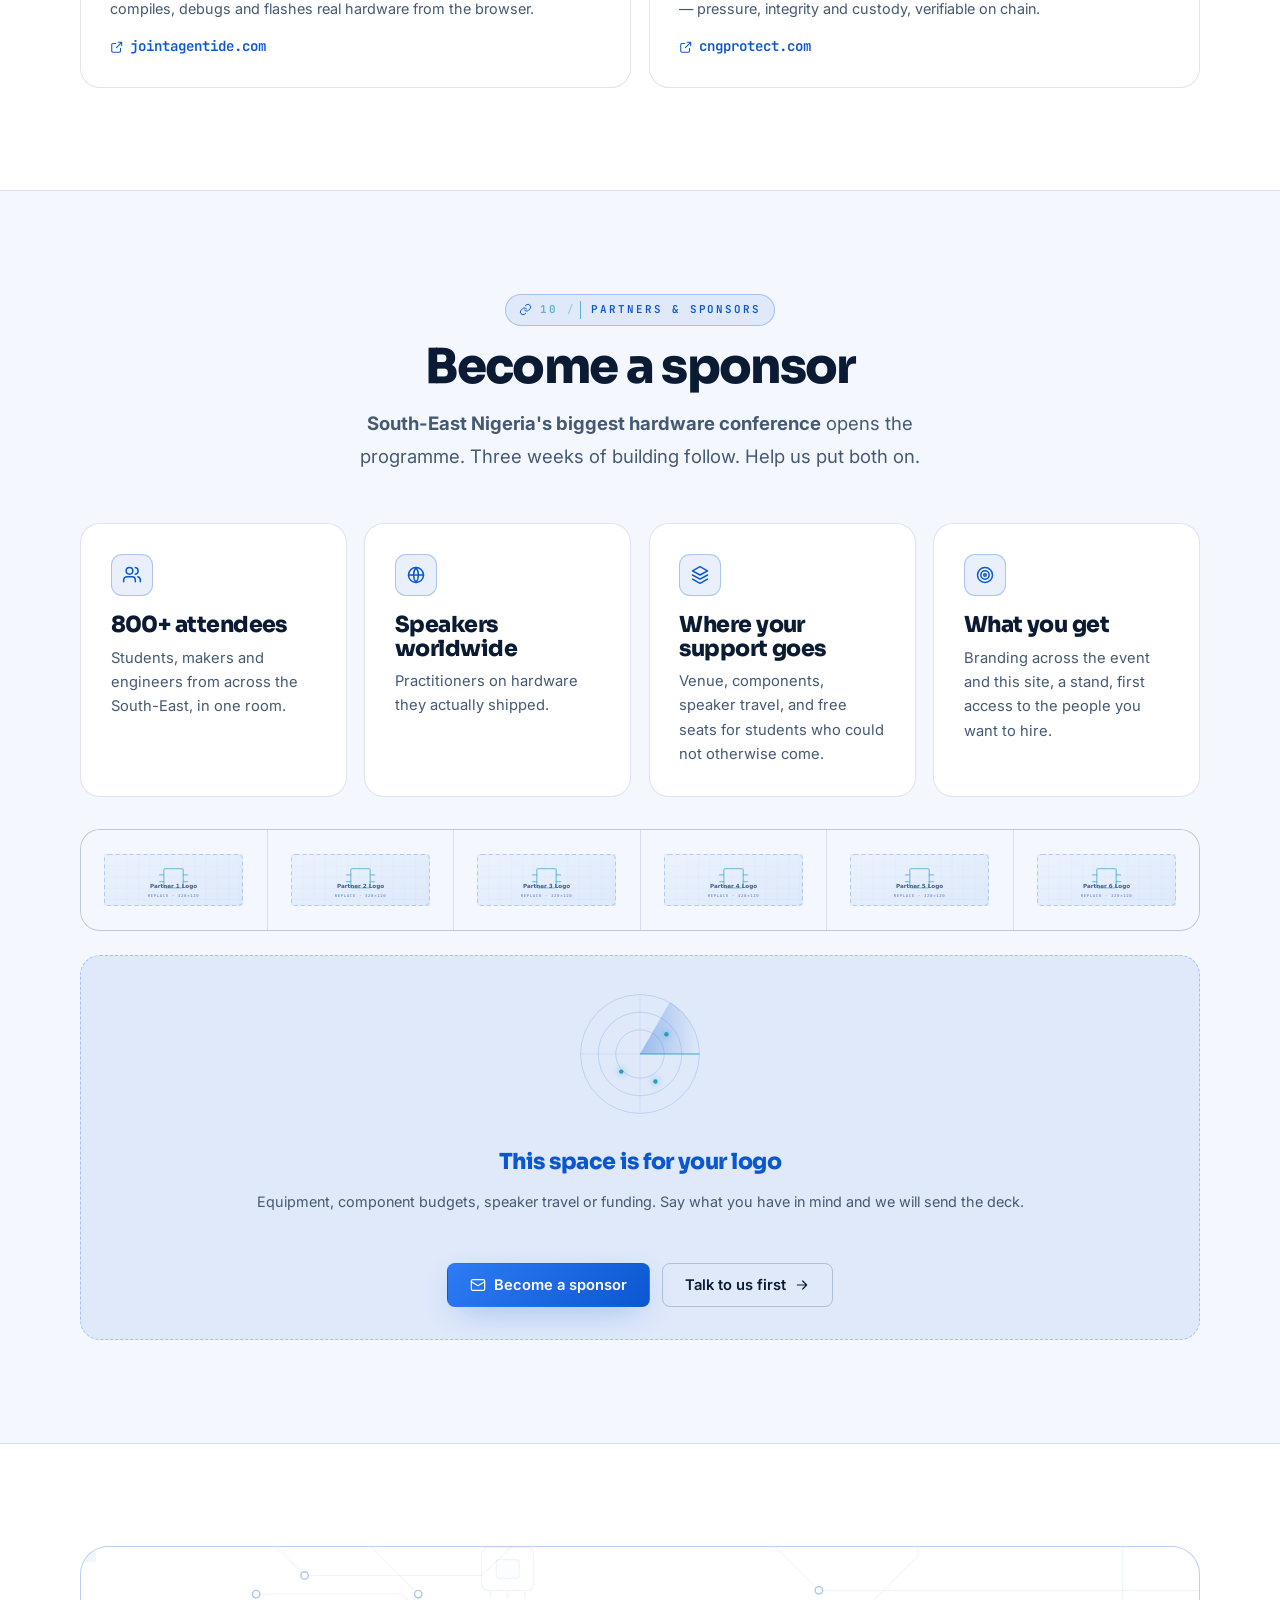
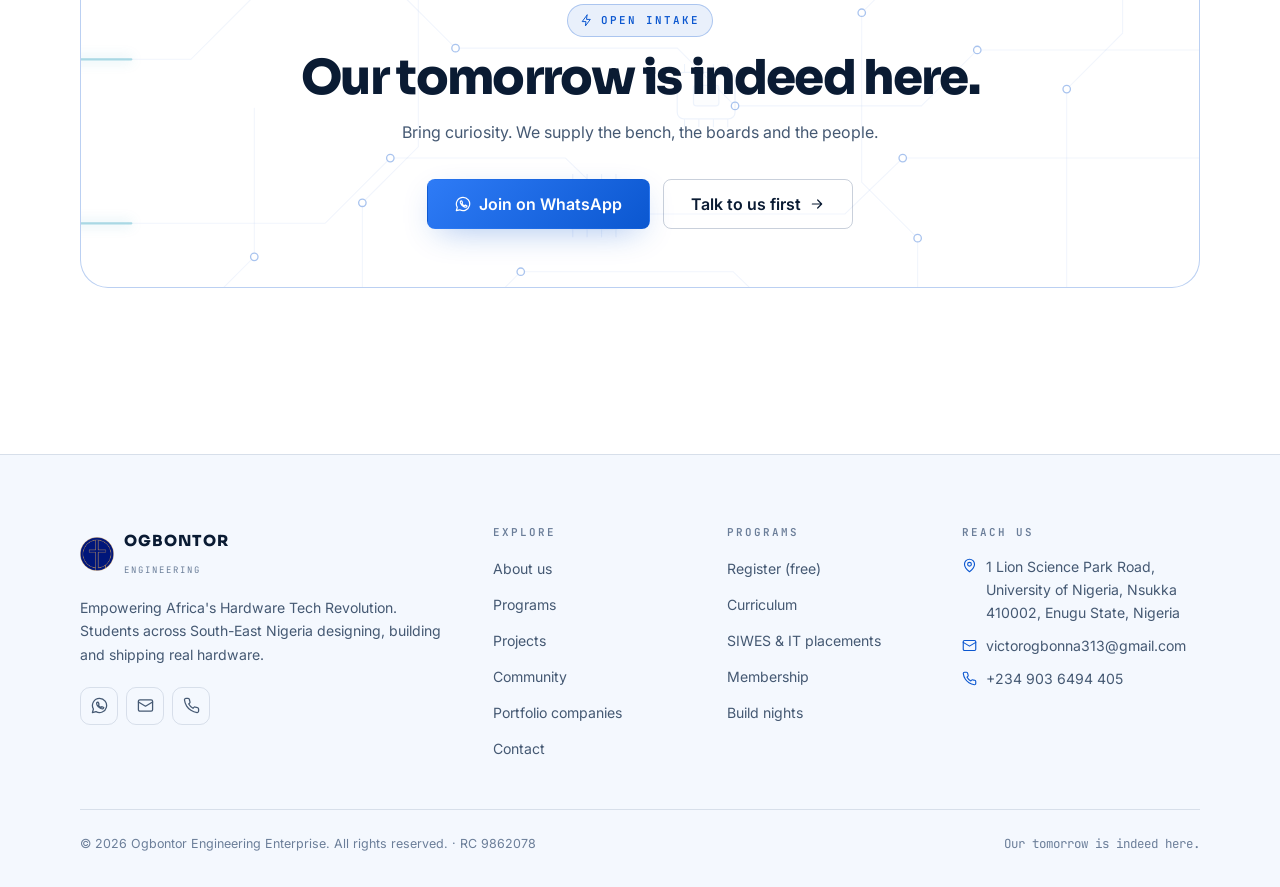
==== commit e653c845: "Drop the stat-band oscilloscope, give the hero carousel more room The animated wave strip above the " ====
--- a/index.html
+++ b/index.html
@@ -20,7 +20,7 @@
 <link rel="preconnect" href="https://fonts.gstatic.com" crossorigin>
 <link rel="stylesheet" href="https://fonts.googleapis.com/css2?family=Inter:wght@400;500;600;700&family=Sora:wght@600;700;800&family=Space+Grotesk:wght@500;600;700&family=JetBrains+Mono:wght@400;600;700&display=swap">
 <meta name="register-endpoint" content="https://script.google.com/macros/s/AKfycbyH2rW40zmKwwqDDqF91gTuwTG6fb1hSAtO6N1WHHh8ukCKSzHLNXvC14F_ccUOmxnA/exec">
-<link rel="stylesheet" href="assets/css/styles.css?v=4d6da940">
+<link rel="stylesheet" href="assets/css/styles.css?v=0b85833b">
 <noscript><style>.reveal{opacity:1!important;transform:none!important}</style></noscript>
 <script type="application/ld+json">
 {
@@ -477,12 +477,6 @@
 
   <section class="section section--tight">
     <div class="container">
-      <div class="mg-strip reveal" aria-hidden="true"><svg class="mg mg-wave " viewBox="0 0 420 120" preserveAspectRatio="none"
-     aria-hidden="true" focusable="false">
-  <path class="mgw-grid" vector-effect="non-scaling-stroke" d="M0 30h420M0 60h420M0 90h420M60 0v120M120 0v120M180 0v120M240 0v120M300 0v120M360 0v120"/>
-  <path class="mgw-trace" vector-effect="non-scaling-stroke" d="M0 60h34l10-30 10 60 12-46 10 16h30l12-34 10 52 12-30 10 12h44l10-40 10 64 12-40 10 4h34l12-26 10 44 12-30 10 12h58"/>
-  <path class="mgw-scan" vector-effect="non-scaling-stroke" d="M0 0v120"/>
-</svg></div>
       <div class="stats reveal">
         <div class="stat">
           <div class="stat-num grad-text" data-count="14" data-suffix="" data-prefix="">0</div>
@@ -965,6 +959,6 @@
   </div>
 </div>
 
-<script src="assets/js/main.js?v=fd4d6528"></script>
+<script src="assets/js/main.js?v=aa3d6376"></script>
 </body>
 </html>
--- a/assets/css/styles.css
+++ b/assets/css/styles.css
@@ -236,7 +236,7 @@
 .hero { position: relative; padding-block: clamp(3rem, 8vw, 6.5rem) clamp(3rem, 7vw, 5.5rem); overflow: hidden; }
 .hero .container { position: relative; z-index: 1; }
 .hero-grid { display: grid; gap: clamp(2.5rem, 5vw, 4rem); align-items: center; }
-@media (min-width: 980px) { .hero-grid { grid-template-columns: 1.08fr .92fr; } }
+@media (min-width: 980px) { .hero-grid { grid-template-columns: 1.04fr .96fr; } }
 .hero h1 { margin-top: 1.4rem; }
 .hero .lede { margin-top: 1.35rem; max-width: 56ch; }
 .hero-cta { display: flex; flex-wrap: wrap; gap: .8rem; margin-top: 2.1rem; }
@@ -668,7 +668,7 @@
   border: 1px solid var(--line); background: var(--surface-3);
   box-shadow: var(--shadow-lg);
 }
-@media (min-width: 980px) { .carousel-window { aspect-ratio: 5 / 4; } }
+@media (min-width: 980px) { .carousel-window { aspect-ratio: 9 / 8; } }
 .slide {
   position: absolute; inset: 0; opacity: 0; visibility: hidden;
   transition: opacity .7s ease, transform .7s ease;
@@ -684,8 +684,9 @@
 }
 /* text slides */
 .slide--cta {
-  display: grid; place-content: center; text-align: center; gap: .9rem;
-  padding: clamp(1.4rem, 4vw, 2.4rem); color: #fff;
+  display: grid; align-content: center; justify-items: center;
+  text-align: center; gap: clamp(.5rem, 1.6vw, .9rem); overflow: hidden;
+  padding: clamp(1.1rem, 4vw, 2.4rem); color: #fff;
   background: linear-gradient(140deg, #0B57D0 0%, #063A93 60%, #041F55 100%);
 }
 .slide--cta::before {
@@ -706,7 +707,7 @@
 .slide--cta .btn { background: #fff; color: var(--accent); box-shadow: 0 10px 26px -10px rgba(0,0,0,.55); }
 .slide--cta .btn:hover { background: #F2F7FF; }
 .slide-inset {
-  width: min(210px, 62%); margin: .35rem auto 0; border-radius: 12px; overflow: hidden;
+  width: min(210px, 62%); margin: .2rem auto 0; border-radius: 12px; overflow: hidden;
   border: 2px solid rgba(255,255,255,.55); box-shadow: 0 12px 30px -12px rgba(0,0,0,.6);
 }
 .slide-inset img {
@@ -1204,22 +1205,6 @@
 }
 @keyframes mgkSpark { 0%, 100% { transform: scale(.72); opacity: .55; } 50% { transform: scale(1.15); opacity: 1; } }
 
-/* ---------- Oscilloscope ---------- */
-.mg-wave { color: var(--accent); }
-.mgw-grid  { fill: none; stroke: currentColor; stroke-width: .8; opacity: .15; }
-.mgw-trace {
-  fill: none; color: var(--cyan); stroke: currentColor; stroke-width: 2.2;
-  stroke-linecap: round; stroke-linejoin: round;
-  filter: drop-shadow(0 0 6px currentColor);
-  stroke-dasharray: 900; animation: mgwDraw 5s ease-in-out infinite;
-}
-@keyframes mgwDraw { 0% { stroke-dashoffset: 900; } 55%, 100% { stroke-dashoffset: 0; } }
-.mgw-scan {
-  fill: none; stroke: var(--cyan); stroke-width: 2; opacity: .55;
-  transform-box: view-box; animation: mgwScan 5s linear infinite;
-}
-@keyframes mgwScan { 0% { transform: translateX(0); } 100% { transform: translateX(420px); } }
-
 /* ---------- Radar ---------- */
 .mg-radar { color: var(--accent); }
 .mgr-ring  { fill: none; stroke: currentColor; stroke-width: 1.2; opacity: .3; }
@@ -1402,12 +1387,6 @@
 .cta-band > *:not(.cta-circuit) { z-index: 1; }
 .cta-circuit { opacity: .35; }
 
-/* ---------- Motion-graphic strips ---------- */
-.mg-strip {
-  position: relative; border: 1px solid var(--line); border-radius: var(--r-lg);
-  background: var(--surface-2); overflow: hidden; padding: .4rem .8rem;
-}
-.mg-strip { margin-bottom: clamp(1rem, 2.2vw, 1.5rem); }
-.mg-strip .mg-wave { width: 100%; height: 84px; }
+/* ---------- Inline motion graphics ---------- */
 .mg-inline { max-width: 240px; margin-inline: auto; }
 .mg-inline--sm { max-width: 132px; margin-bottom: .9rem; opacity: .85; }
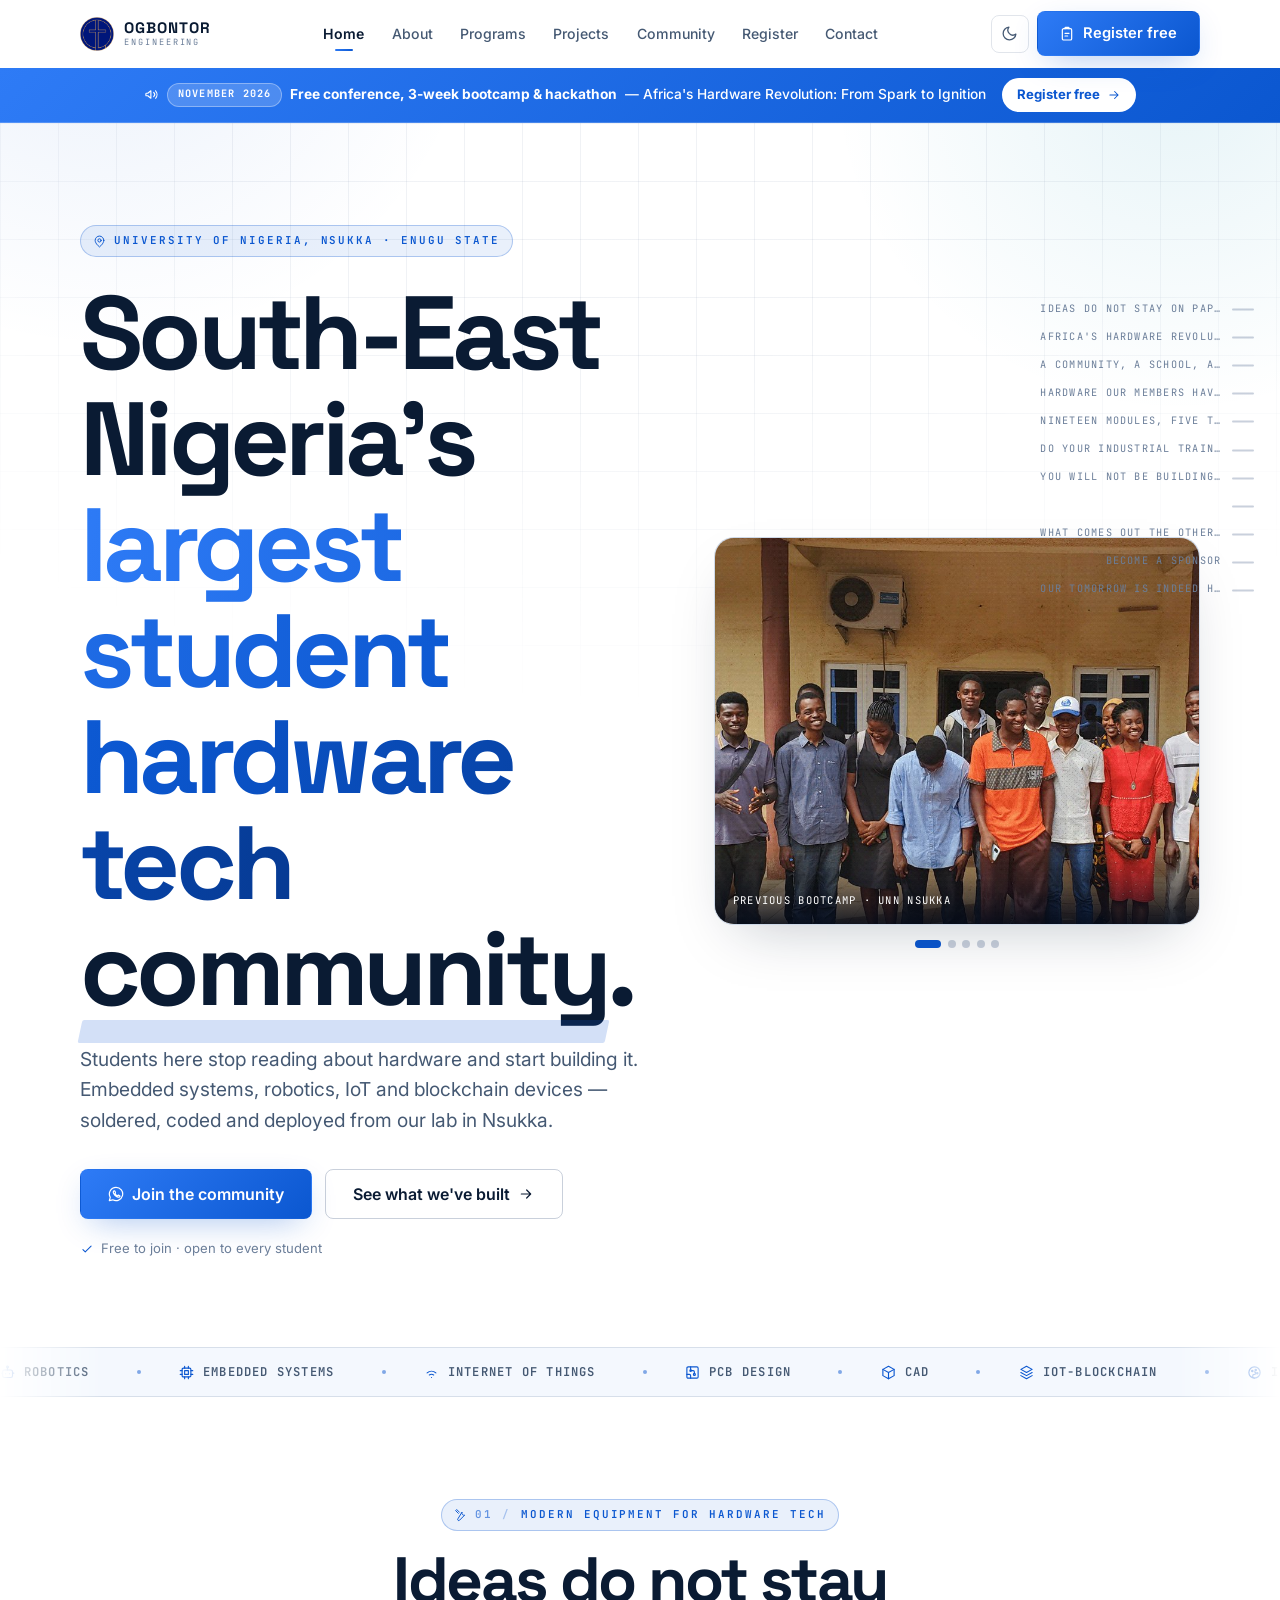
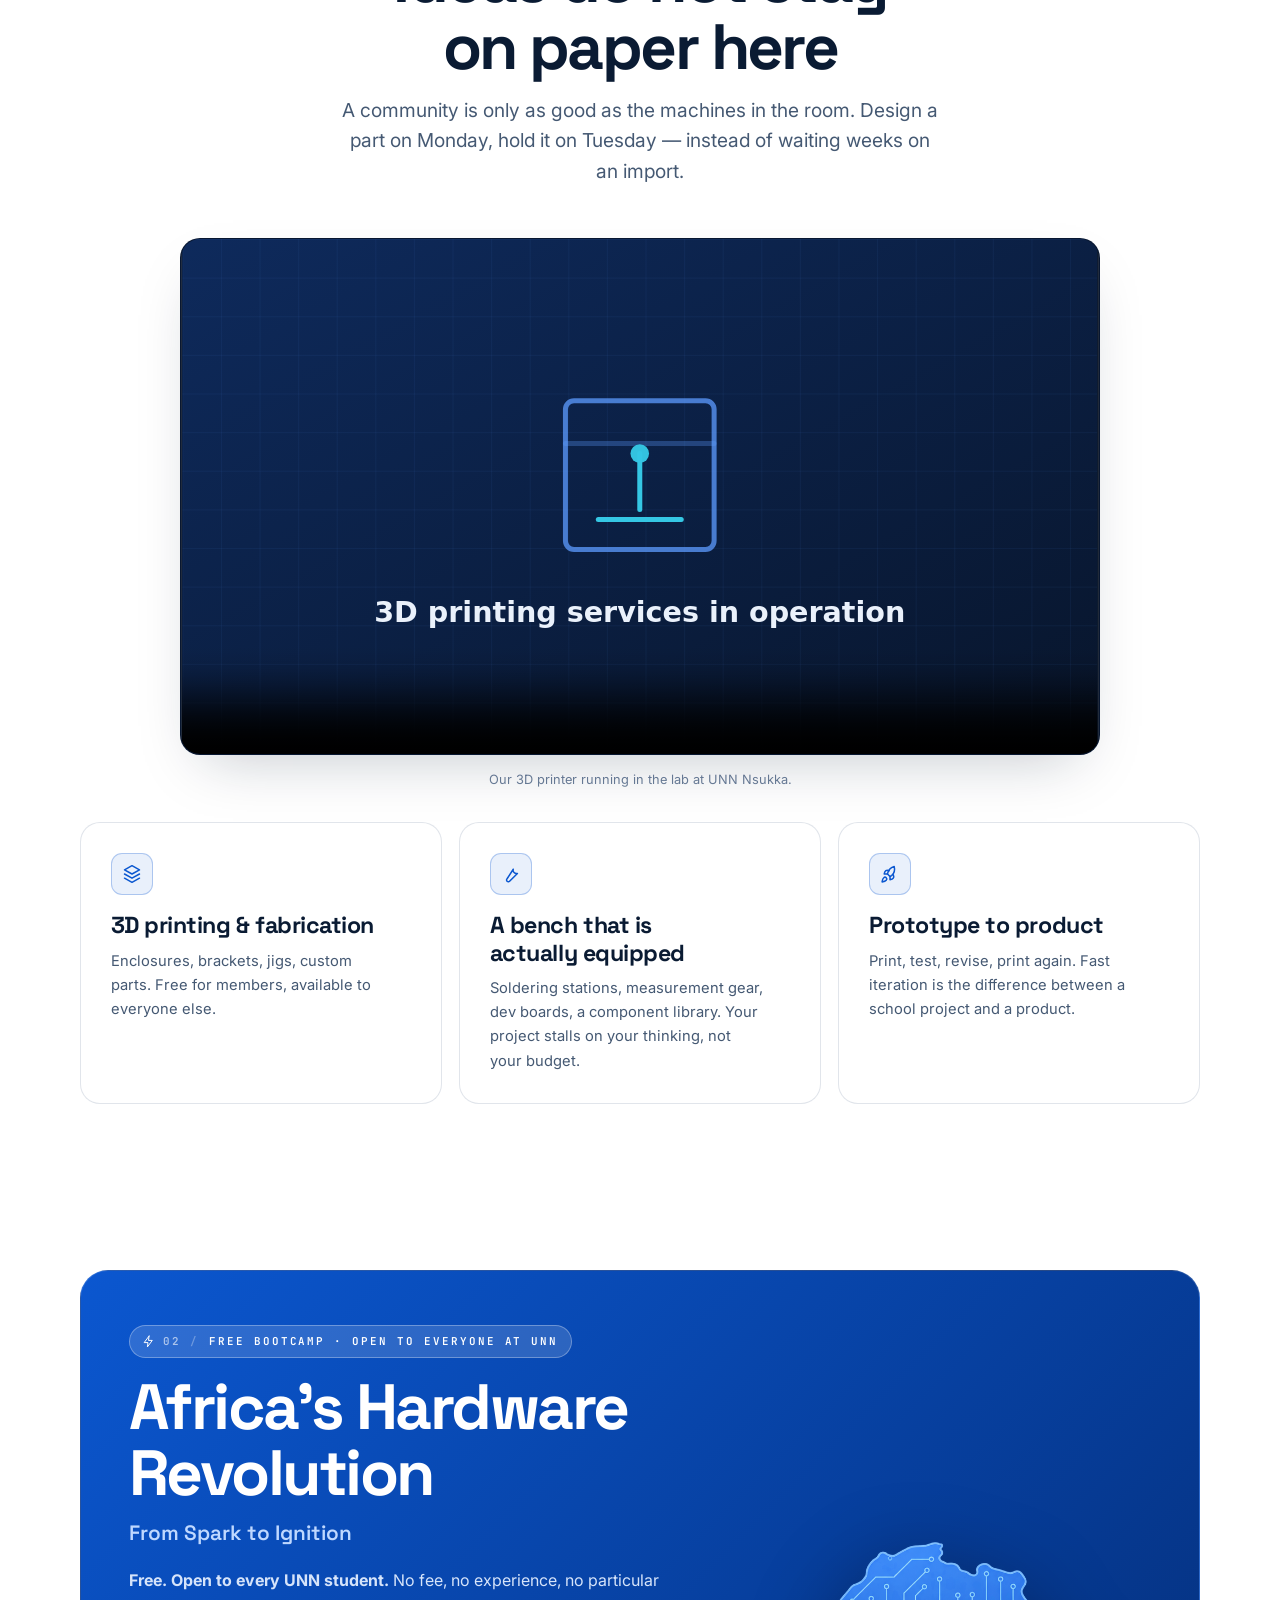
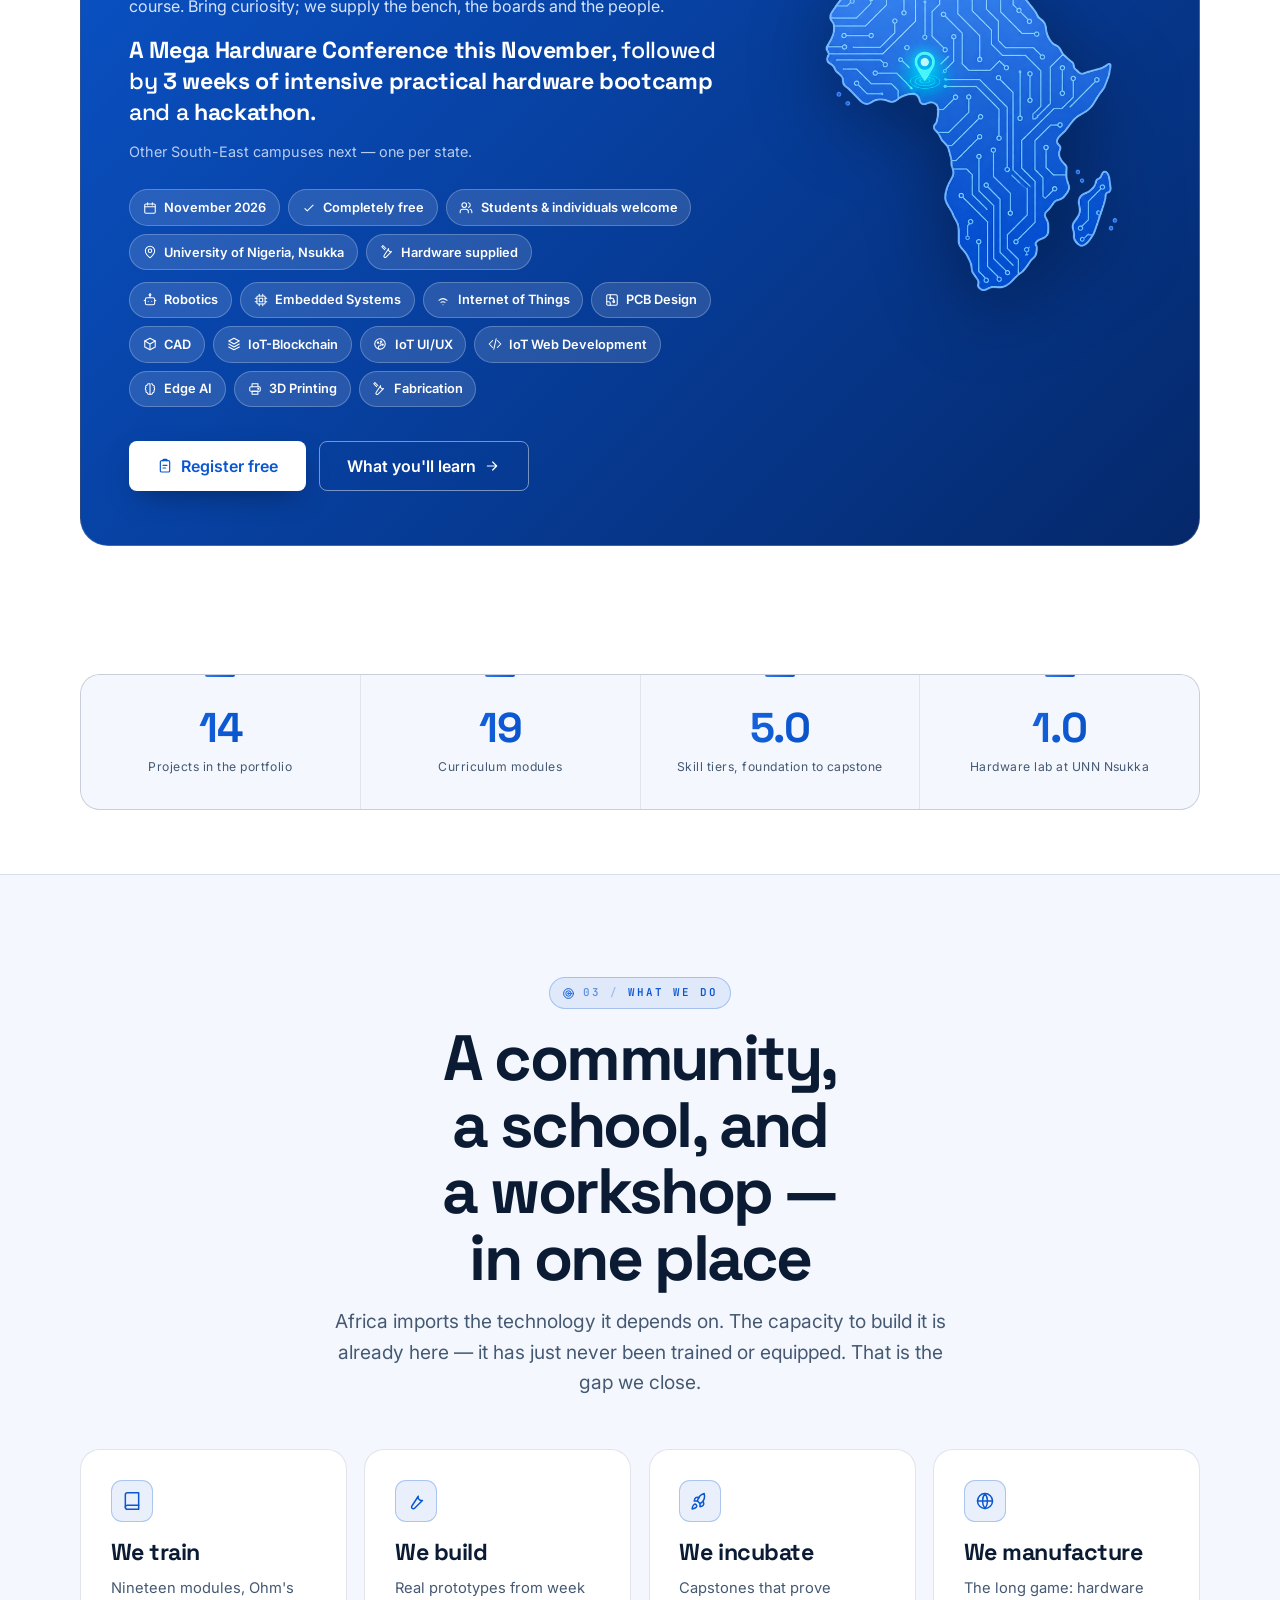
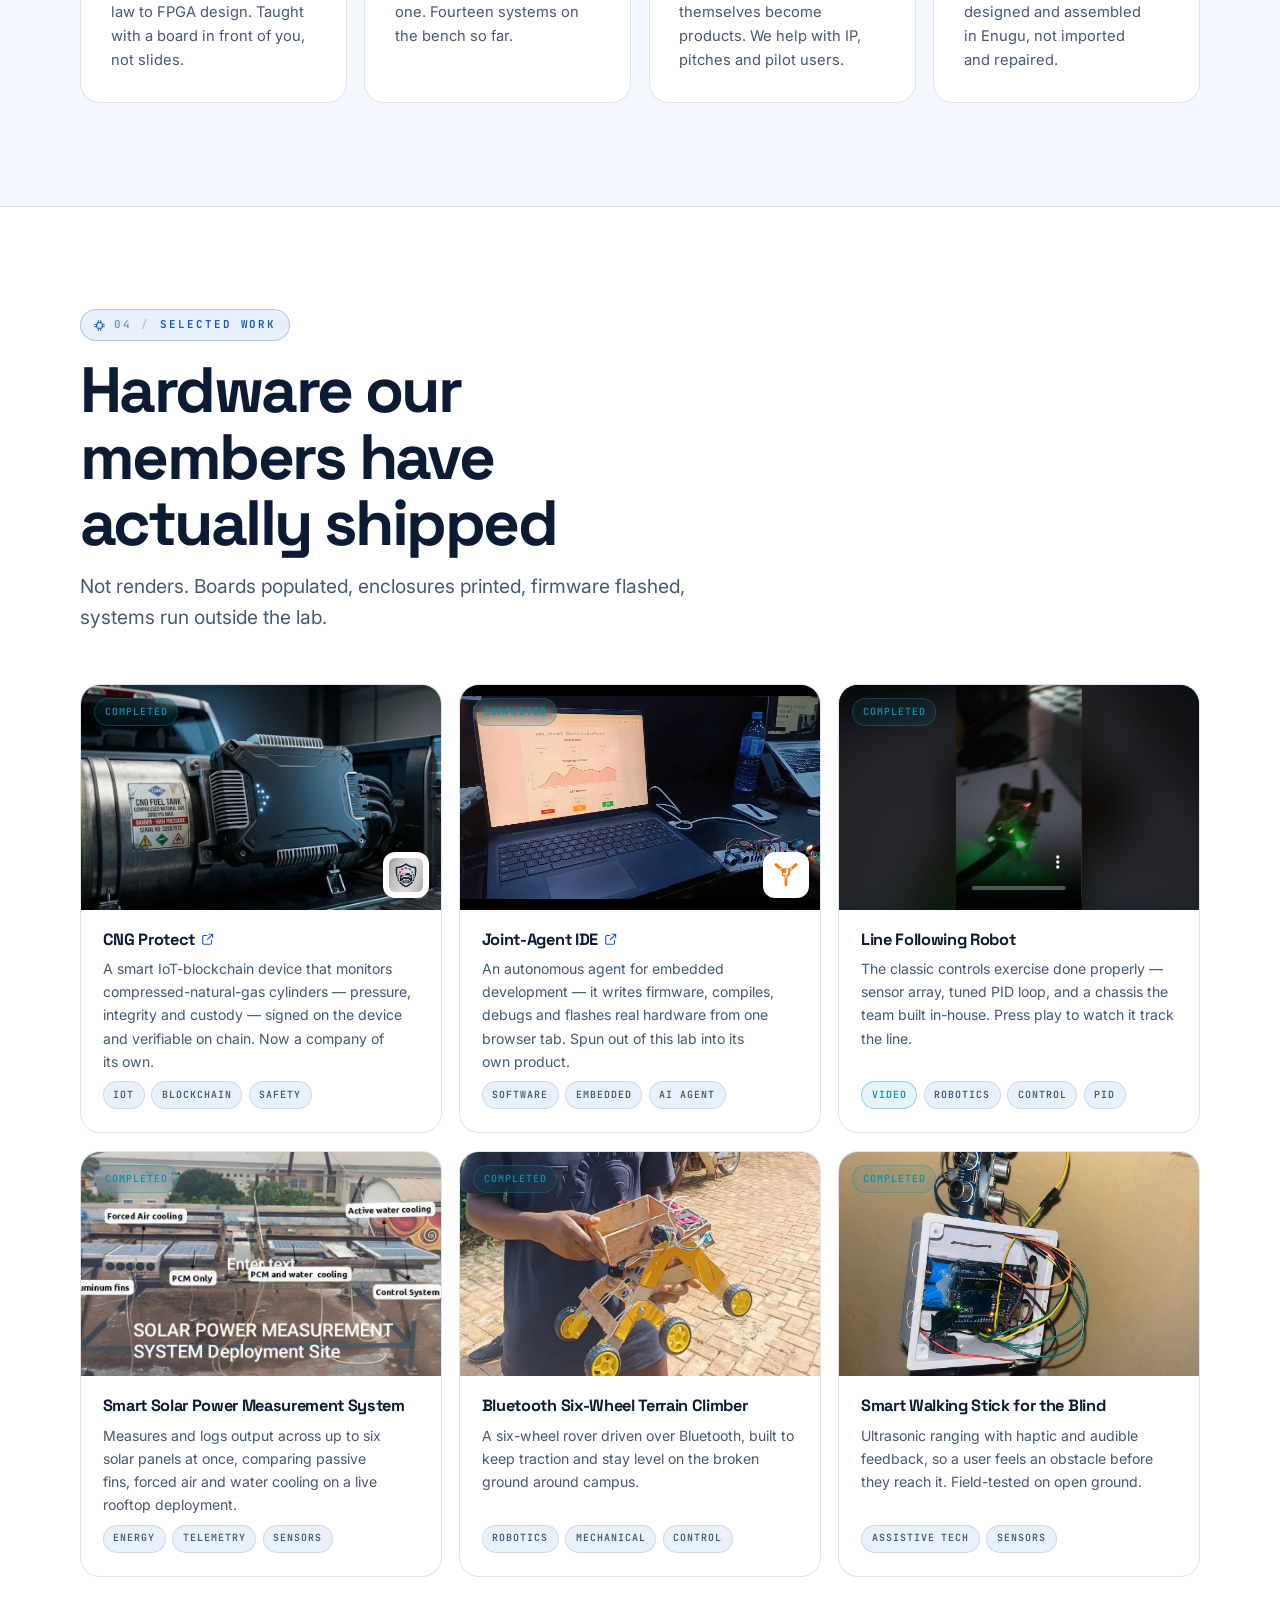
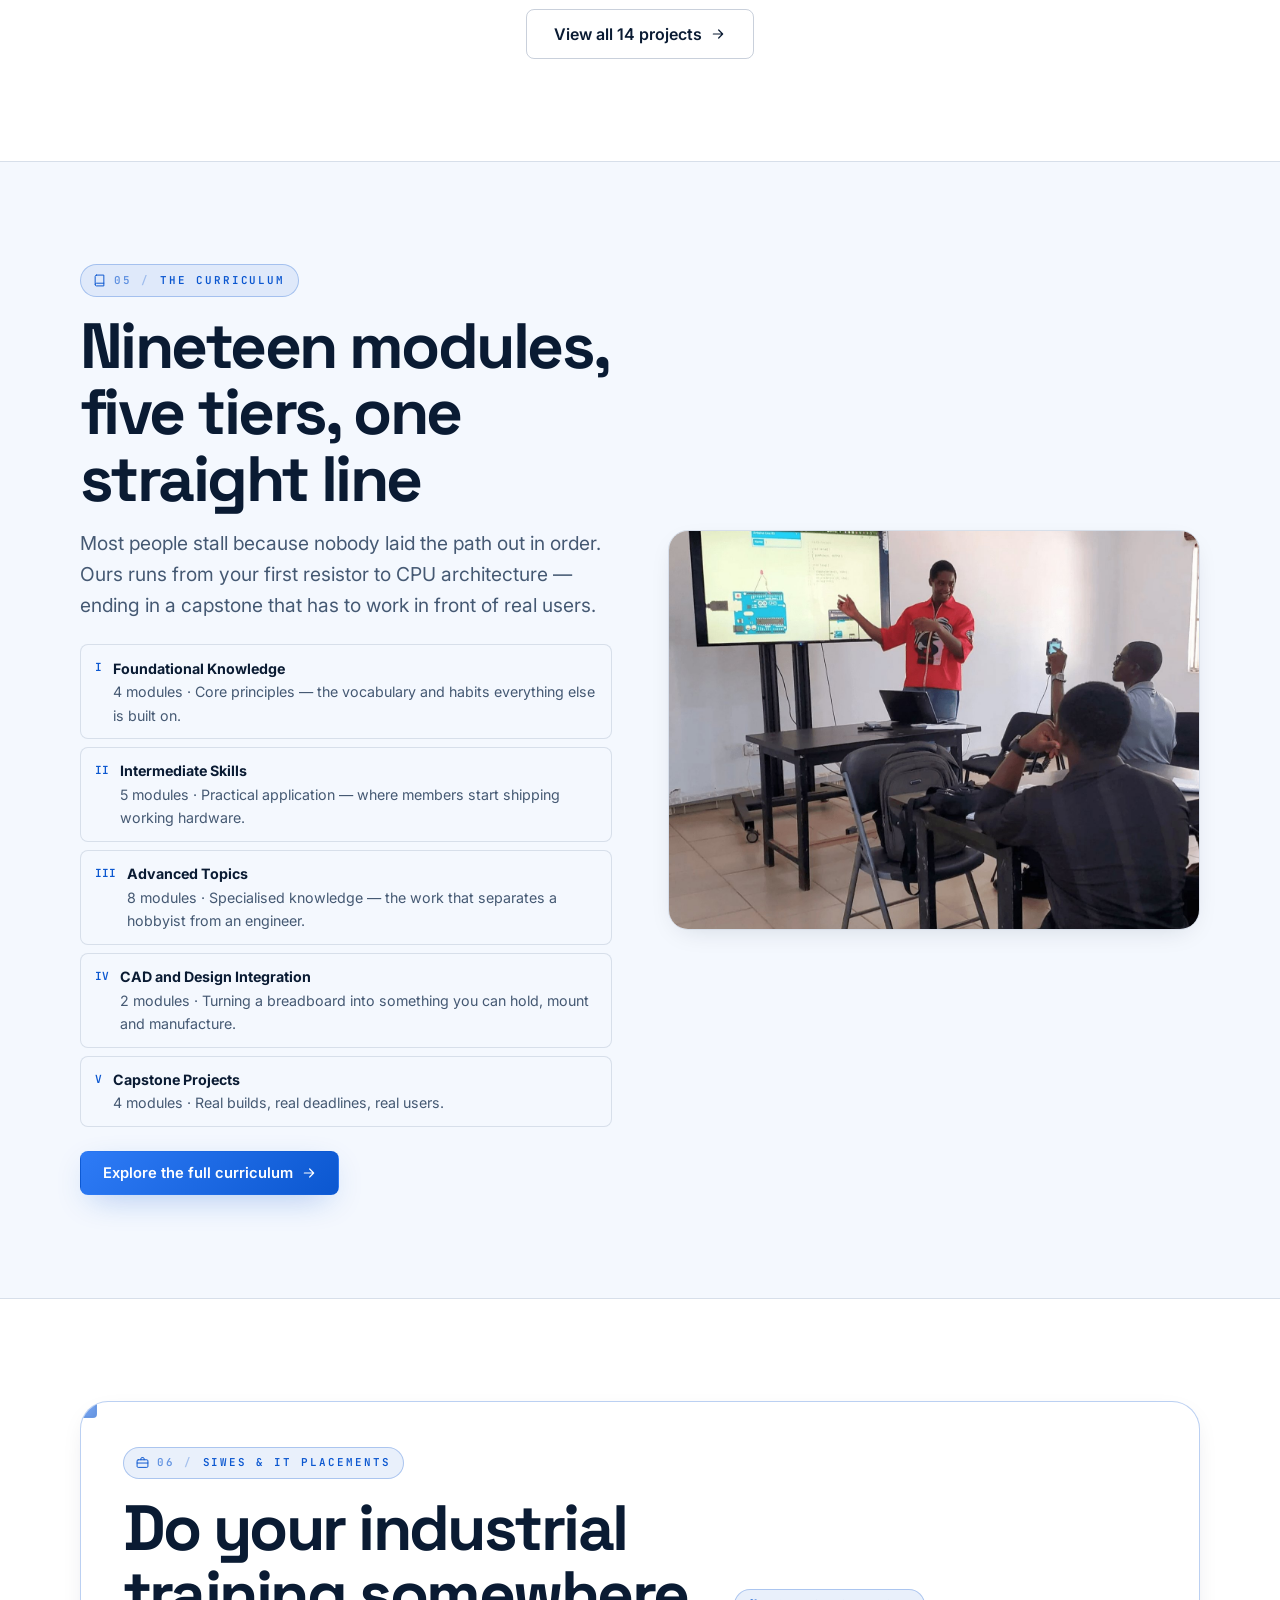
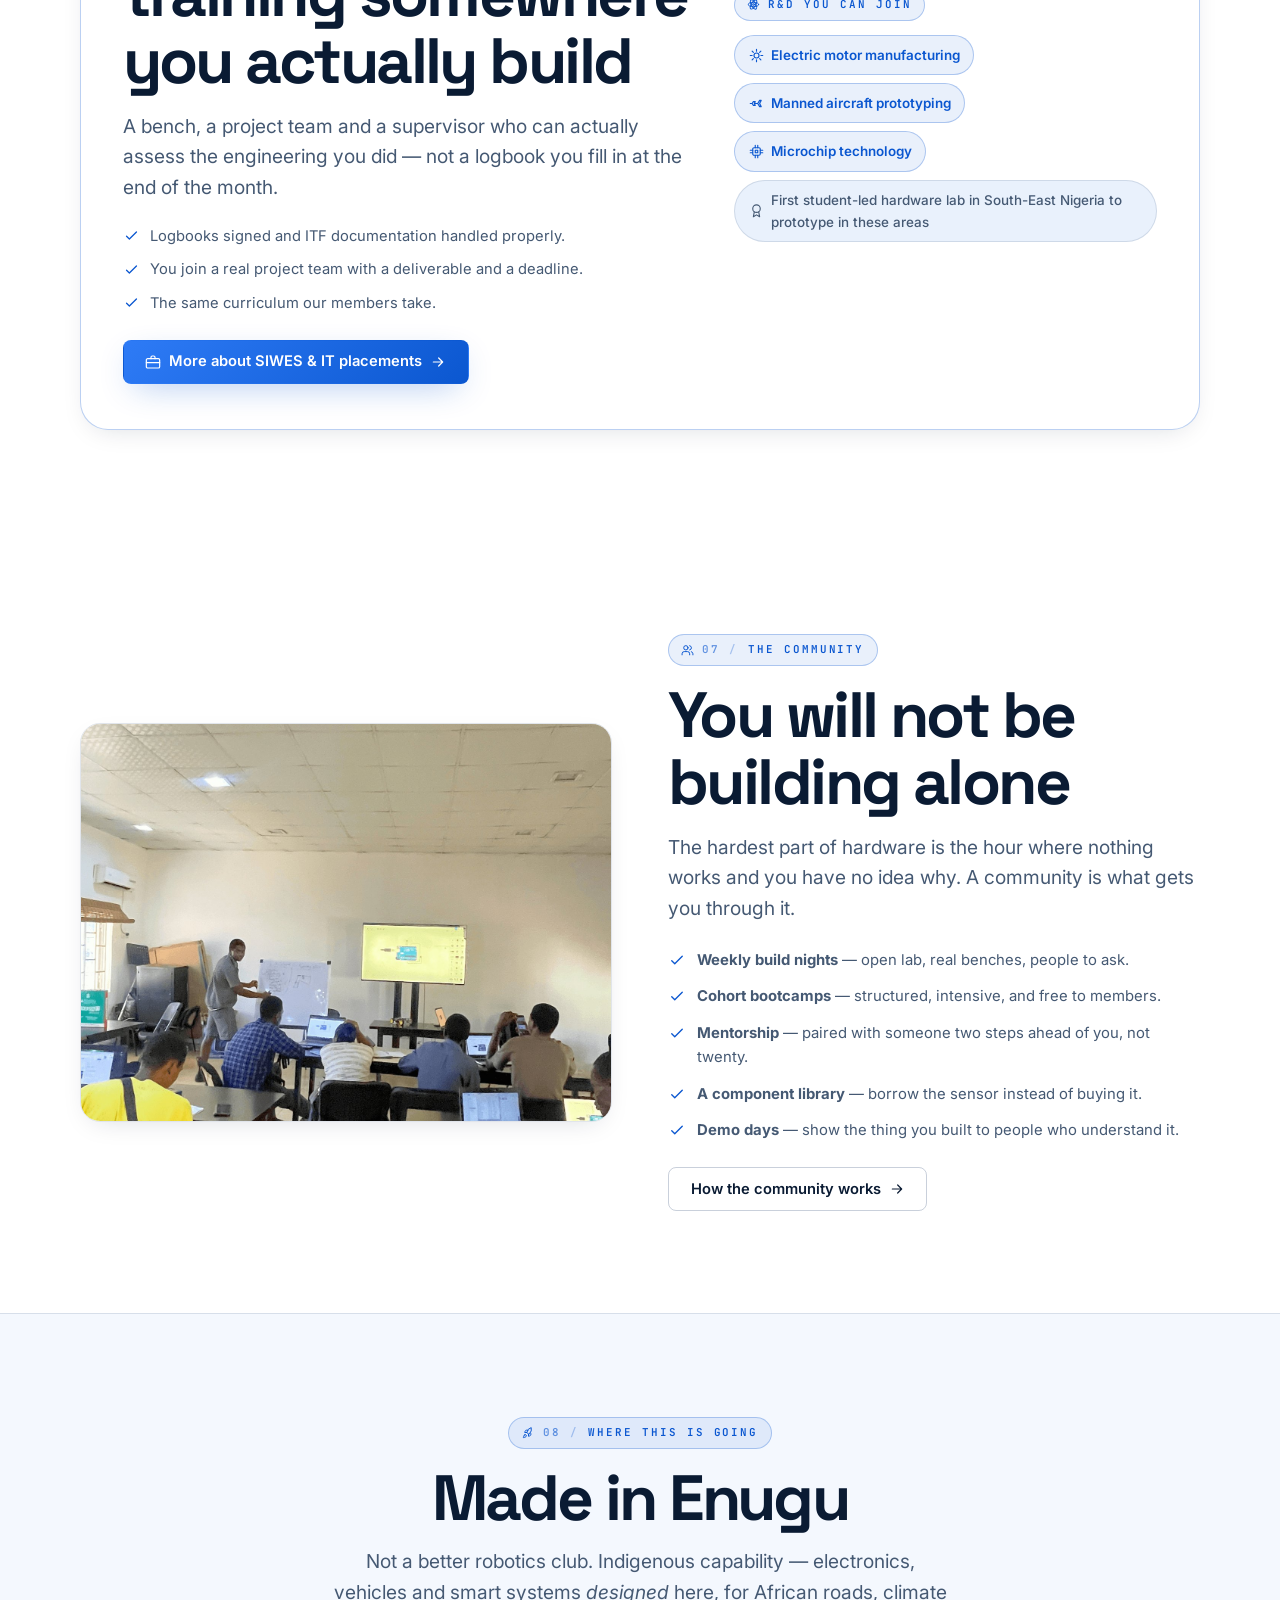
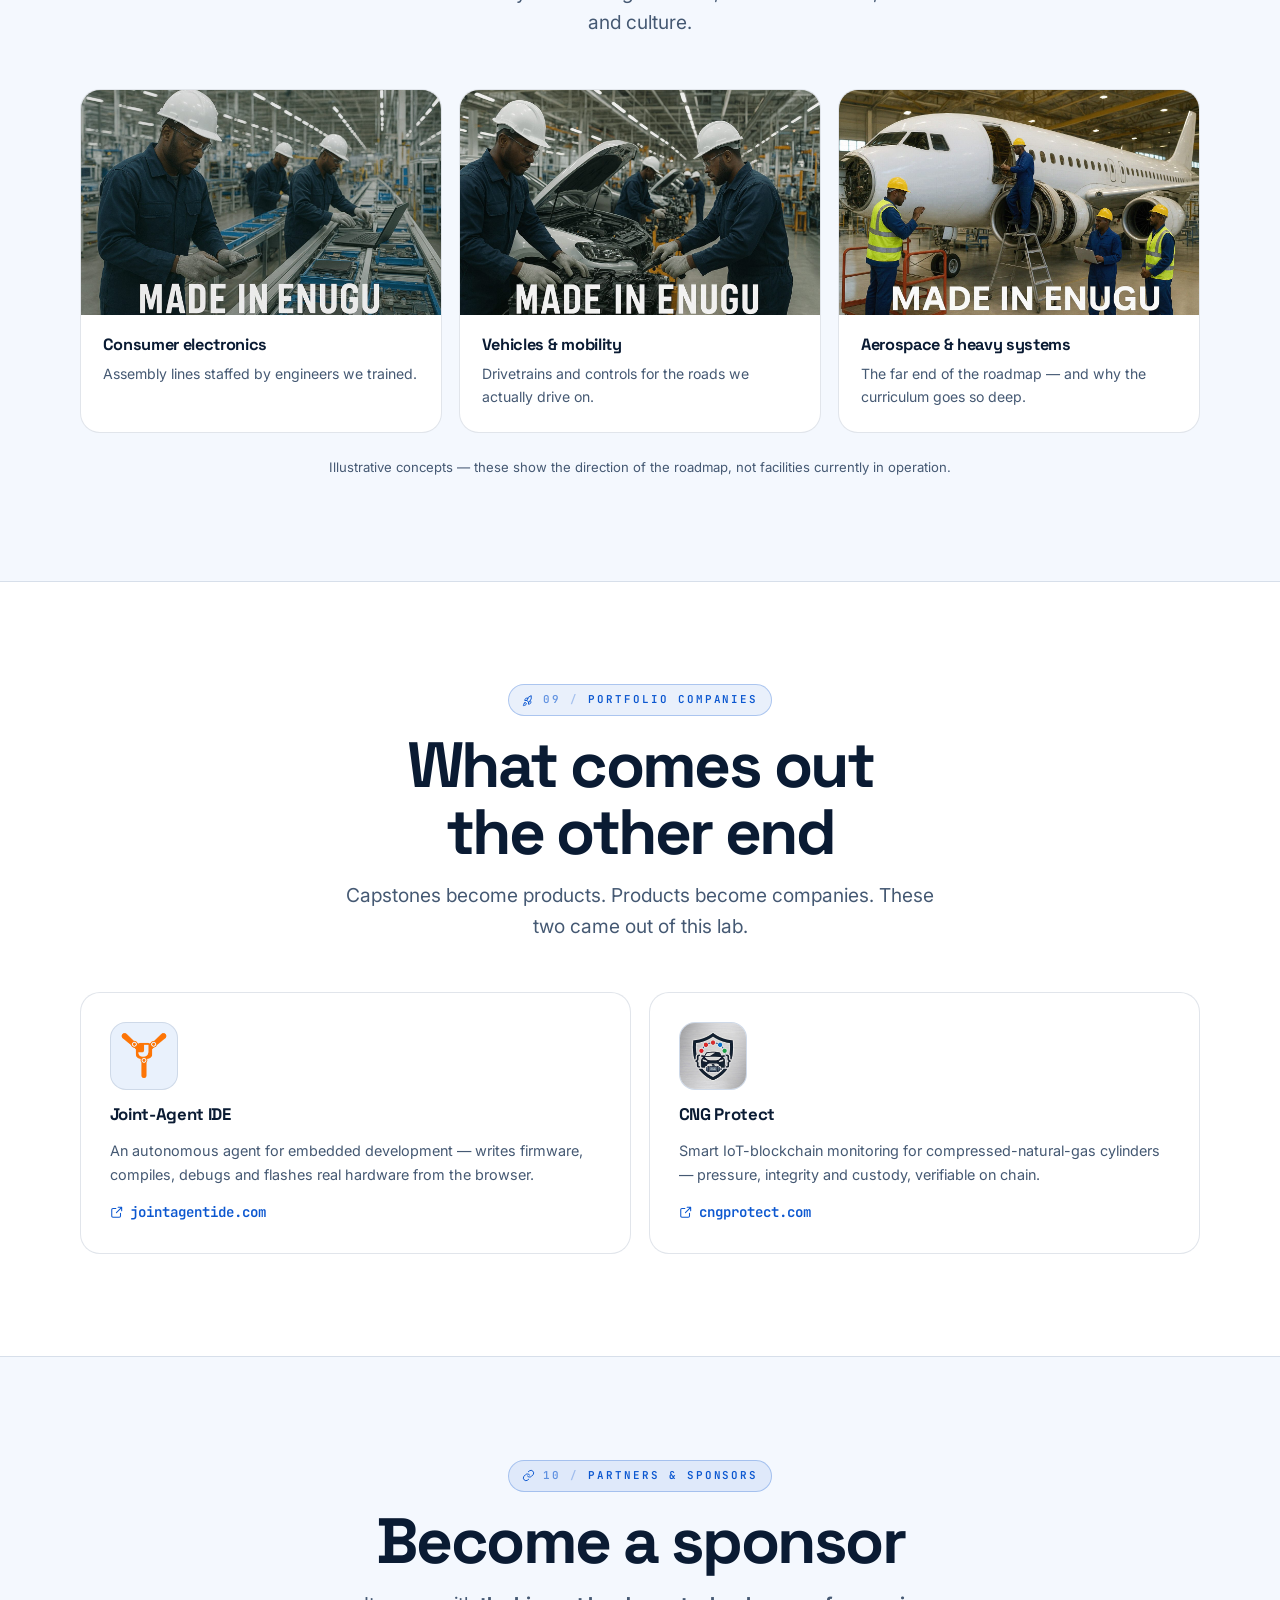
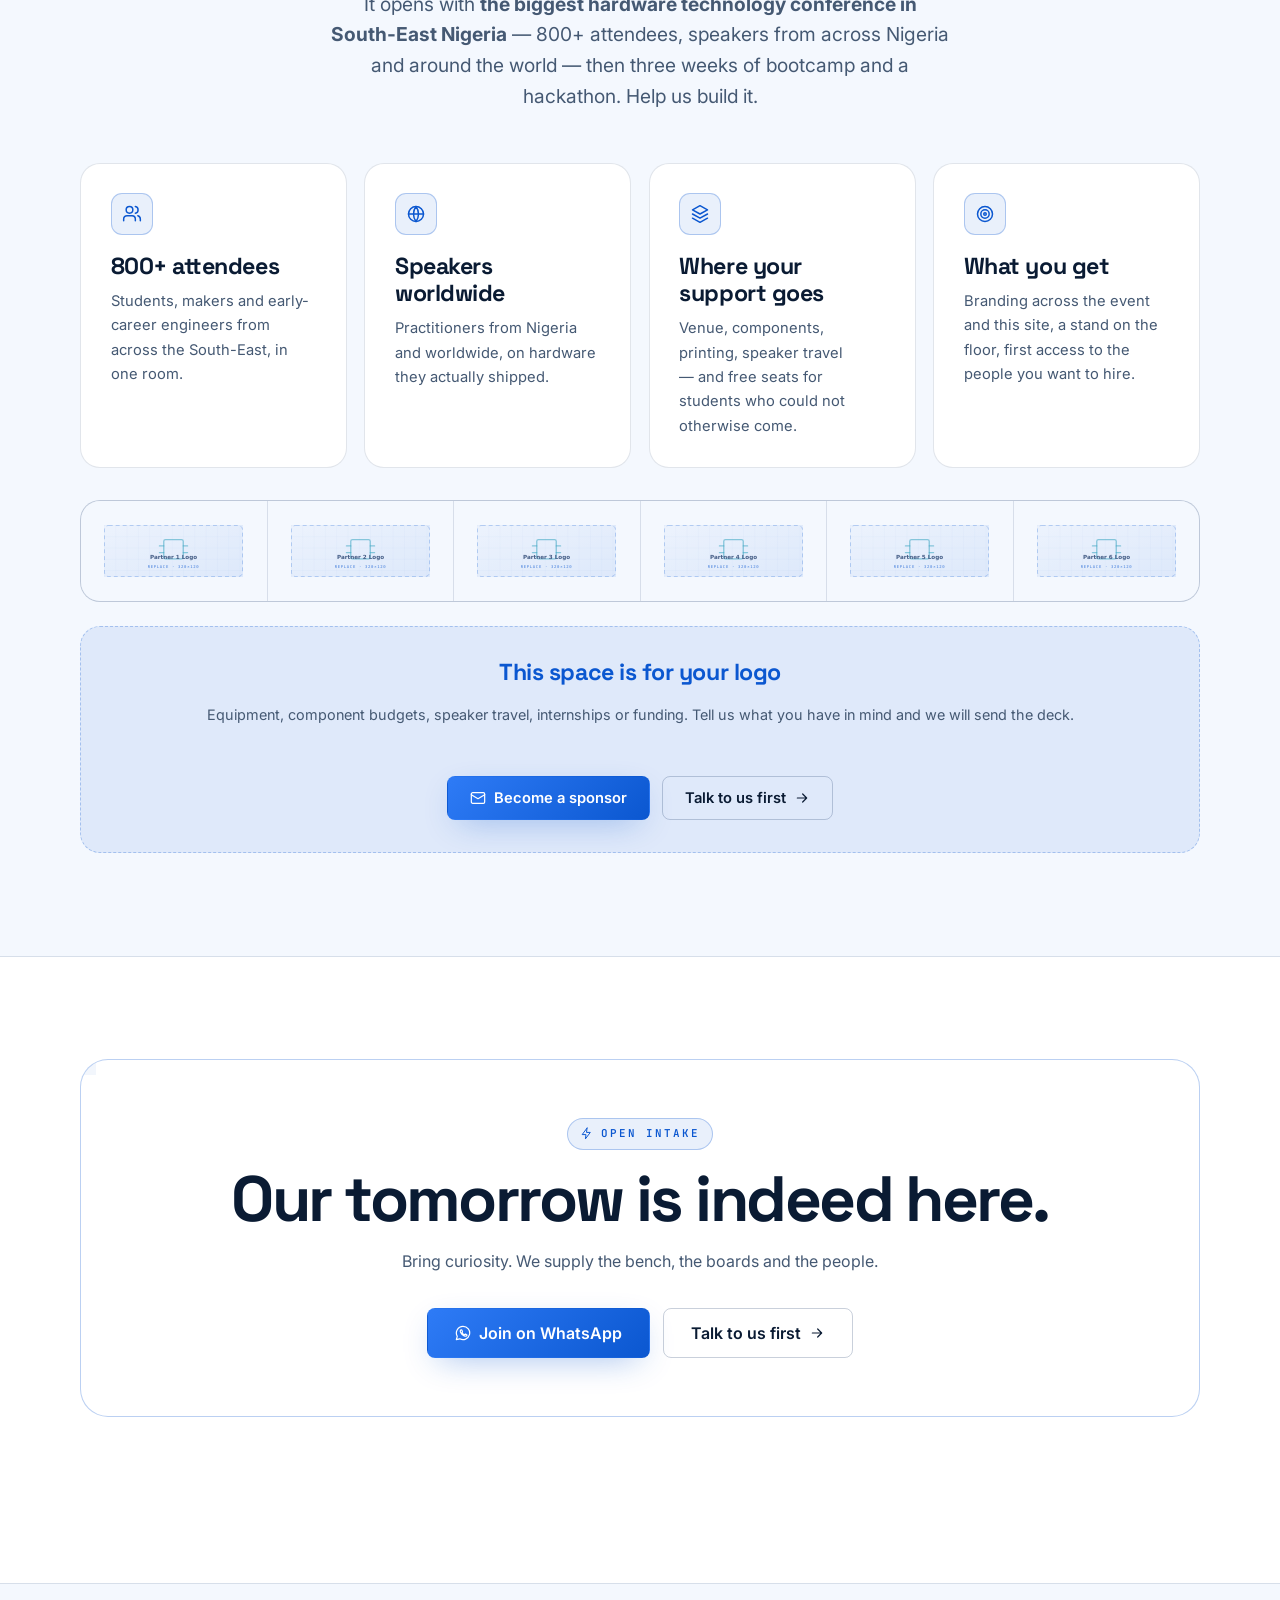
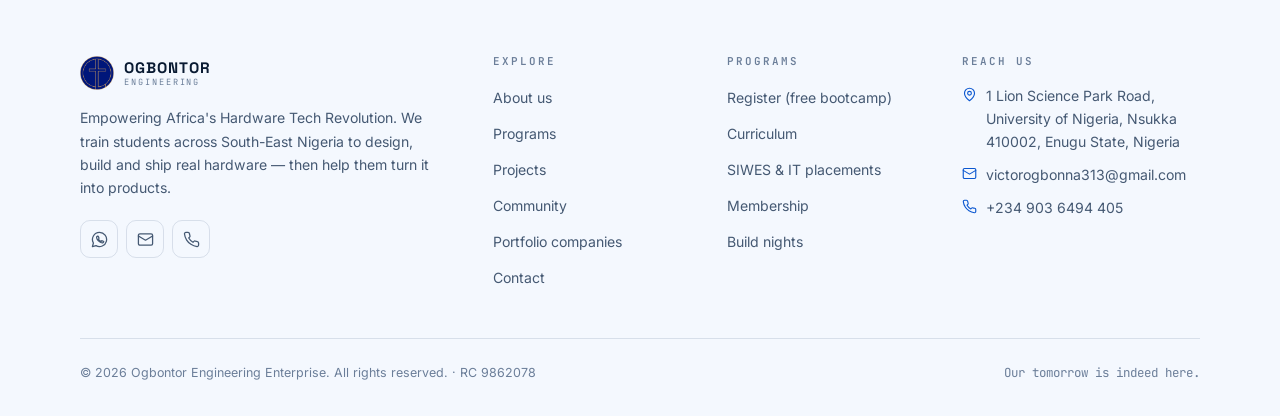
==== commit 33bf8c7b: "Team, November programme, bigger type, orientation and SEO - Added Theophilus Edafe (CAD), Bright Ok" ====
--- a/index.html
+++ b/index.html
@@ -13,14 +13,26 @@
 <meta property="og:description" content="Ogbontor Engineering Enterprise is the largest student hardware tech community in South-East Nigeria — training students in embedded systems, robotics, IoT and blockchain hardware at UNN Nsukka.">
 <meta property="og:url" content="https://ogbontor.com/index.html">
 <meta property="og:image" content="https://ogbontor.com/assets/img/og-image.png">
+<meta property="og:image:width" content="1200">
+<meta property="og:image:height" content="630">
+<meta property="og:image:alt" content="Ogbontor Engineering Enterprise — South-East Nigeria's largest student hardware tech community">
+<meta property="og:locale" content="en_NG">
 <meta name="twitter:card" content="summary_large_image">
+<meta name="twitter:image" content="https://ogbontor.com/assets/img/og-image.png">
+<meta name="twitter:image:alt" content="Ogbontor Engineering Enterprise">
+<meta name="author" content="Ogbontor Engineering Enterprise">
+<meta name="robots" content="index, follow, max-image-preview:large, max-snippet:-1, max-video-preview:-1">
+<meta name="geo.region" content="NG-EN">
+<meta name="geo.placename" content="Nsukka, Enugu State, Nigeria">
+<meta name="geo.position" content="6.8567;7.3958">
+<meta name="ICBM" content="6.8567, 7.3958">
 <link rel="icon" href="assets/img/favicon.png" type="image/png">
 <link rel="apple-touch-icon" href="assets/img/favicon.png">
 <link rel="preconnect" href="https://fonts.googleapis.com">
 <link rel="preconnect" href="https://fonts.gstatic.com" crossorigin>
-<link rel="stylesheet" href="https://fonts.googleapis.com/css2?family=Inter:wght@400;500;600;700&family=Sora:wght@600;700;800&family=Space+Grotesk:wght@500;600;700&family=JetBrains+Mono:wght@400;600;700&display=swap">
+<link rel="stylesheet" href="https://fonts.googleapis.com/css2?family=Inter:wght@400;500;600;700&family=Space+Grotesk:wght@500;600;700&family=JetBrains+Mono:wght@400;600&display=swap">
 <meta name="register-endpoint" content="https://script.google.com/macros/s/AKfycbyH2rW40zmKwwqDDqF91gTuwTG6fb1hSAtO6N1WHHh8ukCKSzHLNXvC14F_ccUOmxnA/exec">
-<link rel="stylesheet" href="assets/css/styles.css?v=0b85833b">
+<link rel="stylesheet" href="assets/css/styles.css?v=35d93f34">
 <noscript><style>.reveal{opacity:1!important;transform:none!important}</style></noscript>
 <script type="application/ld+json">
 {
@@ -45,7 +57,57 @@
     "addressCountry": "NG"
   },
   "areaServed": "South-East Nigeria",
+  "foundingLocation": "Nsukka, Enugu State, Nigeria",
+  "knowsAbout": ["Embedded Systems", "Robotics", "Internet of Things", "PCB Design",
+                 "Edge AI", "Blockchain Hardware", "3D Printing", "CAD", "Fabrication"],
   "sameAs": ["https://chat.whatsapp.com/CBLct4fEPPa8FAFz10cGH8"]
+}
+</script>
+<script type="application/ld+json">
+{
+  "@context": "https://schema.org",
+  "@type": "WebSite",
+  "name": "Ogbontor Engineering Enterprise",
+  "url": "https://ogbontor.com/",
+  "inLanguage": "en-NG",
+  "publisher": { "@type": "Organization", "name": "Ogbontor Engineering Enterprise" }
+}
+</script>
+<script type="application/ld+json">
+{
+  "@context": "https://schema.org",
+  "@type": "EducationEvent",
+  "name": "Africa's Hardware Revolution: From Spark to Ignition",
+  "description": "A mega hardware technology conference at the University of Nigeria, Nsukka, followed by three weeks of intensive free bootcamp covering robotics, embedded systems, IoT, PCB design, CAD, IoT-blockchain, edge AI, 3D printing and fabrication, closing with a hackathon.",
+  "startDate": "2026-11",
+  "eventStatus": "https://schema.org/EventScheduled",
+  "eventAttendanceMode": "https://schema.org/OfflineEventAttendanceMode",
+  "isAccessibleForFree": true,
+  "inLanguage": "en-NG",
+  "url": "https://ogbontor.com/register.html",
+  "image": "https://ogbontor.com/assets/img/og-image.png",
+  "location": {
+    "@type": "Place",
+    "name": "University of Nigeria, Nsukka",
+    "address": {
+      "@type": "PostalAddress",
+      "streetAddress": "1 Lion Science Park Road, University of Nigeria",
+      "addressLocality": "Nsukka",
+      "postalCode": "410002",
+      "addressRegion": "Enugu State",
+      "addressCountry": "NG"
+    }
+  },
+  "organizer": { "@type": "Organization", "name": "Ogbontor Engineering Enterprise", "url": "https://ogbontor.com/" },
+  "offers": {
+    "@type": "Offer",
+    "price": "0",
+    "priceCurrency": "NGN",
+    "availability": "https://schema.org/InStock",
+    "url": "https://ogbontor.com/register.html",
+    "validFrom": "2026-09-01"
+  },
+  "audience": { "@type": "EducationalAudience", "educationalRole": "student" }
 }
 </script>
 
@@ -99,68 +161,24 @@
   <div class="container">
     <p>
       <svg viewBox="0 0 24 24" fill="none" stroke="currentColor" stroke-width="1.8" stroke-linecap="round" stroke-linejoin="round" aria-hidden="true"><path d="M3 11v2a1 1 0 0 0 1 1h2l5 4V6L6 10H4a1 1 0 0 0-1 1z"/><path d="M15.5 8.5a5 5 0 0 1 0 7M18.5 6a9 9 0 0 1 0 12"/></svg>
-      <span class="pill">Registration open</span>
-      <strong>November &mdash; conference, then a 3-week bootcamp</strong>
+      <span class="pill">November 2026</span>
+      <strong>Free conference, 3-week bootcamp &amp; hackathon</strong>
       <span class="alert-tagline">&mdash; Africa's Hardware Revolution: From Spark to Ignition</span>
     </p>
     <a class="alert-cta" href="register.html">Register free <svg viewBox="0 0 24 24" fill="none" stroke="currentColor" stroke-width="1.8" stroke-linecap="round" stroke-linejoin="round" aria-hidden="true"><path d="M5 12h14m-6-6 6 6-6 6"/></svg></a>
   </div>
 </div>
   <section class="hero">
-    <div class="backdrop">
-      <div class="grid-lines"></div>
-      <div class="hero-floor" aria-hidden="true"></div>
-      <svg class="mg mg-circuit backdrop-circuit" viewBox="0 0 1200 620"
-     preserveAspectRatio="xMidYMid slice" aria-hidden="true" focusable="false">
-  <path class="mgc-trace" d="M-20 88 H170 L240 158 H430 L486 104 H722 L792 174 H1220"/>
-  <path class="mgc-trace" d="M-20 248 H118 L188 178 H344 L402 236 H640 L702 298 H902 L962 238 H1220"/>
-  <path class="mgc-trace" d="M-20 424 H262 L332 354 H520 L582 414 H820 L882 354 H1220"/>
-  <path class="mgc-trace" d="M-20 546 H402 L472 476 H700 L762 536 H1220"/>
-  <path class="mgc-trace" d="M302 -20 V118 L362 178 V342 L302 402 V660"/>
-  <path class="mgc-trace" d="M898 -20 V138 L838 198 V380 L898 440 V660"/>
-  <path class="mgc-trace" d="M1118 -20 V220 L1058 280 V660"/>
-  <path class="mgc-trace" d="M126 660 V520 L186 460 V300"/>
-  <circle class="mgc-pad" cx="240" cy="158" r="4" style="animation-delay:0.00s"/>
-  <circle class="mgc-pad" cx="486" cy="104" r="4" style="animation-delay:0.41s"/>
-  <circle class="mgc-pad" cx="792" cy="174" r="4" style="animation-delay:0.82s"/>
-  <circle class="mgc-pad" cx="188" cy="178" r="4" style="animation-delay:1.23s"/>
-  <circle class="mgc-pad" cx="402" cy="236" r="4" style="animation-delay:1.64s"/>
-  <circle class="mgc-pad" cx="702" cy="298" r="4" style="animation-delay:2.05s"/>
-  <circle class="mgc-pad" cx="962" cy="238" r="4" style="animation-delay:2.46s"/>
-  <circle class="mgc-pad" cx="332" cy="354" r="4" style="animation-delay:2.87s"/>
-  <circle class="mgc-pad" cx="582" cy="414" r="4" style="animation-delay:3.28s"/>
-  <circle class="mgc-pad" cx="882" cy="354" r="4" style="animation-delay:0.29s"/>
-  <circle class="mgc-pad" cx="472" cy="476" r="4" style="animation-delay:0.70s"/>
-  <circle class="mgc-pad" cx="762" cy="536" r="4" style="animation-delay:1.11s"/>
-  <circle class="mgc-pad" cx="362" cy="178" r="4" style="animation-delay:1.52s"/>
-  <circle class="mgc-pad" cx="838" cy="198" r="4" style="animation-delay:1.93s"/>
-  <circle class="mgc-pad" cx="1058" cy="280" r="4" style="animation-delay:2.34s"/>
-  <circle class="mgc-pad" cx="186" cy="460" r="4" style="animation-delay:2.75s"/>
-  <circle class="mgc-pad" cx="302" cy="402" r="4" style="animation-delay:3.16s"/>
-  <circle class="mgc-pad" cx="898" cy="440" r="4" style="animation-delay:0.17s"/>
-  <g class="mgc-chip" style="animation-delay:0s"><path class="mgc-pin" d="M439.3 128V119"/><path class="mgc-pin" d="M439.3 174V183"/><path class="mgc-pin" d="M458.0 128V119"/><path class="mgc-pin" d="M458.0 174V183"/><path class="mgc-pin" d="M476.7 128V119"/><path class="mgc-pin" d="M476.7 174V183"/><rect x="430" y="128" width="56" height="46" rx="7"/><rect class="mgc-die" x="445.7" y="140.9" width="24.6" height="20.2" rx="3"/></g>
-  <g class="mgc-chip" style="animation-delay:1.4s"><path class="mgc-pin" d="M647.8 262V253"/><path class="mgc-pin" d="M647.8 312V321"/><path class="mgc-pin" d="M663.2 262V253"/><path class="mgc-pin" d="M663.2 312V321"/><path class="mgc-pin" d="M678.8 262V253"/><path class="mgc-pin" d="M678.8 312V321"/><path class="mgc-pin" d="M694.2 262V253"/><path class="mgc-pin" d="M694.2 312V321"/><rect x="640" y="262" width="62" height="50" rx="7"/><rect class="mgc-die" x="657.4" y="276.0" width="27.3" height="22.0" rx="3"/></g>
-  <g class="mgc-chip" style="animation-delay:2.6s"><path class="mgc-pin" d="M527.8 380V371"/><path class="mgc-pin" d="M527.8 430V439"/><path class="mgc-pin" d="M543.2 380V371"/><path class="mgc-pin" d="M543.2 430V439"/><path class="mgc-pin" d="M558.8 380V371"/><path class="mgc-pin" d="M558.8 430V439"/><path class="mgc-pin" d="M574.2 380V371"/><path class="mgc-pin" d="M574.2 430V439"/><rect x="520" y="380" width="62" height="50" rx="7"/><rect class="mgc-die" x="537.4" y="394.0" width="27.3" height="22.0" rx="3"/></g>
-  <path class="mgc-pulse" d="M-20 88 H170 L240 158 H430 L486 104 H722 L792 174 H1220" style="animation-delay:0.00s;animation-duration:6.5s"/>
-  <path class="mgc-pulse" d="M-20 248 H118 L188 178 H344 L402 236 H640 L702 298 H902 L962 238 H1220" style="animation-delay:1.15s;animation-duration:8.1s"/>
-  <path class="mgc-pulse" d="M-20 424 H262 L332 354 H520 L582 414 H820 L882 354 H1220" style="animation-delay:2.30s;animation-duration:9.7s"/>
-  <path class="mgc-pulse" d="M-20 546 H402 L472 476 H700 L762 536 H1220" style="animation-delay:3.45s;animation-duration:11.3s"/>
-  <path class="mgc-pulse" d="M302 -20 V118 L362 178 V342 L302 402 V660" style="animation-delay:4.60s;animation-duration:6.5s"/>
-  <path class="mgc-pulse" d="M898 -20 V138 L838 198 V380 L898 440 V660" style="animation-delay:5.75s;animation-duration:8.1s"/>
-  <path class="mgc-pulse" d="M1118 -20 V220 L1058 280 V660" style="animation-delay:6.90s;animation-duration:9.7s"/>
-  <path class="mgc-pulse" d="M126 660 V520 L186 460 V300" style="animation-delay:8.05s;animation-duration:11.3s"/>
-</svg>
-      <div class="scanlines" aria-hidden="true"></div>
-    </div>
+    <div class="backdrop"><div class="grid-lines"></div></div>
     <div class="container">
       <div class="hero-grid">
         <div>
-          <span class="eyebrow"><svg viewBox="0 0 24 24" fill="none" stroke="currentColor" stroke-width="1.8" stroke-linecap="round" stroke-linejoin="round" aria-hidden="true"><path d="M20 10c0 6-8 12-8 12s-8-6-8-12a8 8 0 0 1 16 0z"/><circle cx="12" cy="10" r="3"/></svg> <span data-scramble>University of Nigeria, Nsukka &middot; Enugu State</span></span>
+          <span class="eyebrow"><svg viewBox="0 0 24 24" fill="none" stroke="currentColor" stroke-width="1.8" stroke-linecap="round" stroke-linejoin="round" aria-hidden="true"><path d="M20 10c0 6-8 12-8 12s-8-6-8-12a8 8 0 0 1 16 0z"/><circle cx="12" cy="10" r="3"/></svg> University of Nigeria, Nsukka &middot; Enugu State</span>
           <h1>South-East Nigeria's <span class="grad-text">largest student hardware tech</span>
             <span class="underline-accent">community</span>.</h1>
           <p class="lede">
             Students here stop reading about hardware and start building it. Embedded systems,
-            robotics, IoT and blockchain devices, out of our lab in Nsukka.
+            robotics, IoT and blockchain devices — soldered, coded and deployed from our lab in Nsukka.
           </p>
           <div class="hero-cta">
             <a class="btn btn--primary btn--lg" href="https://chat.whatsapp.com/CBLct4fEPPa8FAFz10cGH8" target="_blank" rel="noopener">
@@ -188,7 +206,7 @@
             <div class="slide slide--cta" data-slide role="group" aria-roledescription="slide" aria-label="2 of 5">
               <span class="kicker">Registration open &middot; free</span>
               <h2>Register now</h2>
-              <p>Conference, then three weeks on the bench. Open to every student, no fee.</p>
+              <p>Africa's Hardware Revolution &mdash; From Spark to Ignition. Open to every student, no fee.</p>
               <div class="slide-inset">
                 <img src="assets/img/gallery/bootcamp-cohort-wide.jpg" alt="Members at work during a previous bootcamp" loading="lazy">
               </div>
@@ -204,8 +222,9 @@
             <div class="slide slide--cta" data-slide role="group" aria-roledescription="slide" aria-label="4 of 5">
               <span class="kicker">Partner with us</span>
               <h2>Become a sponsor</h2>
-              <p>A conference for 800+, then three weeks of building. Speakers from Nigeria and abroad.</p>
-              <a class="btn btn--lg" href="index.html#sponsors"><svg viewBox="0 0 24 24" fill="none" stroke="currentColor" stroke-width="1.8" stroke-linecap="round" stroke-linejoin="round" aria-hidden="true"><path d="m11 17 2 2a1.4 1.4 0 0 0 2-2l-3-3"/><path d="m14 14 2.5 2.5a1.4 1.4 0 0 0 2-2L13 9H9.5L7 11.5"/><path d="M3 9.5 6.5 6H11l2 2"/><path d="M2 12.5 5 15m16-6-3-3"/></svg> Sponsor the programme</a>
+              <p>We are building the biggest hardware campus bootcamp in South-East Nigeria &mdash; over 800
+                 attendees, speakers from Nigeria and around the world.</p>
+              <a class="btn btn--lg" href="index.html#sponsors"><svg viewBox="0 0 24 24" fill="none" stroke="currentColor" stroke-width="1.8" stroke-linecap="round" stroke-linejoin="round" aria-hidden="true"><path d="m11 17 2 2a1.4 1.4 0 0 0 2-2l-3-3"/><path d="m14 14 2.5 2.5a1.4 1.4 0 0 0 2-2L13 9H9.5L7 11.5"/><path d="M3 9.5 6.5 6H11l2 2"/><path d="M2 12.5 5 15m16-6-3-3"/></svg> Sponsor the bootcamp</a>
             </div>
 
             <figure class="slide" data-slide role="group" aria-roledescription="slide" aria-label="5 of 5">
@@ -260,7 +279,8 @@
       <div class="sec-head sec-head--center">
         <span class="eyebrow"><svg viewBox="0 0 24 24" fill="none" stroke="currentColor" stroke-width="1.8" stroke-linecap="round" stroke-linejoin="round" aria-hidden="true"><path d="M14.7 6.3a4 4 0 0 0 5 5l-9.4 9.4a2.1 2.1 0 0 1-3-3z"/><path d="m8 8-5-5 2-2 5 5"/></svg> <span class="sec-no">01</span> Modern equipment for hardware tech</span>
         <h2>Ideas do not stay on paper here</h2>
-        <p class="lede">Design a part on Monday, hold it on Tuesday. No six-week wait on an import.</p>
+        <p class="lede">A community is only as good as the machines in the room. Design a part on Monday,
+          hold it on Tuesday — instead of waiting weeks on an import.</p>
       </div>
 
       <div class="video-stage reveal">
@@ -276,17 +296,19 @@
         <article class="card reveal">
           <div class="card-ico"><svg viewBox="0 0 24 24" fill="none" stroke="currentColor" stroke-width="1.8" stroke-linecap="round" stroke-linejoin="round" aria-hidden="true"><path d="m12 2 9 5-9 5-9-5 9-5z"/><path d="m3 12 9 5 9-5M3 17l9 5 9-5"/></svg></div>
           <h3>3D printing &amp; fabrication</h3>
-          <p>Enclosures, brackets, jigs, custom parts. Free for members.</p>
+          <p>Enclosures, brackets, jigs, custom parts. Free for members, available to everyone else.</p>
         </article>
         <article class="card reveal" data-delay="0.08">
           <div class="card-ico"><svg viewBox="0 0 24 24" fill="none" stroke="currentColor" stroke-width="1.8" stroke-linecap="round" stroke-linejoin="round" aria-hidden="true"><path d="M14.7 6.3a4 4 0 0 0 5 5l-9.4 9.4a2.1 2.1 0 0 1-3-3z"/></svg></div>
           <h3>A bench that is actually equipped</h3>
-          <p>Soldering stations, measurement gear, dev boards, a component library.</p>
+          <p>Soldering stations, measurement gear, dev boards, a component library. Your project stalls on
+             your thinking, not your budget.</p>
         </article>
         <article class="card reveal" data-delay="0.16">
           <div class="card-ico"><svg viewBox="0 0 24 24" fill="none" stroke="currentColor" stroke-width="1.8" stroke-linecap="round" stroke-linejoin="round" aria-hidden="true"><path d="M4.5 16.5c-1.5 1.3-2 5-2 5s3.7-.5 5-2a2.1 2.1 0 0 0-3-3z"/><path d="M12 15 9 12a11 11 0 0 1 8-9 11 11 0 0 1-3 11z"/><path d="M9 12H5s.5-3 2-4 4 0 4 0"/><path d="M12 15v4s3-.5 4-2 0-4 0-4"/></svg></div>
           <h3>Prototype to product</h3>
-          <p>Print, test, revise, print again. That gap is school project versus product.</p>
+          <p>Print, test, revise, print again. Fast iteration is the difference between a school project and
+             a product.</p>
         </article>
       </div>
     </div>
@@ -297,19 +319,34 @@
       <div class="bootcamp bracketed reveal">
        <div class="bootcamp-grid">
         <div>
-        <span class="eyebrow"><svg viewBox="0 0 24 24" fill="none" stroke="currentColor" stroke-width="1.8" stroke-linecap="round" stroke-linejoin="round" aria-hidden="true"><path d="M13 2 4 14h7l-1 8 9-12h-7l1-8z"/></svg> <span class="sec-no">02</span> The programme &middot; free, open to all</span>
+        <span class="eyebrow"><svg viewBox="0 0 24 24" fill="none" stroke="currentColor" stroke-width="1.8" stroke-linecap="round" stroke-linejoin="round" aria-hidden="true"><path d="M13 2 4 14h7l-1 8 9-12h-7l1-8z"/></svg> <span class="sec-no">02</span> Free bootcamp &middot; open to everyone at UNN</span>
         <h2>Africa's Hardware Revolution</h2>
         <p class="theme-line">From Spark to Ignition</p>
-        <div class="when-plate ">
-          <span class="when-month">November</span>
-          <span class="when-note"><svg viewBox="0 0 24 24" fill="none" stroke="currentColor" stroke-width="1.8" stroke-linecap="round" stroke-linejoin="round" aria-hidden="true"><rect x="3" y="5" width="18" height="16" rx="2"/><path d="M8 3v4m8-4v4M3 10h18"/></svg> Exact dates &amp; venue announced soon</span>
-        </div>
-        <p class="lede">Conference first. Then three weeks on the bench. A hackathon closes it.</p>
+        <p><strong>Free. Open to every UNN student.</strong> No fee, no experience, no particular course.
+           Bring curiosity; we supply the bench, the boards and the people.</p>
+        <p class="programme-line" style="margin-top:1rem"><strong>A Mega Hardware Conference this
+           November</strong>, followed by <strong>3 weeks of intensive practical hardware bootcamp</strong>
+           and a <strong>hackathon</strong>.</p>
+        <p style="margin-top:.8rem;font-size:.9rem;opacity:.85">Other South-East campuses next — one per state.</p>
         <div class="bootcamp-facts">
-          <span><svg viewBox="0 0 24 24" fill="none" stroke="currentColor" stroke-width="1.8" stroke-linecap="round" stroke-linejoin="round" aria-hidden="true"><path d="m5 13 4 4L19 7"/></svg> No fee</span>
-          <span><svg viewBox="0 0 24 24" fill="none" stroke="currentColor" stroke-width="1.8" stroke-linecap="round" stroke-linejoin="round" aria-hidden="true"><path d="M16 20v-2a4 4 0 0 0-4-4H6a4 4 0 0 0-4 4v2"/><circle cx="9" cy="7" r="4"/><path d="M22 20v-2a4 4 0 0 0-3-3.87M16 3.13A4 4 0 0 1 16 11"/></svg> No experience needed</span>
-          <span><svg viewBox="0 0 24 24" fill="none" stroke="currentColor" stroke-width="1.8" stroke-linecap="round" stroke-linejoin="round" aria-hidden="true"><path d="M20 10c0 6-8 12-8 12s-8-6-8-12a8 8 0 0 1 16 0z"/><circle cx="12" cy="10" r="3"/></svg> UNN Nsukka</span>
+          <span><svg viewBox="0 0 24 24" fill="none" stroke="currentColor" stroke-width="1.8" stroke-linecap="round" stroke-linejoin="round" aria-hidden="true"><rect x="3" y="5" width="18" height="16" rx="2"/><path d="M8 3v4m8-4v4M3 10h18"/></svg> November 2026</span>
+          <span><svg viewBox="0 0 24 24" fill="none" stroke="currentColor" stroke-width="1.8" stroke-linecap="round" stroke-linejoin="round" aria-hidden="true"><path d="m5 13 4 4L19 7"/></svg> Completely free</span>
+          <span><svg viewBox="0 0 24 24" fill="none" stroke="currentColor" stroke-width="1.8" stroke-linecap="round" stroke-linejoin="round" aria-hidden="true"><path d="M16 20v-2a4 4 0 0 0-4-4H6a4 4 0 0 0-4 4v2"/><circle cx="9" cy="7" r="4"/><path d="M22 20v-2a4 4 0 0 0-3-3.87M16 3.13A4 4 0 0 1 16 11"/></svg> Students &amp; individuals welcome</span>
+          <span><svg viewBox="0 0 24 24" fill="none" stroke="currentColor" stroke-width="1.8" stroke-linecap="round" stroke-linejoin="round" aria-hidden="true"><path d="M20 10c0 6-8 12-8 12s-8-6-8-12a8 8 0 0 1 16 0z"/><circle cx="12" cy="10" r="3"/></svg> University of Nigeria, Nsukka</span>
           <span><svg viewBox="0 0 24 24" fill="none" stroke="currentColor" stroke-width="1.8" stroke-linecap="round" stroke-linejoin="round" aria-hidden="true"><path d="M14.7 6.3a4 4 0 0 0 5 5l-9.4 9.4a2.1 2.1 0 0 1-3-3z"/><path d="m8 8-5-5 2-2 5 5"/></svg> Hardware supplied</span>
+        </div>
+        <div class="bootcamp-facts" style="margin-top:.7rem">
+          <span><svg viewBox="0 0 24 24" fill="none" stroke="currentColor" stroke-width="1.8" stroke-linecap="round" stroke-linejoin="round" aria-hidden="true"><rect x="4" y="8" width="16" height="12" rx="3"/><path d="M12 4v4M9 14h.01M15 14h.01M2 13h2m16 0h2"/><circle cx="12" cy="3" r="1.5"/></svg> Robotics</span>
+          <span><svg viewBox="0 0 24 24" fill="none" stroke="currentColor" stroke-width="1.8" stroke-linecap="round" stroke-linejoin="round" aria-hidden="true"><rect x="5" y="5" width="14" height="14" rx="2"/><rect x="9" y="9" width="6" height="6"/><path d="M9 2v3m6-3v3M9 19v3m6-3v3M2 9h3m-3 6h3m14-6h3m-3 6h3"/></svg> Embedded Systems</span>
+          <span><svg viewBox="0 0 24 24" fill="none" stroke="currentColor" stroke-width="1.8" stroke-linecap="round" stroke-linejoin="round" aria-hidden="true"><path d="M5 12.5a11 11 0 0 1 14 0M8.5 16a6.5 6.5 0 0 1 7 0M12 20h.01"/></svg> Internet of Things</span>
+          <span><svg viewBox="0 0 24 24" fill="none" stroke="currentColor" stroke-width="1.8" stroke-linecap="round" stroke-linejoin="round" aria-hidden="true"><rect x="3" y="3" width="18" height="18" rx="2"/><path d="M9 3v4a2 2 0 0 0 2 2h2a2 2 0 0 1 2 2v3M3 15h4a2 2 0 0 1 2 2v4"/><circle cx="15" cy="15" r="1.6"/><circle cx="9" cy="9" r="1.2"/></svg> PCB Design</span>
+          <span><svg viewBox="0 0 24 24" fill="none" stroke="currentColor" stroke-width="1.8" stroke-linecap="round" stroke-linejoin="round" aria-hidden="true"><path d="m12 2 9 5v10l-9 5-9-5V7l9-5z"/><path d="m12 12 9-5m-9 5v10m0-10L3 7"/></svg> CAD</span>
+          <span><svg viewBox="0 0 24 24" fill="none" stroke="currentColor" stroke-width="1.8" stroke-linecap="round" stroke-linejoin="round" aria-hidden="true"><path d="m12 2 9 5-9 5-9-5 9-5z"/><path d="m3 12 9 5 9-5M3 17l9 5 9-5"/></svg> IoT-Blockchain</span>
+          <span><svg viewBox="0 0 24 24" fill="none" stroke="currentColor" stroke-width="1.8" stroke-linecap="round" stroke-linejoin="round" aria-hidden="true"><circle cx="12" cy="12" r="9"/><circle cx="8.5" cy="9.5" r="1.1" fill="currentColor"/><circle cx="14" cy="8" r="1.1" fill="currentColor"/><circle cx="16.5" cy="13" r="1.1" fill="currentColor"/><path d="M12 21a3 3 0 0 1 0-6 2 2 0 0 0 0-4"/></svg> IoT UI/UX</span>
+          <span><svg viewBox="0 0 24 24" fill="none" stroke="currentColor" stroke-width="1.8" stroke-linecap="round" stroke-linejoin="round" aria-hidden="true"><path d="m8 6-6 6 6 6m8-12 6 6-6 6m-2-15-4 18"/></svg> IoT Web Development</span>
+          <span><svg viewBox="0 0 24 24" fill="none" stroke="currentColor" stroke-width="1.8" stroke-linecap="round" stroke-linejoin="round" aria-hidden="true"><path d="M9.5 3A2.5 2.5 0 0 0 7 5.5 2.5 2.5 0 0 0 4.5 8a2.5 2.5 0 0 0 .6 1.6A2.5 2.5 0 0 0 4 12a2.5 2.5 0 0 0 1.4 2.2A2.5 2.5 0 0 0 5 16a2.5 2.5 0 0 0 2.5 2.5A2.5 2.5 0 0 0 10 21h2V3z"/><path d="M14.5 3A2.5 2.5 0 0 1 17 5.5 2.5 2.5 0 0 1 19.5 8a2.5 2.5 0 0 1-.6 1.6A2.5 2.5 0 0 1 20 12a2.5 2.5 0 0 1-1.4 2.2A2.5 2.5 0 0 1 19 16a2.5 2.5 0 0 1-2.5 2.5A2.5 2.5 0 0 1 14 21h-2"/></svg> Edge AI</span>
+          <span><svg viewBox="0 0 24 24" fill="none" stroke="currentColor" stroke-width="1.8" stroke-linecap="round" stroke-linejoin="round" aria-hidden="true"><path d="M7 8V3h10v5"/><rect x="3" y="8" width="18" height="8" rx="2"/><path d="M7 16h10v5H7z"/><circle cx="17.5" cy="11.5" r=".8" fill="currentColor"/></svg> 3D Printing</span>
+          <span><svg viewBox="0 0 24 24" fill="none" stroke="currentColor" stroke-width="1.8" stroke-linecap="round" stroke-linejoin="round" aria-hidden="true"><path d="M14.7 6.3a4 4 0 0 0 5 5l-9.4 9.4a2.1 2.1 0 0 1-3-3z"/><path d="m8 8-5-5 2-2 5 5"/></svg> Fabrication</span>
         </div>
         <div class="hero-cta">
           <a class="btn btn--primary btn--lg" href="register.html"><svg viewBox="0 0 24 24" fill="none" stroke="currentColor" stroke-width="1.8" stroke-linecap="round" stroke-linejoin="round" aria-hidden="true"><rect x="5" y="4" width="14" height="17" rx="2"/><path d="M9 4V3a1 1 0 0 1 1-1h4a1 1 0 0 1 1 1v1"/><path d="M9 11h6M9 15h4"/></svg> Register free</a>
@@ -317,161 +354,11 @@
         </div>
         </div>
         <div class="bootcamp-art">
-          <div class="holo-frame">
-            <svg class="mg mg-circuit holo-circuit" viewBox="0 0 1200 620"
-     preserveAspectRatio="xMidYMid slice" aria-hidden="true" focusable="false">
-  <path class="mgc-trace" d="M-20 88 H170 L240 158 H430 L486 104 H722 L792 174 H1220"/>
-  <path class="mgc-trace" d="M-20 248 H118 L188 178 H344 L402 236 H640 L702 298 H902 L962 238 H1220"/>
-  <path class="mgc-trace" d="M-20 424 H262 L332 354 H520 L582 414 H820 L882 354 H1220"/>
-  <path class="mgc-trace" d="M-20 546 H402 L472 476 H700 L762 536 H1220"/>
-  <path class="mgc-trace" d="M302 -20 V118 L362 178 V342 L302 402 V660"/>
-  <path class="mgc-trace" d="M898 -20 V138 L838 198 V380 L898 440 V660"/>
-  <path class="mgc-trace" d="M1118 -20 V220 L1058 280 V660"/>
-  <path class="mgc-trace" d="M126 660 V520 L186 460 V300"/>
-  <circle class="mgc-pad" cx="240" cy="158" r="4" style="animation-delay:0.00s"/>
-  <circle class="mgc-pad" cx="486" cy="104" r="4" style="animation-delay:0.41s"/>
-  <circle class="mgc-pad" cx="792" cy="174" r="4" style="animation-delay:0.82s"/>
-  <circle class="mgc-pad" cx="188" cy="178" r="4" style="animation-delay:1.23s"/>
-  <circle class="mgc-pad" cx="402" cy="236" r="4" style="animation-delay:1.64s"/>
-  <circle class="mgc-pad" cx="702" cy="298" r="4" style="animation-delay:2.05s"/>
-  <circle class="mgc-pad" cx="962" cy="238" r="4" style="animation-delay:2.46s"/>
-  <circle class="mgc-pad" cx="332" cy="354" r="4" style="animation-delay:2.87s"/>
-  <circle class="mgc-pad" cx="582" cy="414" r="4" style="animation-delay:3.28s"/>
-  <circle class="mgc-pad" cx="882" cy="354" r="4" style="animation-delay:0.29s"/>
-  <circle class="mgc-pad" cx="472" cy="476" r="4" style="animation-delay:0.70s"/>
-  <circle class="mgc-pad" cx="762" cy="536" r="4" style="animation-delay:1.11s"/>
-  <circle class="mgc-pad" cx="362" cy="178" r="4" style="animation-delay:1.52s"/>
-  <circle class="mgc-pad" cx="838" cy="198" r="4" style="animation-delay:1.93s"/>
-  <circle class="mgc-pad" cx="1058" cy="280" r="4" style="animation-delay:2.34s"/>
-  <circle class="mgc-pad" cx="186" cy="460" r="4" style="animation-delay:2.75s"/>
-  <circle class="mgc-pad" cx="302" cy="402" r="4" style="animation-delay:3.16s"/>
-  <circle class="mgc-pad" cx="898" cy="440" r="4" style="animation-delay:0.17s"/>
-  <g class="mgc-chip" style="animation-delay:0s"><path class="mgc-pin" d="M439.3 128V119"/><path class="mgc-pin" d="M439.3 174V183"/><path class="mgc-pin" d="M458.0 128V119"/><path class="mgc-pin" d="M458.0 174V183"/><path class="mgc-pin" d="M476.7 128V119"/><path class="mgc-pin" d="M476.7 174V183"/><rect x="430" y="128" width="56" height="46" rx="7"/><rect class="mgc-die" x="445.7" y="140.9" width="24.6" height="20.2" rx="3"/></g>
-  <g class="mgc-chip" style="animation-delay:1.4s"><path class="mgc-pin" d="M647.8 262V253"/><path class="mgc-pin" d="M647.8 312V321"/><path class="mgc-pin" d="M663.2 262V253"/><path class="mgc-pin" d="M663.2 312V321"/><path class="mgc-pin" d="M678.8 262V253"/><path class="mgc-pin" d="M678.8 312V321"/><path class="mgc-pin" d="M694.2 262V253"/><path class="mgc-pin" d="M694.2 312V321"/><rect x="640" y="262" width="62" height="50" rx="7"/><rect class="mgc-die" x="657.4" y="276.0" width="27.3" height="22.0" rx="3"/></g>
-  <g class="mgc-chip" style="animation-delay:2.6s"><path class="mgc-pin" d="M527.8 380V371"/><path class="mgc-pin" d="M527.8 430V439"/><path class="mgc-pin" d="M543.2 380V371"/><path class="mgc-pin" d="M543.2 430V439"/><path class="mgc-pin" d="M558.8 380V371"/><path class="mgc-pin" d="M558.8 430V439"/><path class="mgc-pin" d="M574.2 380V371"/><path class="mgc-pin" d="M574.2 430V439"/><rect x="520" y="380" width="62" height="50" rx="7"/><rect class="mgc-die" x="537.4" y="394.0" width="27.3" height="22.0" rx="3"/></g>
-  <path class="mgc-pulse" d="M-20 88 H170 L240 158 H430 L486 104 H722 L792 174 H1220" style="animation-delay:0.00s;animation-duration:6.5s"/>
-  <path class="mgc-pulse" d="M-20 248 H118 L188 178 H344 L402 236 H640 L702 298 H902 L962 238 H1220" style="animation-delay:1.15s;animation-duration:8.1s"/>
-  <path class="mgc-pulse" d="M-20 424 H262 L332 354 H520 L582 414 H820 L882 354 H1220" style="animation-delay:2.30s;animation-duration:9.7s"/>
-  <path class="mgc-pulse" d="M-20 546 H402 L472 476 H700 L762 536 H1220" style="animation-delay:3.45s;animation-duration:11.3s"/>
-  <path class="mgc-pulse" d="M302 -20 V118 L362 178 V342 L302 402 V660" style="animation-delay:4.60s;animation-duration:6.5s"/>
-  <path class="mgc-pulse" d="M898 -20 V138 L838 198 V380 L898 440 V660" style="animation-delay:5.75s;animation-duration:8.1s"/>
-  <path class="mgc-pulse" d="M1118 -20 V220 L1058 280 V660" style="animation-delay:6.90s;animation-duration:9.7s"/>
-  <path class="mgc-pulse" d="M126 660 V520 L186 460 V300" style="animation-delay:8.05s;animation-duration:11.3s"/>
-</svg>
-            <img src="assets/img/africa-circuit.png"
-                 alt="Africa drawn as a circuit board, with the lab at UNN Nsukka marked" width="330" height="440" loading="lazy">
-            <span class="holo-sweep" aria-hidden="true"></span>
-          </div>
+          <img src="assets/img/africa-circuit.png"
+               alt="Africa drawn as a circuit board, with the lab at UNN Nsukka marked" width="330" height="440" loading="lazy">
         </div>
        </div>
       </div>
-
-    <ol class="prog-rail">
-      <li class="prog-act reveal" data-delay="0.00">
-        <div class="prog-art"><svg class="mg mg-core mg--act" viewBox="0 0 320 320" aria-hidden="true" focusable="false">
-  <path class="mgk-bus" d="M160 96L160 8"/>
-  <path class="mgk-bus" d="M160 224L160 312"/>
-  <path class="mgk-bus" d="M96 160L8 160"/>
-  <path class="mgk-bus" d="M224 160L312 160"/>
-  <path class="mgk-bus" d="M116 116L44 44"/>
-  <path class="mgk-bus" d="M204 116L276 44"/>
-  <path class="mgk-bus" d="M116 204L44 276"/>
-  <path class="mgk-bus" d="M204 204L276 276"/>
-  <circle class="mgk-ring" cx="160" cy="160" r="72"/>
-  <circle class="mgk-ring" cx="160" cy="160" r="72" style="animation-delay:1.1s"/>
-  <circle class="mgk-ring" cx="160" cy="160" r="72" style="animation-delay:2.2s"/>
-  <circle class="mgk-orbit-path" cx="160" cy="160" r="104"/>
-  <g class="mgk-orbit"><circle cx="160" cy="56" r="5"/></g>
-  <g class="mgk-orbit mgk-orbit--rev"><circle cx="160" cy="264" r="3.5"/></g>
-  <rect class="mgk-die" x="112" y="112" width="96" height="96" rx="16"/>
-  <rect class="mgk-die-inner" x="132" y="132" width="56" height="56" rx="8"/>
-  <path class="mgk-die-grid" d="M132 150h56M132 168h56M150 132v56M168 132v56"/>
-  <circle class="mgk-spark" cx="160" cy="160" r="9"/>
-  <path class="mgk-packet" d="M160 96L160 8" style="animation-delay:0.00s"/>
-  <path class="mgk-packet" d="M160 224L160 312" style="animation-delay:0.34s"/>
-  <path class="mgk-packet" d="M96 160L8 160" style="animation-delay:0.68s"/>
-  <path class="mgk-packet" d="M224 160L312 160" style="animation-delay:1.02s"/>
-  <path class="mgk-packet" d="M116 116L44 44" style="animation-delay:1.36s"/>
-  <path class="mgk-packet" d="M204 116L276 44" style="animation-delay:1.70s"/>
-  <path class="mgk-packet" d="M116 204L44 276" style="animation-delay:2.04s"/>
-  <path class="mgk-packet" d="M204 204L276 276" style="animation-delay:2.38s"/>
-</svg><span class="prog-num">01</span></div>
-        <div class="prog-body">
-          <span class="prog-when"><svg viewBox="0 0 24 24" fill="none" stroke="currentColor" stroke-width="1.8" stroke-linecap="round" stroke-linejoin="round" aria-hidden="true"><circle cx="12" cy="9" r="6"/><path d="m8.5 14-1.5 8 5-3 5 3-1.5-8"/></svg> One day &middot; opens the programme</span>
-          <h3>The Conference</h3>
-          <p>Speakers from Nigeria and abroad, live demos, 800+ people in one room.</p>
-          <div class="prog-chips"><span>One day</span><span>800+ attendees</span><span>Free seat</span></div>
-        </div>
-      </li>
-      <li class="prog-act reveal" data-delay="0.12">
-        <div class="prog-art"><svg class="mg mg-arm mg--act" viewBox="0 0 360 330" aria-hidden="true" focusable="false">
-  <g class="mga-hud">
-    <path d="M14 14h34M14 14v34M346 14h-34M346 14v34M14 316h34M14 316v-34M346 316h-34M346 316v-34"/>
-  </g>
-  <g class="mga-bench">
-    <path class="mga-floor" d="M24 298H336"/>
-    <path class="mga-floor mga-floor--2" d="M52 310H308"/>
-    <rect class="mga-board" x="244" y="272" width="66" height="22" rx="4"/>
-    <path class="mga-board-trace" d="M252 283h14m8 0h12m8 0h14"/>
-  </g>
-  <g class="mga-shoulder">
-    <rect class="mga-limb" x="172" y="126" width="28" height="100" rx="14"/>
-    <path class="mga-limb-line" d="M186 140v72"/>
-    <g class="mga-fore">
-      <rect class="mga-limb" x="175" y="56" width="22" height="78" rx="11"/>
-      <path class="mga-limb-line" d="M186 68v54"/>
-      <g class="mga-wrist">
-        <circle class="mga-joint" cx="186" cy="60" r="9"/>
-        <path class="mga-jaw mga-jaw--l" d="M180 56v-14h-8v-13"/>
-        <path class="mga-jaw mga-jaw--r" d="M192 56v-14h8v-13"/>
-        <rect class="mga-payload" x="176" y="22" width="20" height="14" rx="3"/>
-        <path class="mga-beam" d="M186 46v-30"/>
-      </g>
-      <circle class="mga-joint" cx="186" cy="130" r="12"/>
-    </g>
-  </g>
-  <circle class="mga-joint mga-joint--base" cx="186" cy="224" r="15"/>
-  <rect class="mga-column" x="166" y="222" width="40" height="54" rx="9"/>
-  <rect class="mga-base" x="136" y="272" width="100" height="24" rx="8"/>
-  <g class="mga-spark"><circle cx="272" cy="268" r="2.5"/><circle cx="282" cy="262" r="2"/><circle cx="264" cy="260" r="1.6"/></g>
-</svg><span class="prog-num">02</span></div>
-        <div class="prog-body">
-          <span class="prog-when"><svg viewBox="0 0 24 24" fill="none" stroke="currentColor" stroke-width="1.8" stroke-linecap="round" stroke-linejoin="round" aria-hidden="true"><path d="M4 19.5A2.5 2.5 0 0 1 6.5 17H20"/><path d="M6.5 2H20v20H6.5A2.5 2.5 0 0 1 4 19.5v-15A2.5 2.5 0 0 1 6.5 2z"/></svg> Three weeks &middot; free</span>
-          <h3>The Bootcamp</h3>
-          <p>Eleven tracks, benches, boards and a partner. You leave having shipped.</p>
-          <div class="prog-chips"><span>Three weeks</span><span>Eleven tracks</span><span>Hardware supplied</span></div>
-        </div>
-      </li>
-      <li class="prog-act reveal" data-delay="0.24">
-        <div class="prog-art"><svg class="mg mg-gears mg--act" viewBox="30 36 244 244" aria-hidden="true" focusable="false">
-  <g class="mgg mgg--cw">
-    <path class="mgg-body" d="M162.0,112.0L173.9,115.2L173.3,121.0L161.0,121.8L158.2,131.1L168.0,138.6L165.2,143.8L153.6,139.8L147.4,147.4L153.5,158.0L149.0,161.7L139.8,153.6L131.1,158.2L132.8,170.4L127.2,172.1L121.8,161.0L112.0,162.0L108.8,173.9L103.0,173.3L102.2,161.0L92.9,158.2L85.4,168.0L80.2,165.2L84.2,153.6L76.6,147.4L66.0,153.5L62.3,149.0L70.4,139.8L65.8,131.1L53.6,132.8L51.9,127.2L63.0,121.8L62.0,112.0L50.1,108.8L50.7,103.0L63.0,102.2L65.8,92.9L56.0,85.4L58.8,80.2L70.4,84.2L76.6,76.6L70.5,66.0L75.0,62.3L84.2,70.4L92.9,65.8L91.2,53.6L96.8,51.9L102.2,63.0L112.0,62.0L115.2,50.1L121.0,50.7L121.8,63.0L131.1,65.8L138.6,56.0L143.8,58.8L139.8,70.4L147.4,76.6L158.0,70.5L161.7,75.0L153.6,84.2L158.2,92.9L170.4,91.2L172.1,96.8L161.0,102.2Z"/>
-    <circle class="mgg-hub" cx="112" cy="112" r="20"/>
-    <circle class="mgg-bore" cx="112" cy="112" r="8"/>
-    <g class="mgg-spokes"><circle cx="112" cy="78" r="6"/><circle cx="141" cy="129" r="6"/><circle cx="83" cy="129" r="6"/></g>
-  </g>
-  <g class="mgg mgg--ccw mgg--fast">
-    <path class="mgg-body" d="M246.0,148.0L255.9,151.1L255.2,156.9L244.8,157.6L241.4,166.6L248.7,174.0L245.4,178.7L235.9,174.5L228.7,180.9L231.8,190.9L226.6,193.5L220.2,185.4L210.8,187.7L208.9,197.9L203.1,197.9L201.2,187.7L191.8,185.4L185.4,193.5L180.2,190.9L183.3,180.9L176.1,174.5L166.6,178.7L163.3,174.0L170.6,166.6L167.2,157.6L156.8,156.9L156.1,151.1L166.0,148.0L167.2,138.4L158.3,133.0L160.4,127.6L170.6,129.4L176.1,121.5L170.7,112.6L175.1,108.7L183.3,115.1L191.8,110.6L191.2,100.2L196.9,98.8L201.2,108.3L210.8,108.3L215.1,98.8L220.8,100.2L220.2,110.6L228.7,115.1L236.9,108.7L241.3,112.6L235.9,121.5L241.4,129.4L251.6,127.6L253.7,133.0L244.8,138.4Z"/>
-    <circle class="mgg-hub" cx="206" cy="148" r="16"/>
-    <circle class="mgg-bore" cx="206" cy="148" r="6"/>
-    <g class="mgg-spokes"><circle cx="206" cy="122" r="5"/><circle cx="229" cy="161" r="5"/><circle cx="183" cy="161" r="5"/></g>
-  </g>
-  <g class="mgg mgg--ccw mgg--slow">
-    <path class="mgg-body" d="M142.0,216.0L151.9,219.1L151.3,224.9L140.9,225.8L137.6,235.1L145.2,242.2L142.1,247.1L132.4,243.4L125.4,250.4L129.1,260.1L124.2,263.2L117.1,255.6L107.8,258.9L106.9,269.3L101.1,269.9L98.0,260.0L88.2,258.9L82.9,267.9L77.4,265.9L78.9,255.6L70.6,250.4L61.9,256.2L57.8,252.1L63.6,243.4L58.4,235.1L48.1,236.6L46.1,231.1L55.1,225.8L54.0,216.0L44.1,212.9L44.7,207.1L55.1,206.2L58.4,196.9L50.8,189.8L53.9,184.9L63.6,188.6L70.6,181.6L66.9,171.9L71.8,168.8L78.9,176.4L88.2,173.1L89.1,162.7L94.9,162.1L98.0,172.0L107.8,173.1L113.1,164.1L118.6,166.1L117.1,176.4L125.4,181.6L134.1,175.8L138.2,179.9L132.4,188.6L137.6,196.9L147.9,195.4L149.9,200.9L140.9,206.2Z"/>
-    <circle class="mgg-hub" cx="98" cy="216" r="17"/>
-    <circle class="mgg-bore" cx="98" cy="216" r="7"/>
-    <g class="mgg-spokes"><circle cx="98" cy="188" r="5"/><circle cx="122" cy="230" r="5"/><circle cx="74" cy="230" r="5"/></g>
-  </g>
-  <g class="mgg-hud"><path d="M256 62h12v12M48 254H36v-12"/></g>
-</svg><span class="prog-num">03</span></div>
-        <div class="prog-body">
-          <span class="prog-when"><svg viewBox="0 0 24 24" fill="none" stroke="currentColor" stroke-width="1.8" stroke-linecap="round" stroke-linejoin="round" aria-hidden="true"><path d="M13 2 4 14h7l-1 8 9-12h-7l1-8z"/></svg> Closes the bootcamp</span>
-          <h3>The Hackathon</h3>
-          <p>Final week. Teams build against a brief. Demo day crowns the winners.</p>
-          <div class="prog-chips"><span>Final week</span><span>Team builds</span><span>Prizes</span></div>
-        </div>
-      </li>
-    </ol>
     </div>
   </section>
 
@@ -504,13 +391,13 @@
         <span class="eyebrow"><svg viewBox="0 0 24 24" fill="none" stroke="currentColor" stroke-width="1.8" stroke-linecap="round" stroke-linejoin="round" aria-hidden="true"><circle cx="12" cy="12" r="9"/><circle cx="12" cy="12" r="5"/><circle cx="12" cy="12" r="1.5"/></svg> <span class="sec-no">03</span> What we do</span>
         <h2>A community, a school, and a workshop — in one place</h2>
         <p class="lede">Africa imports the technology it depends on. The capacity to build it is already
-          here, untrained and unequipped. That is the gap we close.</p>
+          here — it has just never been trained or equipped. That is the gap we close.</p>
       </div>
       <div class="grid grid-4">
         <article class="card reveal" data-delay="0.00">
           <div class="card-ico"><svg viewBox="0 0 24 24" fill="none" stroke="currentColor" stroke-width="1.8" stroke-linecap="round" stroke-linejoin="round" aria-hidden="true"><path d="M4 19.5A2.5 2.5 0 0 1 6.5 17H20"/><path d="M6.5 2H20v20H6.5A2.5 2.5 0 0 1 4 19.5v-15A2.5 2.5 0 0 1 6.5 2z"/></svg></div>
           <h3>We train</h3>
-          <p>Nineteen modules, Ohm's law to FPGA. Taught with a board in front of you.</p>
+          <p>Nineteen modules, Ohm's law to FPGA design. Taught with a board in front of you, not slides.</p>
         </article>
         <article class="card reveal" data-delay="0.07">
           <div class="card-ico"><svg viewBox="0 0 24 24" fill="none" stroke="currentColor" stroke-width="1.8" stroke-linecap="round" stroke-linejoin="round" aria-hidden="true"><path d="M14.7 6.3a4 4 0 0 0 5 5l-9.4 9.4a2.1 2.1 0 0 1-3-3z"/></svg></div>
@@ -520,12 +407,12 @@
         <article class="card reveal" data-delay="0.14">
           <div class="card-ico"><svg viewBox="0 0 24 24" fill="none" stroke="currentColor" stroke-width="1.8" stroke-linecap="round" stroke-linejoin="round" aria-hidden="true"><path d="M4.5 16.5c-1.5 1.3-2 5-2 5s3.7-.5 5-2a2.1 2.1 0 0 0-3-3z"/><path d="M12 15 9 12a11 11 0 0 1 8-9 11 11 0 0 1-3 11z"/><path d="M9 12H5s.5-3 2-4 4 0 4 0"/><path d="M12 15v4s3-.5 4-2 0-4 0-4"/></svg></div>
           <h3>We incubate</h3>
-          <p>Capstones that prove themselves become products. We help with IP and pilot users.</p>
+          <p>Capstones that prove themselves become products. We help with IP, pitches and pilot users.</p>
         </article>
         <article class="card reveal" data-delay="0.21">
           <div class="card-ico"><svg viewBox="0 0 24 24" fill="none" stroke="currentColor" stroke-width="1.8" stroke-linecap="round" stroke-linejoin="round" aria-hidden="true"><circle cx="12" cy="12" r="9"/><path d="M3 12h18M12 3a15 15 0 0 1 0 18 15 15 0 0 1 0-18z"/></svg></div>
           <h3>We manufacture</h3>
-          <p>Hardware designed and assembled in Enugu, not imported.</p>
+          <p>The long game: hardware designed and assembled in Enugu, not imported and repaired.</p>
         </article>
       </div>
     </div>
@@ -536,8 +423,8 @@
       <div class="sec-head">
         <span class="eyebrow"><svg viewBox="0 0 24 24" fill="none" stroke="currentColor" stroke-width="1.8" stroke-linecap="round" stroke-linejoin="round" aria-hidden="true"><rect x="7" y="7" width="10" height="10" rx="1.5"/><path d="M10 3v4m4-4v4m-4 10v4m4-4v4M3 10h4m-4 4h4m10-4h4m-4 4h4"/></svg> <span class="sec-no">04</span> Selected work</span>
         <h2>Hardware our members have actually shipped</h2>
-        <p class="lede">Boards populated, enclosures printed, firmware flashed, systems run outside the
-          lab. No renders.</p>
+        <p class="lede">Not renders. Boards populated, enclosures printed, firmware flashed, systems run
+          outside the lab.</p>
       </div>
       <div class="grid grid-3">
         <article class="project project--linked reveal">
@@ -548,6 +435,7 @@
           </div>
           <div class="project-body">
             <h3><a class="project-out" href="https://cngprotect.com" target="_blank" rel="noopener">CNG Protect <svg viewBox="0 0 24 24" fill="none" stroke="currentColor" stroke-width="1.8" stroke-linecap="round" stroke-linejoin="round" aria-hidden="true"><path d="M14 4h6v6M20 4l-9 9"/><path d="M18 14v5a2 2 0 0 1-2 2H5a2 2 0 0 1-2-2V8a2 2 0 0 1 2-2h5"/></svg></a></h3>
+            <p>A smart IoT-blockchain device that monitors compressed-natural-gas cylinders — pressure, integrity and custody — signed on the device and verifiable on chain. Now a company of its own.</p>
             <div class="tag-row"><span class="tag">IoT</span><span class="tag">Blockchain</span><span class="tag">Safety</span></div>
           </div>
         </article>
@@ -559,6 +447,7 @@
           </div>
           <div class="project-body">
             <h3><a class="project-out" href="https://jointagentide.com" target="_blank" rel="noopener">Joint-Agent IDE <svg viewBox="0 0 24 24" fill="none" stroke="currentColor" stroke-width="1.8" stroke-linecap="round" stroke-linejoin="round" aria-hidden="true"><path d="M14 4h6v6M20 4l-9 9"/><path d="M18 14v5a2 2 0 0 1-2 2H5a2 2 0 0 1-2-2V8a2 2 0 0 1 2-2h5"/></svg></a></h3>
+            <p>An autonomous agent for embedded development — it writes firmware, compiles, debugs and flashes real hardware from one browser tab. Spun out of this lab into its own product.</p>
             <div class="tag-row"><span class="tag">Software</span><span class="tag">Embedded</span><span class="tag">AI Agent</span></div>
           </div>
         </article>
@@ -574,6 +463,7 @@
           </div>
           <div class="project-body">
             <h3>Line Following Robot</h3>
+            <p>The classic controls exercise done properly — sensor array, tuned PID loop, and a chassis the team built in-house. Press play to watch it track the line.</p>
             <div class="tag-row"><span class="tag tag--live">Video</span><span class="tag">Robotics</span><span class="tag">Control</span><span class="tag">PID</span></div>
           </div>
         </article>
@@ -585,6 +475,7 @@
           </div>
           <div class="project-body">
             <h3>Smart Solar Power Measurement System</h3>
+            <p>Measures and logs output across up to six solar panels at once, comparing passive fins, forced air and water cooling on a live rooftop deployment.</p>
             <div class="tag-row"><span class="tag">Energy</span><span class="tag">Telemetry</span><span class="tag">Sensors</span></div>
           </div>
         </article>
@@ -596,6 +487,7 @@
           </div>
           <div class="project-body">
             <h3>Bluetooth Six-Wheel Terrain Climber</h3>
+            <p>A six-wheel rover driven over Bluetooth, built to keep traction and stay level on the broken ground around campus.</p>
             <div class="tag-row"><span class="tag">Robotics</span><span class="tag">Mechanical</span><span class="tag">Control</span></div>
           </div>
         </article>
@@ -607,6 +499,7 @@
           </div>
           <div class="project-body">
             <h3>Smart Walking Stick for the Blind</h3>
+            <p>Ultrasonic ranging with haptic and audible feedback, so a user feels an obstacle before they reach it. Field-tested on open ground.</p>
             <div class="tag-row"><span class="tag">Assistive Tech</span><span class="tag">Sensors</span></div>
           </div>
         </article>
@@ -623,24 +516,25 @@
         <div>
           <span class="eyebrow"><svg viewBox="0 0 24 24" fill="none" stroke="currentColor" stroke-width="1.8" stroke-linecap="round" stroke-linejoin="round" aria-hidden="true"><path d="M4 19.5A2.5 2.5 0 0 1 6.5 17H20"/><path d="M6.5 2H20v20H6.5A2.5 2.5 0 0 1 4 19.5v-15A2.5 2.5 0 0 1 6.5 2z"/></svg> <span class="sec-no">05</span> The curriculum</span>
           <h2 class="mt-2">Nineteen modules, five tiers, one straight line</h2>
-          <p class="lede mt-2">Your first resistor to CPU architecture, in order. It ends in a capstone
-            that has to work in front of real users.</p>
+          <p class="lede mt-2">Most people stall because nobody laid the path out in order. Ours runs from
+            your first resistor to CPU architecture — ending in a capstone that has to work in front of real
+            users.</p>
           <ul class="modules mt-3" style="grid-template-columns:1fr; padding:0; background:none;">
           <li>
             <span class="mod-n">I</span>
-            <div><strong>Foundational Knowledge</strong><br><span class="muted">4 modules &middot; The vocabulary everything else is built on.</span></div>
+            <div><strong>Foundational Knowledge</strong><br><span class="muted">4 modules &middot; Core principles — the vocabulary and habits everything else is built on.</span></div>
           </li>
           <li>
             <span class="mod-n">II</span>
-            <div><strong>Intermediate Skills</strong><br><span class="muted">5 modules &middot; Where members start shipping working hardware.</span></div>
+            <div><strong>Intermediate Skills</strong><br><span class="muted">5 modules &middot; Practical application — where members start shipping working hardware.</span></div>
           </li>
           <li>
             <span class="mod-n">III</span>
-            <div><strong>Advanced Topics</strong><br><span class="muted">8 modules &middot; The work that separates a hobbyist from an engineer.</span></div>
+            <div><strong>Advanced Topics</strong><br><span class="muted">8 modules &middot; Specialised knowledge — the work that separates a hobbyist from an engineer.</span></div>
           </li>
           <li>
             <span class="mod-n">IV</span>
-            <div><strong>CAD and Design Integration</strong><br><span class="muted">2 modules &middot; Breadboard to something you can hold and mount.</span></div>
+            <div><strong>CAD and Design Integration</strong><br><span class="muted">2 modules &middot; Turning a breadboard into something you can hold, mount and manufacture.</span></div>
           </li>
           <li>
             <span class="mod-n">V</span>
@@ -663,11 +557,11 @@
           <div>
             <span class="eyebrow"><svg viewBox="0 0 24 24" fill="none" stroke="currentColor" stroke-width="1.8" stroke-linecap="round" stroke-linejoin="round" aria-hidden="true"><rect x="2" y="7" width="20" height="14" rx="2"/><path d="M9 7V5a2 2 0 0 1 2-2h2a2 2 0 0 1 2 2v2M2 13h20"/></svg> <span class="sec-no">06</span> SIWES &amp; IT placements</span>
             <h2 class="mt-2">Do your industrial training somewhere you actually build</h2>
-            <p class="lede mt-2">A bench, a project team, and a supervisor who can assess the engineering
-              you actually did.</p>
+            <p class="lede mt-2">A bench, a project team and a supervisor who can actually assess the
+              engineering you did — not a logbook you fill in at the end of the month.</p>
             <ul class="siwes-points">
-              <li><svg viewBox="0 0 24 24" fill="none" stroke="currentColor" stroke-width="1.8" stroke-linecap="round" stroke-linejoin="round" aria-hidden="true"><path d="m5 13 4 4L19 7"/></svg><span>Logbooks signed, ITF documentation handled.</span></li>
-              <li><svg viewBox="0 0 24 24" fill="none" stroke="currentColor" stroke-width="1.8" stroke-linecap="round" stroke-linejoin="round" aria-hidden="true"><path d="m5 13 4 4L19 7"/></svg><span>A real project team, a deliverable, a deadline.</span></li>
+              <li><svg viewBox="0 0 24 24" fill="none" stroke="currentColor" stroke-width="1.8" stroke-linecap="round" stroke-linejoin="round" aria-hidden="true"><path d="m5 13 4 4L19 7"/></svg><span>Logbooks signed and ITF documentation handled properly.</span></li>
+              <li><svg viewBox="0 0 24 24" fill="none" stroke="currentColor" stroke-width="1.8" stroke-linecap="round" stroke-linejoin="round" aria-hidden="true"><path d="m5 13 4 4L19 7"/></svg><span>You join a real project team with a deliverable and a deadline.</span></li>
               <li><svg viewBox="0 0 24 24" fill="none" stroke="currentColor" stroke-width="1.8" stroke-linecap="round" stroke-linejoin="round" aria-hidden="true"><path d="m5 13 4 4L19 7"/></svg><span>The same curriculum our members take.</span></li>
             </ul>
             <a class="btn btn--primary mt-3" href="programs.html#siwes">
@@ -695,14 +589,14 @@
         <div>
           <span class="eyebrow"><svg viewBox="0 0 24 24" fill="none" stroke="currentColor" stroke-width="1.8" stroke-linecap="round" stroke-linejoin="round" aria-hidden="true"><path d="M16 20v-2a4 4 0 0 0-4-4H6a4 4 0 0 0-4 4v2"/><circle cx="9" cy="7" r="4"/><path d="M22 20v-2a4 4 0 0 0-3-3.87M16 3.13A4 4 0 0 1 16 11"/></svg> <span class="sec-no">07</span> The community</span>
           <h2 class="mt-2">You will not be building alone</h2>
-          <p class="lede mt-2">The hardest hour in hardware is the one where nothing works and you have
-            no idea why. A community is what gets you through it.</p>
+          <p class="lede mt-2">The hardest part of hardware is the hour where nothing works and you have no
+            idea why. A community is what gets you through it.</p>
           <ul class="check-list">
-            <li><svg viewBox="0 0 24 24" fill="none" stroke="currentColor" stroke-width="1.8" stroke-linecap="round" stroke-linejoin="round" aria-hidden="true"><path d="m5 13 4 4L19 7"/></svg><span><strong>Weekly build nights</strong> — open lab, people to ask.</span></li>
-            <li><svg viewBox="0 0 24 24" fill="none" stroke="currentColor" stroke-width="1.8" stroke-linecap="round" stroke-linejoin="round" aria-hidden="true"><path d="m5 13 4 4L19 7"/></svg><span><strong>Three-week cohort bootcamps</strong> — intensive, and free.</span></li>
-            <li><svg viewBox="0 0 24 24" fill="none" stroke="currentColor" stroke-width="1.8" stroke-linecap="round" stroke-linejoin="round" aria-hidden="true"><path d="m5 13 4 4L19 7"/></svg><span><strong>Mentorship</strong> — someone two steps ahead, not twenty.</span></li>
-            <li><svg viewBox="0 0 24 24" fill="none" stroke="currentColor" stroke-width="1.8" stroke-linecap="round" stroke-linejoin="round" aria-hidden="true"><path d="m5 13 4 4L19 7"/></svg><span><strong>A component library</strong> — borrow it, don't buy it.</span></li>
-            <li><svg viewBox="0 0 24 24" fill="none" stroke="currentColor" stroke-width="1.8" stroke-linecap="round" stroke-linejoin="round" aria-hidden="true"><path d="m5 13 4 4L19 7"/></svg><span><strong>Demo days</strong> — show it to people who understand it.</span></li>
+            <li><svg viewBox="0 0 24 24" fill="none" stroke="currentColor" stroke-width="1.8" stroke-linecap="round" stroke-linejoin="round" aria-hidden="true"><path d="m5 13 4 4L19 7"/></svg><span><strong>Weekly build nights</strong> — open lab, real benches, people to ask.</span></li>
+            <li><svg viewBox="0 0 24 24" fill="none" stroke="currentColor" stroke-width="1.8" stroke-linecap="round" stroke-linejoin="round" aria-hidden="true"><path d="m5 13 4 4L19 7"/></svg><span><strong>Cohort bootcamps</strong> — structured, intensive, and free to members.</span></li>
+            <li><svg viewBox="0 0 24 24" fill="none" stroke="currentColor" stroke-width="1.8" stroke-linecap="round" stroke-linejoin="round" aria-hidden="true"><path d="m5 13 4 4L19 7"/></svg><span><strong>Mentorship</strong> — paired with someone two steps ahead of you, not twenty.</span></li>
+            <li><svg viewBox="0 0 24 24" fill="none" stroke="currentColor" stroke-width="1.8" stroke-linecap="round" stroke-linejoin="round" aria-hidden="true"><path d="m5 13 4 4L19 7"/></svg><span><strong>A component library</strong> — borrow the sensor instead of buying it.</span></li>
+            <li><svg viewBox="0 0 24 24" fill="none" stroke="currentColor" stroke-width="1.8" stroke-linecap="round" stroke-linejoin="round" aria-hidden="true"><path d="m5 13 4 4L19 7"/></svg><span><strong>Demo days</strong> — show the thing you built to people who understand it.</span></li>
           </ul>
           <a class="btn btn--ghost mt-3" href="community.html">How the community works <svg viewBox="0 0 24 24" fill="none" stroke="currentColor" stroke-width="1.8" stroke-linecap="round" stroke-linejoin="round" aria-hidden="true"><path d="M5 12h14m-6-6 6 6-6 6"/></svg></a>
         </div>
@@ -718,8 +612,8 @@
       <div class="sec-head sec-head--center">
         <span class="eyebrow"><svg viewBox="0 0 24 24" fill="none" stroke="currentColor" stroke-width="1.8" stroke-linecap="round" stroke-linejoin="round" aria-hidden="true"><path d="M4.5 16.5c-1.5 1.3-2 5-2 5s3.7-.5 5-2a2.1 2.1 0 0 0-3-3z"/><path d="M12 15 9 12a11 11 0 0 1 8-9 11 11 0 0 1-3 11z"/><path d="M9 12H5s.5-3 2-4 4 0 4 0"/><path d="M12 15v4s3-.5 4-2 0-4 0-4"/></svg> <span class="sec-no">08</span> Where this is going</span>
         <h2>Made in Enugu</h2>
-        <p class="lede">Electronics, vehicles and smart systems <em>designed</em> here, for African roads,
-          climate and power.</p>
+        <p class="lede">Not a better robotics club. Indigenous capability — electronics, vehicles and smart
+          systems <em>designed</em> here, for African roads, climate and culture.</p>
       </div>
       <div class="grid grid-3">
         <figure class="project reveal" data-zoom>
@@ -728,14 +622,14 @@
         </figure>
         <figure class="project reveal" data-delay="0.08" data-zoom>
           <div class="project-media"><img src="assets/img/gallery/made-in-enugu-automotive.jpg" alt="Concept: vehicle drivetrain assembly in Enugu" loading="lazy" width="800" height="500"></div>
-          <div class="project-body"><h3>Vehicles &amp; mobility</h3><p>Drivetrains and controls for the roads we drive on.</p></div>
+          <div class="project-body"><h3>Vehicles &amp; mobility</h3><p>Drivetrains and controls for the roads we actually drive on.</p></div>
         </figure>
         <figure class="project reveal" data-delay="0.16" data-zoom>
           <div class="project-media"><img src="assets/img/gallery/made-in-enugu-aircraft.jpg" alt="Concept: aircraft maintenance and assembly in Enugu" loading="lazy" width="800" height="500"></div>
-          <div class="project-body"><h3>Aerospace &amp; heavy systems</h3><p>The far end of the roadmap, and why the curriculum goes so deep.</p></div>
+          <div class="project-body"><h3>Aerospace &amp; heavy systems</h3><p>The far end of the roadmap — and why the curriculum goes so deep.</p></div>
         </figure>
       </div>
-      <p class="center muted mt-3" style="font-size:.82rem">Illustrative concepts &mdash; the roadmap, not facilities in operation today.</p>
+      <p class="center muted mt-3" style="font-size:.82rem">Illustrative concepts — these show the direction of the roadmap, not facilities currently in operation.</p>
     </div>
   </section>
 
@@ -768,30 +662,31 @@
       <div class="sec-head sec-head--center">
         <span class="eyebrow"><svg viewBox="0 0 24 24" fill="none" stroke="currentColor" stroke-width="1.8" stroke-linecap="round" stroke-linejoin="round" aria-hidden="true"><path d="M10 13a5 5 0 0 0 7.5.5l3-3a5 5 0 0 0-7-7L11.8 5"/><path d="M14 11a5 5 0 0 0-7.5-.5l-3 3a5 5 0 0 0 7 7L12.2 19"/></svg> <span class="sec-no">10</span> Partners &amp; sponsors</span>
         <h2>Become a sponsor</h2>
-        <p class="lede"><strong>South-East Nigeria's biggest hardware conference</strong> opens the programme.
-          Three weeks of building follow. Help us put both on.</p>
+        <p class="lede">It opens with <strong>the biggest hardware technology conference in South-East
+          Nigeria</strong> — 800+ attendees, speakers from across Nigeria and around the world — then three
+          weeks of bootcamp and a hackathon. Help us build it.</p>
       </div>
 
       <div class="grid grid-4">
         <article class="card reveal">
           <div class="card-ico"><svg viewBox="0 0 24 24" fill="none" stroke="currentColor" stroke-width="1.8" stroke-linecap="round" stroke-linejoin="round" aria-hidden="true"><path d="M16 20v-2a4 4 0 0 0-4-4H6a4 4 0 0 0-4 4v2"/><circle cx="9" cy="7" r="4"/><path d="M22 20v-2a4 4 0 0 0-3-3.87M16 3.13A4 4 0 0 1 16 11"/></svg></div>
           <h3>800+ attendees</h3>
-          <p>Students, makers and engineers from across the South-East, in one room.</p>
+          <p>Students, makers and early-career engineers from across the South-East, in one room.</p>
         </article>
         <article class="card reveal" data-delay="0.07">
           <div class="card-ico"><svg viewBox="0 0 24 24" fill="none" stroke="currentColor" stroke-width="1.8" stroke-linecap="round" stroke-linejoin="round" aria-hidden="true"><circle cx="12" cy="12" r="9"/><path d="M3 12h18M12 3a15 15 0 0 1 0 18 15 15 0 0 1 0-18z"/></svg></div>
           <h3>Speakers worldwide</h3>
-          <p>Practitioners on hardware they actually shipped.</p>
+          <p>Practitioners from Nigeria and worldwide, on hardware they actually shipped.</p>
         </article>
         <article class="card reveal" data-delay="0.14">
           <div class="card-ico"><svg viewBox="0 0 24 24" fill="none" stroke="currentColor" stroke-width="1.8" stroke-linecap="round" stroke-linejoin="round" aria-hidden="true"><path d="m12 2 9 5-9 5-9-5 9-5z"/><path d="m3 12 9 5 9-5M3 17l9 5 9-5"/></svg></div>
           <h3>Where your support goes</h3>
-          <p>Venue, components, speaker travel, and free seats for students who could not otherwise come.</p>
+          <p>Venue, components, printing, speaker travel — and free seats for students who could not otherwise come.</p>
         </article>
         <article class="card reveal" data-delay="0.21">
           <div class="card-ico"><svg viewBox="0 0 24 24" fill="none" stroke="currentColor" stroke-width="1.8" stroke-linecap="round" stroke-linejoin="round" aria-hidden="true"><circle cx="12" cy="12" r="9"/><circle cx="12" cy="12" r="5"/><circle cx="12" cy="12" r="1.5"/></svg></div>
           <h3>What you get</h3>
-          <p>Branding across the event and this site, a stand, first access to the people you want to hire.</p>
+          <p>Branding across the event and this site, a stand on the floor, first access to the people you want to hire.</p>
         </article>
       </div>
 
@@ -805,30 +700,11 @@
       </div>
 
       <div class="sponsor-cta mt-3 reveal">
-        <div class="mg-inline mg-inline--sm" aria-hidden="true"><svg class="mg mg-radar " viewBox="0 0 240 240" aria-hidden="true" focusable="false">
-  <defs>
-    <linearGradient id="mgr-sweep" x1="0" y1="0" x2="1" y2="0">
-      <stop offset="0%" stop-color="currentColor" stop-opacity=".38"/>
-      <stop offset="100%" stop-color="currentColor" stop-opacity="0"/>
-    </linearGradient>
-  </defs>
-  <circle class="mgr-ring" cx="120" cy="120" r="108"/>
-  <circle class="mgr-ring" cx="120" cy="120" r="76"/>
-  <circle class="mgr-ring" cx="120" cy="120" r="44"/>
-  <path class="mgr-cross" d="M120 12v216M12 120h216"/>
-  <g class="mgr-sweep"><path d="M120 120L228 120A108 108 0 0 0 174 26Z" fill="url(#mgr-sweep)"/>
-    <path class="mgr-edge" d="M120 120L228 120"/></g>
-  <g class="mgr-blips">
-    <circle cx="168" cy="84" r="4"/>
-    <circle cx="86" cy="152" r="4" style="animation-delay:1.3s"/>
-    <circle cx="148" cy="170" r="4" style="animation-delay:2.6s"/>
-  </g>
-</svg></div>
         <h3>This space is for your logo</h3>
-        <p>Equipment, component budgets, speaker travel or funding. Say what you have in mind and we
-          will send the deck.</p>
+        <p>Equipment, component budgets, speaker travel, internships or funding. Tell us what you have in
+          mind and we will send the deck.</p>
         <div class="hero-cta" style="justify-content:center">
-          <a class="btn btn--primary" href="mailto:victorogbonna313@gmail.com?subject=Sponsorship%20%E2%80%94%20Ogbontor%20hardware%20conference%20%26%20bootcamp"><svg viewBox="0 0 24 24" fill="none" stroke="currentColor" stroke-width="1.8" stroke-linecap="round" stroke-linejoin="round" aria-hidden="true"><rect x="2" y="4" width="20" height="16" rx="2"/><path d="m2 7 10 6 10-6"/></svg> Become a sponsor</a>
+          <a class="btn btn--primary" href="mailto:victorogbonna313@gmail.com?subject=Sponsorship%20%E2%80%94%20Ogbontor%20hardware%20bootcamp"><svg viewBox="0 0 24 24" fill="none" stroke="currentColor" stroke-width="1.8" stroke-linecap="round" stroke-linejoin="round" aria-hidden="true"><rect x="2" y="4" width="20" height="16" rx="2"/><path d="m2 7 10 6 10-6"/></svg> Become a sponsor</a>
           <a class="btn btn--ghost" href="contact.html">Talk to us first <svg viewBox="0 0 24 24" fill="none" stroke="currentColor" stroke-width="1.8" stroke-linecap="round" stroke-linejoin="round" aria-hidden="true"><path d="M5 12h14m-6-6 6 6-6 6"/></svg></a>
         </div>
       </div>
@@ -838,46 +714,6 @@
   <section class="section">
     <div class="container">
       <div class="cta-band bracketed reveal">
-        <svg class="mg mg-circuit cta-circuit" viewBox="0 0 1200 620"
-     preserveAspectRatio="xMidYMid slice" aria-hidden="true" focusable="false">
-  <path class="mgc-trace" d="M-20 88 H170 L240 158 H430 L486 104 H722 L792 174 H1220"/>
-  <path class="mgc-trace" d="M-20 248 H118 L188 178 H344 L402 236 H640 L702 298 H902 L962 238 H1220"/>
-  <path class="mgc-trace" d="M-20 424 H262 L332 354 H520 L582 414 H820 L882 354 H1220"/>
-  <path class="mgc-trace" d="M-20 546 H402 L472 476 H700 L762 536 H1220"/>
-  <path class="mgc-trace" d="M302 -20 V118 L362 178 V342 L302 402 V660"/>
-  <path class="mgc-trace" d="M898 -20 V138 L838 198 V380 L898 440 V660"/>
-  <path class="mgc-trace" d="M1118 -20 V220 L1058 280 V660"/>
-  <path class="mgc-trace" d="M126 660 V520 L186 460 V300"/>
-  <circle class="mgc-pad" cx="240" cy="158" r="4" style="animation-delay:0.00s"/>
-  <circle class="mgc-pad" cx="486" cy="104" r="4" style="animation-delay:0.41s"/>
-  <circle class="mgc-pad" cx="792" cy="174" r="4" style="animation-delay:0.82s"/>
-  <circle class="mgc-pad" cx="188" cy="178" r="4" style="animation-delay:1.23s"/>
-  <circle class="mgc-pad" cx="402" cy="236" r="4" style="animation-delay:1.64s"/>
-  <circle class="mgc-pad" cx="702" cy="298" r="4" style="animation-delay:2.05s"/>
-  <circle class="mgc-pad" cx="962" cy="238" r="4" style="animation-delay:2.46s"/>
-  <circle class="mgc-pad" cx="332" cy="354" r="4" style="animation-delay:2.87s"/>
-  <circle class="mgc-pad" cx="582" cy="414" r="4" style="animation-delay:3.28s"/>
-  <circle class="mgc-pad" cx="882" cy="354" r="4" style="animation-delay:0.29s"/>
-  <circle class="mgc-pad" cx="472" cy="476" r="4" style="animation-delay:0.70s"/>
-  <circle class="mgc-pad" cx="762" cy="536" r="4" style="animation-delay:1.11s"/>
-  <circle class="mgc-pad" cx="362" cy="178" r="4" style="animation-delay:1.52s"/>
-  <circle class="mgc-pad" cx="838" cy="198" r="4" style="animation-delay:1.93s"/>
-  <circle class="mgc-pad" cx="1058" cy="280" r="4" style="animation-delay:2.34s"/>
-  <circle class="mgc-pad" cx="186" cy="460" r="4" style="animation-delay:2.75s"/>
-  <circle class="mgc-pad" cx="302" cy="402" r="4" style="animation-delay:3.16s"/>
-  <circle class="mgc-pad" cx="898" cy="440" r="4" style="animation-delay:0.17s"/>
-  <g class="mgc-chip" style="animation-delay:0s"><path class="mgc-pin" d="M439.3 128V119"/><path class="mgc-pin" d="M439.3 174V183"/><path class="mgc-pin" d="M458.0 128V119"/><path class="mgc-pin" d="M458.0 174V183"/><path class="mgc-pin" d="M476.7 128V119"/><path class="mgc-pin" d="M476.7 174V183"/><rect x="430" y="128" width="56" height="46" rx="7"/><rect class="mgc-die" x="445.7" y="140.9" width="24.6" height="20.2" rx="3"/></g>
-  <g class="mgc-chip" style="animation-delay:1.4s"><path class="mgc-pin" d="M647.8 262V253"/><path class="mgc-pin" d="M647.8 312V321"/><path class="mgc-pin" d="M663.2 262V253"/><path class="mgc-pin" d="M663.2 312V321"/><path class="mgc-pin" d="M678.8 262V253"/><path class="mgc-pin" d="M678.8 312V321"/><path class="mgc-pin" d="M694.2 262V253"/><path class="mgc-pin" d="M694.2 312V321"/><rect x="640" y="262" width="62" height="50" rx="7"/><rect class="mgc-die" x="657.4" y="276.0" width="27.3" height="22.0" rx="3"/></g>
-  <g class="mgc-chip" style="animation-delay:2.6s"><path class="mgc-pin" d="M527.8 380V371"/><path class="mgc-pin" d="M527.8 430V439"/><path class="mgc-pin" d="M543.2 380V371"/><path class="mgc-pin" d="M543.2 430V439"/><path class="mgc-pin" d="M558.8 380V371"/><path class="mgc-pin" d="M558.8 430V439"/><path class="mgc-pin" d="M574.2 380V371"/><path class="mgc-pin" d="M574.2 430V439"/><rect x="520" y="380" width="62" height="50" rx="7"/><rect class="mgc-die" x="537.4" y="394.0" width="27.3" height="22.0" rx="3"/></g>
-  <path class="mgc-pulse" d="M-20 88 H170 L240 158 H430 L486 104 H722 L792 174 H1220" style="animation-delay:0.00s;animation-duration:6.5s"/>
-  <path class="mgc-pulse" d="M-20 248 H118 L188 178 H344 L402 236 H640 L702 298 H902 L962 238 H1220" style="animation-delay:1.15s;animation-duration:8.1s"/>
-  <path class="mgc-pulse" d="M-20 424 H262 L332 354 H520 L582 414 H820 L882 354 H1220" style="animation-delay:2.30s;animation-duration:9.7s"/>
-  <path class="mgc-pulse" d="M-20 546 H402 L472 476 H700 L762 536 H1220" style="animation-delay:3.45s;animation-duration:11.3s"/>
-  <path class="mgc-pulse" d="M302 -20 V118 L362 178 V342 L302 402 V660" style="animation-delay:4.60s;animation-duration:6.5s"/>
-  <path class="mgc-pulse" d="M898 -20 V138 L838 198 V380 L898 440 V660" style="animation-delay:5.75s;animation-duration:8.1s"/>
-  <path class="mgc-pulse" d="M1118 -20 V220 L1058 280 V660" style="animation-delay:6.90s;animation-duration:9.7s"/>
-  <path class="mgc-pulse" d="M126 660 V520 L186 460 V300" style="animation-delay:8.05s;animation-duration:11.3s"/>
-</svg>
         <span class="eyebrow"><svg viewBox="0 0 24 24" fill="none" stroke="currentColor" stroke-width="1.8" stroke-linecap="round" stroke-linejoin="round" aria-hidden="true"><path d="M13 2 4 14h7l-1 8 9-12h-7l1-8z"/></svg> Open intake</span>
         <h2 class="mt-2">Our tomorrow is indeed here.</h2>
         <p>Bring curiosity. We supply the bench, the boards and the people.</p>
@@ -902,8 +738,8 @@
             <span class="brand-sub">Engineering</span>
           </span>
         </a>
-        <p>Empowering Africa's Hardware Tech Revolution. Students across South-East Nigeria designing, building and shipping
-           real hardware.</p>
+        <p>Empowering Africa's Hardware Tech Revolution. We train students across South-East Nigeria to design, build and ship
+           real hardware — then help them turn it into products.</p>
         <div class="socials">
           <a href="https://chat.whatsapp.com/CBLct4fEPPa8FAFz10cGH8" target="_blank" rel="noopener" aria-label="WhatsApp community"><svg viewBox="0 0 24 24" fill="none" stroke="currentColor" stroke-width="1.8" stroke-linecap="round" stroke-linejoin="round" aria-hidden="true"><path d="M12 2a10 10 0 0 0-8.6 15L2 22l5.1-1.3A10 10 0 1 0 12 2z"/><path d="M8.5 7.8c.2-.4.4-.4.7-.4h.6c.2 0 .4 0 .6.5l.8 2c.1.3 0 .5-.1.7l-.4.5c-.2.2-.3.4-.1.7a7 7 0 0 0 3.2 2.8c.3.1.5.1.7-.1l.6-.7c.2-.2.4-.2.6-.1l1.9.9c.3.1.4.3.4.5a2 2 0 0 1-1.4 1.6c-.5.2-1.2.2-3.5-.8a9.5 9.5 0 0 1-4.6-4.6c-.8-1.7-.6-2.6-.4-3.1z"/></svg></a>
           <a href="mailto:victorogbonna313@gmail.com" aria-label="Email us"><svg viewBox="0 0 24 24" fill="none" stroke="currentColor" stroke-width="1.8" stroke-linecap="round" stroke-linejoin="round" aria-hidden="true"><rect x="2" y="4" width="20" height="16" rx="2"/><path d="m2 7 10 6 10-6"/></svg></a>
@@ -926,7 +762,7 @@
       <div class="footer-col">
         <h2>Programs</h2>
         <ul>
-          <li><a href="register.html">Register (free)</a></li>
+          <li><a href="register.html">Register (free bootcamp)</a></li>
           <li><a href="programs.html#curriculum">Curriculum</a></li>
           <li><a href="programs.html#siwes">SIWES &amp; IT placements</a></li>
           <li><a href="programs.html#membership">Membership</a></li>
@@ -959,6 +795,6 @@
   </div>
 </div>
 
-<script src="assets/js/main.js?v=aa3d6376"></script>
+<script src="assets/js/main.js?v=3a0c333f"></script>
 </body>
 </html>
--- a/assets/css/styles.css
+++ b/assets/css/styles.css
@@ -38,7 +38,7 @@
   --pad: clamp(1.15rem, 4vw, 2.5rem);
 
   --font: "Inter", ui-sans-serif, system-ui, -apple-system, "Segoe UI", Roboto, sans-serif;
-  --font-display: "Sora", "Space Grotesk", var(--font);
+  --font-display: "Space Grotesk", var(--font);
   --font-mono: "JetBrains Mono", ui-monospace, SFMono-Regular, Menlo, monospace;
 
   --header-h: 68px;
@@ -95,16 +95,19 @@
 :focus-visible { outline: 2px solid var(--accent); outline-offset: 3px; border-radius: 4px; }
 ::selection { background: var(--accent); color: #fff; }
 
-/* ---------- Type ----------
-   Headings carry the page. They are set heavy (800), tight, and a shade larger
-   than the old scale so a visitor can skim the site by its titles alone.      */
-h1,h2,h3,h4 { font-family: var(--font-display); font-weight: 800; line-height: 1.06; letter-spacing: -.035em; text-wrap: balance; }
-h1 { font-size: clamp(2.3rem, 5.4vw, 3.9rem); }
-h2 { font-size: clamp(1.9rem, 4.1vw, 3rem); }
-h3 { font-size: clamp(1.1rem, 1.9vw, 1.38rem); letter-spacing: -.025em; }
-h4 { letter-spacing: -.02em; }
+/* ---------- Type ---------- */
+h1,h2,h3,h4 {
+  font-family: var(--font-display); font-weight: 700;
+  line-height: 1.02; letter-spacing: -.035em; text-wrap: balance;
+}
+/* Display sizes: the page should read from across the room. */
+h1 { font-size: clamp(2.9rem, 8.5vw, 6.5rem); font-weight: 700; letter-spacing: -.045em; }
+h2 { font-size: clamp(2.1rem, 5.4vw, 4rem);   font-weight: 700; letter-spacing: -.04em; line-height: 1.04; }
+h3 { font-size: clamp(1.15rem, 2vw, 1.45rem); line-height: 1.18; letter-spacing: -.02em; }
+.sec-head h2 { margin-top: 1.1rem; }
+.lede { max-width: 54ch; }
 p  { text-wrap: pretty; }
-.lede { font-size: clamp(1rem, 1.7vw, 1.16rem); color: var(--text-muted); line-height: 1.75; }
+.lede { font-size: clamp(1.05rem, 1.5vw, 1.25rem); color: var(--text-muted); line-height: 1.6; }
 .grad-text { background: var(--grad-text); -webkit-background-clip: text; background-clip: text; color: transparent; }
 
 /* ---------- Layout ---------- */
@@ -168,8 +171,14 @@
 .nav { display: flex; align-items: center; justify-content: space-between; gap: 1rem; }
 .brand { display: flex; align-items: center; gap: .65rem; flex: none; }
 .brand img { width: 34px; height: 34px; }
-.brand-name { font-family: var(--font-display); font-weight: 700; font-size: .95rem; letter-spacing: .06em; line-height: 1.15; }
-.brand-sub { font-family: var(--font-mono); font-size: .56rem; letter-spacing: .22em; text-transform: uppercase; color: var(--text-subtle); }
+/* the wordmark is a lockup: the two lines should read as one unit */
+.brand > span { display: flex; flex-direction: column; line-height: 1; }
+.brand-name { font-family: var(--font-display); font-weight: 700; font-size: .95rem; letter-spacing: .06em; line-height: 1; }
+.brand-sub {
+  font-family: var(--font-mono); font-size: .54rem; letter-spacing: .22em;
+  text-transform: uppercase; color: var(--text-subtle); line-height: 1; margin-top: .2rem;
+}
+.brand br { display: none; }
 .nav-links { display: flex; align-items: center; gap: .15rem; }
 .nav-links a {
   font-size: .88rem; font-weight: 500; color: var(--text-muted);
@@ -236,7 +245,7 @@
 .hero { position: relative; padding-block: clamp(3rem, 8vw, 6.5rem) clamp(3rem, 7vw, 5.5rem); overflow: hidden; }
 .hero .container { position: relative; z-index: 1; }
 .hero-grid { display: grid; gap: clamp(2.5rem, 5vw, 4rem); align-items: center; }
-@media (min-width: 980px) { .hero-grid { grid-template-columns: 1.04fr .96fr; } }
+@media (min-width: 980px) { .hero-grid { grid-template-columns: 1.08fr .92fr; } }
 .hero h1 { margin-top: 1.4rem; }
 .hero .lede { margin-top: 1.35rem; max-width: 56ch; }
 .hero-cta { display: flex; flex-wrap: wrap; gap: .8rem; margin-top: 2.1rem; }
@@ -668,7 +677,7 @@
   border: 1px solid var(--line); background: var(--surface-3);
   box-shadow: var(--shadow-lg);
 }
-@media (min-width: 980px) { .carousel-window { aspect-ratio: 9 / 8; } }
+@media (min-width: 980px) { .carousel-window { aspect-ratio: 5 / 4; } }
 .slide {
   position: absolute; inset: 0; opacity: 0; visibility: hidden;
   transition: opacity .7s ease, transform .7s ease;
@@ -684,9 +693,8 @@
 }
 /* text slides */
 .slide--cta {
-  display: grid; align-content: center; justify-items: center;
-  text-align: center; gap: clamp(.5rem, 1.6vw, .9rem); overflow: hidden;
-  padding: clamp(1.1rem, 4vw, 2.4rem); color: #fff;
+  display: grid; place-content: center; text-align: center; gap: .9rem;
+  padding: clamp(1.4rem, 4vw, 2.4rem); color: #fff;
   background: linear-gradient(140deg, #0B57D0 0%, #063A93 60%, #041F55 100%);
 }
 .slide--cta::before {
@@ -707,7 +715,7 @@
 .slide--cta .btn { background: #fff; color: var(--accent); box-shadow: 0 10px 26px -10px rgba(0,0,0,.55); }
 .slide--cta .btn:hover { background: #F2F7FF; }
 .slide-inset {
-  width: min(210px, 62%); margin: .2rem auto 0; border-radius: 12px; overflow: hidden;
+  width: min(210px, 62%); margin: .35rem auto 0; border-radius: 12px; overflow: hidden;
   border: 2px solid rgba(255,255,255,.55); box-shadow: 0 12px 30px -12px rgba(0,0,0,.6);
 }
 .slide-inset img {
@@ -1047,8 +1055,8 @@
 /* ---------- Headline accent: a drawn underline, not a highlighter ---------- */
 .underline-accent { position: relative; white-space: nowrap; }
 .underline-accent::after {
-  content: ""; position: absolute; left: 0; right: 0; bottom: .02em; height: .14em;
-  background: var(--grad); opacity: .5; border-radius: 2px;
+  content: ""; position: absolute; left: 0; right: 0; bottom: -.08em; height: .22em;
+  background: var(--accent); opacity: .18; border-radius: 2px;
   transform: skewX(-12deg);
 }
 
@@ -1060,333 +1068,89 @@
 }
 
 /* ==========================================================================
-   Futuristic layer — cyber / mechatronic motion graphics and the surfaces
-   that hold them.
-
-   Every animation here is a CSS keyframe with its rest pose on 0%/100%, so
-   the prefers-reduced-motion rule at the top of this file freezes the whole
-   set on a sensible frame rather than mid-swing.
+   Orientation — knowing where you are on a long page
    ========================================================================== */
 
-/* ---------- Shared ---------- */
-.mg { display: block; width: 100%; height: auto; color: var(--accent); }
-.mg--act { width: auto; max-width: 100%; height: clamp(130px, 14vw, 168px); margin-inline: auto; }
-@keyframes mgSpin    { from { transform: rotate(0deg);   } to { transform: rotate(360deg);  } }
-@keyframes mgSpinRev { from { transform: rotate(0deg);   } to { transform: rotate(-360deg); } }
-
-/* ---------- Circuit backdrop ----------
-   A board fanned out behind the page: static copper, pads that blink, and
-   data running the routes.                                                  */
-.mg-circuit { position: absolute; inset: 0; width: 100%; height: 100%; color: var(--accent); }
-.mgc-trace { fill: none; stroke: currentColor; stroke-width: 1.15; opacity: .17; }
-.mgc-pad {
-  fill: var(--ink); stroke: currentColor; stroke-width: 1.4;
-  transform-box: fill-box; transform-origin: center;
-  animation: mgcPad 3.6s ease-in-out infinite;
-}
-@keyframes mgcPad {
-  0%, 100% { opacity: .22; transform: scale(.82); }
-  50%      { opacity: .75; transform: scale(1.18); }
-}
-.mgc-pulse {
-  fill: none; color: var(--cyan); stroke: currentColor;
-  stroke-width: 2.4; stroke-linecap: round;
-  stroke-dasharray: 74 4000; stroke-dashoffset: 0;
-  filter: drop-shadow(0 0 7px currentColor);
-  animation-name: mgcPulse; animation-timing-function: linear; animation-iteration-count: infinite;
-}
-@keyframes mgcPulse {
-  0%        { stroke-dashoffset: 0;     opacity: 0; }
-  7%        { opacity: 1; }
-  86%       { opacity: 1; }
-  100%      { stroke-dashoffset: -1620; opacity: 0; }
-}
-.mgc-chip { opacity: .2; animation: mgcBreathe 6.5s ease-in-out infinite; }
-.mgc-chip rect { fill: none; stroke: currentColor; stroke-width: 1.3; }
-.mgc-chip .mgc-die { fill: currentColor; fill-opacity: .18; }
-.mgc-pin { fill: none; stroke: currentColor; stroke-width: 1.2; }
-@keyframes mgcBreathe { 0%, 100% { opacity: .16; } 50% { opacity: .42; } }
-
-/* ---------- Mechatronic arm ---------- */
-.mg-arm { color: var(--accent); overflow: visible; }
-.mga-hud path  { fill: none; stroke: currentColor; stroke-width: 1.6; opacity: .3; }
-.mga-floor     { fill: none; stroke: currentColor; stroke-width: 1.4; opacity: .28; }
-.mga-floor--2  { opacity: .14; }
-.mga-board       { fill: currentColor; fill-opacity: .14; stroke: currentColor; stroke-width: 1.3; }
-.mga-board-trace { fill: none; stroke: var(--cyan); stroke-width: 1.6; stroke-linecap: round; opacity: .8; }
-.mga-base, .mga-column { fill: currentColor; fill-opacity: .16; stroke: currentColor; stroke-width: 1.6; }
-.mga-limb {
-  fill: var(--surface-2); stroke: currentColor; stroke-width: 1.8;
-  filter: drop-shadow(0 0 10px var(--accent-soft));
-}
-.mga-limb-line { fill: none; stroke: var(--cyan); stroke-width: 1.6; stroke-linecap: round; opacity: .55; }
-.mga-joint  { fill: var(--surface-2); stroke: currentColor; stroke-width: 2; }
-.mga-joint--base { stroke-width: 2.4; }
-.mga-jaw    { fill: none; stroke: currentColor; stroke-width: 2.4; stroke-linecap: round; stroke-linejoin: round; }
-.mga-payload{ fill: var(--cyan); fill-opacity: .3; stroke: var(--cyan); stroke-width: 1.5; }
-.mga-beam   { fill: none; stroke: var(--cyan); stroke-width: 1.4; stroke-dasharray: 3 5; opacity: 0; }
-
-.mga-shoulder { transform-box: view-box; transform-origin: 186px 224px; animation: mgaShoulder 8s cubic-bezier(.45,.02,.35,1) infinite; }
-.mga-fore     { transform-box: view-box; transform-origin: 186px 130px; animation: mgaFore     8s cubic-bezier(.45,.02,.35,1) infinite; }
-@keyframes mgaShoulder {
-  0%, 6%    { transform: rotate(-20deg); }
-  32%, 44%  { transform: rotate(26deg); }
-  70%, 100% { transform: rotate(-20deg); }
-}
-@keyframes mgaFore {
-  0%, 6%    { transform: rotate(34deg); }
-  32%, 44%  { transform: rotate(-22deg); }
-  70%, 100% { transform: rotate(34deg); }
-}
-.mga-jaw--l { transform-box: view-box; animation: mgaJawL 8s ease-in-out infinite; }
-.mga-jaw--r { transform-box: view-box; animation: mgaJawR 8s ease-in-out infinite; }
-@keyframes mgaJawL { 0%, 18% { transform: none; } 30%, 38% { transform: translateX(-5px); } 50%, 100% { transform: none; } }
-@keyframes mgaJawR { 0%, 18% { transform: none; } 30%, 38% { transform: translateX(5px);  } 50%, 100% { transform: none; } }
-.mga-payload { animation: mgaPayload 8s linear infinite; }
-@keyframes mgaPayload { 0%, 40% { opacity: 0; } 48%, 86% { opacity: 1; } 94%, 100% { opacity: 0; } }
-.mga-beam { animation: mgaBeam 8s linear infinite; }
-@keyframes mgaBeam { 0%, 24% { opacity: 0; } 32%, 42% { opacity: .9; } 50%, 100% { opacity: 0; } }
-.mga-spark circle { fill: var(--cyan); opacity: 0; animation: mgaSpark 8s ease-out infinite; }
-.mga-spark circle:nth-child(2) { animation-delay: .18s; }
-.mga-spark circle:nth-child(3) { animation-delay: .34s; }
-@keyframes mgaSpark {
-  0%, 30% { opacity: 0; transform: none; }
-  36%     { opacity: .95; }
-  46%     { opacity: 0; transform: translate(6px, -14px); }
-  100%    { opacity: 0; transform: none; }
-}
-
-/* ---------- Gear train ---------- */
-.mg-gears { color: var(--accent); }
-.mgg-body  { fill: currentColor; fill-opacity: .1; stroke: currentColor; stroke-width: 1.7; stroke-linejoin: round; }
-.mgg-hub   { fill: none; stroke: currentColor; stroke-width: 1.6; opacity: .75; }
-.mgg-bore  { fill: var(--cyan); fill-opacity: .35; stroke: var(--cyan); stroke-width: 1.4; }
-.mgg-spokes circle { fill: var(--ink); stroke: currentColor; stroke-width: 1.3; opacity: .55; }
-.mgg-hud path { fill: none; stroke: var(--cyan); stroke-width: 1.8; opacity: .5; }
-.mgg { transform-box: view-box; }
-.mgg--cw           { transform-origin: 112px 112px; animation: mgSpin    16s linear infinite; }
-.mgg--ccw.mgg--fast{ transform-origin: 206px 148px; animation: mgSpinRev 13s linear infinite; }
-.mgg--ccw.mgg--slow{ transform-origin:  98px 216px; animation: mgSpinRev 18s linear infinite; }
-
-/* ---------- Chip core ---------- */
-.mg-core { color: var(--accent); }
-.mgk-bus    { fill: none; stroke: currentColor; stroke-width: 1.3; opacity: .22; }
-.mgk-packet {
-  fill: none; color: var(--cyan); stroke: currentColor; stroke-width: 3; stroke-linecap: round;
-  stroke-dasharray: 16 600; filter: drop-shadow(0 0 6px currentColor);
-  animation: mgkPacket 2.6s linear infinite;
-}
-@keyframes mgkPacket {
-  0%   { stroke-dashoffset: 0;    opacity: 0; }
-  12%  { opacity: 1; }
-  82%  { opacity: 1; }
-  100% { stroke-dashoffset: -180; opacity: 0; }
-}
-.mgk-ring {
-  fill: none; stroke: currentColor; stroke-width: 1.6;
-  transform-box: view-box; transform-origin: 160px 160px;
-  animation: mgkRing 3.3s ease-out infinite;
-}
-@keyframes mgkRing {
-  0%   { transform: scale(.6);  opacity: 0; }
-  16%  { opacity: .65; }
-  100% { transform: scale(1.95); opacity: 0; }
-}
-.mgk-orbit-path { fill: none; stroke: currentColor; stroke-width: 1; opacity: .16; }
-.mgk-orbit { transform-box: view-box; transform-origin: 160px 160px; animation: mgSpin 9s linear infinite; }
-.mgk-orbit--rev { animation: mgSpinRev 14s linear infinite; }
-.mgk-orbit circle { fill: var(--cyan); filter: drop-shadow(0 0 6px var(--cyan)); }
-.mgk-die       { fill: var(--surface-2); stroke: currentColor; stroke-width: 2; }
-.mgk-die-inner { fill: currentColor; fill-opacity: .1; stroke: currentColor; stroke-width: 1.3; }
-.mgk-die-grid  { fill: none; stroke: currentColor; stroke-width: .9; opacity: .4; }
-.mgk-spark {
-  fill: var(--cyan); transform-box: view-box; transform-origin: 160px 160px;
-  filter: drop-shadow(0 0 10px var(--cyan)); animation: mgkSpark 2.2s ease-in-out infinite;
-}
-@keyframes mgkSpark { 0%, 100% { transform: scale(.72); opacity: .55; } 50% { transform: scale(1.15); opacity: 1; } }
-
-/* ---------- Radar ---------- */
-.mg-radar { color: var(--accent); }
-.mgr-ring  { fill: none; stroke: currentColor; stroke-width: 1.2; opacity: .3; }
-.mgr-cross { fill: none; stroke: currentColor; stroke-width: 1; opacity: .18; }
-.mgr-sweep { transform-box: view-box; transform-origin: 120px 120px; animation: mgSpin 4.6s linear infinite; }
-.mgr-edge  { fill: none; stroke: var(--cyan); stroke-width: 2; opacity: .8; }
-.mgr-blips circle { fill: var(--cyan); filter: drop-shadow(0 0 7px var(--cyan)); animation: mgrBlip 4.6s ease-out infinite; }
-@keyframes mgrBlip { 0% { opacity: 1; } 55%, 100% { opacity: .12; } }
-
-/* ---------- Hero backdrop: perspective floor, scanlines, aurora ---------- */
-.hero-floor {
-  position: absolute; left: -30%; right: -30%; bottom: -8%; height: 52%;
-  background-image: linear-gradient(var(--accent-line) 1px, transparent 1px),
-                    linear-gradient(90deg, var(--accent-line) 1px, transparent 1px);
-  background-size: 68px 68px;
-  transform: perspective(320px) rotateX(66deg);
-  transform-origin: bottom center;
-  mask-image: linear-gradient(to top, #000 0%, transparent 86%);
-  -webkit-mask-image: linear-gradient(to top, #000 0%, transparent 86%);
-  opacity: .45;
-  animation: floorRun 7s linear infinite;
-}
-@keyframes floorRun { from { background-position: 0 0, 0 0; } to { background-position: 0 68px, 0 0; } }
-.scanlines {
-  position: absolute; inset: 0; opacity: .5;
-  background: repeating-linear-gradient(to bottom,
-              color-mix(in srgb, var(--accent) 7%, transparent) 0 1px, transparent 1px 5px);
-  mask-image: radial-gradient(ellipse 110% 70% at 50% 10%, #000 20%, transparent 80%);
-  -webkit-mask-image: radial-gradient(ellipse 110% 70% at 50% 10%, #000 20%, transparent 80%);
-}
-.scanlines::after {
-  content: ""; position: absolute; inset-inline: 0; top: -180px; height: 180px;
-  background: linear-gradient(180deg, transparent, color-mix(in srgb, var(--cyan) 22%, transparent), transparent);
-  animation: scanRun 9s cubic-bezier(.45,0,.55,1) infinite;
-}
-@keyframes scanRun { 0% { top: -180px; } 100% { top: 100%; } }
-.backdrop-circuit { opacity: .55; }
-.backdrop-circuit--sm { opacity: .4; }
-
-/* ---------- Holo frame ---------- */
-.holo-frame {
-  position: relative; border-radius: var(--r-lg); overflow: hidden;
-  padding: clamp(.6rem, 2vw, 1.1rem);
-  border: 1px solid color-mix(in srgb, currentColor 26%, transparent);
-  background: color-mix(in srgb, var(--ink) 10%, transparent);
-}
-.holo-frame > img { position: relative; z-index: 1; margin-inline: auto; }
-.holo-circuit { opacity: .3; }
-.holo-sweep {
-  position: absolute; inset-inline: 0; height: 40%; z-index: 2; pointer-events: none;
-  background: linear-gradient(180deg, transparent, color-mix(in srgb, var(--cyan) 30%, transparent), transparent);
-  animation: holoSweep 6s ease-in-out infinite;
-}
-@keyframes holoSweep { 0% { top: -40%; } 60%, 100% { top: 110%; } }
-.bootcamp .mg { color: #fff; }
-.bootcamp .mgc-pad { fill: #063A93; }
-.bootcamp .holo-frame { border-color: rgba(255,255,255,.28); }
-
-/* ---------- The programme rail ---------- */
-.prog-rail {
-  list-style: none; padding: 0; margin: clamp(1.8rem, 4vw, 2.8rem) 0 0;
-  display: grid; gap: clamp(1rem, 2.2vw, 1.5rem);
-}
-@media (min-width: 920px) { .prog-rail { grid-template-columns: repeat(3, 1fr); column-gap: clamp(1.5rem, 3vw, 2.6rem); } }
-.prog-act {
-  position: relative; display: grid; gap: 1.1rem; align-content: start;
-  padding: clamp(1.25rem, 2.6vw, 1.9rem);
-  border: 1px solid var(--line); border-radius: var(--r-lg);
-  background:
-    radial-gradient(120% 80% at 50% 0%, var(--accent-soft), transparent 62%),
-    var(--surface-2);
-  transition: transform .25s cubic-bezier(.2,.8,.3,1), border-color .25s, box-shadow .25s;
-}
-.prog-act::before {
-  content: ""; position: absolute; left: 14%; right: 14%; top: -1px; height: 2px;
-  background: linear-gradient(90deg, transparent, var(--accent), var(--cyan), transparent);
-  opacity: .8;
-}
-.prog-act:hover { transform: translateY(-5px); border-color: var(--accent-line); box-shadow: var(--shadow-lg); }
-/* the energy line linking one act to the next */
-@media (min-width: 920px) {
-  .prog-act:not(:last-child)::after {
-    content: ""; position: absolute; z-index: 3; top: 50%; left: 100%;
-    width: clamp(1.5rem, 3vw, 2.6rem); height: 2px;
-    background: linear-gradient(90deg, var(--accent-line), transparent);
-  }
-  .prog-rail { position: relative; }
-}
-.prog-art { position: relative; display: grid; place-items: center; padding-block: .4rem; }
-.prog-num {
-  position: absolute; top: 0; left: 0;
-  font-family: var(--font-mono); font-weight: 700; font-size: .72rem; letter-spacing: .18em;
-  color: var(--accent); background: var(--accent-soft);
-  border: 1px solid var(--accent-line); border-radius: 999px; padding: .26rem .6rem;
-}
-.prog-when {
-  display: inline-flex; align-items: center; gap: .45rem;
-  font-family: var(--font-mono); font-size: .66rem; font-weight: 700;
-  letter-spacing: .14em; text-transform: uppercase; color: var(--cyan);
-}
-.prog-when svg { width: 13px; height: 13px; flex: none; }
-.prog-body h3 { margin-top: .6rem; }
-.prog-body p  { margin-top: .6rem; font-size: .93rem; color: var(--text-muted); }
-.prog-chips { display: flex; flex-wrap: wrap; gap: .4rem; margin-top: 1rem; }
-.prog-chips span {
-  font-family: var(--font-mono); font-size: .64rem; font-weight: 600;
-  letter-spacing: .08em; text-transform: uppercase; color: var(--text-muted);
-  border: 1px solid var(--line-2); border-radius: 999px; padding: .3rem .6rem;
-}
-
-/* ---------- Heading & chrome polish ---------- */
-.sec-no {
-  color: var(--cyan); font-weight: 700;
-  padding-right: .3rem; border-right: 1px solid currentColor; margin-right: .2rem;
-}
-[data-theme="dark"] .grad-text { filter: drop-shadow(0 0 22px rgba(92,155,255,.35)); }
-.btn--primary:hover { box-shadow: 0 14px 44px -10px color-mix(in srgb, var(--accent) 62%, transparent); }
-.stat-num { font-weight: 800; letter-spacing: -.04em; }
-.brand-name { font-weight: 800; }
-
-/* A light sheen that crosses a card on hover — cheap, and it reads as glass. */
-.card::after, .project::after {
-  content: ""; position: absolute; inset: 0; pointer-events: none;
-  background: linear-gradient(115deg, transparent 38%, color-mix(in srgb, var(--accent) 12%, transparent) 50%, transparent 62%);
-  transform: translateX(-120%); transition: transform .7s cubic-bezier(.2,.8,.3,1);
-}
-.card:hover::after, .project:hover::after { transform: translateX(120%); }
-
-/* The tech marquee reads as a data bus rather than a list of words. */
-.marquee { position: relative; }
-.marquee::before, .marquee::after {
-  content: ""; position: absolute; inset-inline: 0; height: 1px; z-index: 2;
-  background: linear-gradient(90deg, transparent, var(--accent-line), var(--cyan), var(--accent-line), transparent);
-}
-.marquee::before { top: 0; } .marquee::after { bottom: 0; }
-
-/* ---------- The month ----------
-   November is confirmed, the day and the venue are not. The plate sets the
-   month loud and keeps the caveat beside it, never on its own line where it
-   could be skimmed past. */
-.when-plate {
-  position: relative; overflow: hidden;
-  display: flex; align-items: center; flex-wrap: wrap; gap: .45rem 1rem;
-  margin-top: 1.15rem; padding: .72rem 1.05rem;
-  border: 1px solid var(--accent-line); border-radius: var(--r);
-  background: var(--accent-soft);
-}
-.when-plate::before {
-  content: ""; position: absolute; inset-block: 0; left: -40%; width: 38%;
-  background: linear-gradient(90deg, transparent,
-              color-mix(in srgb, var(--cyan) 18%, transparent), transparent);
-  animation: plateSweep 6s ease-in-out infinite;
-}
-@keyframes plateSweep { 0% { left: -40%; } 62%, 100% { left: 110%; } }
-.when-plate > * { position: relative; z-index: 1; }
-.when-month {
-  font-family: var(--font-display); font-weight: 800; line-height: 1;
-  font-size: clamp(1.65rem, 3.7vw, 2.4rem);
-  letter-spacing: -.015em; text-transform: uppercase; color: var(--accent);
-}
-.when-note {
-  display: inline-flex; align-items: center; gap: .45rem;
-  font-family: var(--font-mono); font-size: .67rem; font-weight: 700;
-  letter-spacing: .12em; text-transform: uppercase; color: var(--text-muted);
-}
-.when-note svg { width: 13px; height: 13px; flex: none; color: var(--cyan); }
-.when-plate--lg { margin-top: 1.4rem; }
-.when-plate--lg .when-month {
-  font-size: clamp(2rem, 4.8vw, 3.1rem);
-  background: var(--grad-text); -webkit-background-clip: text; background-clip: text; color: transparent;
-}
-/* on the blue programme banner the plate inverts */
-.bootcamp .when-plate { background: rgba(255,255,255,.13); border-color: rgba(255,255,255,.26); }
-.bootcamp .when-month { color: #fff; }
-.bootcamp .when-note { color: #CFE0FA; }
-.bootcamp .when-note svg { color: #9FD9E8; }
-
-/* The closing band gets the board behind it, so the last thing on the page is
-   still moving. The band already clips and positions itself further up. */
-.cta-band > *:not(.cta-circuit) { z-index: 1; }
-.cta-circuit { opacity: .35; }
-
-/* ---------- Inline motion graphics ---------- */
-.mg-inline { max-width: 240px; margin-inline: auto; }
-.mg-inline--sm { max-width: 132px; margin-bottom: .9rem; opacity: .85; }
+/* ---------- Scroll progress, hairline across the top of the header ---------- */
+.scroll-progress {
+  position: fixed; top: 0; left: 0; height: 3px; width: 100%;
+  transform-origin: 0 50%; transform: scaleX(0);
+  background: var(--grad); z-index: 200; pointer-events: none;
+  will-change: transform;
+}
+
+/* ---------- Section rail: where you are, and how far in ---------- */
+.rail {
+  position: fixed; right: max(1rem, 2vw); top: 50%; transform: translateY(-50%);
+  z-index: 90; display: none; flex-direction: column; gap: .1rem;
+}
+@media (min-width: 1180px) { .rail { display: flex; } }
+.rail a {
+  display: flex; align-items: center; gap: .7rem; justify-content: flex-end;
+  padding: .3rem 0; color: var(--text-subtle);
+  font-family: var(--font-mono); font-size: .64rem; letter-spacing: .12em; text-transform: uppercase;
+  transition: color .2s;
+}
+.rail-label {
+  opacity: 0; transform: translateX(6px);
+  transition: opacity .25s, transform .25s;
+  white-space: nowrap;
+}
+.rail a:hover .rail-label, .rail a.is-current .rail-label { opacity: 1; transform: none; }
+.rail-tick {
+  width: 22px; height: 2px; border-radius: 2px; background: var(--line-2);
+  transition: width .28s cubic-bezier(.2,.8,.3,1), background .28s;
+  flex: none;
+}
+.rail a:hover .rail-tick { width: 30px; background: var(--text-muted); }
+.rail a.is-current { color: var(--accent); }
+.rail a.is-current .rail-tick { width: 40px; background: var(--grad); }
+
+/* ---------- Header shows the current section on narrow screens ---------- */
+.here {
+  display: none; align-items: center; gap: .45rem;
+  font-family: var(--font-mono); font-size: .62rem; letter-spacing: .14em;
+  text-transform: uppercase; color: var(--text-subtle);
+  max-width: 42vw; overflow: hidden; text-overflow: ellipsis; white-space: nowrap;
+}
+.here::before {
+  content: ""; width: 5px; height: 5px; border-radius: 50%;
+  background: var(--accent); flex: none;
+  animation: pulse 2.4s ease-in-out infinite;
+}
+@keyframes pulse { 0%,100%{opacity:1;transform:scale(1)} 50%{opacity:.35;transform:scale(.7)} }
+@media (max-width: 1179px) and (min-width: 560px) { .here { display: flex; } }
+@media (prefers-reduced-motion: reduce) { .here::before { animation: none; } }
+
+/* ---------- Scroll cue in the hero ---------- */
+.scroll-cue {
+  display: inline-flex; align-items: center; gap: .6rem; margin-top: 2.5rem;
+  font-family: var(--font-mono); font-size: .64rem; letter-spacing: .22em;
+  text-transform: uppercase; color: var(--text-subtle);
+}
+.scroll-cue span { display: block; width: 1px; height: 30px; background: var(--line-2); position: relative; overflow: hidden; }
+.scroll-cue span::after {
+  content: ""; position: absolute; inset: 0; background: var(--grad);
+  animation: cue 2.2s cubic-bezier(.6,0,.4,1) infinite;
+}
+@keyframes cue { 0%{transform:translateY(-100%)} 60%,100%{transform:translateY(100%)} }
+@media (prefers-reduced-motion: reduce) { .scroll-cue span::after { animation: none; } }
+
+/* ---------- Programme line: the headline announcement ---------- */
+.programme-line {
+  font-family: var(--font-display);
+  font-size: clamp(1.05rem, 2.1vw, 1.45rem);
+  line-height: 1.32; font-weight: 500; letter-spacing: -.015em;
+  max-width: 46ch;
+}
+.programme-line strong { font-weight: 700; }
+.bootcamp .programme-line { color: #fff; }
+.bootcamp .programme-line strong { color: #fff; }
+.page-hero .programme-line strong { color: var(--accent); }
+
+/* ---------- Team bios ---------- */
+.person-bio {
+  font-size: .86rem; color: var(--text-muted); font-family: var(--font);
+  letter-spacing: 0; margin-top: .6rem; text-align: left; line-height: 1.6;
+}
+.person h3 { margin-top: 1rem; margin-bottom: .1rem; }
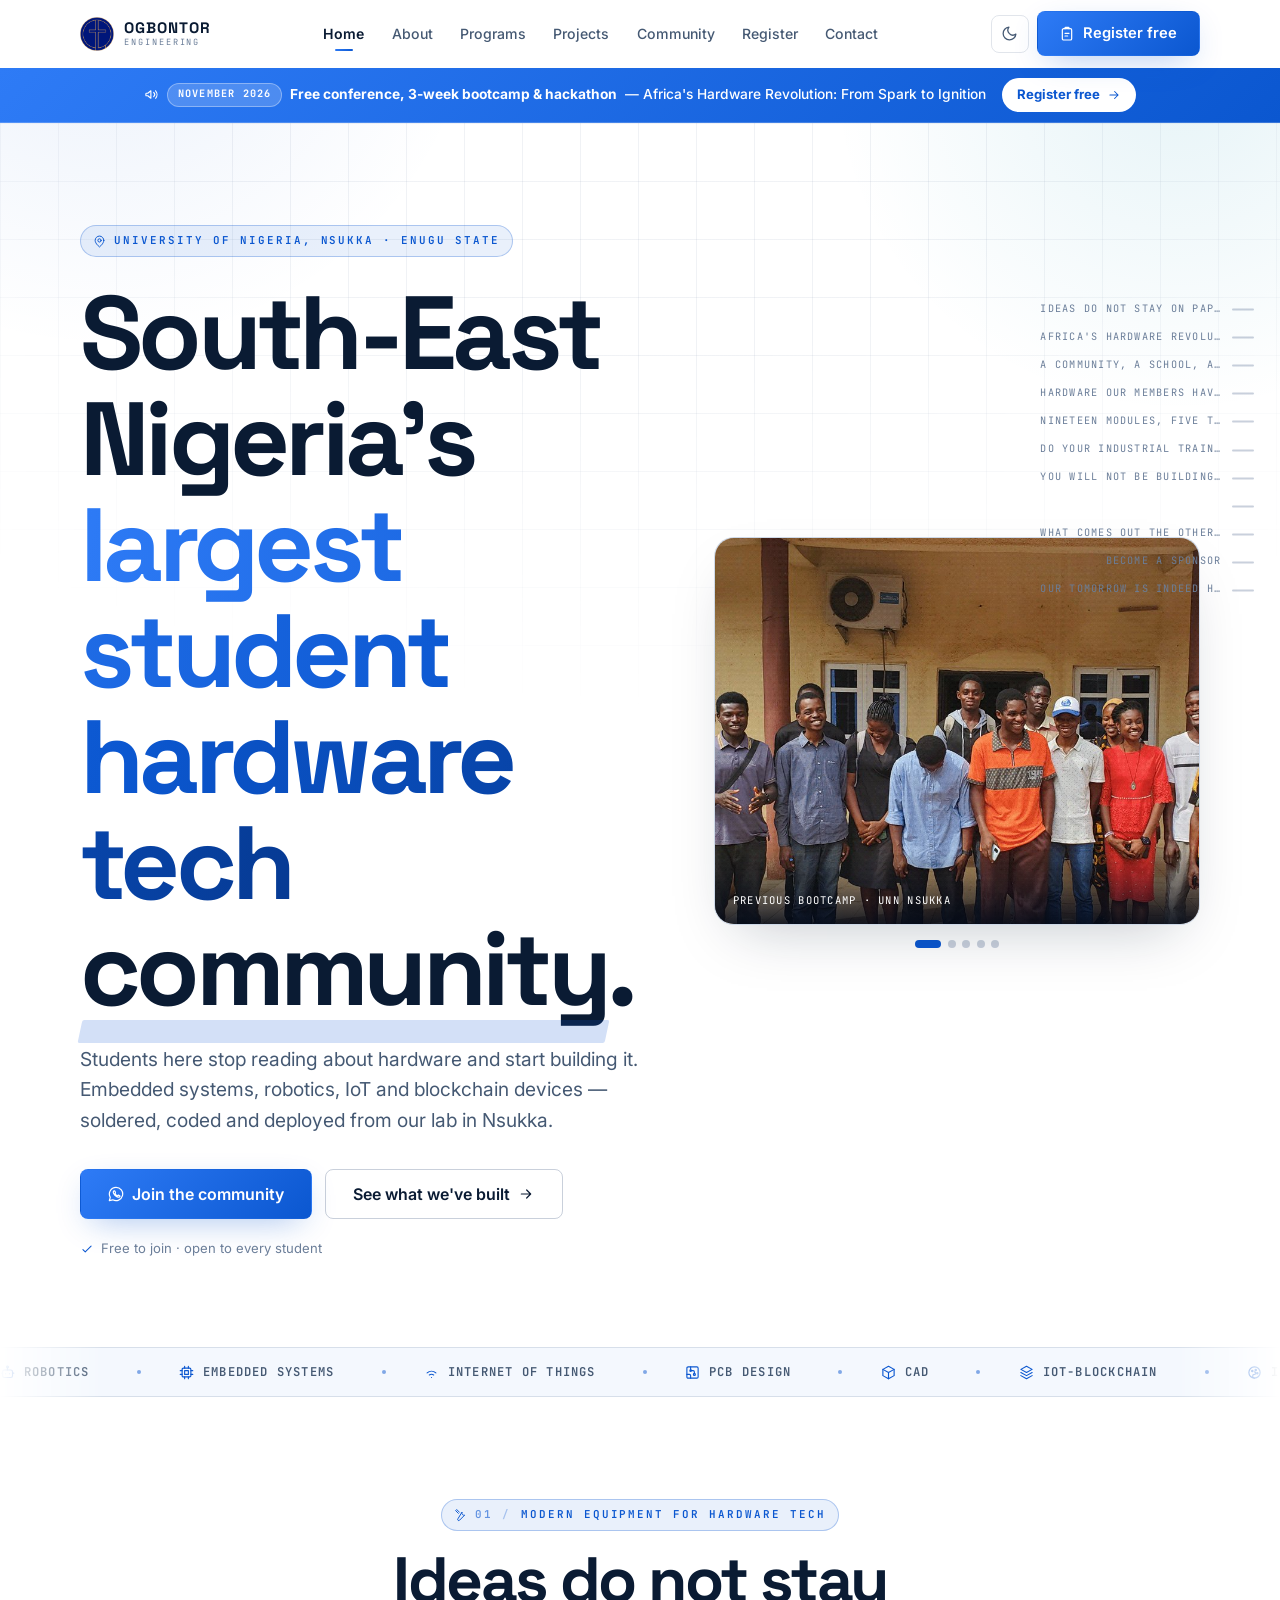
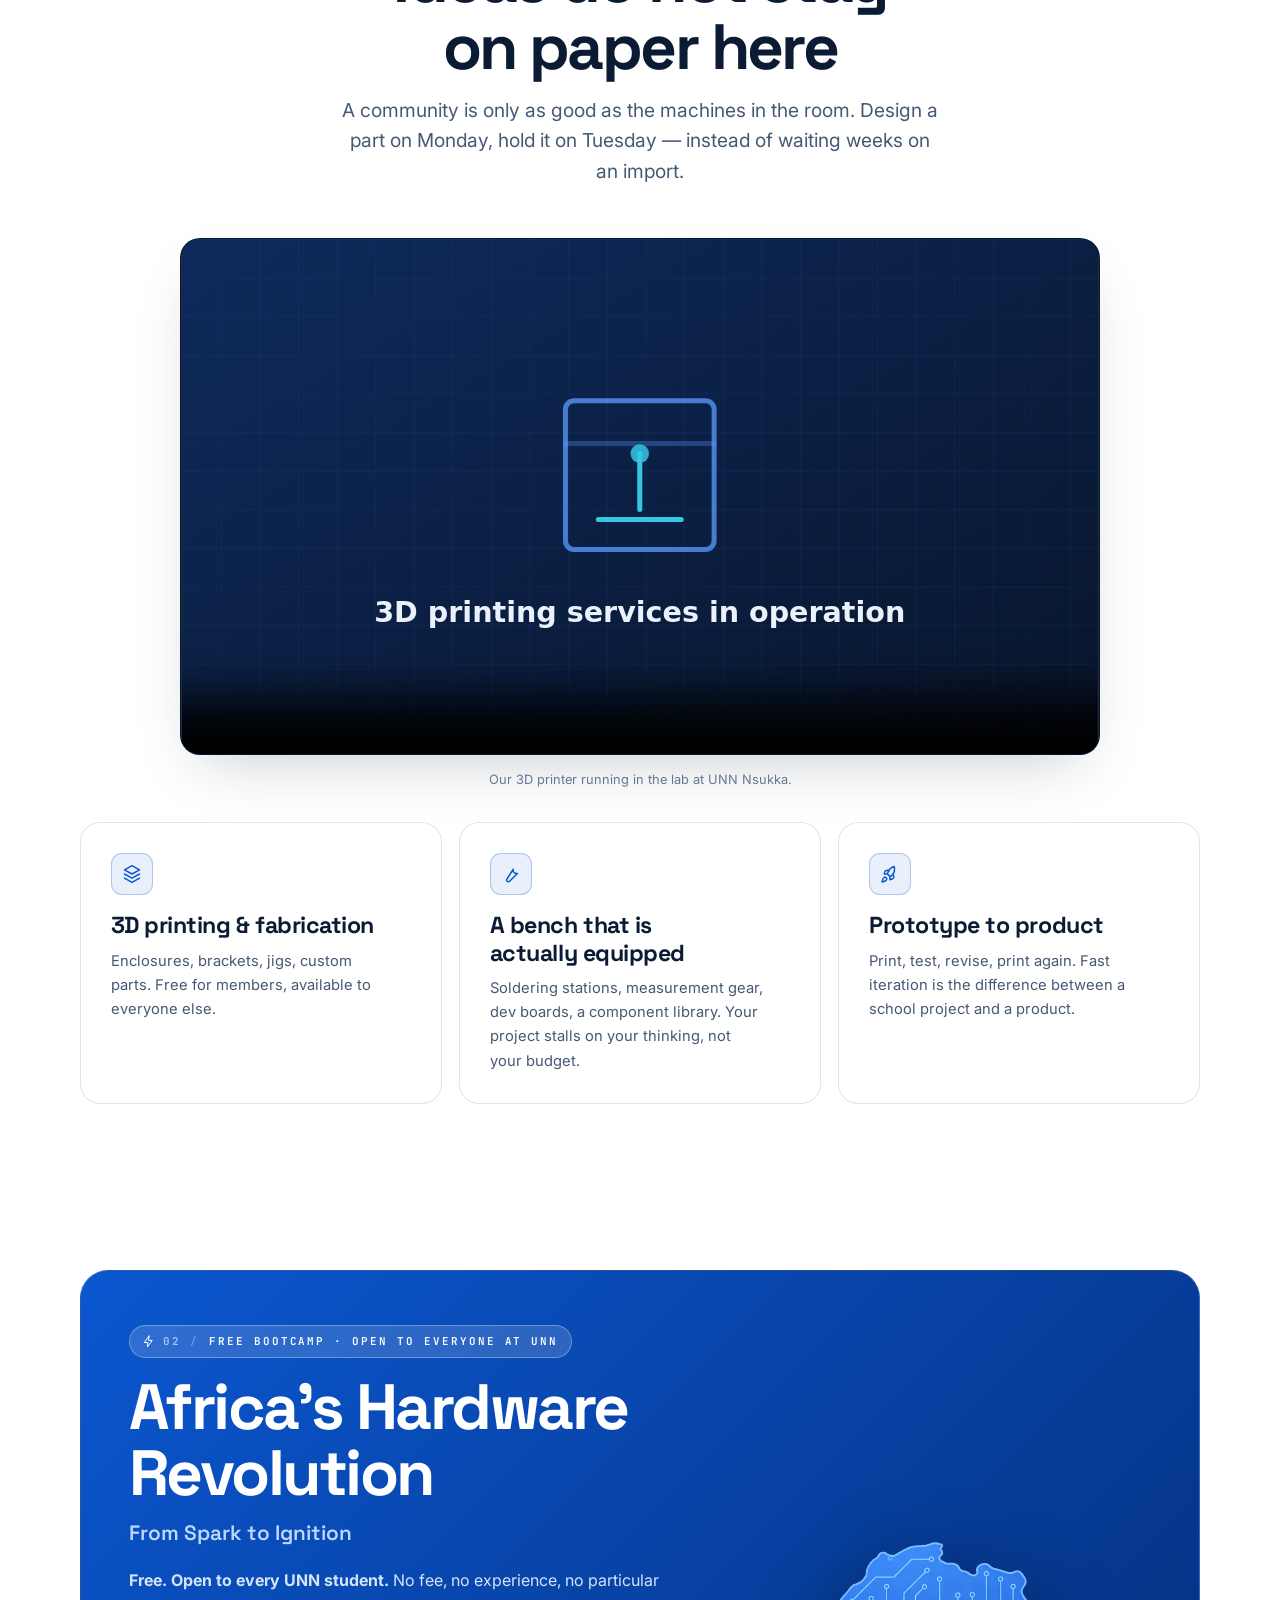
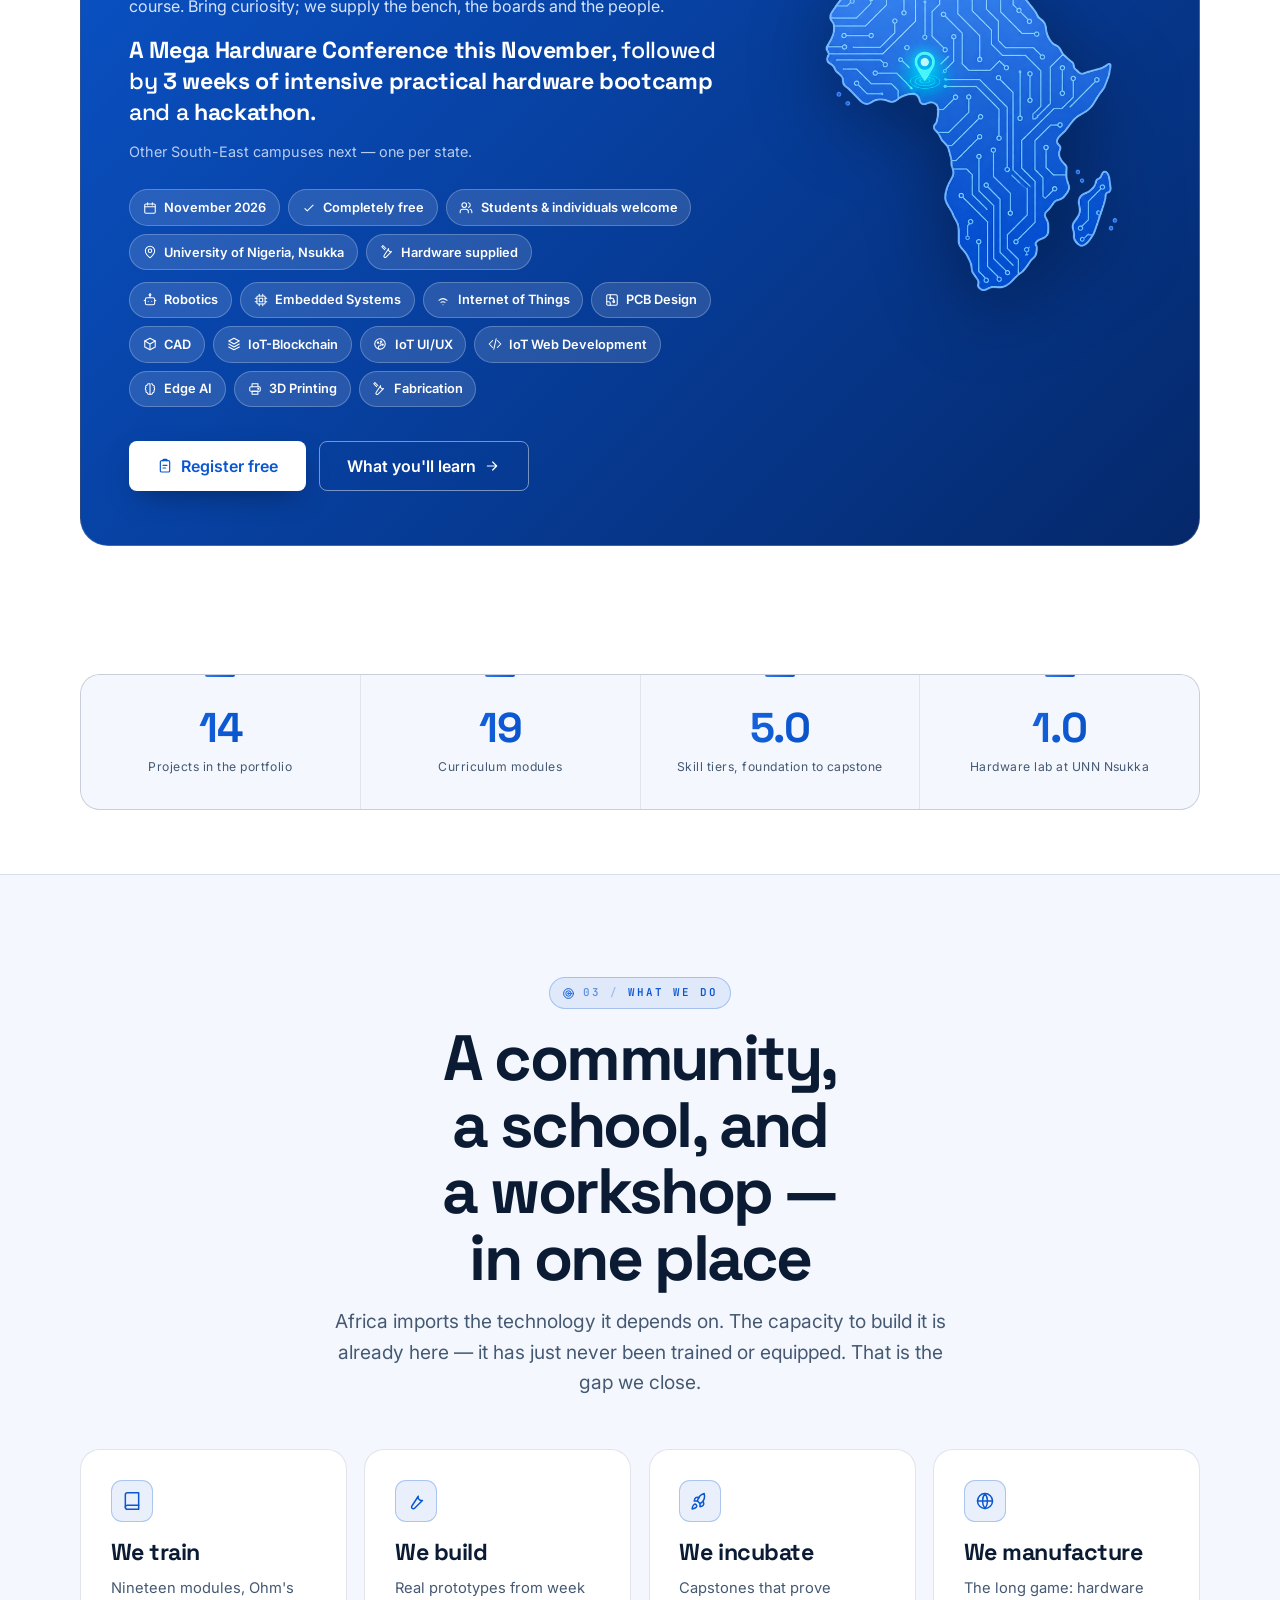
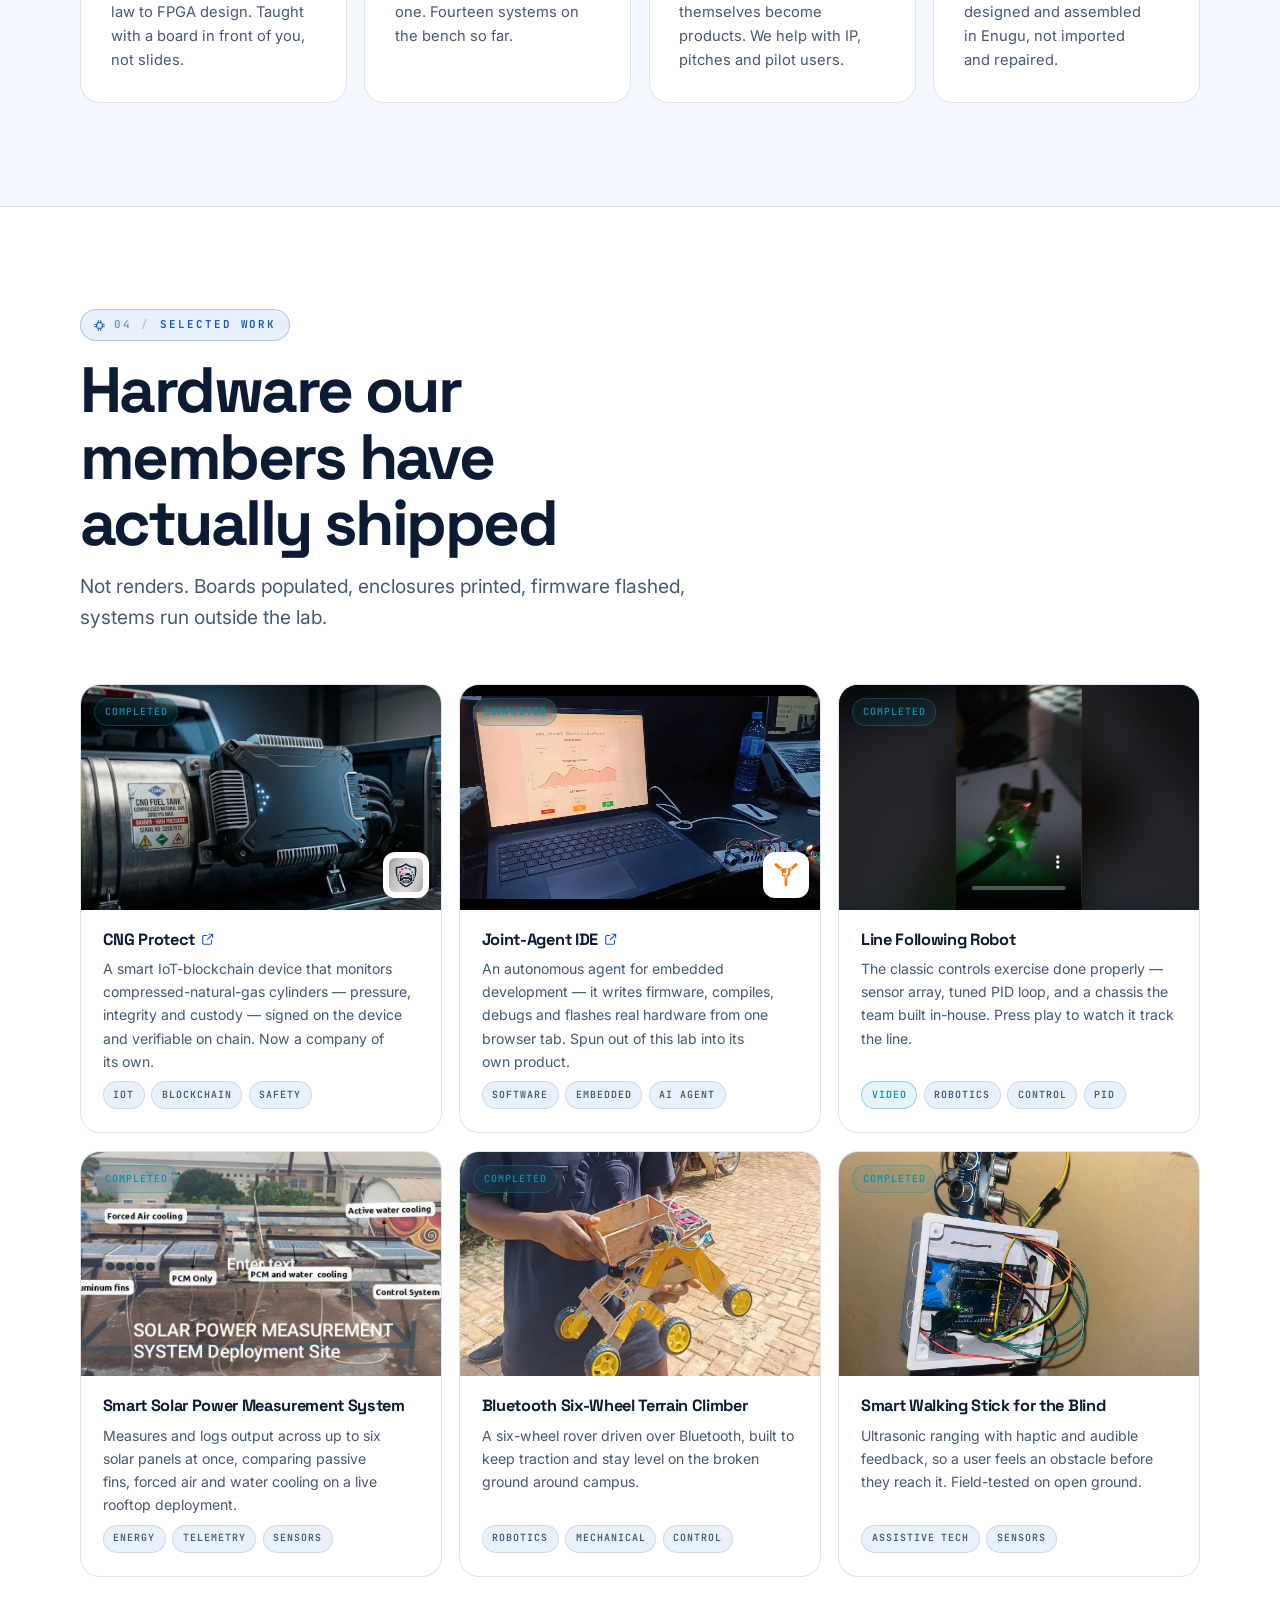
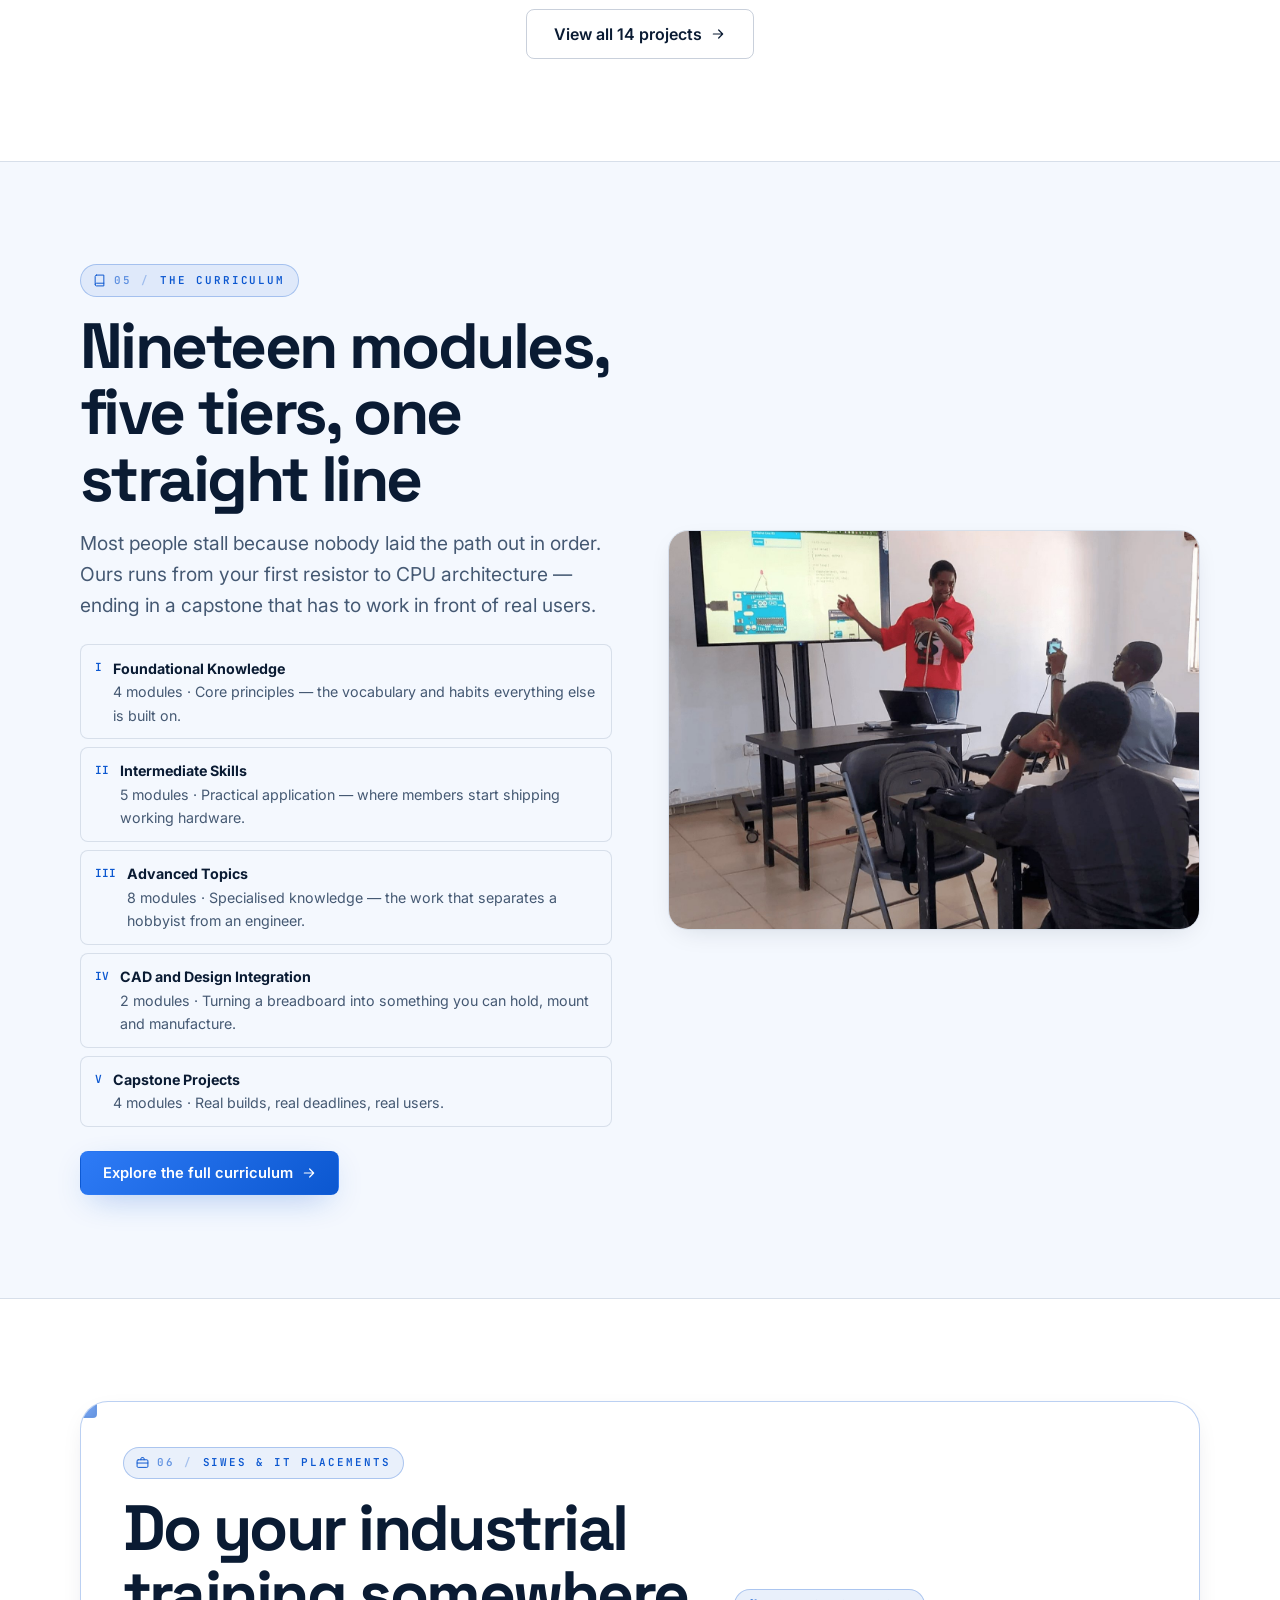
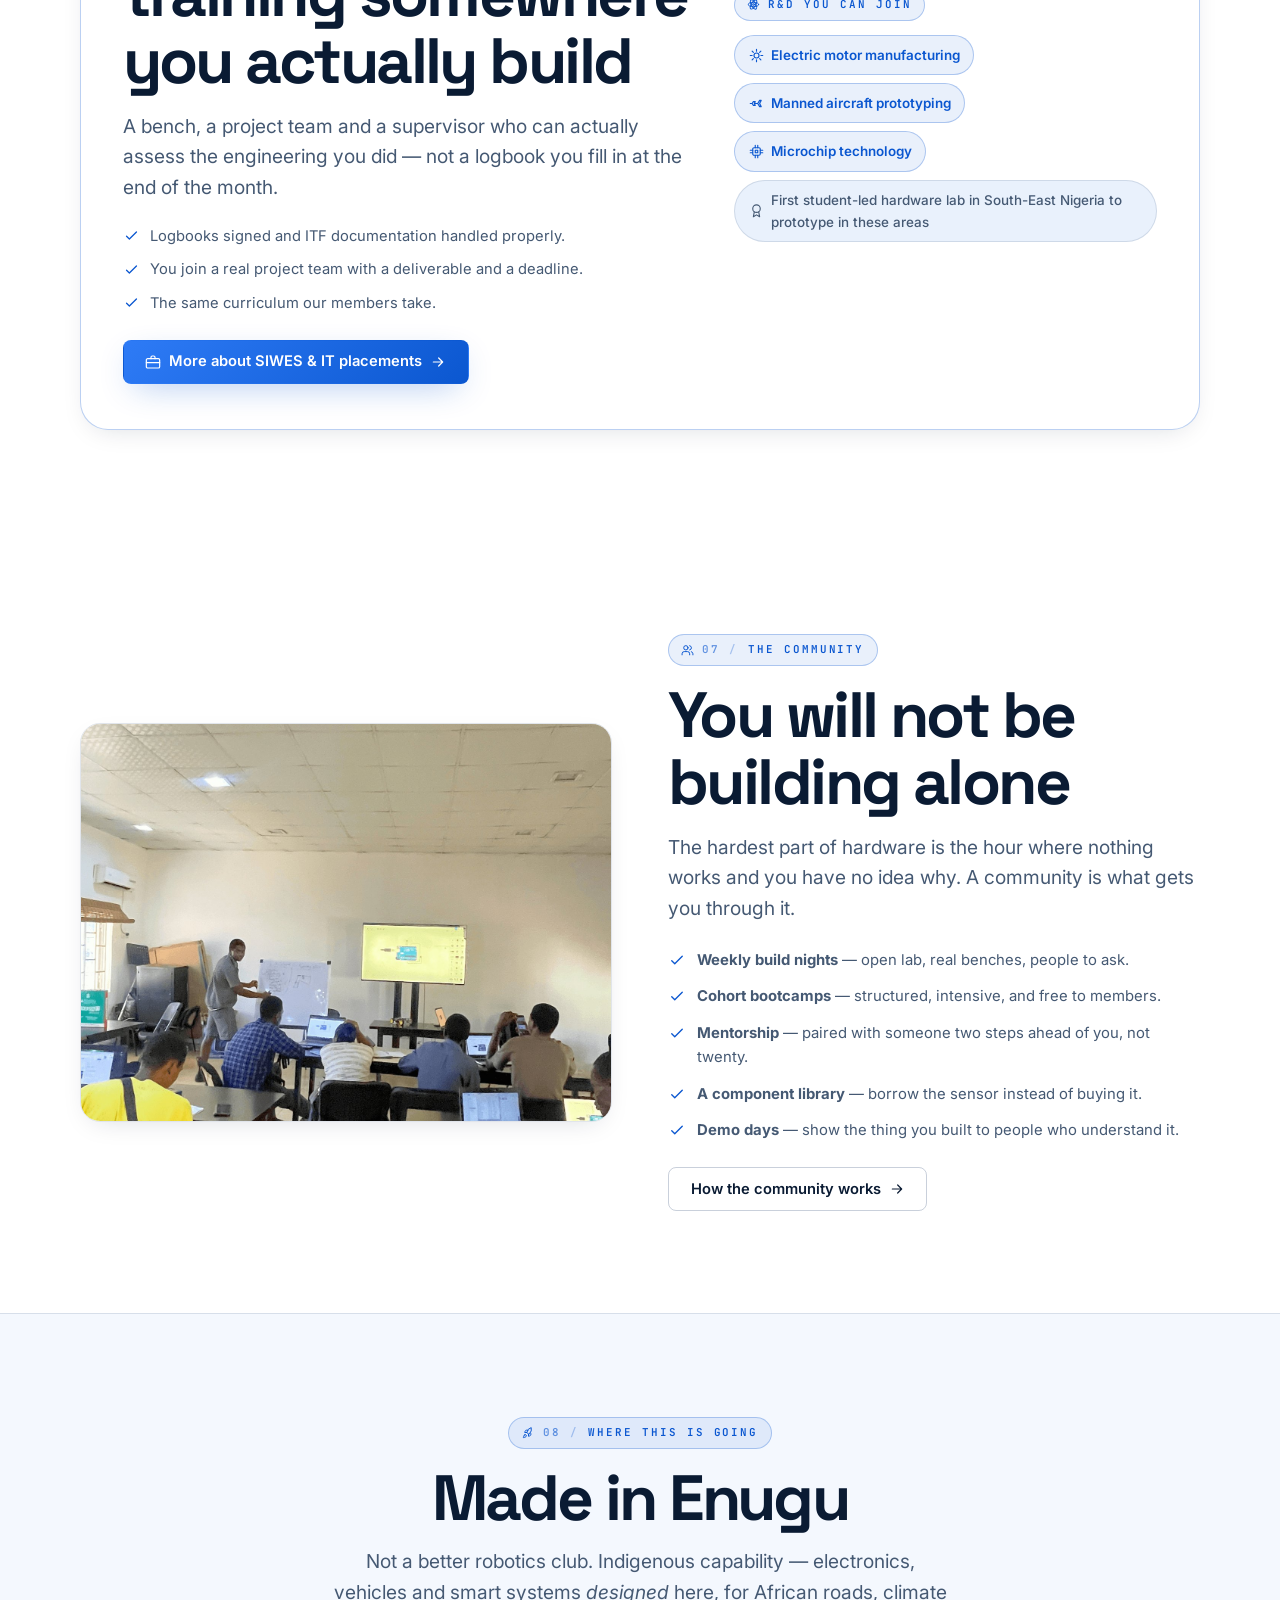
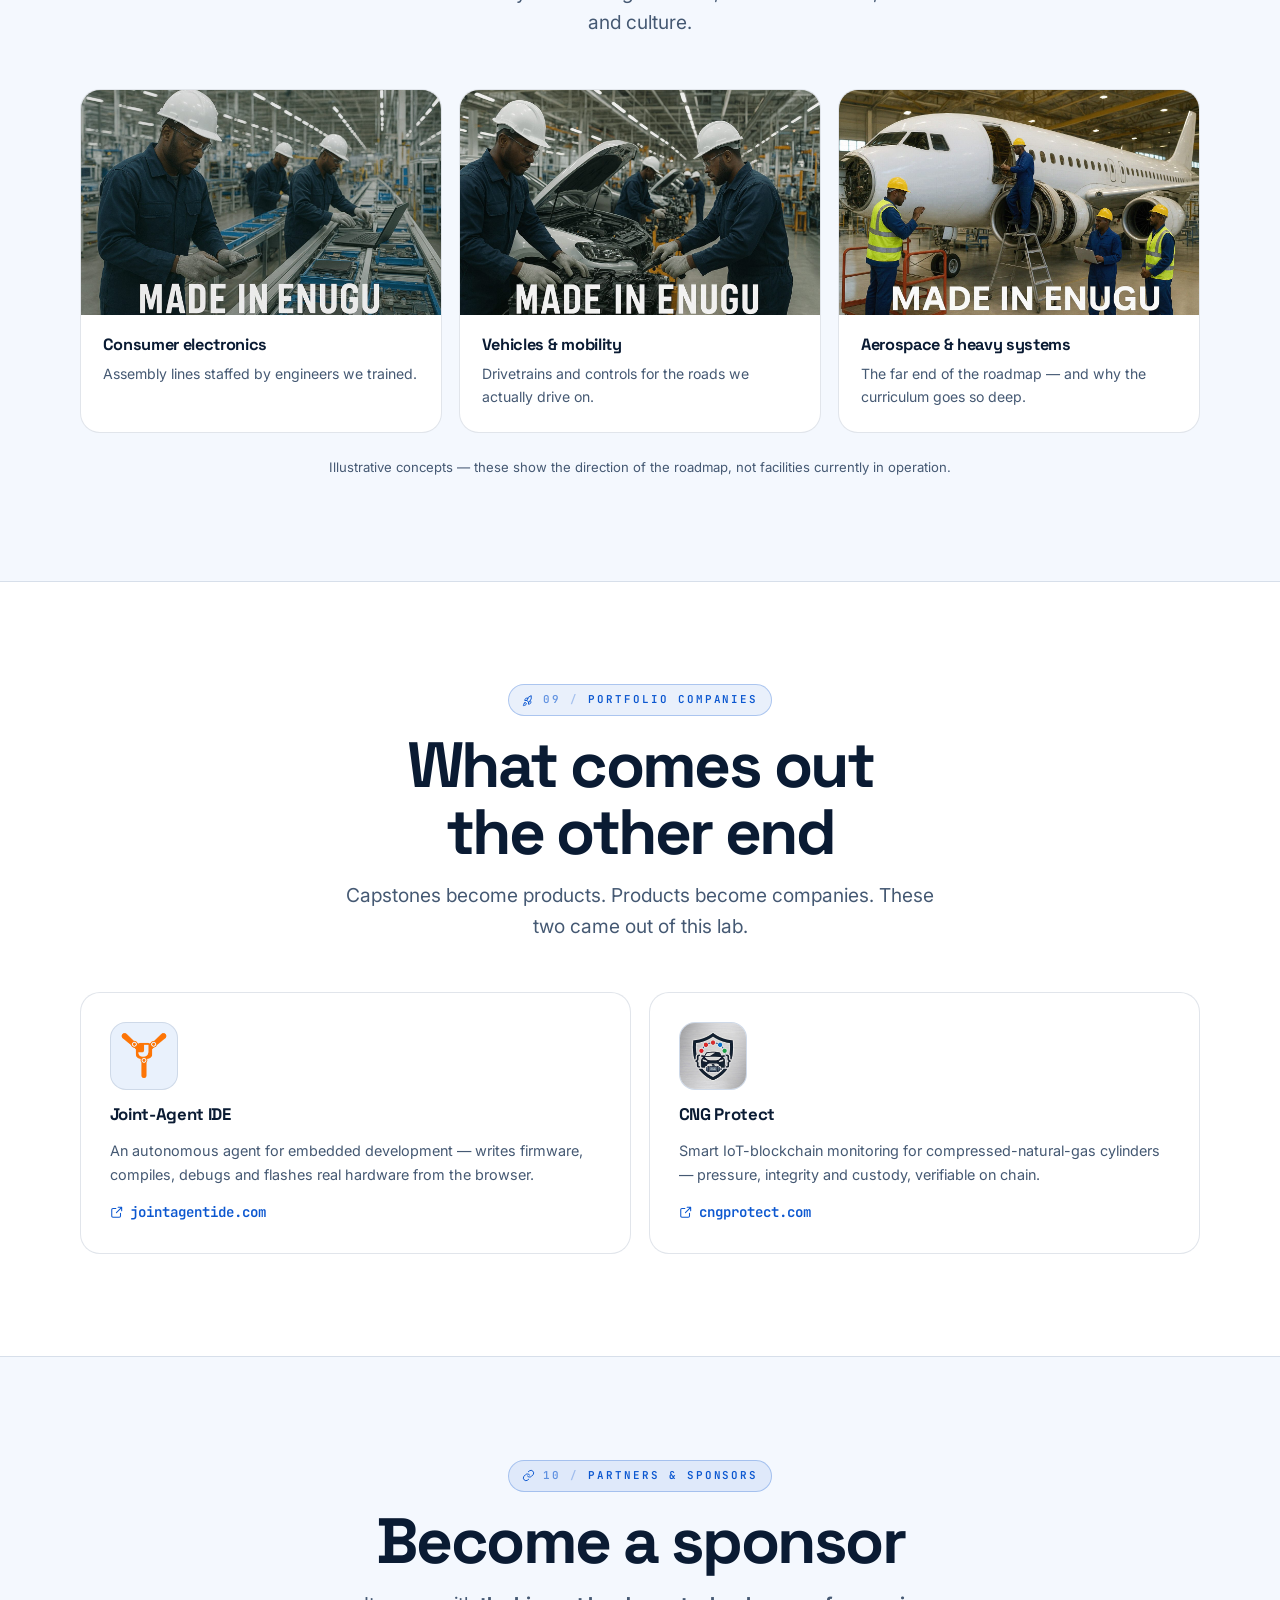
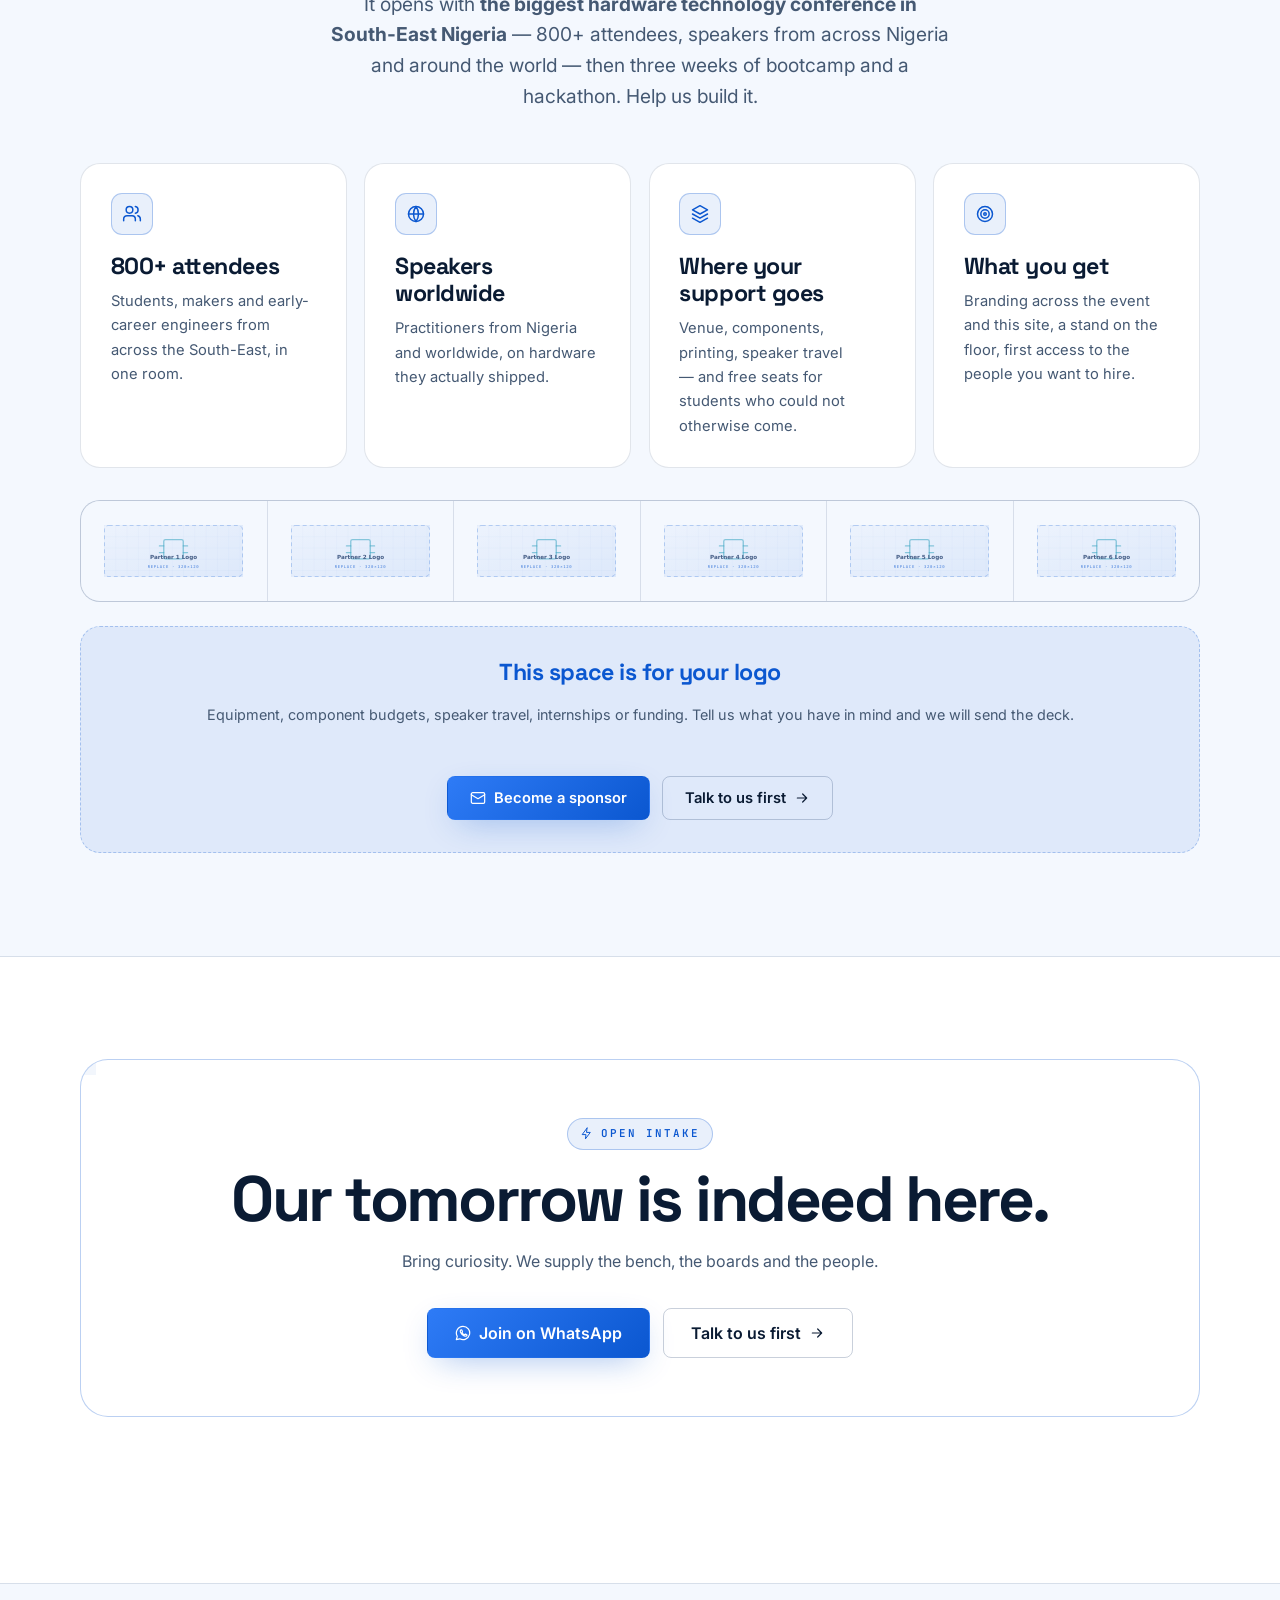
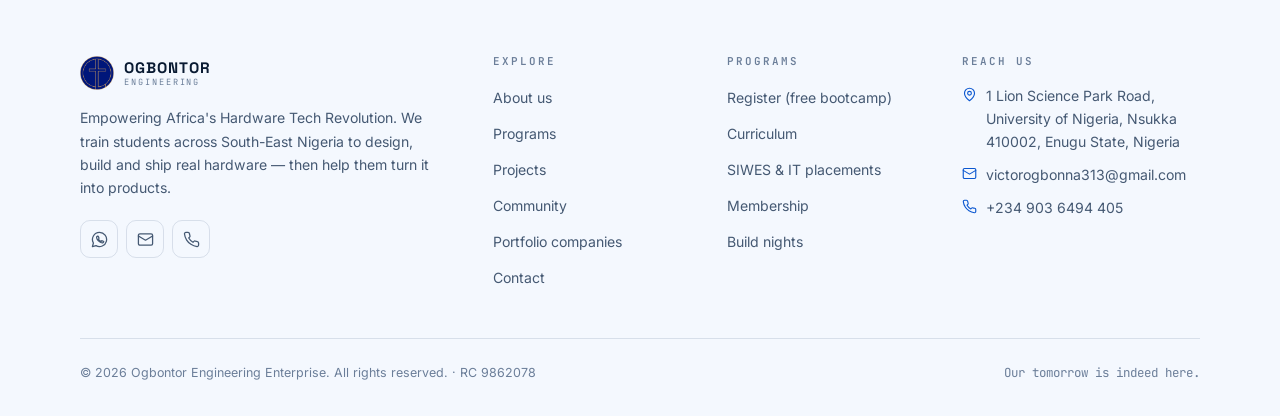
==== commit 3a5dff69: "Rebuild the link-preview card, widen two portraits, add netlify.toml The OG card was wrong in two wa" ====
--- a/index.html
+++ b/index.html
@@ -13,6 +13,8 @@
 <meta property="og:description" content="Ogbontor Engineering Enterprise is the largest student hardware tech community in South-East Nigeria — training students in embedded systems, robotics, IoT and blockchain hardware at UNN Nsukka.">
 <meta property="og:url" content="https://ogbontor.com/index.html">
 <meta property="og:image" content="https://ogbontor.com/assets/img/og-image.png">
+<meta property="og:image:secure_url" content="https://ogbontor.com/assets/img/og-image.png">
+<meta property="og:image:type" content="image/png">
 <meta property="og:image:width" content="1200">
 <meta property="og:image:height" content="630">
 <meta property="og:image:alt" content="Ogbontor Engineering Enterprise — South-East Nigeria's largest student hardware tech community">
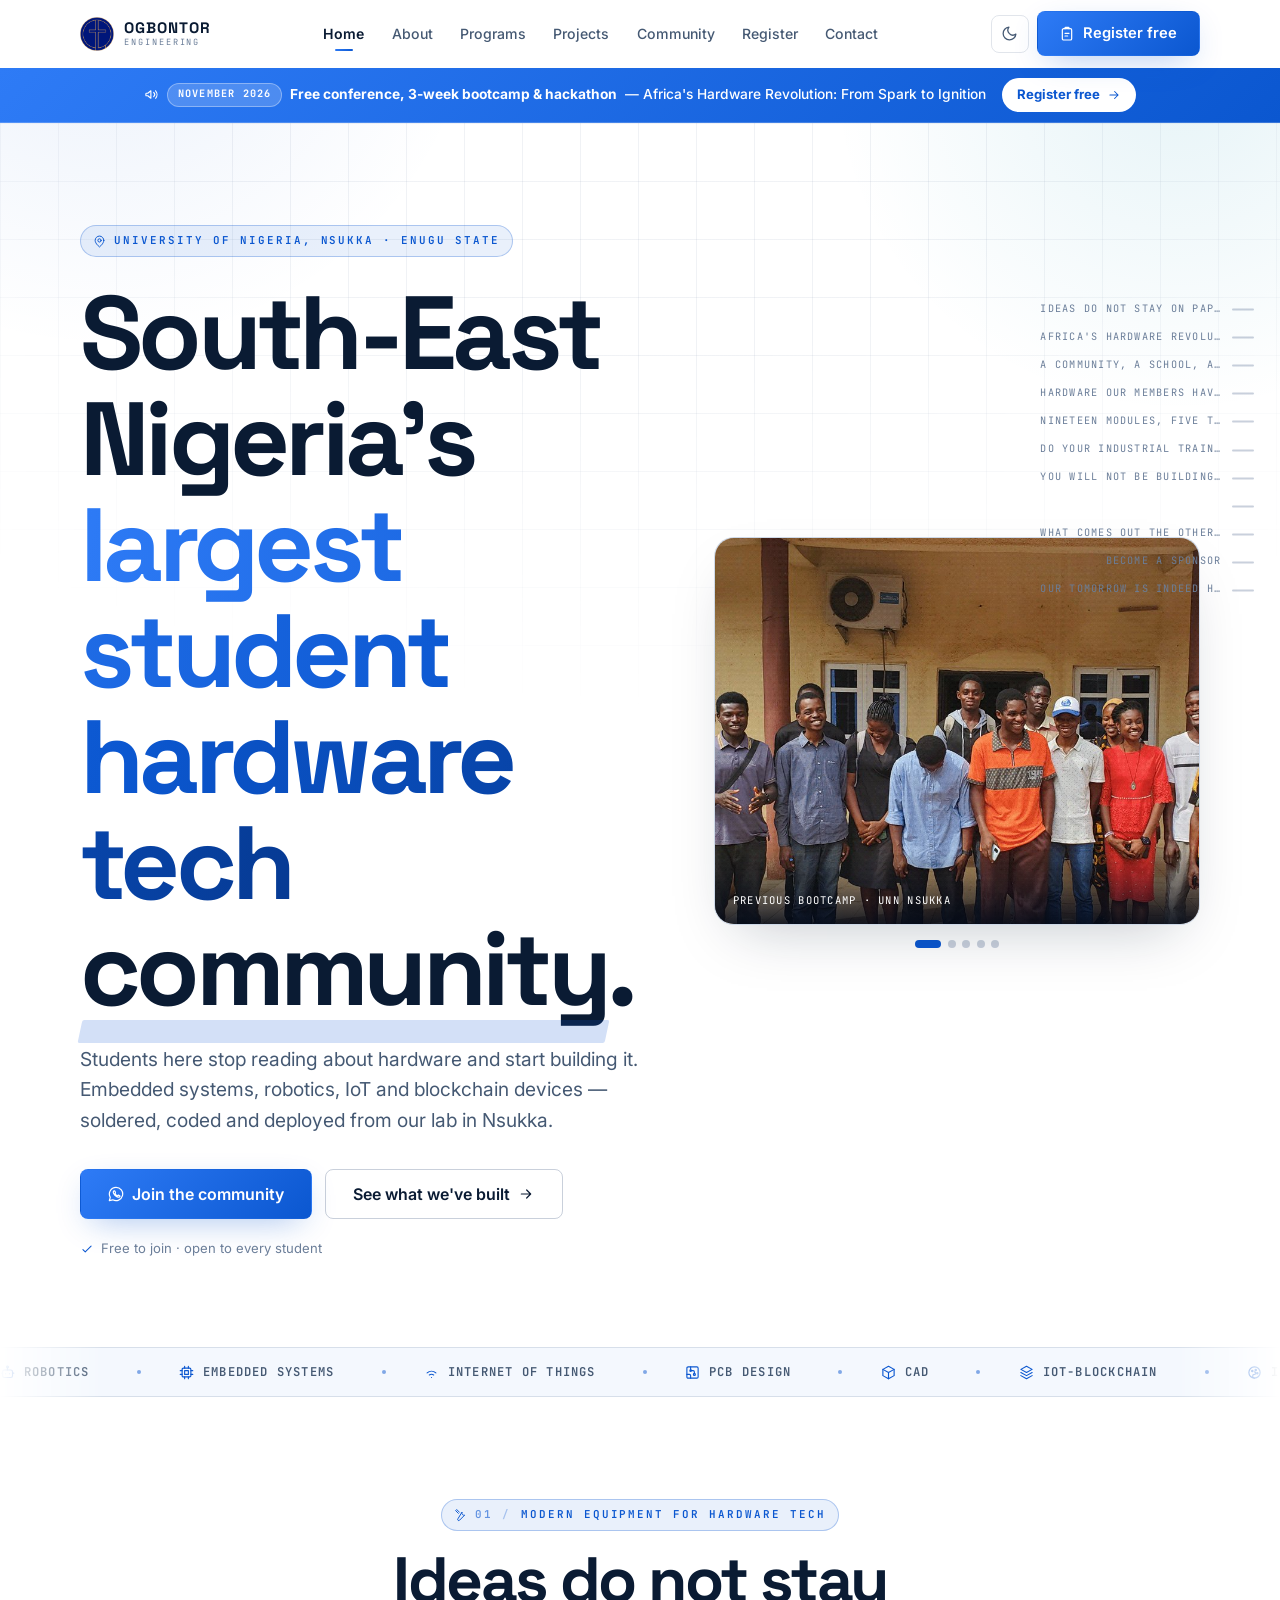
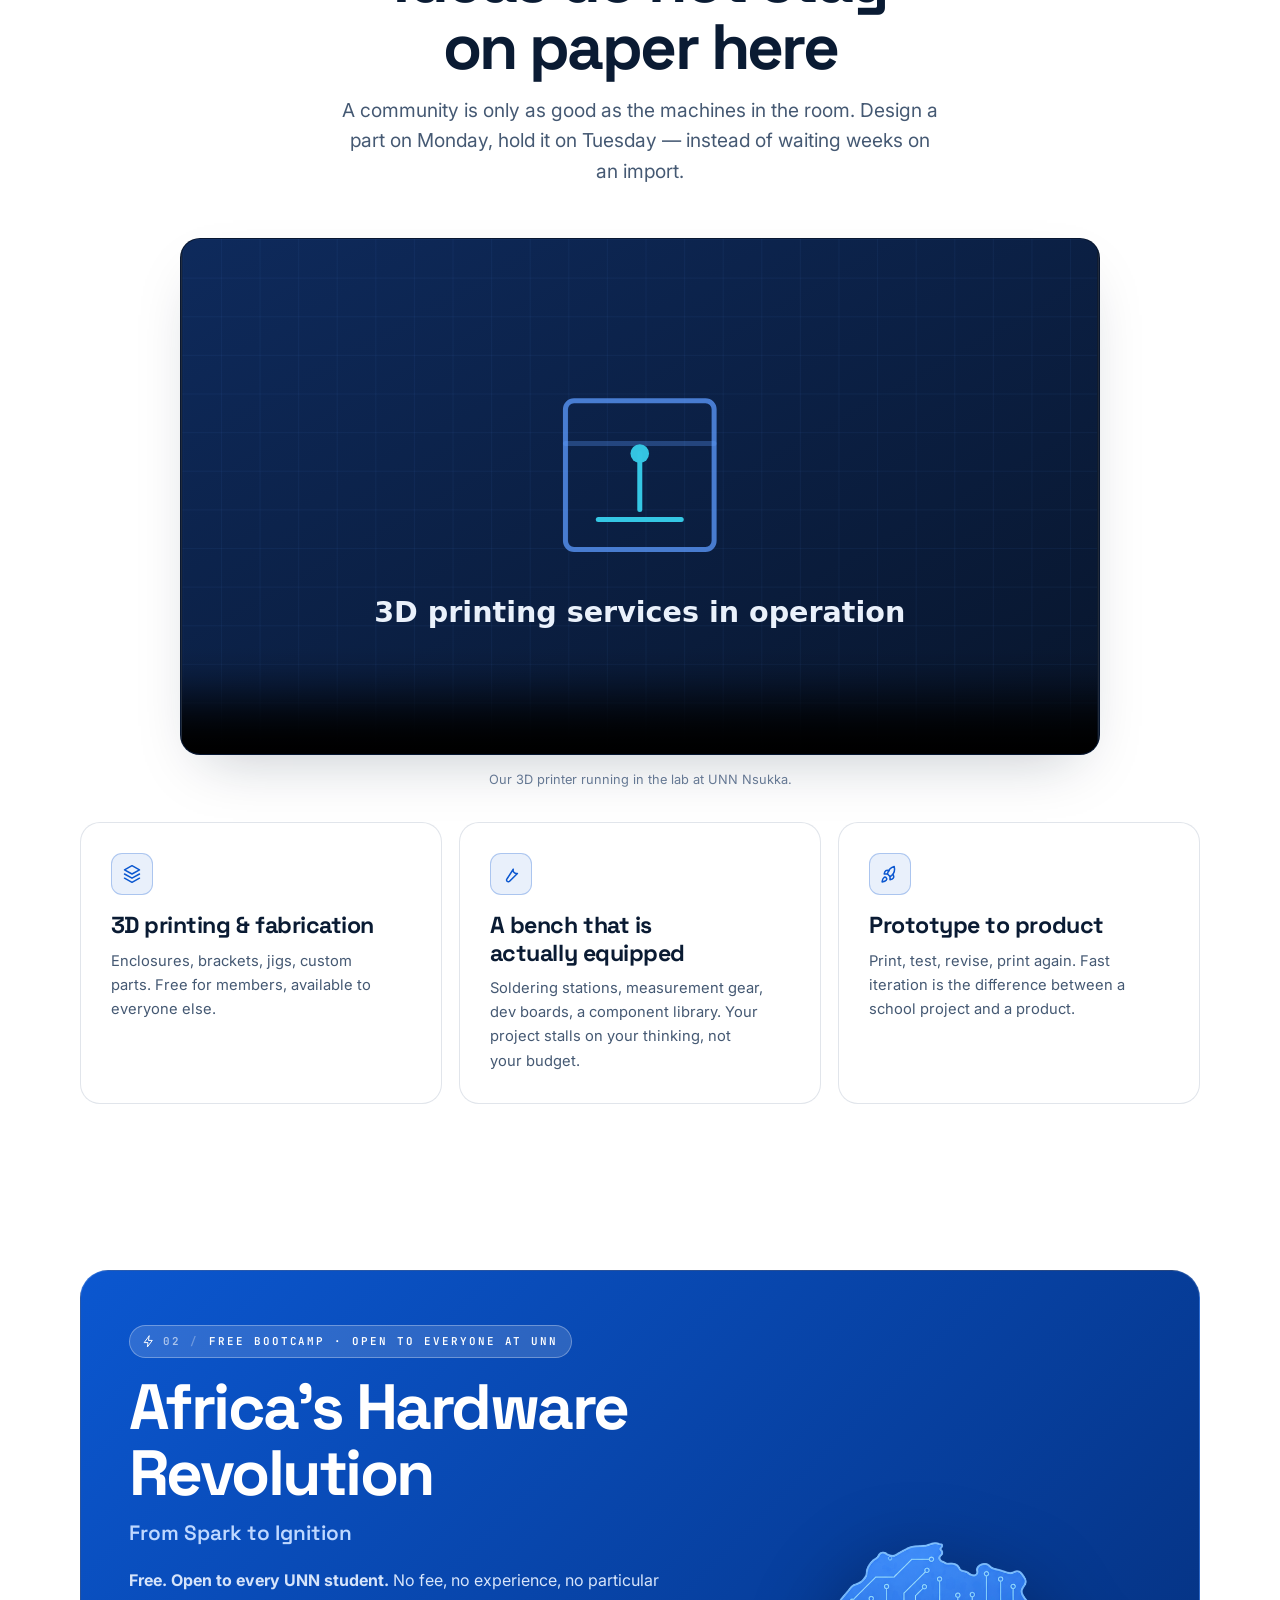
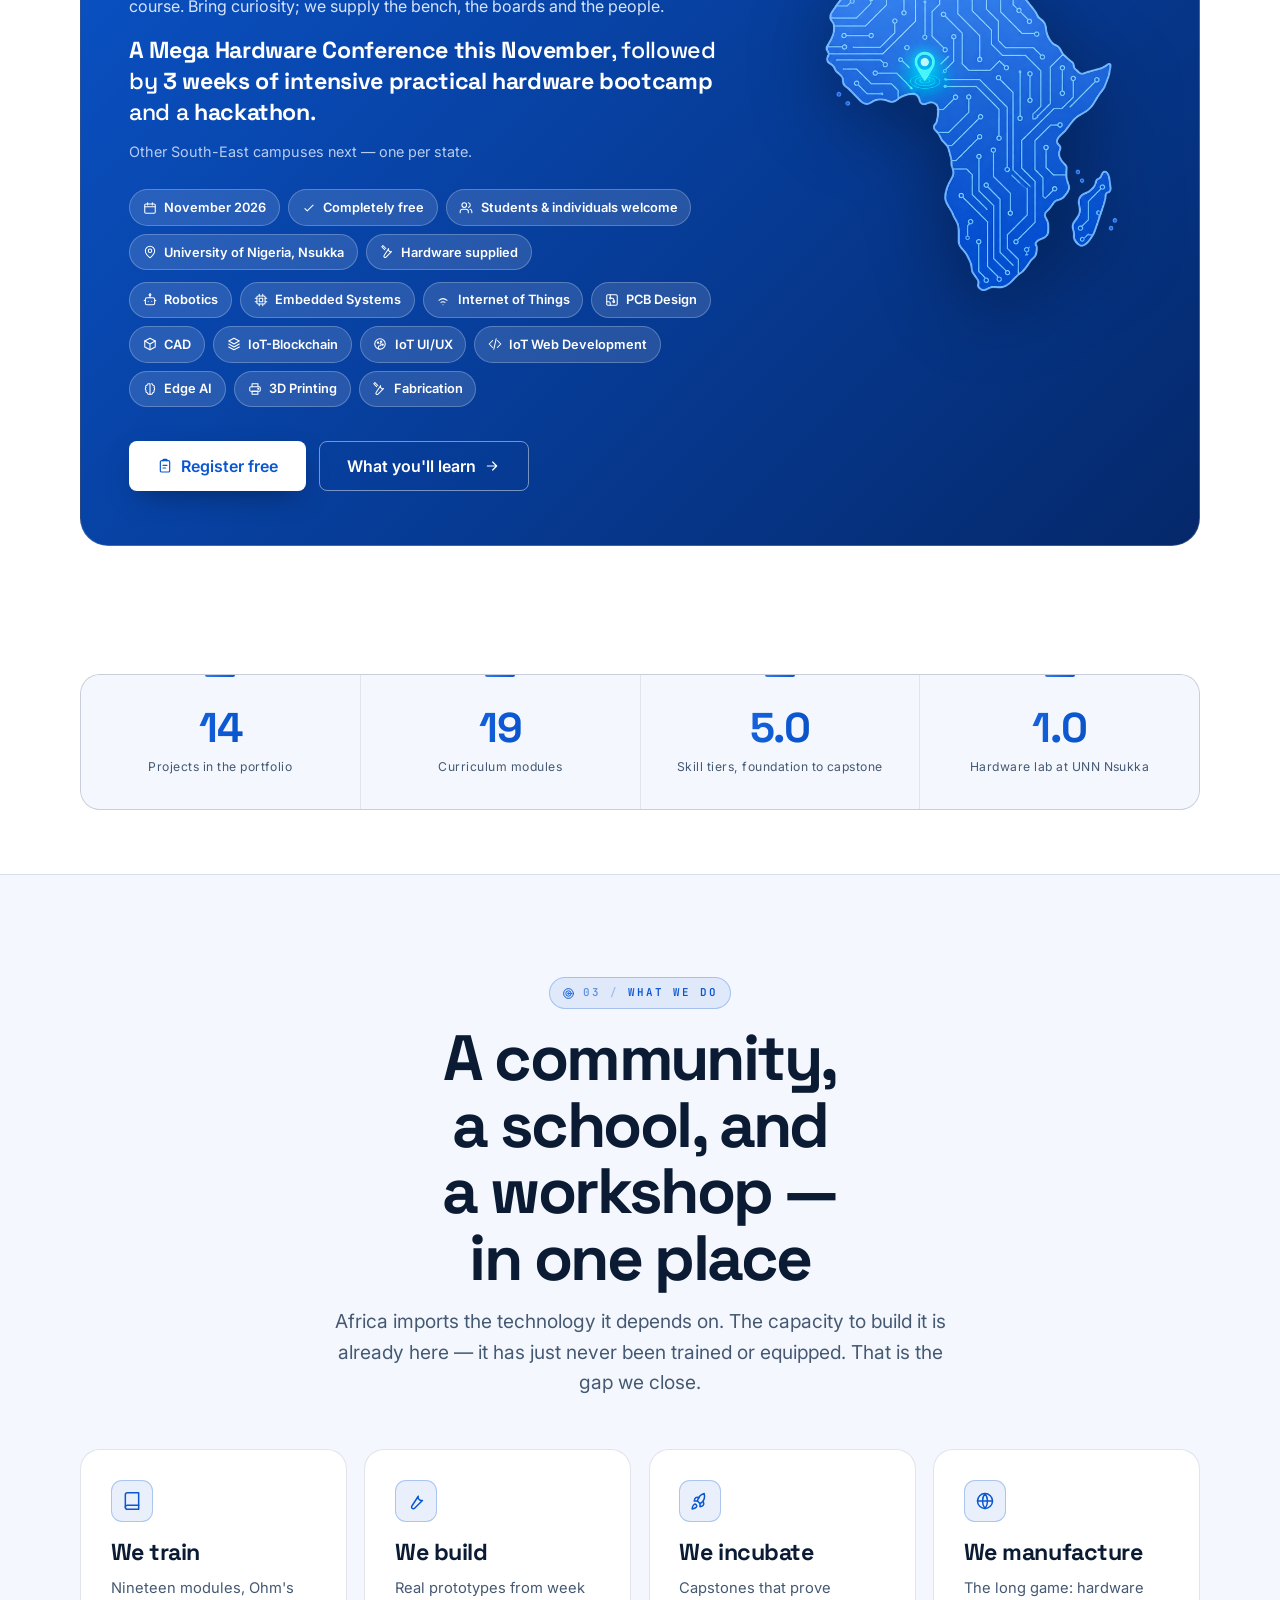
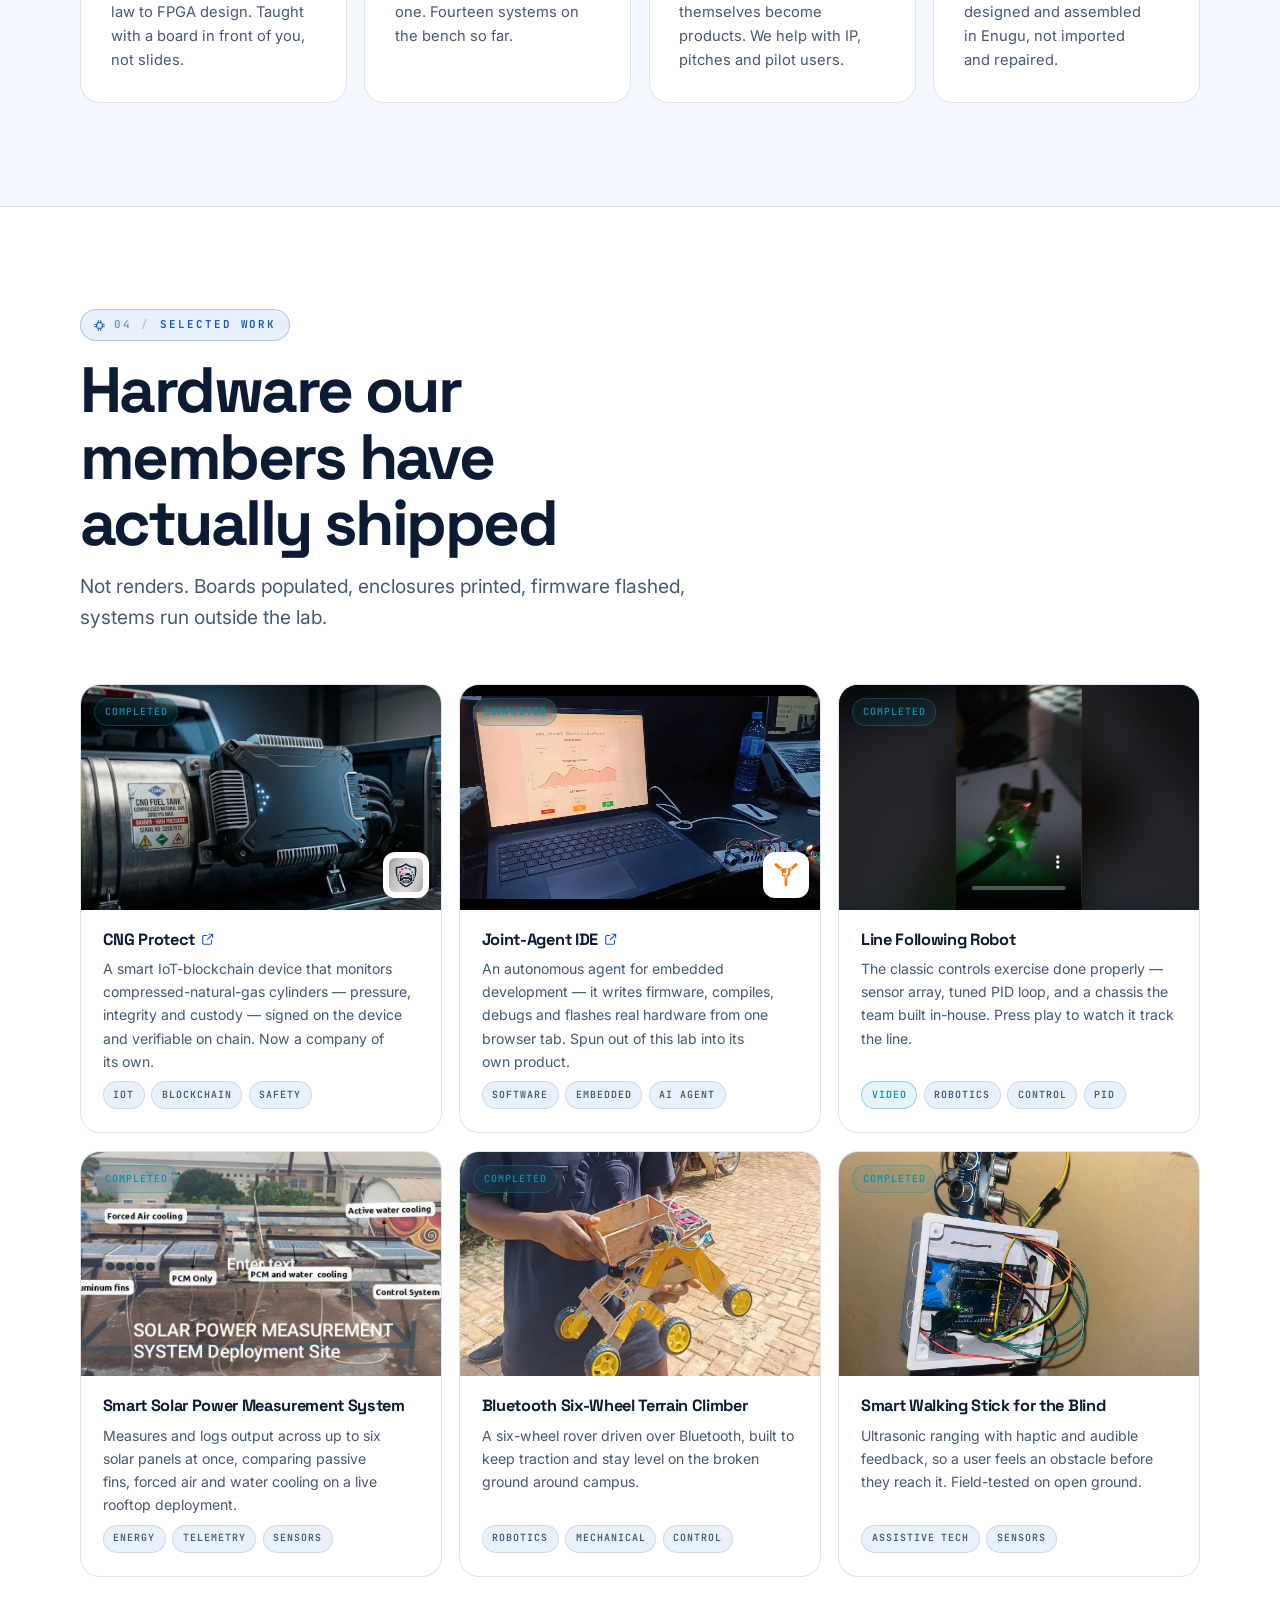
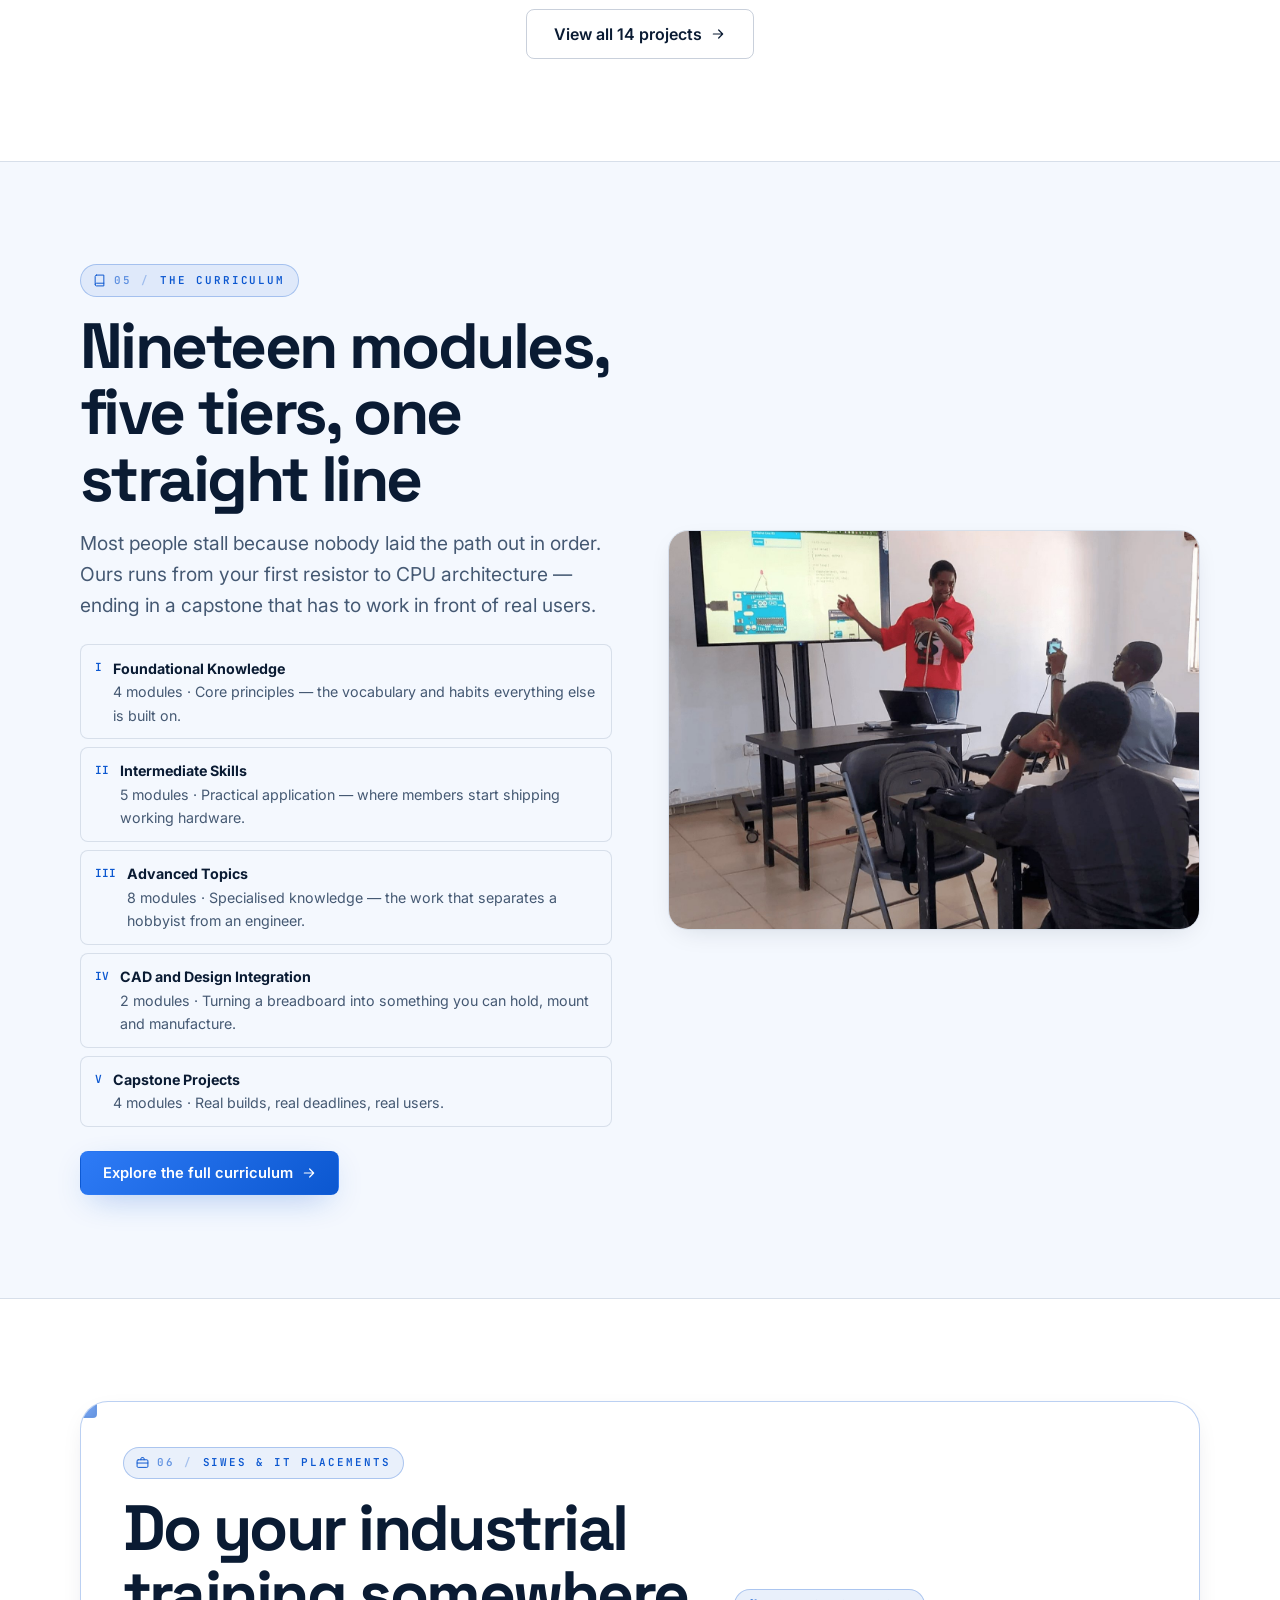
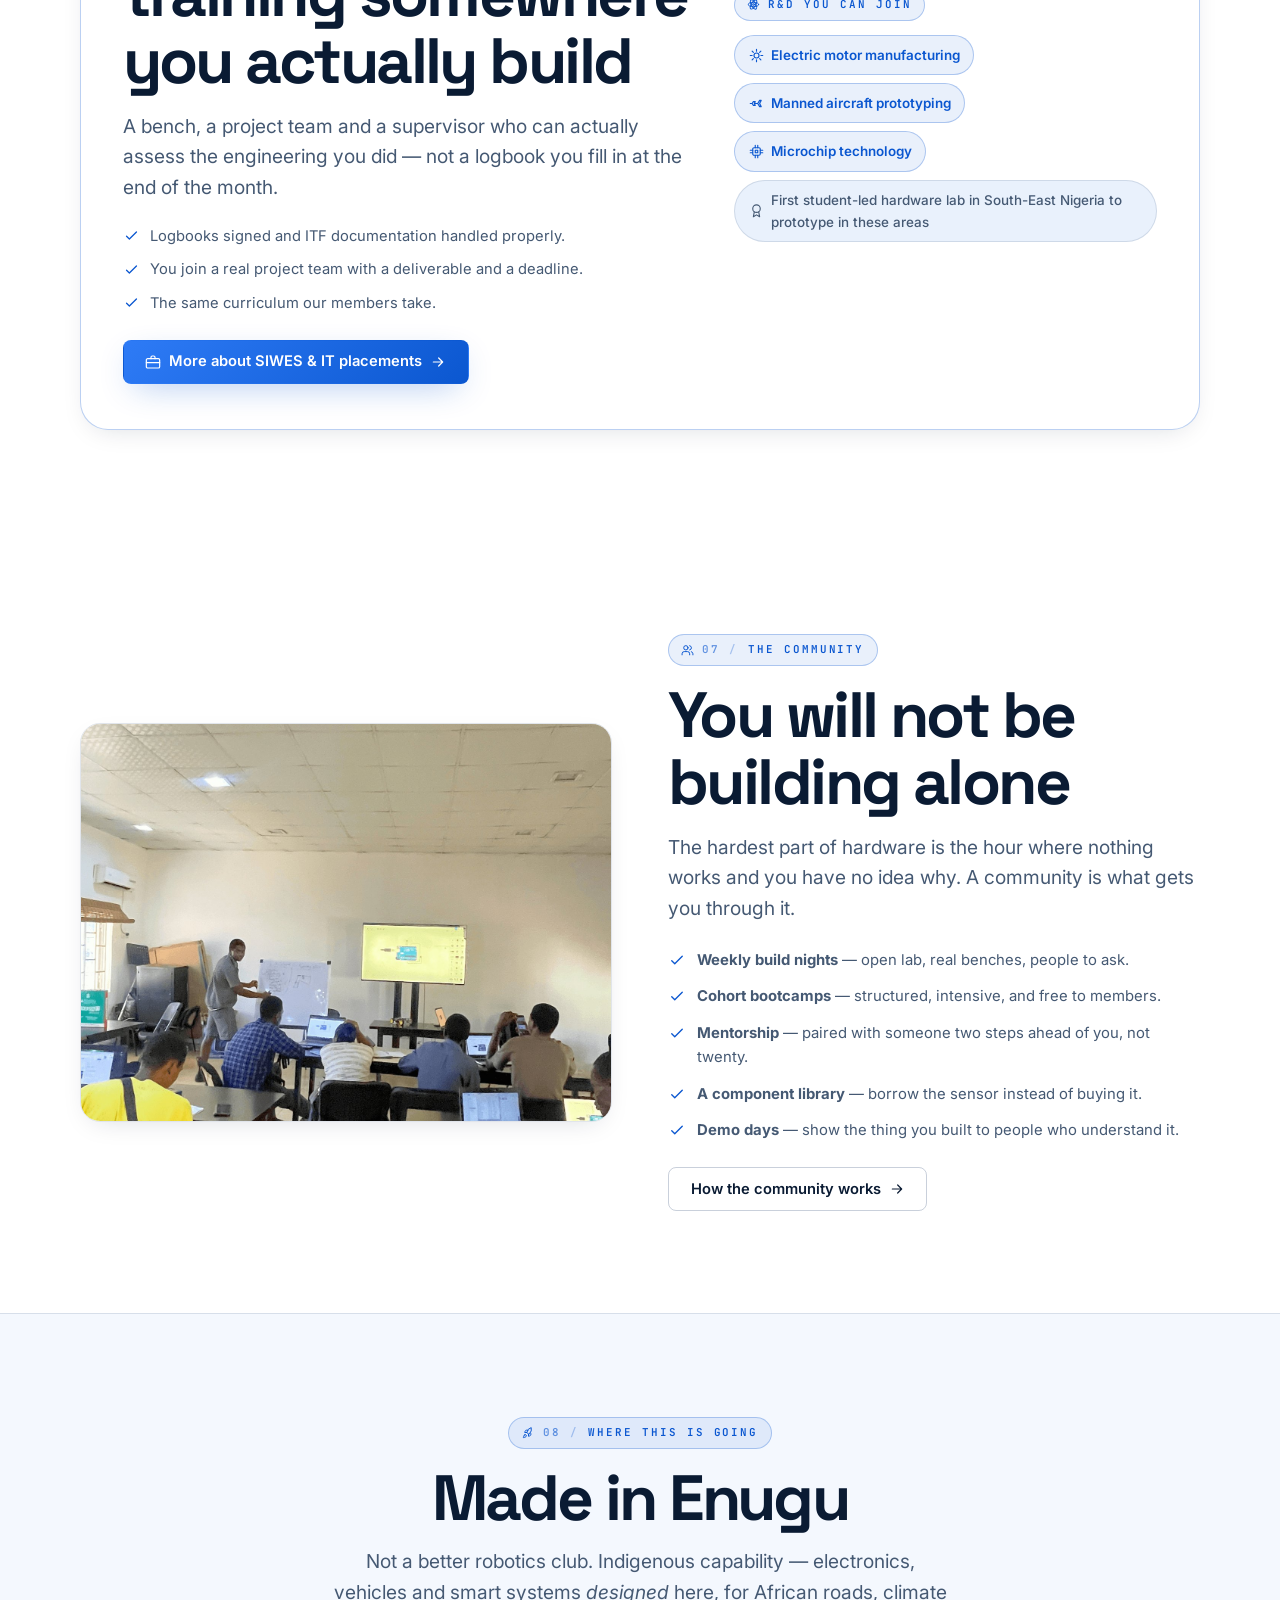
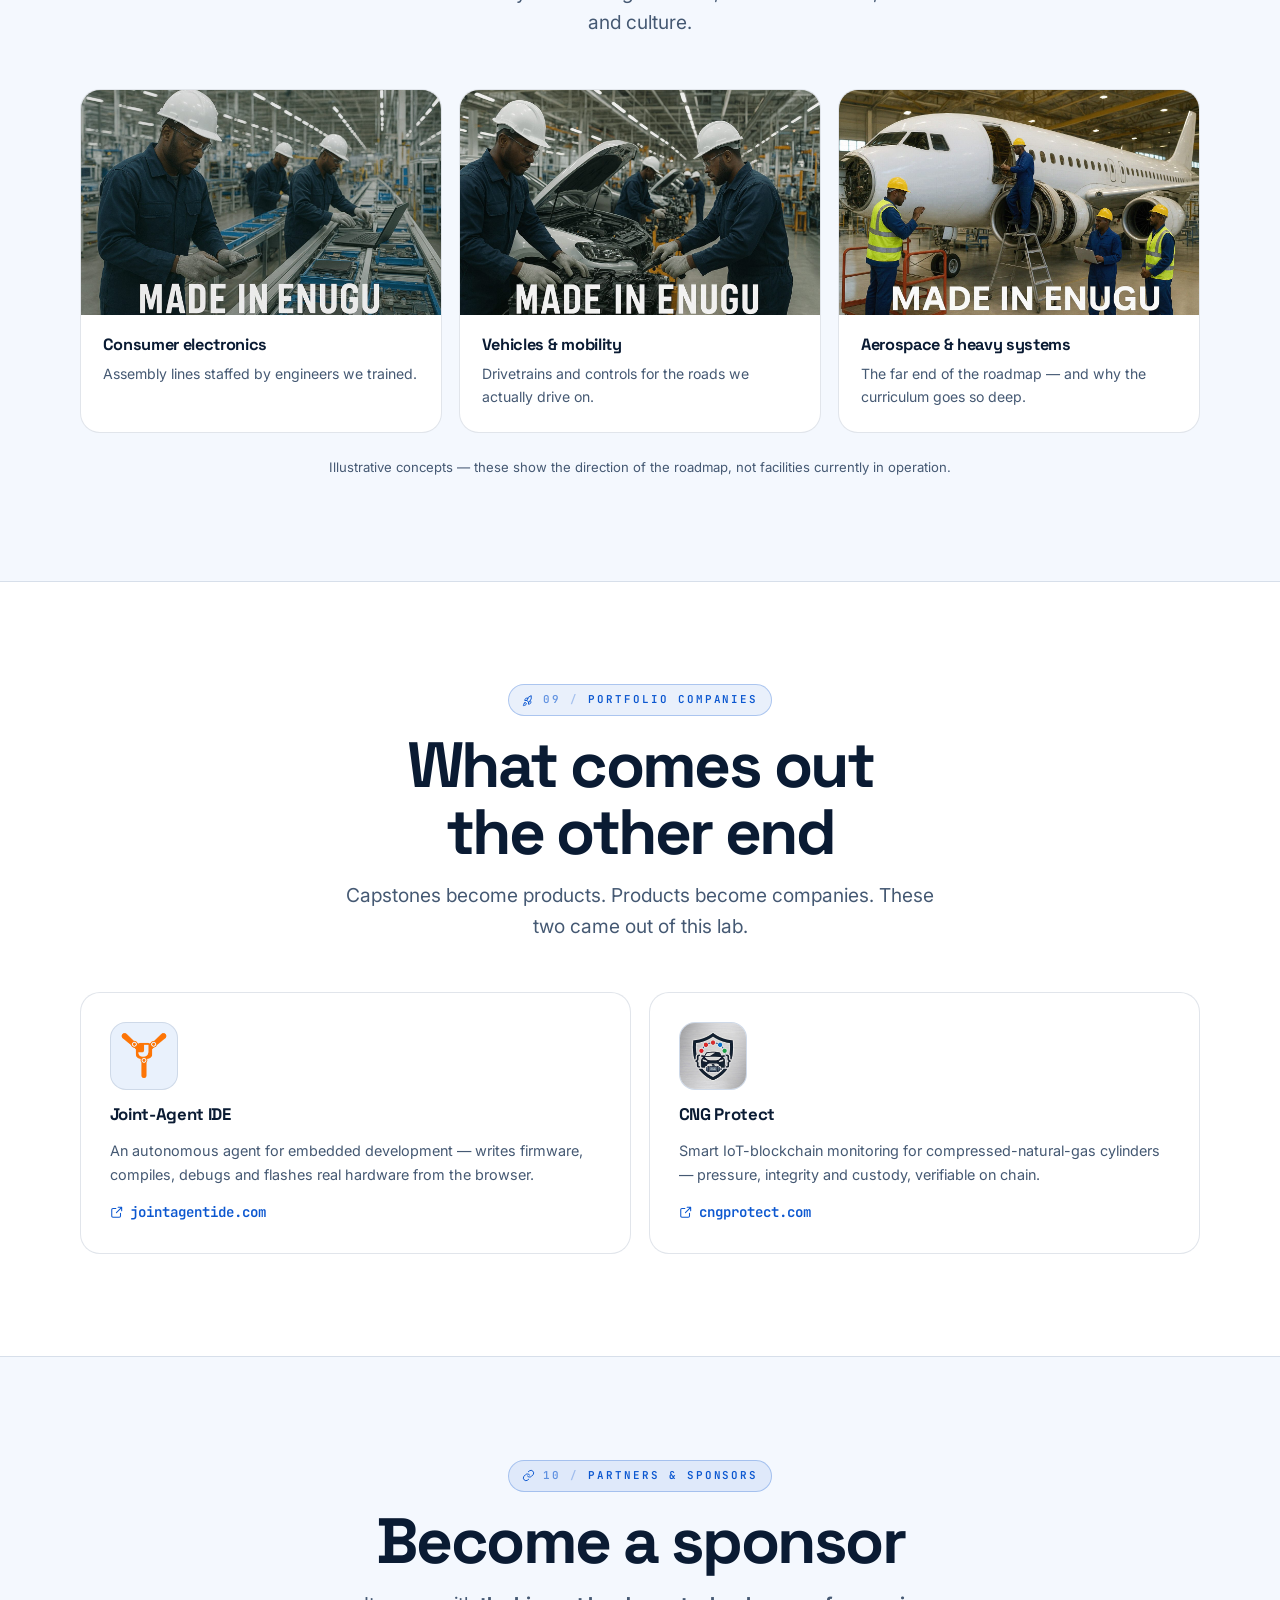
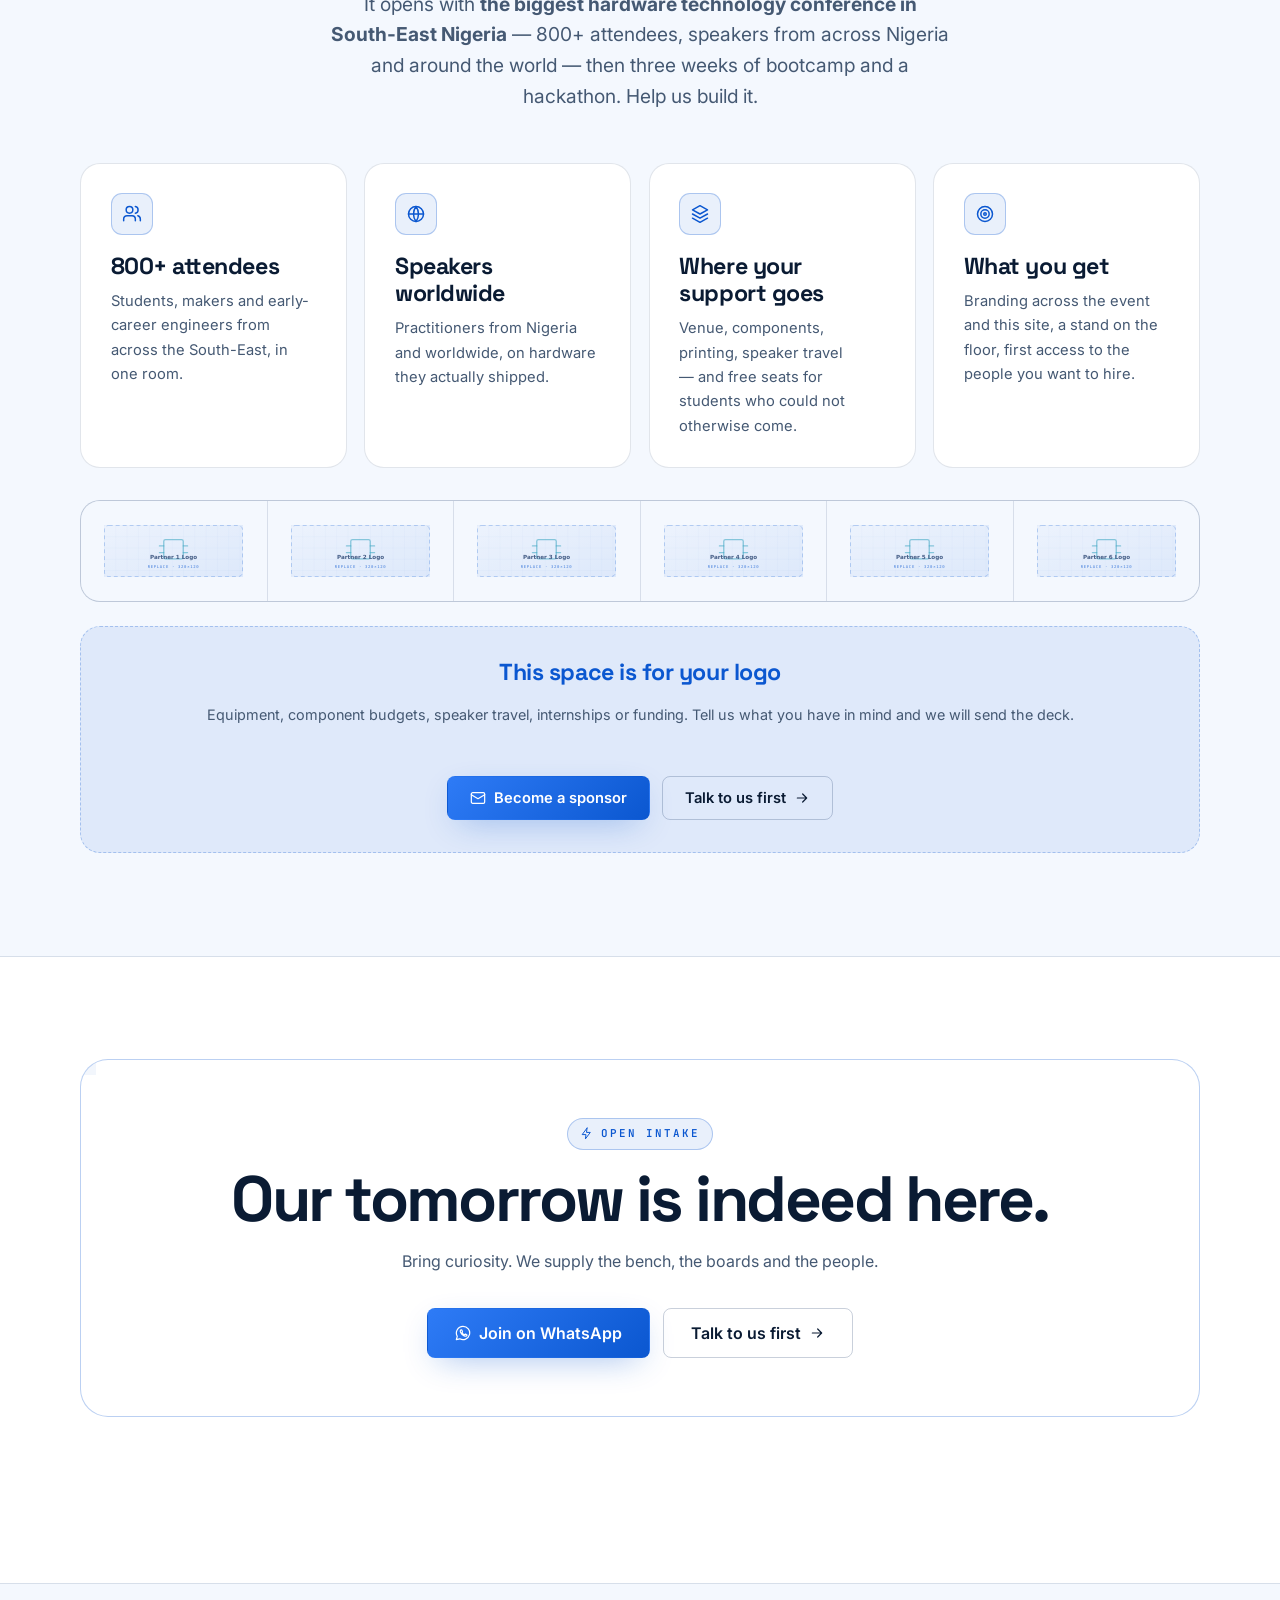
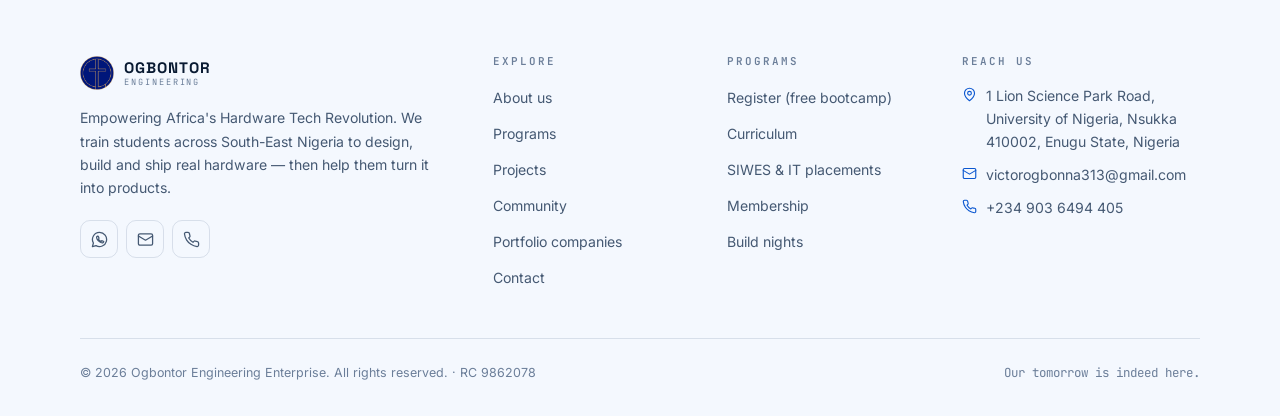
==== commit 9194b431: "Point the home page canonical and og:url at the bare domain They pointed at /index.html, which split" ====
--- a/index.html
+++ b/index.html
@@ -6,12 +6,12 @@
 <title>Ogbontor Engineering Enterprise — South-East Nigeria's Largest Student Hardware Tech Community</title>
 <meta name="description" content="Ogbontor Engineering Enterprise is the largest student hardware tech community in South-East Nigeria — training students in embedded systems, robotics, IoT and blockchain hardware at UNN Nsukka.">
 <meta name="theme-color" content="#0B57D0">
-<link rel="canonical" href="https://ogbontor.com/index.html">
+<link rel="canonical" href="https://ogbontor.com/">
 <meta property="og:type" content="website">
 <meta property="og:site_name" content="Ogbontor Engineering Enterprise">
 <meta property="og:title" content="Ogbontor Engineering Enterprise — South-East Nigeria's Largest Student Hardware Tech Community">
 <meta property="og:description" content="Ogbontor Engineering Enterprise is the largest student hardware tech community in South-East Nigeria — training students in embedded systems, robotics, IoT and blockchain hardware at UNN Nsukka.">
-<meta property="og:url" content="https://ogbontor.com/index.html">
+<meta property="og:url" content="https://ogbontor.com/">
 <meta property="og:image" content="https://ogbontor.com/assets/img/og-image.png">
 <meta property="og:image:secure_url" content="https://ogbontor.com/assets/img/og-image.png">
 <meta property="og:image:type" content="image/png">
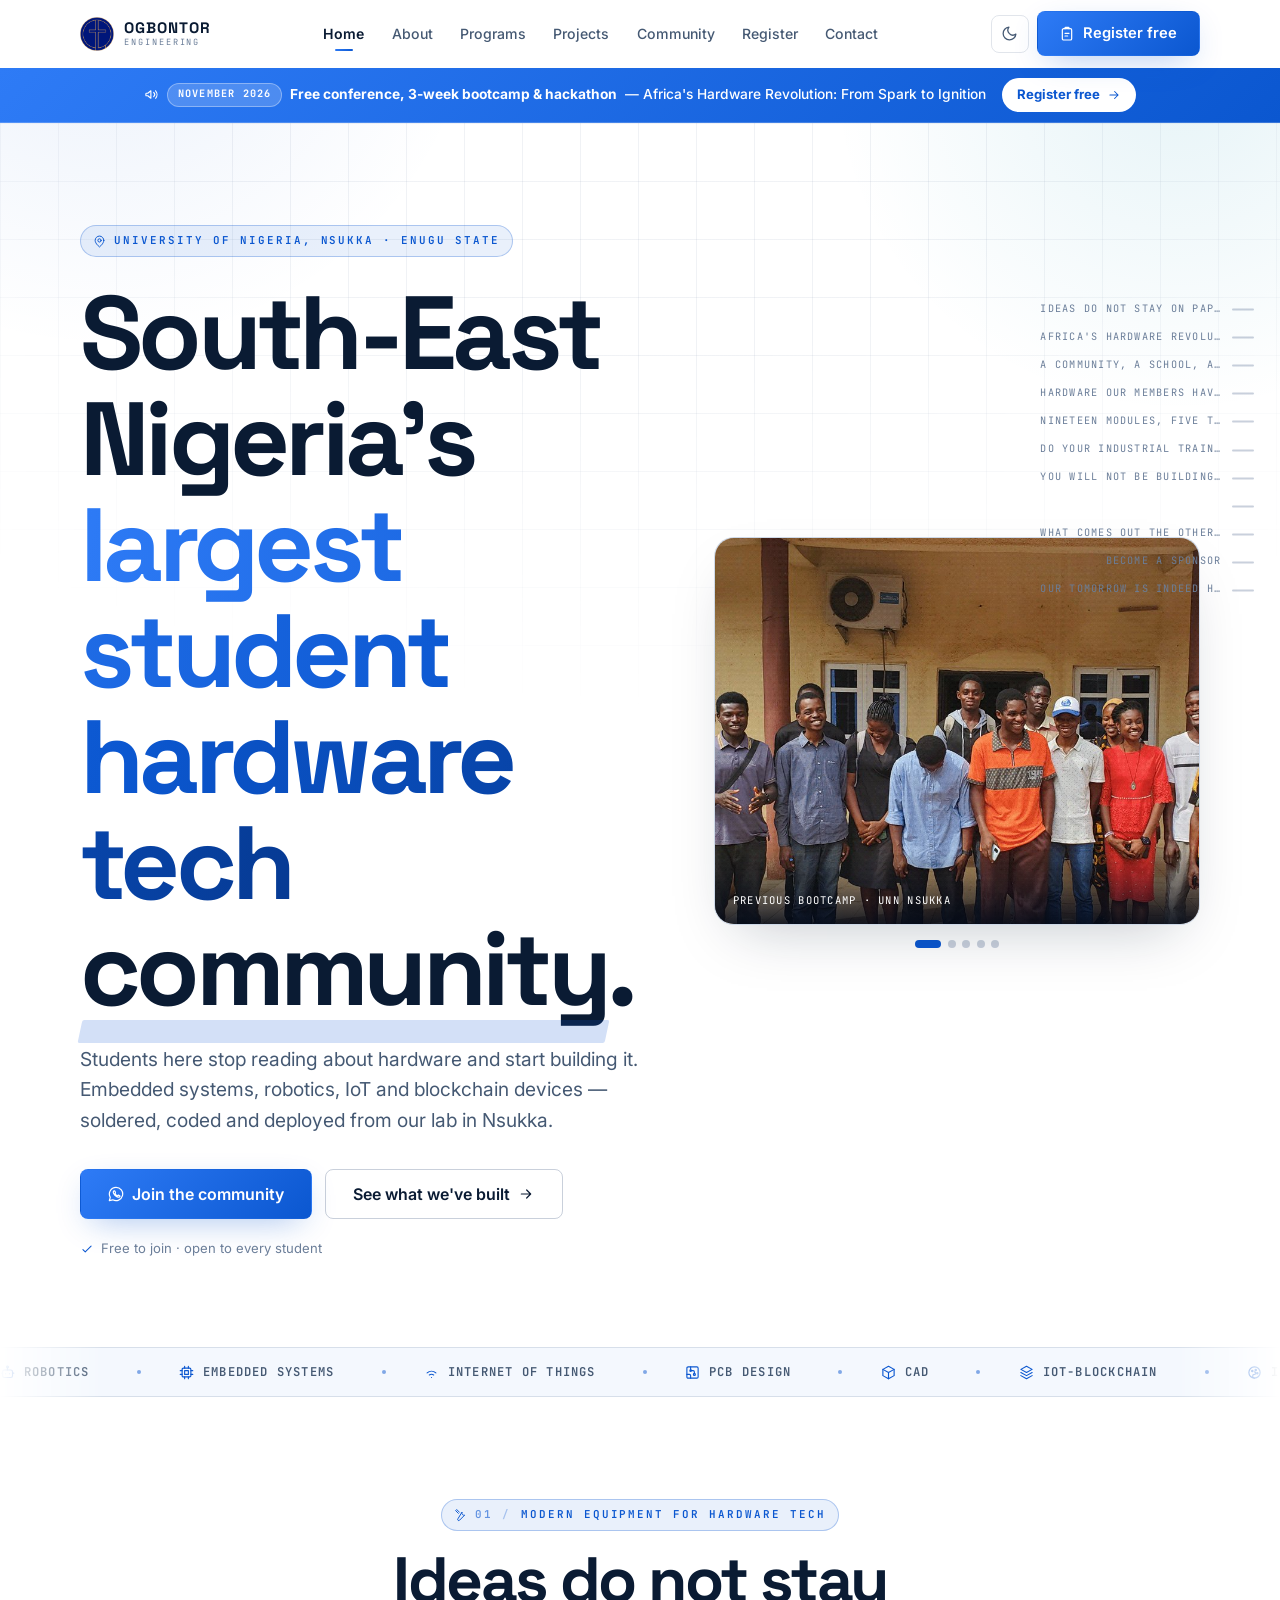
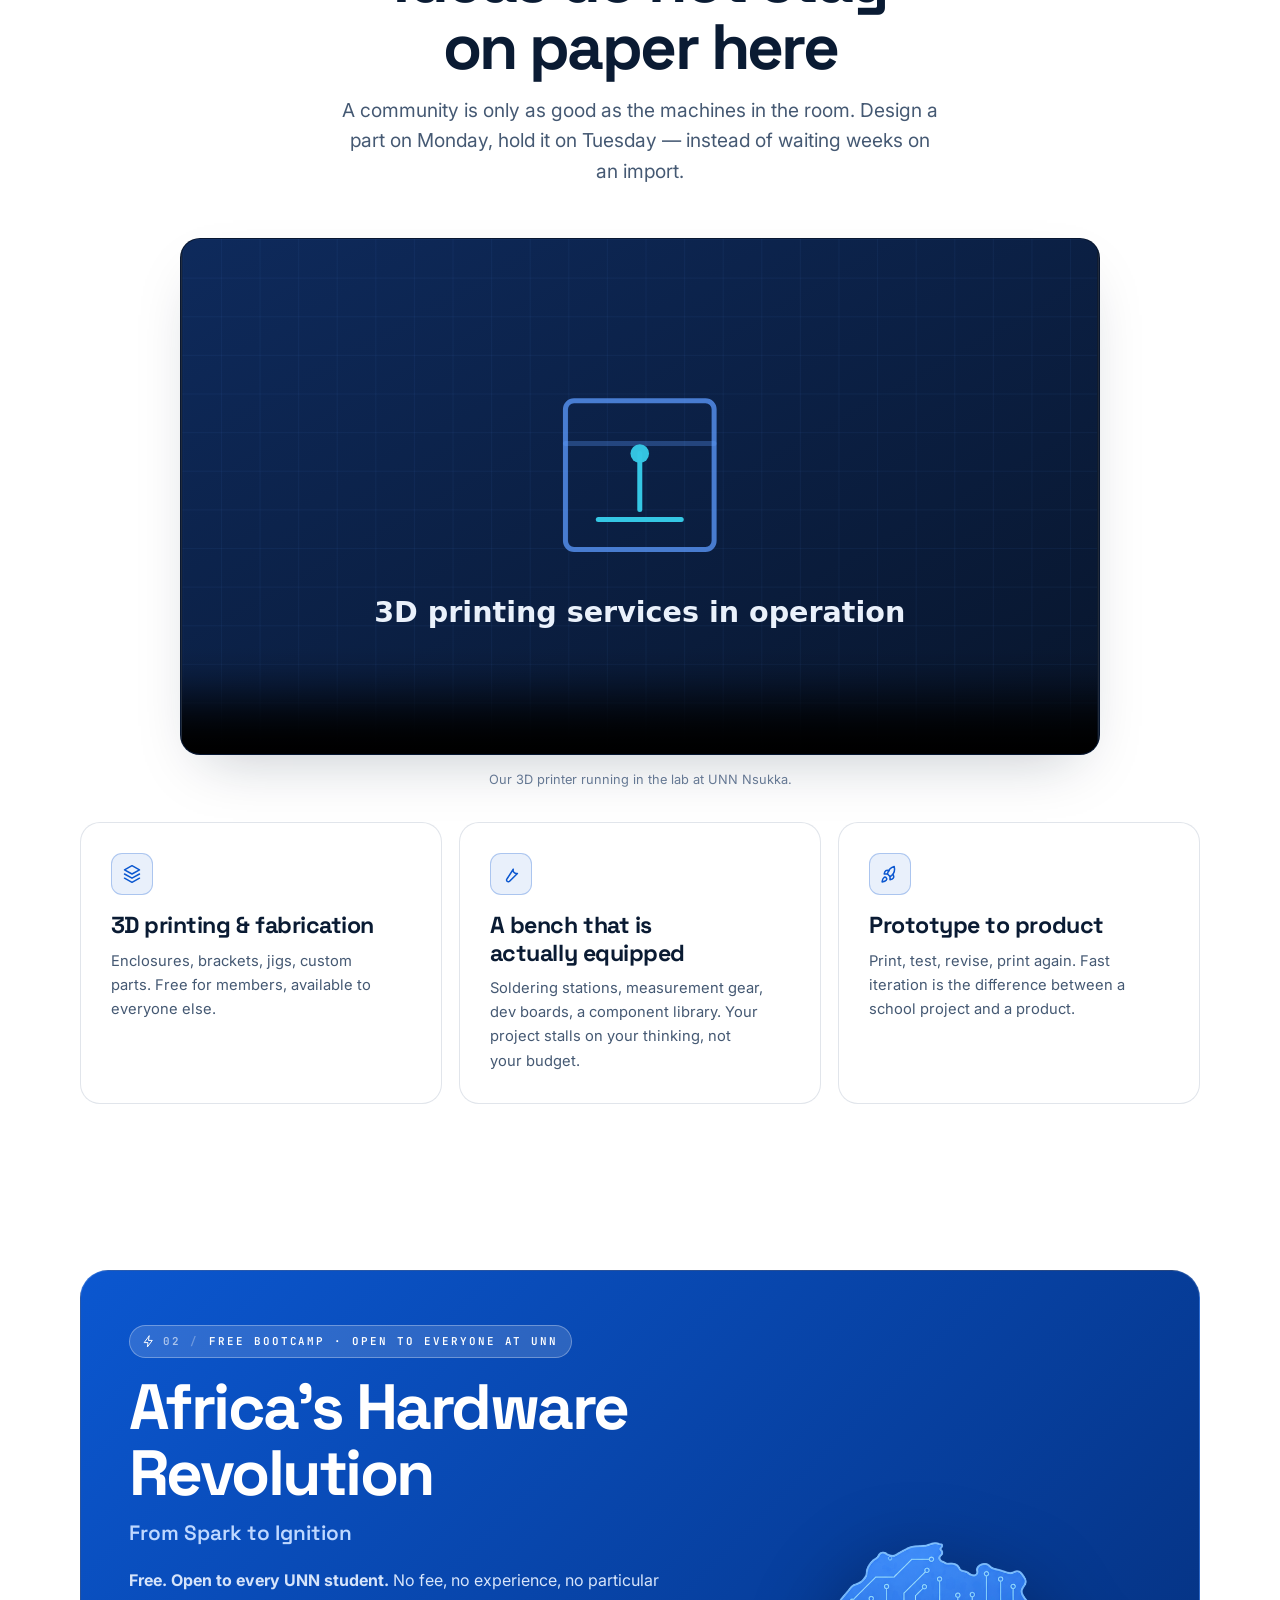
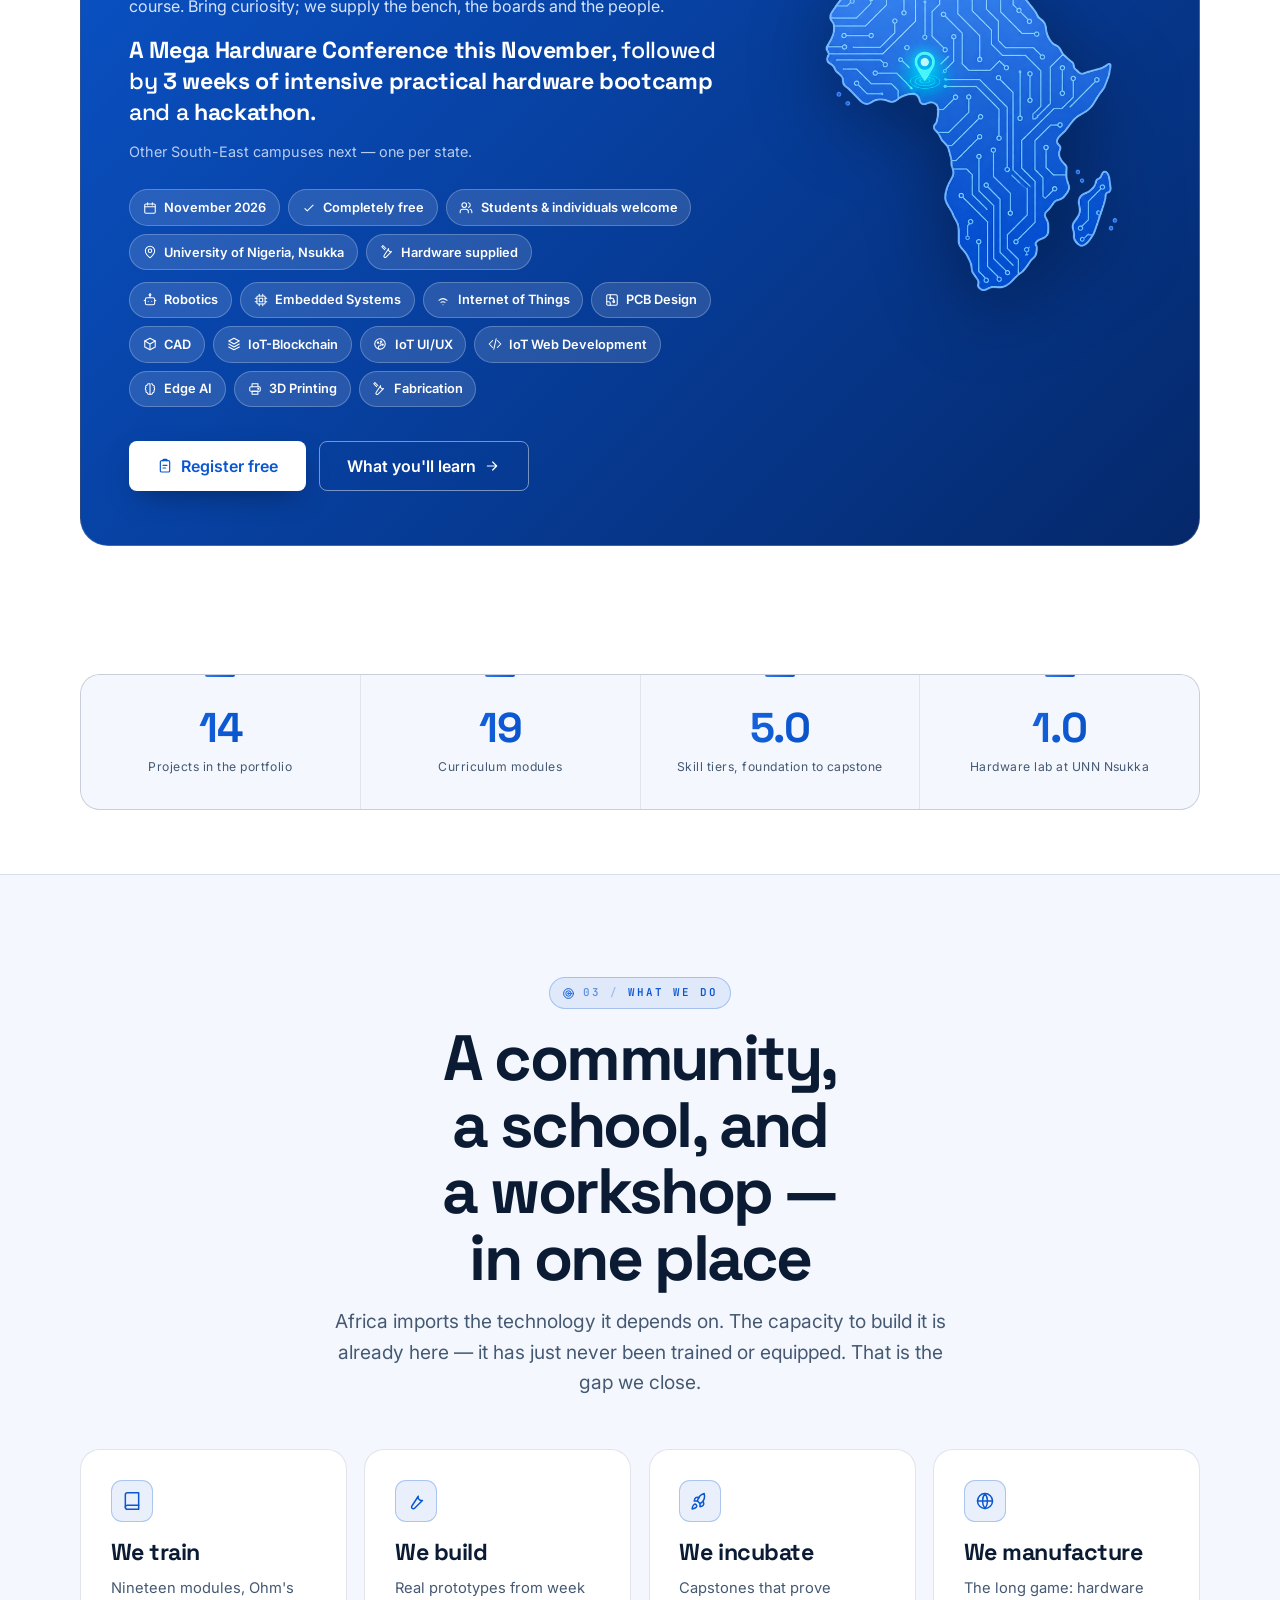
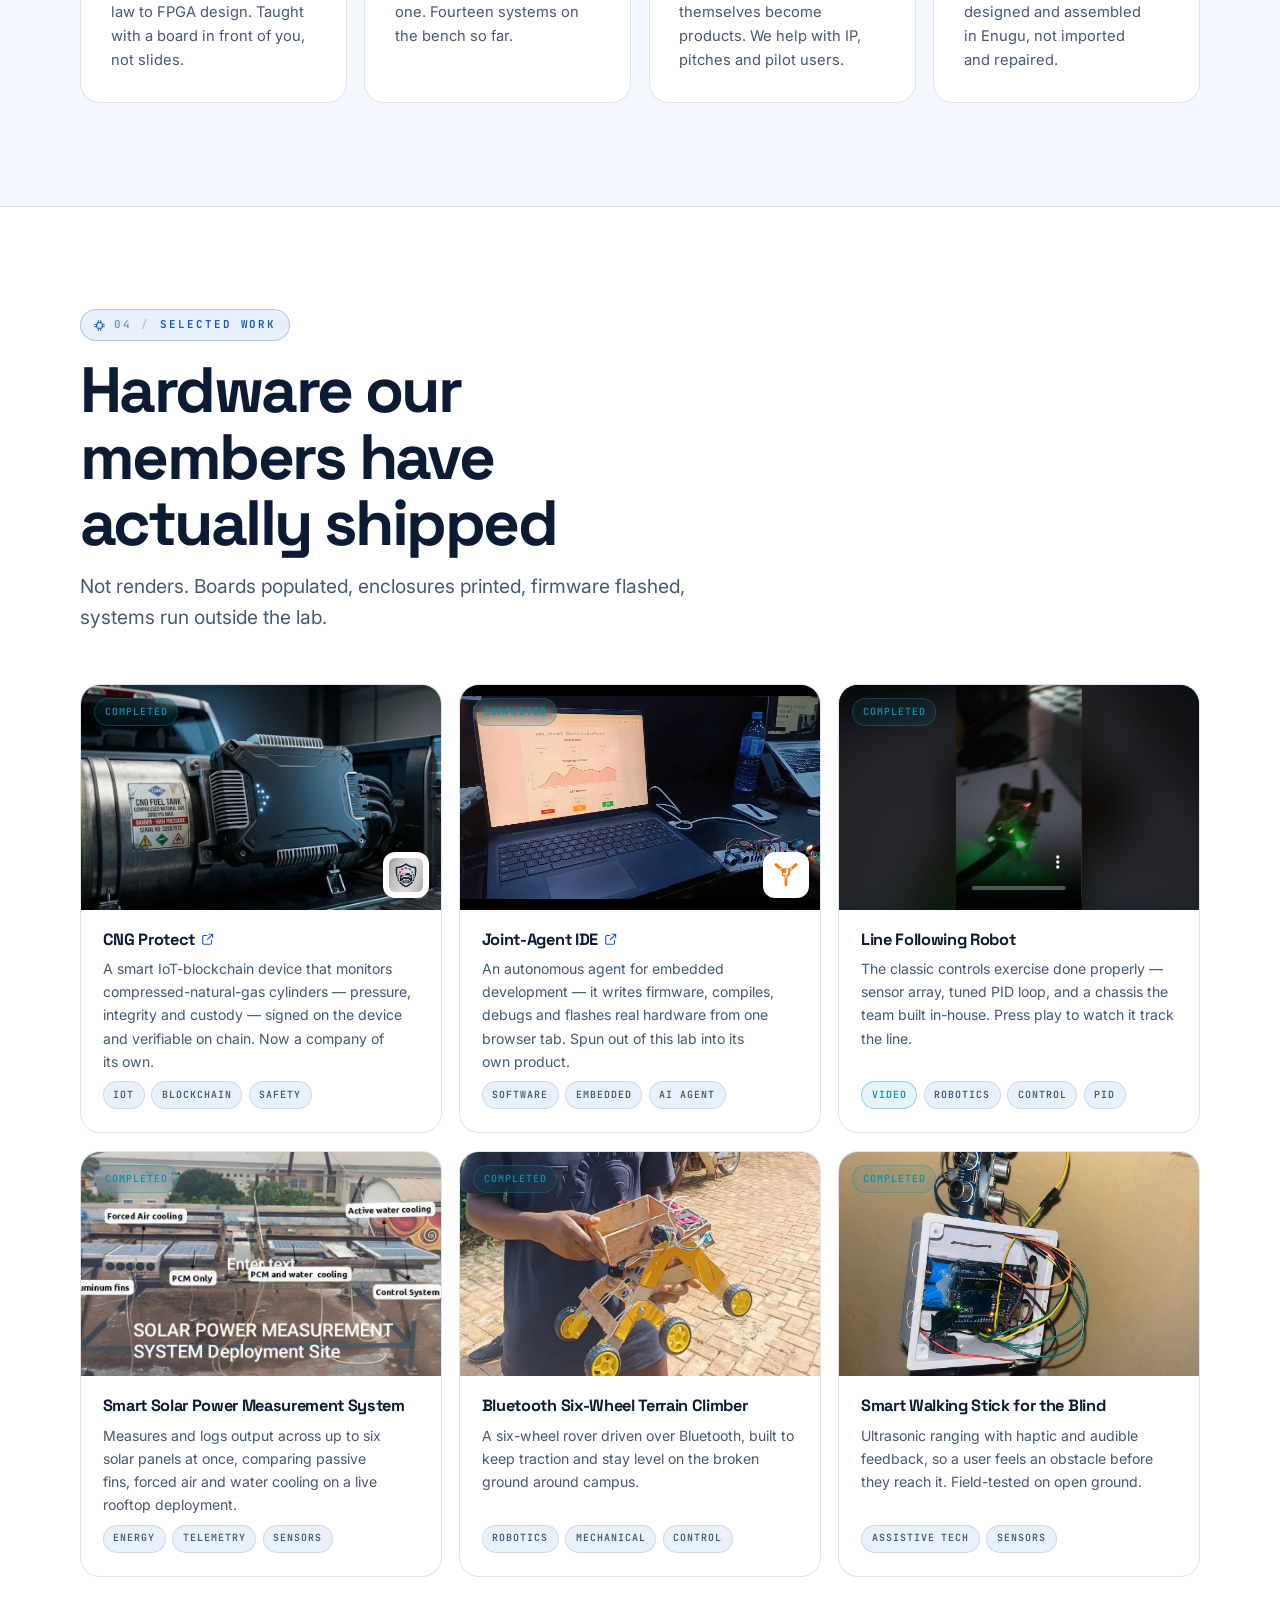
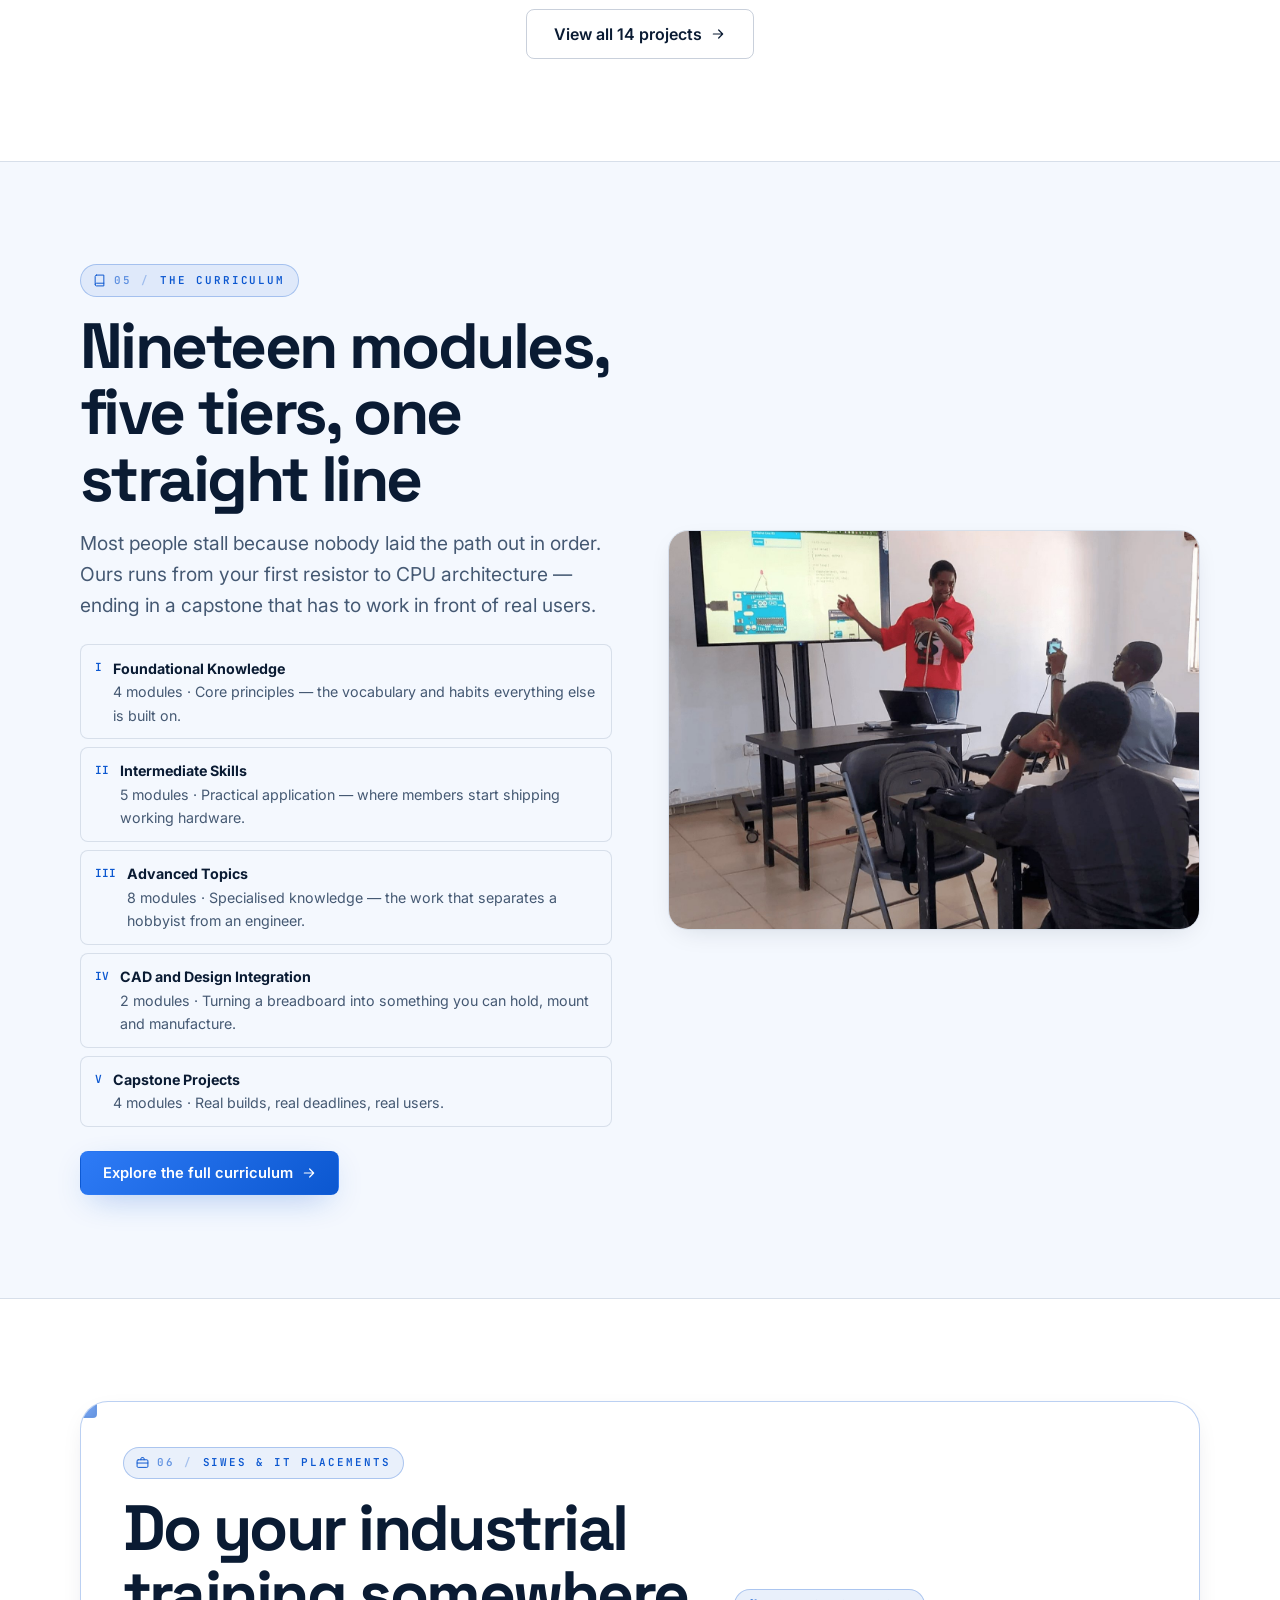
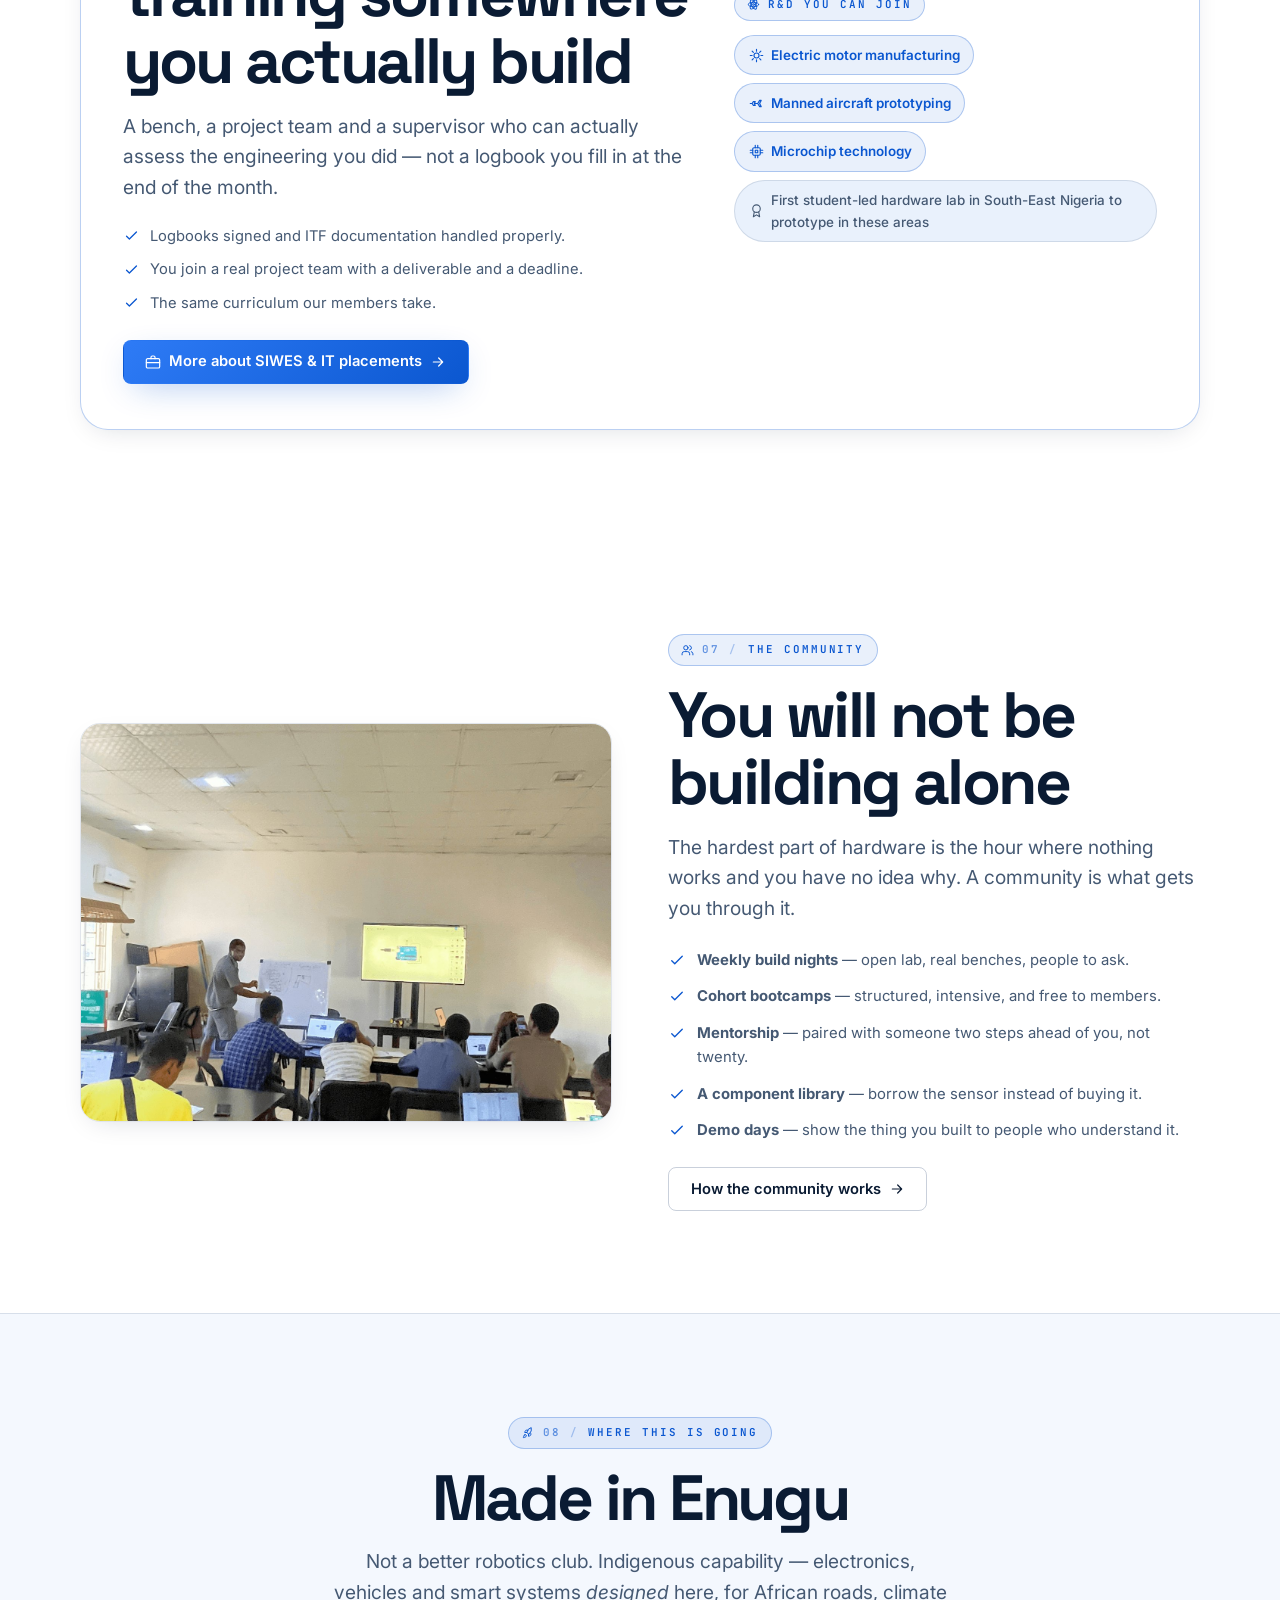
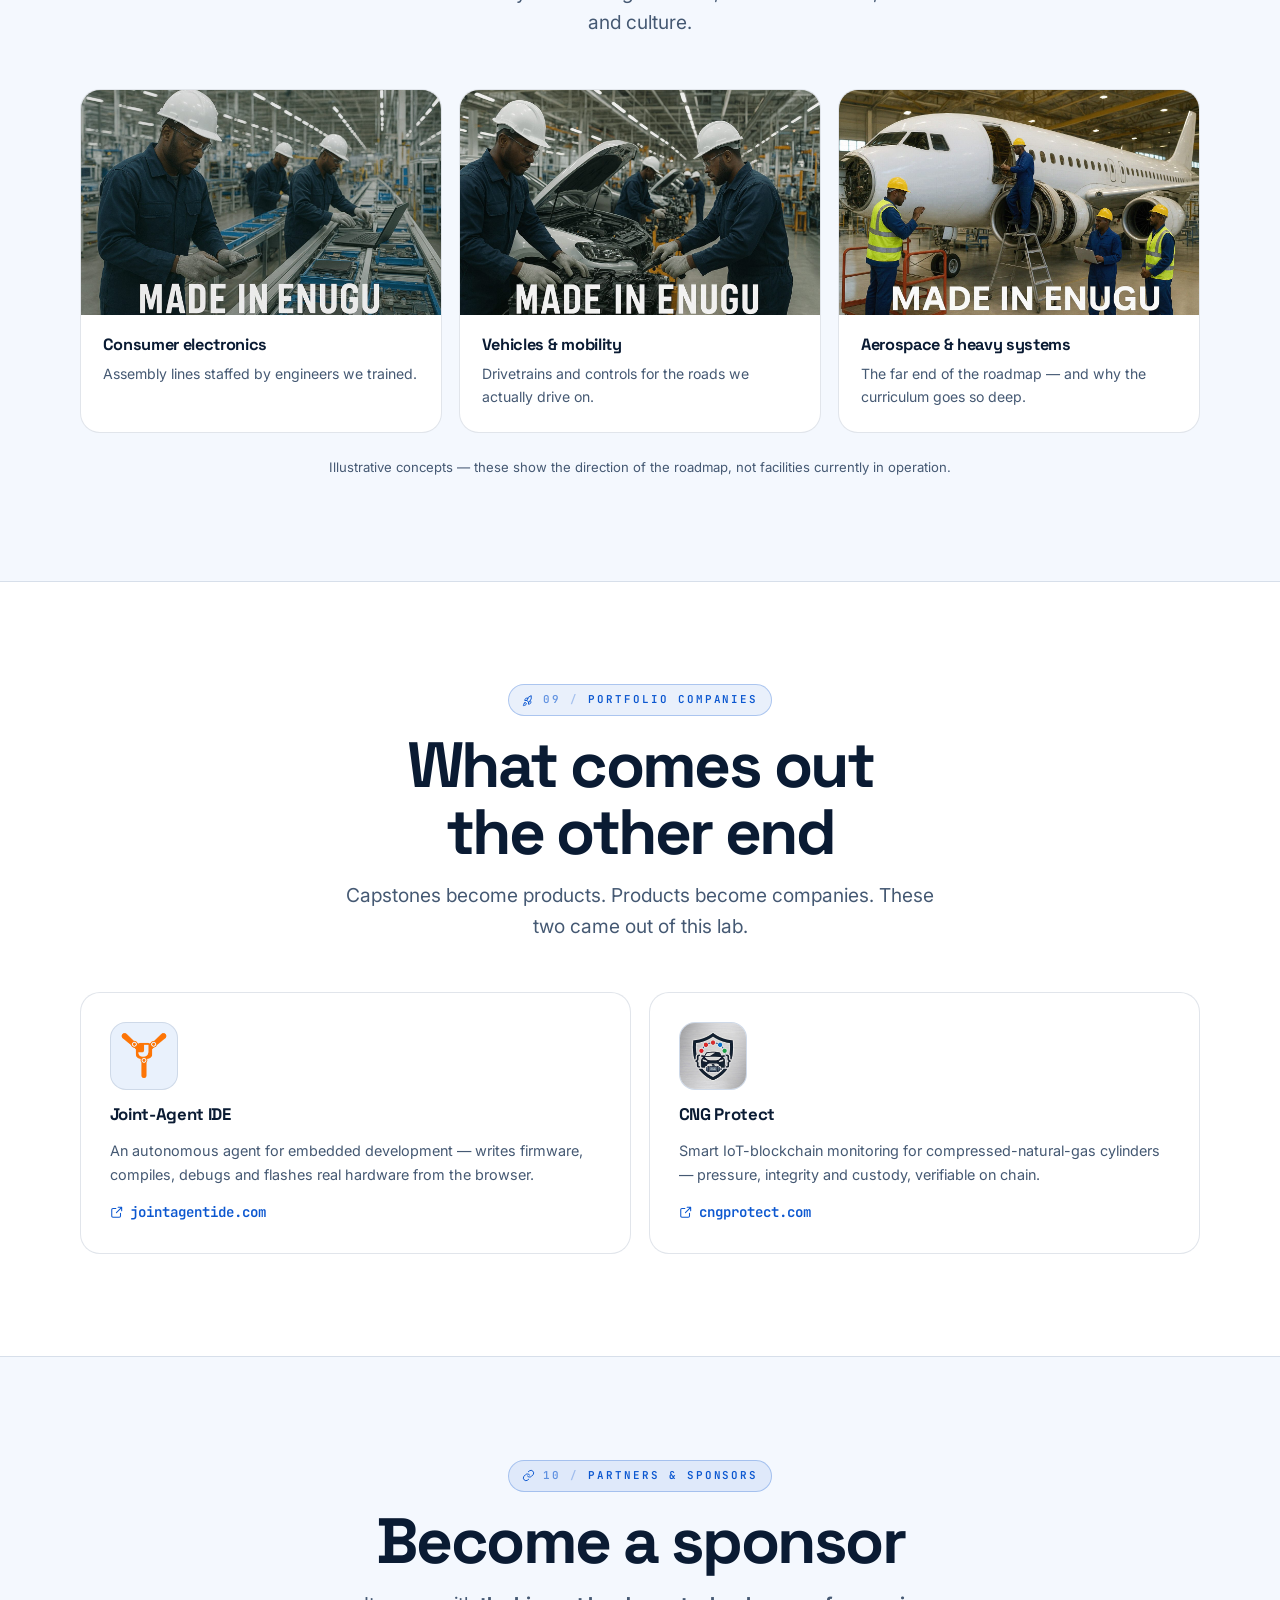
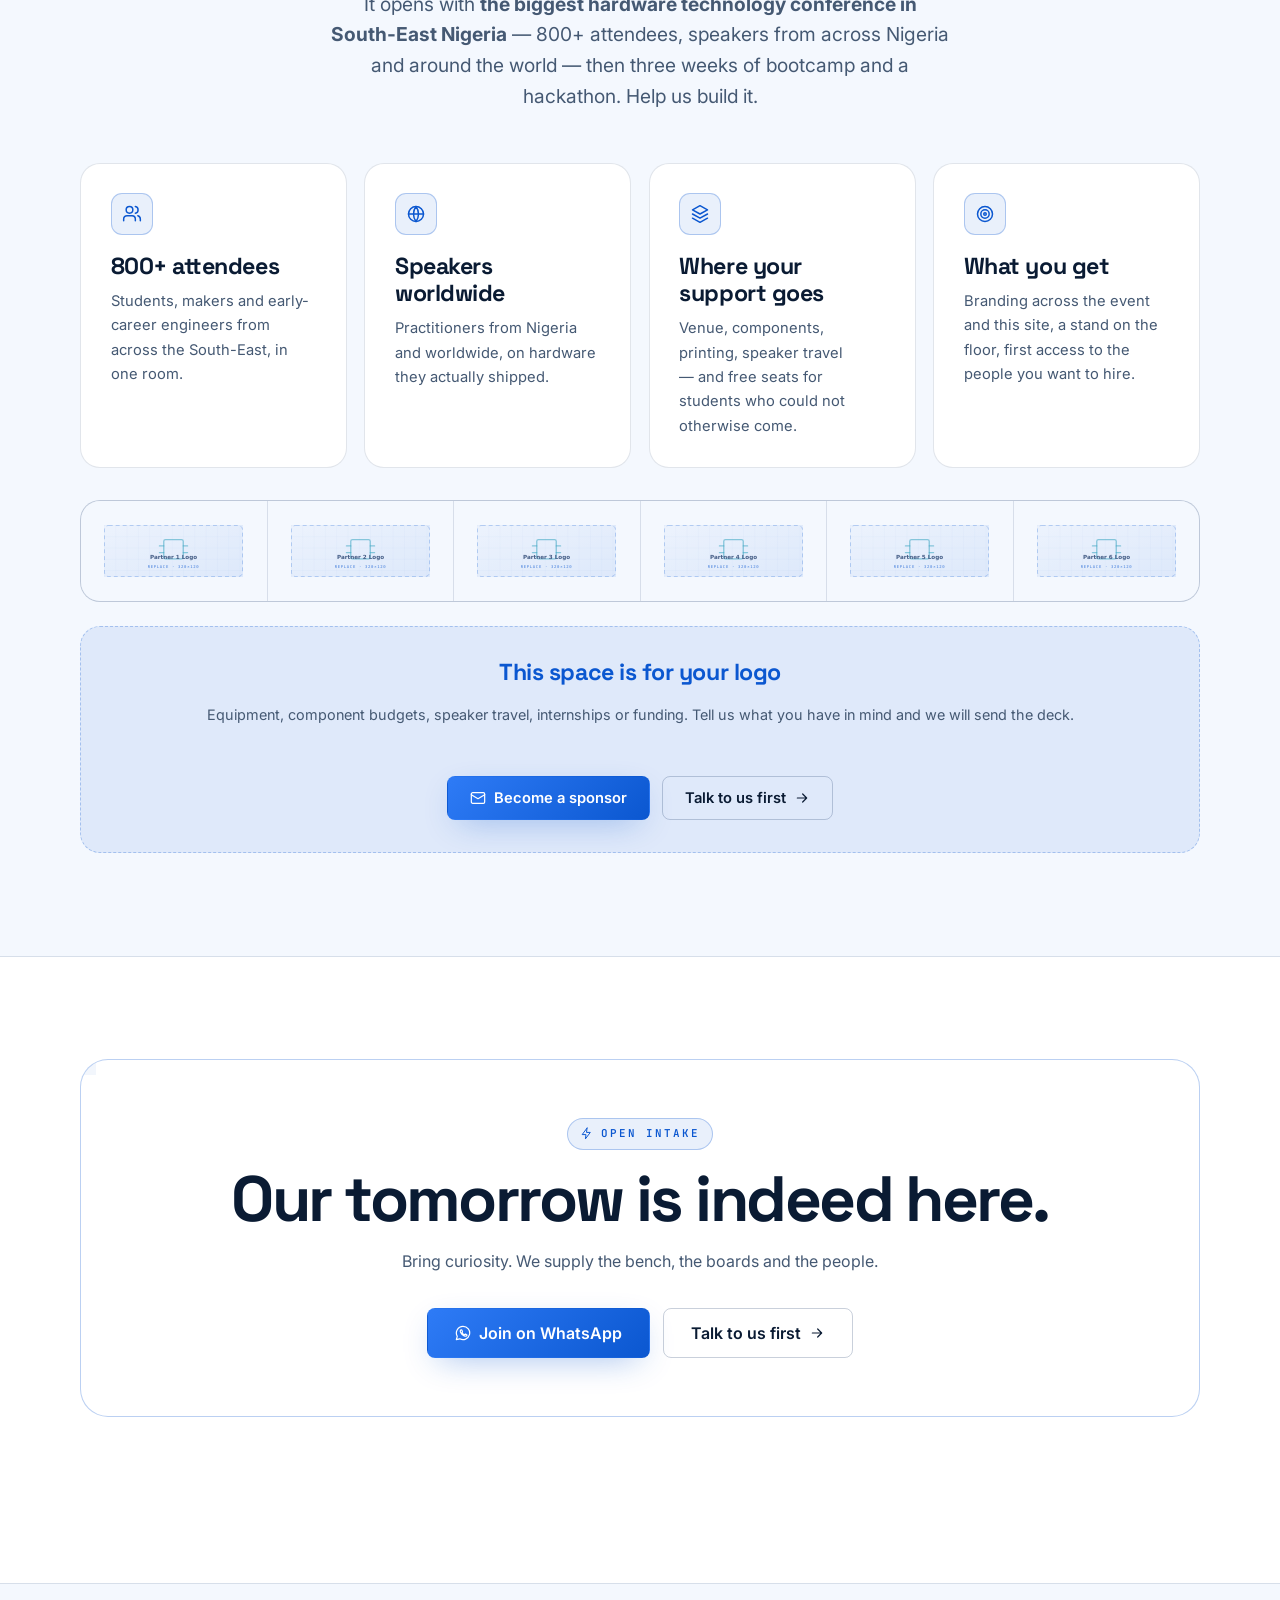
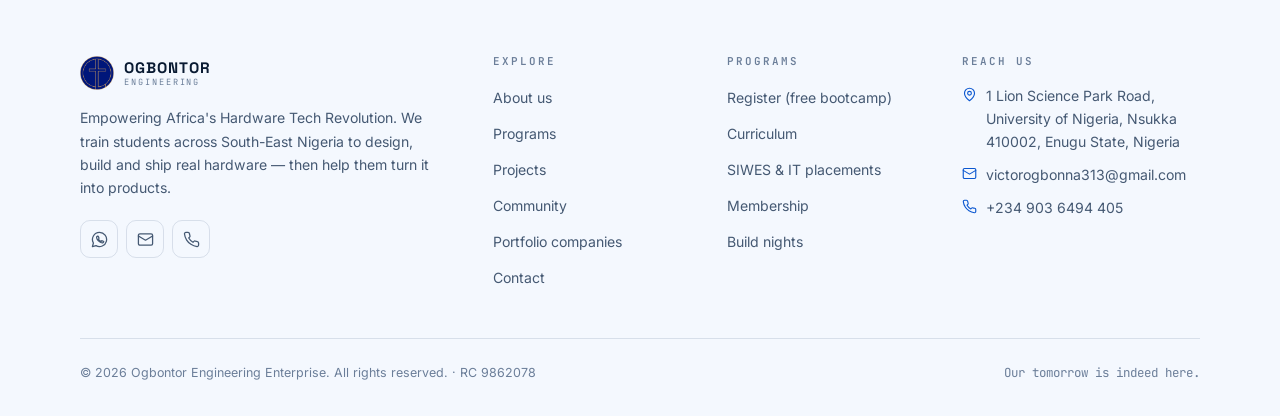
==== commit a0fc05c4: "Serve the link preview as a baseline JPEG at a new URL Server side was already correct: the crawler " ====
--- a/index.html
+++ b/index.html
@@ -12,15 +12,15 @@
 <meta property="og:title" content="Ogbontor Engineering Enterprise — South-East Nigeria's Largest Student Hardware Tech Community">
 <meta property="og:description" content="Ogbontor Engineering Enterprise is the largest student hardware tech community in South-East Nigeria — training students in embedded systems, robotics, IoT and blockchain hardware at UNN Nsukka.">
 <meta property="og:url" content="https://ogbontor.com/">
-<meta property="og:image" content="https://ogbontor.com/assets/img/og-image.png">
-<meta property="og:image:secure_url" content="https://ogbontor.com/assets/img/og-image.png">
-<meta property="og:image:type" content="image/png">
+<meta property="og:image" content="https://ogbontor.com/assets/img/link-preview.jpg">
+<meta property="og:image:secure_url" content="https://ogbontor.com/assets/img/link-preview.jpg">
+<meta property="og:image:type" content="image/jpeg">
 <meta property="og:image:width" content="1200">
 <meta property="og:image:height" content="630">
 <meta property="og:image:alt" content="Ogbontor Engineering Enterprise — South-East Nigeria's largest student hardware tech community">
 <meta property="og:locale" content="en_NG">
 <meta name="twitter:card" content="summary_large_image">
-<meta name="twitter:image" content="https://ogbontor.com/assets/img/og-image.png">
+<meta name="twitter:image" content="https://ogbontor.com/assets/img/link-preview.jpg">
 <meta name="twitter:image:alt" content="Ogbontor Engineering Enterprise">
 <meta name="author" content="Ogbontor Engineering Enterprise">
 <meta name="robots" content="index, follow, max-image-preview:large, max-snippet:-1, max-video-preview:-1">
@@ -44,7 +44,7 @@
   "alternateName": "Ogbontor",
   "url": "https://ogbontor.com/",
   "logo": "https://ogbontor.com/assets/img/logo.png",
-  "image": "https://ogbontor.com/assets/img/og-image.png",
+  "image": "https://ogbontor.com/assets/img/link-preview.jpg",
   "description": "The largest student hardware tech community in South-East Nigeria — training students in embedded systems, robotics, IoT and blockchain hardware.",
   "email": "victorogbonna313@gmail.com",
   "telephone": "+2349036494405",
@@ -87,7 +87,7 @@
   "isAccessibleForFree": true,
   "inLanguage": "en-NG",
   "url": "https://ogbontor.com/register.html",
-  "image": "https://ogbontor.com/assets/img/og-image.png",
+  "image": "https://ogbontor.com/assets/img/link-preview.jpg",
   "location": {
     "@type": "Place",
     "name": "University of Nigeria, Nsukka",
